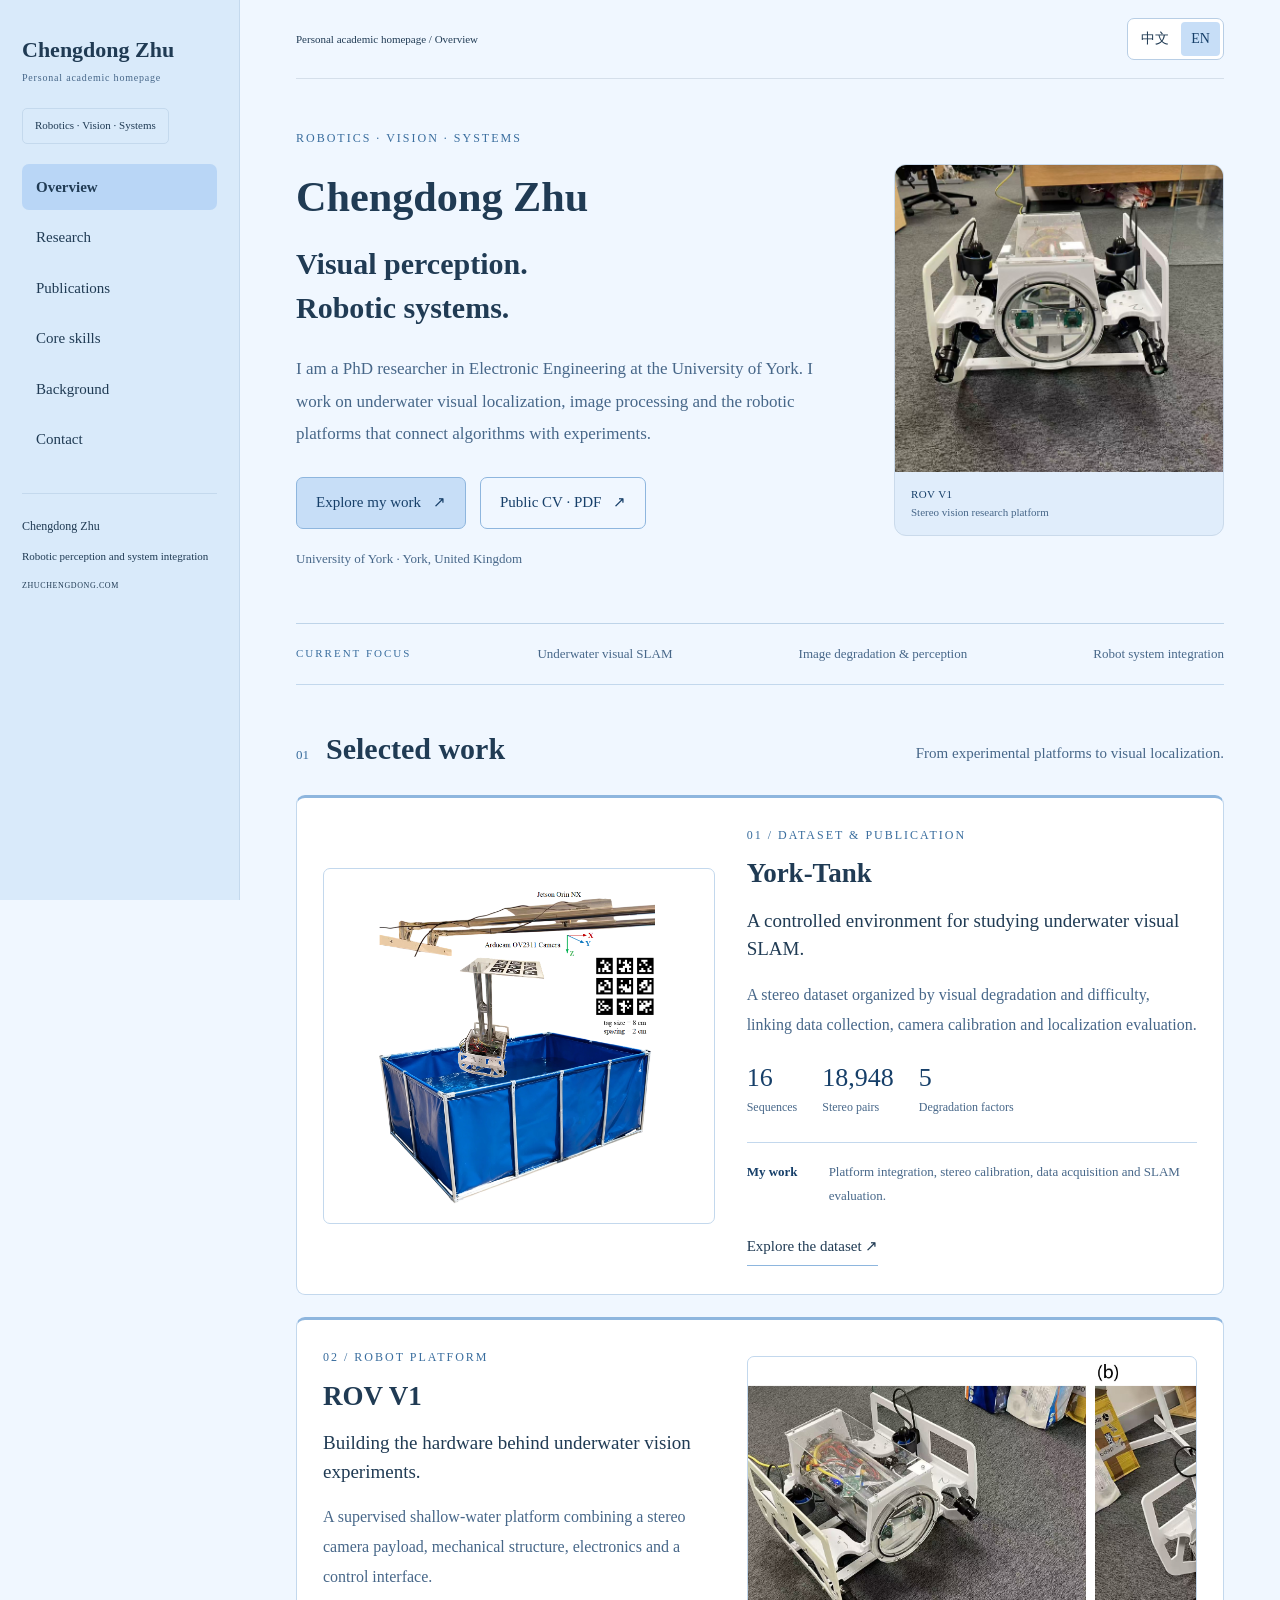
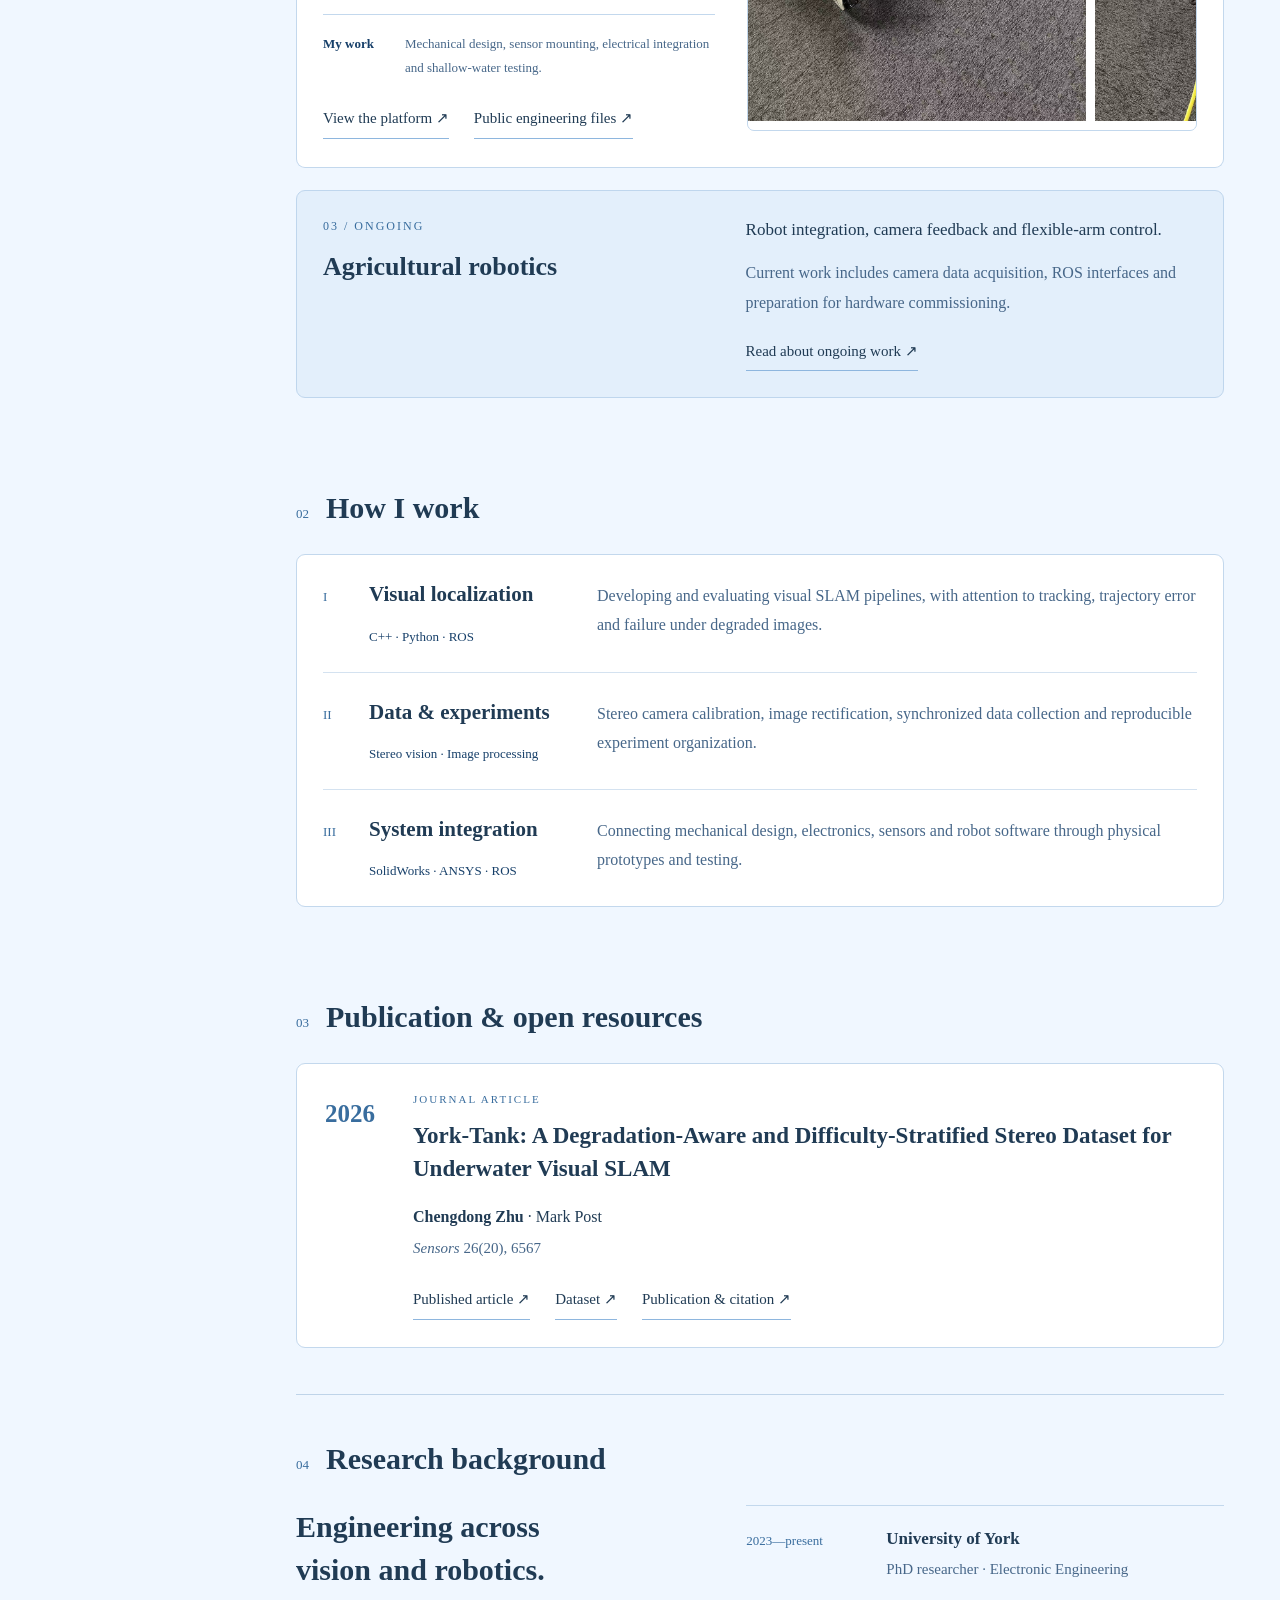
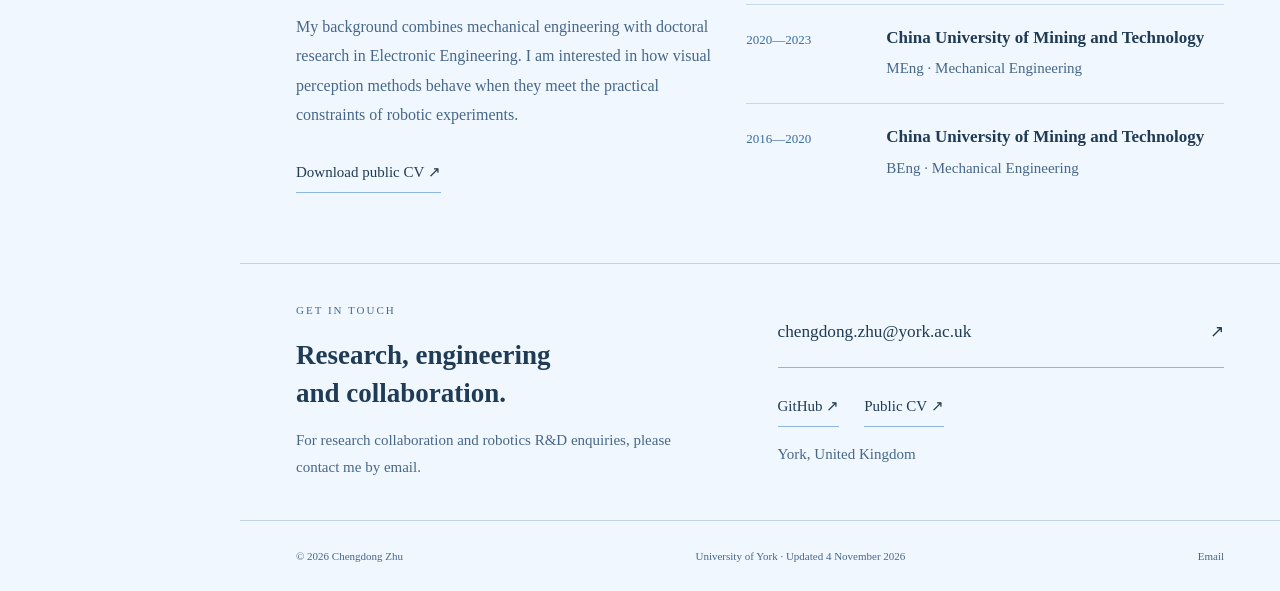
==== index.html @ 3323345b "Match reference palette and serif typography across personal website" ====
<!doctype html>
<html lang="en"><head><meta charset="utf-8"><meta name="viewport" content="width=device-width, initial-scale=1">
<title>Chengdong Zhu | Robotics, Vision &amp; Systems</title><meta name="description" content="Chengdong Zhu, PhD researcher in Electronic Engineering at the University of York. Underwater visual SLAM, image processing and robotic system integration.">
<meta name="theme-color" content="#d9eafa"><meta property="og:type" content="website"><meta property="og:title" content="Chengdong Zhu | Robotics, Vision &amp; Systems"><meta property="og:description" content="Chengdong Zhu, PhD researcher in Electronic Engineering at the University of York. Underwater visual SLAM, image processing and robotic system integration."><meta property="og:image" content="https://zhuchengdong.com/assets/rov-front.jpg"><meta property="og:url" content="https://zhuchengdong.com/">
<link rel="canonical" href="https://zhuchengdong.com/"><link rel="icon" href="assets/favicon.svg?v=20261104-r2" type="image/svg+xml"><link rel="stylesheet" href="assets/style.css?v=20261104-r2">
<script src="assets/site.js" defer></script></head>
<body data-title-en="Chengdong Zhu | Robotics, Vision &amp; Systems" data-title-zh="朱铖栋 | 机器人视觉感知与系统集成" data-desc-en="Chengdong Zhu, PhD researcher in Electronic Engineering at the University of York. Underwater visual SLAM, image processing and robotic system integration." data-desc-zh="朱铖栋，约克大学电子工程博士研究生，从事水下视觉SLAM、图像处理与机器人系统集成。">
<a class="skip" href="#main"><span data-en="Skip to content" data-zh="跳转至正文">Skip to content</span></a>
<header class="masthead"><div class="header-inner"><a class="brand" href="index.html" aria-label="Chengdong Zhu / 朱铖栋"><span data-en="Chengdong Zhu" data-zh="朱铖栋">Chengdong Zhu</span><span class="brand-note"><span data-en="Personal academic homepage" data-zh="个人学术主页">Personal academic homepage</span></span></a><p class="sidebar-tag"><span data-en="Robotics · Vision · Systems" data-zh="机器人视觉与系统集成">Robotics · Vision · Systems</span></p><button class="menu-toggle" type="button" aria-expanded="false" aria-controls="main-nav"><span data-en="Menu" data-zh="导航">Menu</span></button><nav id="main-nav" aria-label="Main navigation"><a href="index.html#main" aria-current="page"><span data-en="Overview" data-zh="个人介绍">Overview</span></a><a href="index.html#research"><span data-en="Research" data-zh="研究项目">Research</span></a><a href="publications.html"><span data-en="Publications" data-zh="论文与资源">Publications</span></a><a href="index.html#expertise"><span data-en="Core skills" data-zh="核心技能">Core skills</span></a><a href="index.html#background"><span data-en="Background" data-zh="研究背景">Background</span></a><a href="index.html#contact"><span data-en="Contact" data-zh="联系">Contact</span></a></nav><div class="sidebar-bottom"><span data-en="Chengdong Zhu" data-zh="朱铖栋">Chengdong Zhu</span><p><span data-en="Robotic perception and system integration" data-zh="机器人视觉感知与系统集成">Robotic perception and system integration</span></p><small>ZHUCHENGDONG.COM</small></div></div></header><div class="wrap topbar"><span><span data-en="Personal academic homepage / Overview" data-zh="个人学术主页 / 概览">Personal academic homepage / Overview</span></span><div class="language-switch" role="group" aria-label="Language / 语言"><button type="button" data-language="zh" aria-pressed="false">中文</button><button type="button" data-language="en" aria-pressed="true">EN</button></div></div>
<main id="main"><section class="wrap hero" aria-labelledby="hero-name"><div class="hero-copy"><p class="eyebrow"><span data-en="ROBOTICS · VISION · SYSTEMS" data-zh="机器人 · 视觉 · 系统">ROBOTICS · VISION · SYSTEMS</span></p><h1 id="hero-name"><span data-en="Chengdong Zhu" data-zh="朱铖栋">Chengdong Zhu</span></h1><h2 class="hero-statement" data-en="Visual perception.
Robotic systems." data-zh="机器人视觉感知
与系统集成">Visual perception.
Robotic systems.</h2><p class="hero-intro" data-en="I am a PhD researcher in Electronic Engineering at the University of York. I work on underwater visual localization, image processing and the robotic platforms that connect algorithms with experiments." data-zh="我是约克大学电子工程专业博士研究生，研究水下视觉定位与图像处理，并开展机器人平台搭建、系统集成和实验验证。">I am a PhD researcher in Electronic Engineering at the University of York. I work on underwater visual localization, image processing and the robotic platforms that connect algorithms with experiments.</p>
<div class="actions"><a class="button primary" href="#research" ><span data-en="Explore my work" data-zh="查看研究项目">Explore my work</span><span aria-hidden="true"> ↗</span></a><a class="button secondary" href="assets/Chengdong_Zhu_Public_CV.pdf" download><span data-en="Public CV · PDF" data-zh="公开简历 · 英文 PDF">Public CV · PDF</span><span aria-hidden="true"> ↗</span></a></div><p class="hero-location"><span data-en="University of York · York, United Kingdom" data-zh="英国约克大学 · 电子工程">University of York · York, United Kingdom</span></p></div>
<figure class="hero-figure"><img src="assets/rov-front.jpg" alt="Front view of the V1 underwater research robot and its stereo cameras" width="1707" height="1280" fetchpriority="high"><figcaption><span>ROV V1</span><span data-en="Stereo vision research platform" data-zh="双目视觉研究平台">Stereo vision research platform</span></figcaption></figure></section>
<div class="wrap focus-strip"><span class="eyebrow" data-en="Current focus" data-zh="研究重点">Current focus</span><span><span data-en="Underwater visual SLAM" data-zh="水下视觉 SLAM">Underwater visual SLAM</span></span><span><span data-en="Image degradation &amp; perception" data-zh="图像退化与视觉感知">Image degradation &amp; perception</span></span><span><span data-en="Robot system integration" data-zh="机器人系统集成">Robot system integration</span></span></div><section class="wrap section" id="research"><div class="section-heading"><div><span class="section-number">01</span><h2 data-en="Selected work" data-zh="研究与工程项目">Selected work</h2></div><p data-en="From experimental platforms to visual localization." data-zh="从实验平台搭建，到视觉定位与评价。">From experimental platforms to visual localization.</p></div>
<article class="featured-project" id="york-tank"><a class="project-visual tank-visual" href="york-tank.html" aria-label="York-Tank project"><img src="assets/tank-setup.png" alt="York-Tank controlled tank experiment with an overhead camera and AprilTag array" width="1127" height="1263" loading="lazy"></a><div class="project-copy"><p class="eyebrow"><span data-en="01 / DATASET &amp; PUBLICATION" data-zh="01 / 数据集与论文">01 / DATASET &amp; PUBLICATION</span></p><h3><a href="york-tank.html">York-Tank</a></h3><p class="project-deck" data-en="A controlled environment for studying underwater visual SLAM." data-zh="面向水下视觉 SLAM 的受控实验数据集。">A controlled environment for studying underwater visual SLAM.</p><p data-en="A stereo dataset organized by visual degradation and difficulty, linking data collection, camera calibration and localization evaluation." data-zh="按视觉退化类型与难度组织双目序列，将数据采集、相机标定和定位评价联系起来。">A stereo dataset organized by visual degradation and difficulty, linking data collection, camera calibration and localization evaluation.</p><dl class="project-stats"><div><dt><span data-en="Sequences" data-zh="序列">Sequences</span></dt><dd>16</dd></div><div><dt><span data-en="Stereo pairs" data-zh="双目图像对">Stereo pairs</span></dt><dd>18,948</dd></div><div><dt><span data-en="Degradation factors" data-zh="退化因素">Degradation factors</span></dt><dd>5</dd></div></dl><p class="role-line"><strong data-en="My work" data-zh="我的工作">My work</strong><span><span data-en="Platform integration, stereo calibration, data acquisition and SLAM evaluation." data-zh="平台集成、双目标定、数据采集与 SLAM 评价。">Platform integration, stereo calibration, data acquisition and SLAM evaluation.</span></span></p><a class="text-link" href="york-tank.html" ><span data-en="Explore the dataset" data-zh="查看数据集项目">Explore the dataset</span><span aria-hidden="true"> ↗</span></a></div></article>
<article class="project-row"><div class="project-copy"><p class="eyebrow"><span data-en="02 / ROBOT PLATFORM" data-zh="02 / 机器人平台">02 / ROBOT PLATFORM</span></p><h3><a href="rov-v1.html">ROV V1</a></h3><p class="project-deck" data-en="Building the hardware behind underwater vision experiments." data-zh="支撑水下视觉实验的机器人硬件平台。">Building the hardware behind underwater vision experiments.</p><p data-en="A supervised shallow-water platform combining a stereo camera payload, mechanical structure, electronics and a control interface." data-zh="集成双目相机载荷、机械结构、电子系统与控制接口，用于人工监督的浅水研究。">A supervised shallow-water platform combining a stereo camera payload, mechanical structure, electronics and a control interface.</p><p class="role-line"><strong data-en="My work" data-zh="我的工作">My work</strong><span><span data-en="Mechanical design, sensor mounting, electrical integration and shallow-water testing." data-zh="机械设计、传感器安装、电气集成与浅水测试。">Mechanical design, sensor mounting, electrical integration and shallow-water testing.</span></span></p><div class="inline-links"><a class="text-link" href="rov-v1.html" ><span data-en="View the platform" data-zh="查看平台">View the platform</span><span aria-hidden="true"> ↗</span></a><a class="text-link" href="https://github.com/zhu-chengdong/rov-v1-hardwarex" ><span data-en="Public engineering files" data-zh="公开工程资料">Public engineering files</span><span aria-hidden="true"> ↗</span></a></div></div><a class="project-visual rov-visual" href="rov-v1.html" aria-label="ROV V1 platform"><img src="assets/rov-assembly.jpg" alt="Two views of the assembled V1 underwater robot" width="2884" height="1168" loading="lazy"></a></article>
<article class="ongoing-project"><div><p class="eyebrow"><span data-en="03 / ONGOING" data-zh="03 / 进行中">03 / ONGOING</span></p><h3><span data-en="Agricultural robotics" data-zh="农业机器人">Agricultural robotics</span></h3></div><div><p class="project-deck" data-en="Robot integration, camera feedback and flexible-arm control." data-zh="机器人系统集成、相机反馈与柔性机械臂控制。">Robot integration, camera feedback and flexible-arm control.</p><p data-en="Current work includes camera data acquisition, ROS interfaces and preparation for hardware commissioning." data-zh="当前工作涉及相机数据采集、ROS 接口及实机联调准备。">Current work includes camera data acquisition, ROS interfaces and preparation for hardware commissioning.</p><a class="text-link" href="agricultural-robotics.html" ><span data-en="Read about ongoing work" data-zh="了解进行中的工作">Read about ongoing work</span><span aria-hidden="true"> ↗</span></a></div></article></section><section class="expertise-band" id="expertise"><div class="wrap section"><div class="section-heading"><div><span class="section-number">02</span><h2 data-en="How I work" data-zh="研究与技术能力">How I work</h2></div></div>
<div class="expertise-grid"><article><span class="expertise-index">I</span><h3 data-en="Visual localization" data-zh="视觉定位">Visual localization</h3><p data-en="Developing and evaluating visual SLAM pipelines, with attention to tracking, trajectory error and failure under degraded images." data-zh="开发与评价视觉 SLAM 流程，关注退化图像条件下的跟踪、轨迹误差与失效情况。">Developing and evaluating visual SLAM pipelines, with attention to tracking, trajectory error and failure under degraded images.</p><p class="tool-line">C++ · Python · ROS</p></article><article><span class="expertise-index">II</span><h3 data-en="Data &amp; experiments" data-zh="数据与实验">Data &amp; experiments</h3><p data-en="Stereo camera calibration, image rectification, synchronized data collection and reproducible experiment organization." data-zh="双目相机标定、图像矫正、同步数据采集，以及可追溯的实验组织。">Stereo camera calibration, image rectification, synchronized data collection and reproducible experiment organization.</p><p class="tool-line"><span data-en="Stereo vision · Image processing" data-zh="双目视觉 · 图像处理">Stereo vision · Image processing</span></p></article><article><span class="expertise-index">III</span><h3 data-en="System integration" data-zh="系统集成">System integration</h3><p data-en="Connecting mechanical design, electronics, sensors and robot software through physical prototypes and testing." data-zh="通过实物平台与测试，将机械设计、电子系统、传感器和机器人软件连接起来。">Connecting mechanical design, electronics, sensors and robot software through physical prototypes and testing.</p><p class="tool-line">SolidWorks · ANSYS · ROS</p></article></div></div></section><section class="wrap section" id="resources"><div class="section-heading"><div><span class="section-number">03</span><h2 data-en="Publication &amp; open resources" data-zh="论文与开放资源">Publication &amp; open resources</h2></div></div>
<article class="publication-preview"><span class="pub-year">2026</span><div><p class="eyebrow"><span data-en="JOURNAL ARTICLE" data-zh="期刊论文">JOURNAL ARTICLE</span></p><h3><a href="https://doi.org/10.3390/s26206567">York-Tank: A Degradation-Aware and Difficulty-Stratified Stereo Dataset for Underwater Visual SLAM</a></h3><p class="pub-authors"><strong>Chengdong Zhu</strong> · Mark Post</p><p class="muted"><em>Sensors</em> 26(20), 6567</p><div class="inline-links"><a class="text-link" href="https://doi.org/10.3390/s26206567" ><span data-en="Published article" data-zh="已发表论文">Published article</span><span aria-hidden="true"> ↗</span></a><a class="text-link" href="https://doi.org/10.5281/zenodo.23347574" ><span data-en="Dataset" data-zh="数据集">Dataset</span><span aria-hidden="true"> ↗</span></a><a class="text-link" href="publications.html" ><span data-en="Publication &amp; citation" data-zh="论文与引用">Publication &amp; citation</span><span aria-hidden="true"> ↗</span></a></div></div></article></section><section class="wrap section background-section" id="background"><div class="section-heading"><div><span class="section-number">04</span><h2 data-en="Research background" data-zh="研究背景">Research background</h2></div></div>
<div class="background-grid"><div><h3 class="background-title" data-en="Engineering across
vision and robotics." data-zh="连接视觉算法
与机器人工程。">Engineering across
vision and robotics.</h3><p data-en="My background combines mechanical engineering with doctoral research in Electronic Engineering. I am interested in how visual perception methods behave when they meet the practical constraints of robotic experiments." data-zh="我的学习与研究经历涵盖机械工程和电子工程，关注视觉感知方法在机器人实际实验条件下的表现。">My background combines mechanical engineering with doctoral research in Electronic Engineering. I am interested in how visual perception methods behave when they meet the practical constraints of robotic experiments.</p><a class="text-link" href="assets/Chengdong_Zhu_Public_CV.pdf" download><span data-en="Download public CV" data-zh="下载英文公开简历">Download public CV</span><span aria-hidden="true"> ↗</span></a></div><ol class="education"><li><time>2023—<span data-en="present" data-zh="至今">present</span></time><div><h4><span data-en="University of York" data-zh="约克大学">University of York</span></h4><p><span data-en="PhD researcher · Electronic Engineering" data-zh="博士在读 · 电子工程">PhD researcher · Electronic Engineering</span></p></div></li><li><time>2020—2023</time><div><h4><span data-en="China University of Mining and Technology" data-zh="中国矿业大学">China University of Mining and Technology</span></h4><p><span data-en="MEng · Mechanical Engineering" data-zh="工学硕士 · 机械工程">MEng · Mechanical Engineering</span></p></div></li><li><time>2016—2020</time><div><h4><span data-en="China University of Mining and Technology" data-zh="中国矿业大学">China University of Mining and Technology</span></h4><p><span data-en="BEng · Mechanical Engineering" data-zh="工学学士 · 机械工程">BEng · Mechanical Engineering</span></p></div></li></ol></div></section><section class="contact-section" id="contact"><div class="wrap contact-inner"><div><p class="eyebrow"><span data-en="GET IN TOUCH" data-zh="联系">GET IN TOUCH</span></p><h2 data-en="Research, engineering
and collaboration." data-zh="研究、工程
与合作交流。">Research, engineering
and collaboration.</h2><p data-en="For research collaboration and robotics R&amp;D enquiries, please contact me by email." data-zh="欢迎就研究合作与机器人研发工作通过邮件联系。">For research collaboration and robotics R&amp;D enquiries, please contact me by email.</p></div><div class="contact-links"><a class="contact-email" href="mailto:chengdong.zhu@york.ac.uk">chengdong.zhu@york.ac.uk <span aria-hidden="true">↗</span></a><div class="inline-links"><a class="text-link" href="https://github.com/zhu-chengdong" ><span data-en="GitHub" data-zh="GitHub">GitHub</span><span aria-hidden="true"> ↗</span></a><a class="text-link" href="assets/Chengdong_Zhu_Public_CV.pdf" download><span data-en="Public CV" data-zh="公开简历">Public CV</span><span aria-hidden="true"> ↗</span></a></div><p><span data-en="York, United Kingdom" data-zh="英国约克">York, United Kingdom</span></p></div></div></section></main>
<footer class="wrap footer"><span>© 2026 <span data-en="Chengdong Zhu" data-zh="朱铖栋">Chengdong Zhu</span></span><span><span data-en="University of York · Updated 4 November 2026" data-zh="约克大学 · 更新于2026年11月4日">University of York · Updated 4 November 2026</span></span><a href="mailto:chengdong.zhu@york.ac.uk"><span data-en="Email" data-zh="邮件联系">Email</span></a></footer>
</body></html>
---- assets/style.css ----
:root{color-scheme:light;--paper:#f0f7ff;--ink:#203b54;--muted:#476789;--accent:#396d9e;--deep:#163f69;--line:#c3d8ed;--wash:#e3effb;--serif:'Times New Roman',SimSun,'Songti SC','Noto Serif CJK SC',serif;--sans:var(--serif);font-family:var(--sans);color:var(--ink);background:var(--paper);font-synthesis:none;scroll-behavior:smooth;scroll-padding-top:110px}
*{box-sizing:border-box}body{margin:0;font-size:16px;line-height:1.7}a{color:var(--accent);text-underline-offset:5px}a:hover{color:var(--deep)}a:focus-visible,button:focus-visible{outline:3px solid var(--accent);outline-offset:5px}button{font:inherit;cursor:pointer}h1,h2,h3,h4,p,figure{margin:0}h1,h2,h3{font-weight:400;line-height:1.2}p+p{margin-top:16px}h1,h2{font-family:var(--serif)}img{display:block;max-width:100%;height:auto}::selection{background:#b9d6f6}.wrap{width:min(1180px,calc(100% - 96px));margin-inline:auto}.skip{position:fixed;top:-100px;left:20px;padding:12px 20px;background:white;z-index:100}.skip:focus{top:12px}.masthead{position:sticky;top:0;z-index:20;background:var(--paper);border-bottom:1px solid var(--line)}.header-inner{min-height:94px;display:flex;justify-content:space-between;align-items:center;gap:28px}.brand{font-weight:650;font-size:19px;text-decoration:none;color:var(--ink);white-space:nowrap;line-height:1.3}.brand-note{display:block;font-size:9px;letter-spacing:1.8px;color:var(--muted);margin-top:7px;font-weight:500}.header-controls{display:flex;align-items:center;gap:30px}nav{display:flex;gap:27px;align-items:center}nav a{color:var(--muted);text-decoration:none;font-size:13px;padding-block:12px}nav a:hover,nav a[aria-current]{color:var(--deep)}nav a[aria-current]{text-decoration:underline}.language-switch{display:flex;border:1px solid #b8cee5;padding:3px;border-radius:4px;gap:2px}.language-switch button{border:0;background:transparent;color:var(--muted);font-size:12px;min-height:31px;min-width:39px;padding:3px 9px;border-radius:2px}.language-switch button[aria-pressed=true]{background:var(--deep);color:white}.menu-toggle{display:none}.eyebrow{font-size:10px;line-height:1.6;font-weight:650;letter-spacing:1.8px;color:var(--accent);text-transform:uppercase}.hero{padding-block:64px 48px;display:grid;grid-template-columns:1.08fr 1fr;gap:60px;align-items:center}.hero h1{font-size:clamp(42px,4.2vw,62px);letter-spacing:-2px;margin:18px 0 24px}.hero-statement{font-family:var(--sans);font-size:clamp(24px,2.35vw,34px);line-height:1.3;white-space:pre-line;font-weight:450;letter-spacing:-.6px}.hero-intro{font-size:15px;color:var(--muted);margin-top:23px;max-width:535px;line-height:1.85}.hero-location{margin-top:24px;font-size:12px;color:var(--muted)}.actions{display:flex;flex-wrap:wrap;gap:11px;margin-top:29px}.button{min-height:45px;display:inline-flex;gap:12px;justify-content:center;align-items:center;border:1px solid var(--deep);border-radius:3px;padding:10px 17px;text-decoration:none;font-size:13px;font-weight:550}.button.primary{background:var(--deep);color:white}.button.primary:hover{background:var(--accent)}.button.secondary{color:var(--deep);background:transparent}.button.secondary:hover{background:var(--wash)}.hero-figure{margin-top:6px}.hero-figure img{aspect-ratio:1.07;object-fit:cover;object-position:center 46%;border-radius:3px}.hero-figure figcaption{display:flex;justify-content:space-between;gap:15px;border-bottom:1px solid var(--line);padding:13px 0 10px;font-size:10px;color:var(--muted)}.hero-figure figcaption>span:first-child{font-weight:650;letter-spacing:1px;color:var(--deep)}.focus-strip{display:flex;align-items:center;justify-content:space-between;gap:25px;border-block:1px solid var(--line);padding:20px 0;font-size:12px;color:var(--muted)}.focus-strip .eyebrow{font-size:9px}.section{padding-block:70px}.section-heading{display:flex;justify-content:space-between;align-items:flex-end;gap:40px;margin-bottom:38px}.section-heading>div{display:flex;align-items:baseline;gap:20px}.section-number{font-size:10px;color:var(--accent);font-weight:600}.section-heading h2{font-size:34px;letter-spacing:-.6px}.section-heading>p{max-width:350px;font-size:13px;color:var(--muted)}.featured-project{display:grid;grid-template-columns:1fr 1.1fr;gap:65px;align-items:center;padding-bottom:55px}.project-visual{display:block;background:white;border:1px solid var(--line);overflow:hidden;text-decoration:none;border-radius:3px}.tank-visual img{aspect-ratio:1.1;object-fit:contain;padding:22px;transition:transform .3s}.project-visual:hover img{transform:scale(1.015)}.project-copy h3{font-family:var(--serif);font-size:37px;margin:13px 0 17px}.project-copy h3 a{text-decoration:none;color:var(--ink)}.project-deck{font-size:19px;line-height:1.5;color:var(--ink);margin-bottom:15px}.project-copy>p:not(.eyebrow):not(.project-deck):not(.role-line){font-size:14px;color:var(--muted);line-height:1.85}.project-stats{display:flex;gap:34px;margin:23px 0}.project-stats>div{display:flex;flex-direction:column-reverse;gap:3px}.project-stats dt{font-size:10px;color:var(--muted)}.project-stats dd{font-family:var(--serif);font-size:28px;line-height:1.2;margin:0;color:var(--deep)}.role-line{border-top:1px solid var(--line);padding-top:17px;margin-top:23px;margin-bottom:20px;font-size:12px;color:var(--muted);display:grid;grid-template-columns:80px 1fr;gap:14px}.role-line strong{color:var(--deep);font-weight:600}.text-link{font-size:13px;font-weight:550;text-decoration:none;border-bottom:1px solid #8eb6de;padding-block:5px;display:inline-block}.text-link:hover{border-color:var(--deep)}.project-row{display:grid;grid-template-columns:1.1fr 1fr;gap:65px;align-items:center;border-top:1px solid var(--line);padding-block:46px 55px}.rov-visual{background:#e0edfb}.rov-visual img{aspect-ratio:1.5;object-fit:cover;object-position:17% center;width:100%;height:auto}.inline-links{display:flex;flex-wrap:wrap;align-items:center;gap:10px 25px}.ongoing-project{display:grid;grid-template-columns:1fr 1.1fr;gap:65px;border-block:1px solid var(--line);padding-block:32px}.ongoing-project h3{font-family:var(--serif);font-size:29px;margin-top:12px}.ongoing-project p:not(.eyebrow):not(.project-deck){font-size:14px;color:var(--muted);margin-bottom:15px}.ongoing-project .project-deck{font-size:17px}.expertise-band{background:var(--wash);border-block:1px solid var(--line)}.expertise-grid{display:grid;grid-template-columns:repeat(3,1fr);gap:44px}.expertise-grid article{border-top:1px solid #8eb6de;padding-top:18px}.expertise-index{font-family:var(--serif);font-size:14px;color:var(--accent)}.expertise-grid h3{font-family:var(--serif);font-size:26px;margin:12px 0 17px}.expertise-grid p{font-size:14px;color:var(--muted)}.expertise-grid .tool-line{font-size:11px;color:var(--deep);margin-top:23px;letter-spacing:.3px}.publication-preview,.publication-full{display:grid;grid-template-columns:100px 1fr;gap:25px;border-block:1px solid var(--line);padding-block:30px}.pub-year{font-family:var(--serif);font-size:28px;color:var(--accent)}.publication-preview h3,.publication-full h3{font-family:var(--serif);font-size:25px;line-height:1.45;margin:10px 0 16px;max-width:850px}.publication-preview h3 a{color:var(--ink);text-decoration:none}.pub-authors{font-size:13px}.publication-preview .muted{font-size:13px;margin:4px 0 18px}.muted{color:var(--muted)}.background-section{border-top:1px solid var(--line)}.background-grid{display:grid;grid-template-columns:1fr 1.1fr;gap:65px}.background-title{font-family:var(--serif);font-size:34px;line-height:1.3;white-space:pre-line;margin-bottom:20px}.background-grid>div>p{color:var(--muted);font-size:14px;max-width:430px;margin-bottom:24px}.education{list-style:none;margin:0;padding:0}.education li{display:grid;grid-template-columns:120px 1fr;gap:20px;border-top:1px solid var(--line);padding-block:20px}.education time{font-size:11px;color:var(--accent);padding-top:3px}.education h4{font-weight:550;font-size:15px;line-height:1.5}.education p{font-size:13px;color:var(--muted);margin-top:5px}.contact-section{background:var(--deep);color:var(--paper);margin-top:15px}.contact-inner{display:grid;grid-template-columns:1fr 1fr;gap:65px;padding-block:58px;align-items:center}.contact-section .eyebrow{color:#c7def7}.contact-section h2{font-size:36px;white-space:pre-line;margin-top:17px;line-height:1.25}.contact-section p:not(.eyebrow){font-size:13px;color:#e3effb;max-width:420px;margin-top:20px}.contact-section a{color:#fff}.contact-email{font-size:clamp(15px,1.7vw,22px);text-decoration:none;border-bottom:1px solid #8eb6de;display:block;padding-bottom:20px;overflow-wrap:anywhere}.contact-email>span{float:right}.contact-links .inline-links{margin-top:20px}.contact-section .text-link{border-color:#8eb6de}.footer{display:flex;flex-wrap:wrap;justify-content:space-between;gap:15px;padding-block:24px;font-size:10px;color:var(--muted)}.footer a{text-decoration:none}.detail-header{padding-block:40px 40px}.detail-header>.text-link{font-size:11px;margin-bottom:33px}.detail-header>.eyebrow{margin-bottom:15px}.detail-header h1{font-size:clamp(40px,5vw,62px);letter-spacing:-1.5px}.detail-lead{font-size:21px;color:var(--muted);max-width:800px;margin-top:23px;line-height:1.6}.detail-layout{display:grid;grid-template-columns:minmax(0,1fr) 240px;gap:60px;align-items:start;padding-bottom:75px}.detail-aside{position:sticky;top:128px;border-top:2px solid var(--deep);padding-top:20px}.detail-aside>.eyebrow{margin-bottom:16px}.detail-aside .button{display:flex;width:100%;margin-bottom:10px;font-size:12px;justify-content:space-between}.aside-meta{font-size:11px;color:var(--muted);margin-top:17px}.detail-image{background:white;border:1px solid var(--line);border-radius:3px;overflow:hidden;margin-bottom:38px}.detail-image img{width:100%}.detail-image.contain img{height:500px;object-fit:contain;padding:20px}.detail-image figcaption{border-top:1px solid var(--line);font-size:11px;color:var(--muted);padding:12px 18px;background:var(--paper)}.detail-section{margin-block:35px}.detail-section h2{font-size:29px;margin-bottom:21px}.detail-section p{font-size:15px;color:var(--muted);line-height:1.9}.detail-section p.note{border-left:2px solid #8eb6de;padding-left:17px;font-size:12px;margin-top:23px}.detail-stats{display:grid;grid-template-columns:repeat(4,1fr);border-block:1px solid var(--line);padding-block:22px;margin-block:30px;gap:18px}.detail-stats>div{display:flex;flex-direction:column-reverse;gap:6px}.detail-stats dd{font-family:var(--serif);font-size:30px;margin:0;color:var(--deep)}.detail-stats dt{font-size:11px;color:var(--muted)}.table-scroll{overflow-x:auto;max-width:100%;margin-block:26px}table{width:100%;border-collapse:collapse;font-size:12px;white-space:nowrap;text-align:left}caption{text-align:left;font-size:11px;color:var(--muted);padding-bottom:15px}th,td{padding:11px 12px;border-bottom:1px solid var(--line)}thead th{font-weight:600;background:var(--wash)}tbody th{font-weight:400}th:first-child,td:first-child{padding-left:10px}th:last-child,td:last-child{text-align:right}tfoot th,tfoot td{font-weight:650}.citation-box{background:var(--wash);border:1px solid var(--line);padding:25px;border-radius:3px}.citation-box p{font-size:13px}.copy-button{margin-top:20px;border:1px solid #8eb6de;border-radius:3px;background:transparent;color:var(--deep);padding:8px 14px;font-size:12px}.copy-button:hover{background:#c9def3}.copy-status{font-size:12px;color:var(--accent);margin-left:15px}.prose-page{max-width:850px;padding-bottom:70px}.wide-prose{max-width:1000px}.publication-full{padding:25px 0}.publication-full h3{margin-top:0;font-size:27px}.publication-full p{font-size:14px;margin-bottom:8px}.resource-item{padding-block:22px;border-bottom:1px solid var(--line);display:flex;gap:30px;justify-content:space-between;align-items:center}.resource-item h3{font-size:19px;margin-bottom:9px}.resource-item p{font-size:13px}.resource-item>a{white-space:nowrap}.js .menu-toggle{display:none}html[lang=zh-CN] h1,html[lang=zh-CN] h2,html[lang=zh-CN] h3{font-family:var(--sans);font-weight:550;letter-spacing:0}html[lang=zh-CN] .hero h1{font-size:52px;letter-spacing:3px}html[lang=zh-CN] .hero-statement{font-size:34px;line-height:1.4;letter-spacing:1px}html[lang=zh-CN] .section-heading h2{font-size:29px}html[lang=zh-CN] .background-title{font-size:29px;line-height:1.6}html[lang=zh-CN] .contact-section h2{font-size:31px;line-height:1.5}html[lang=zh-CN] .hero-intro{font-size:16px;line-height:1.95}
@media(min-width:1600px){.hero{padding-block:80px 65px}.hero-figure img{aspect-ratio:1.15}}
@media(max-width:1050px){.wrap{width:calc(100% - 64px)}.hero{gap:35px}.header-controls{gap:20px}nav{gap:17px}nav a{font-size:12px}.hero h1{font-size:48px}.hero-statement{font-size:29px}.featured-project,.project-row,.ongoing-project,.background-grid{gap:36px}.project-stats{gap:23px}.detail-layout{grid-template-columns:minmax(0,1fr) 215px;gap:35px}.contact-inner{gap:40px}.expertise-grid{gap:28px}.brand-note{font-size:8px;letter-spacing:1px}}
@media(max-width:780px){:root{scroll-padding-top:90px}.wrap{width:calc(100% - 40px)}.header-inner{min-height:77px;gap:16px}.brand{font-size:17px}.brand-note{font-size:8px}.header-controls{gap:14px}.js .menu-toggle{display:block;border:0;background:transparent;color:var(--deep);font-size:12px;padding:9px}.js nav{display:none;position:absolute;inset:76px 0 auto;background:var(--paper);border-bottom:1px solid var(--line);padding:15px 20px;box-shadow:0 8px 12px #203b5408}.js .nav-open nav{display:flex;flex-direction:column;align-items:stretch;gap:0}.js nav a{padding:12px 6px;font-size:14px}html:not(.js) .header-inner{flex-wrap:wrap}html:not(.js) nav{flex-wrap:wrap;gap:12px}.language-switch button{font-size:11px;min-width:34px;padding:3px 6px;min-height:30px}.hero{grid-template-columns:1fr;gap:34px;padding-block:38px 28px}.hero h1{font-size:49px;margin:13px 0 20px}.hero-statement{font-size:30px}.hero-intro{font-size:15px;max-width:620px}.hero-figure img{aspect-ratio:1.35;object-position:center 47%}.hero-location{margin-top:20px}.hero-figure{margin:0}.focus-strip{flex-wrap:wrap;justify-content:flex-start;gap:9px 20px;padding-block:17px;font-size:11px}.focus-strip .eyebrow{flex-basis:100%;margin-bottom:2px}.section{padding-block:45px}.section-heading{align-items:flex-start;flex-direction:column;gap:15px;margin-bottom:28px}.section-heading>div{gap:13px}.section-heading h2{font-size:31px}.section-heading>p{max-width:none}.featured-project,.project-row{grid-template-columns:1fr;gap:25px;padding-bottom:35px}.featured-project .project-visual{order:0}.featured-project .project-copy{order:1}.tank-visual img{aspect-ratio:1.25;padding:16px}.project-copy h3{font-size:33px;margin-top:11px}.project-deck{font-size:18px}.project-row{padding-top:33px}.project-row .project-visual{order:0}.project-row .project-copy{order:1}.rov-visual img{aspect-ratio:1.7}.project-stats{gap:35px}.role-line{grid-template-columns:70px 1fr}.ongoing-project{grid-template-columns:1fr;gap:18px;padding-block:27px}.ongoing-project h3{font-size:27px}.expertise-grid{grid-template-columns:1fr;gap:29px}.expertise-grid h3{font-size:25px;margin:9px 0 13px}.expertise-grid .tool-line{margin-top:15px}.publication-preview,.publication-full{grid-template-columns:1fr;gap:10px;padding-block:24px}.pub-year{font-size:22px}.publication-preview h3,.publication-full h3{font-size:23px}.background-grid{grid-template-columns:1fr;gap:30px}.background-title{font-size:30px}.education li{grid-template-columns:99px 1fr;gap:15px}.education h4{font-size:14px}.contact-inner{grid-template-columns:1fr;gap:35px;padding-block:42px}.contact-section h2{font-size:34px}.contact-email{font-size:clamp(15px,4vw,21px)}.footer{font-size:10px;padding-block:22px}.footer>span:nth-child(2){order:3;flex-basis:100%}.detail-header{padding-block:27px 30px}.detail-header>.text-link{margin-bottom:28px}.detail-header h1{font-size:43px}.detail-lead{font-size:18px}.detail-layout{display:flex;flex-direction:column;gap:5px;padding-bottom:45px}.detail-aside{position:static;order:-1;width:100%;margin-bottom:22px;display:flex;flex-wrap:wrap;gap:10px;border-top:1px solid var(--line);padding-top:20px}.detail-aside>.eyebrow{width:100%;margin-bottom:0}.detail-aside .button{width:auto;flex:1 1 160px;margin:0;font-size:11px}.detail-aside .aside-meta{margin:0;font-size:10px;flex-basis:100%}.detail-main{width:100%;min-width:0}.detail-image.contain img{height:360px}.detail-stats{grid-template-columns:repeat(2,1fr);gap:20px}.detail-stats dd{font-size:27px}.detail-section h2{font-size:26px}.detail-section p{font-size:14px}.resource-item{flex-direction:column;align-items:flex-start;gap:12px}.prose-page{padding-bottom:45px}html[lang=zh-CN] .hero h1{font-size:43px}html[lang=zh-CN] .hero-statement{font-size:31px}html[lang=zh-CN] .section-heading h2{font-size:27px}html[lang=zh-CN] .contact-section h2{font-size:29px}html[lang=zh-CN] .hero-intro{font-size:15px}}
@media(prefers-reduced-motion:reduce){:root{scroll-behavior:auto}*{transition:none!important}}@media print{.masthead,.actions,.language-switch,.menu-toggle,.contact-section,.footer,.copy-button{display:none!important}.wrap{width:100%;max-width:none}.hero,.detail-layout,.featured-project,.project-row{display:block}.section{padding-block:25px}.hero-figure{max-width:500px}.detail-aside{position:static}.detail-image{break-inside:avoid}a{color:inherit}body{font-size:11pt}.expertise-band{background:white}}

/* Reference palette and typography, applied to Chengdong Zhu's own content. */
:root{--paper:#f0f7ff;--ink:#203b54;--muted:#476789;--accent:#396d9e;--deep:#163f69;--line:#c3d8ed;--wash:#e3effb;--serif:'Times New Roman',SimSun,'Songti SC','Noto Serif CJK SC',serif;--sans:var(--serif);font-family:var(--serif);font-synthesis:weight;scroll-padding-top:30px}
body{padding-left:240px;font-family:var(--serif);font-size:16px;line-height:1.85}
button,input,select{font-family:var(--serif)}
h1,h2,h3,h4{font-family:var(--serif);font-weight:700;letter-spacing:0}
a{color:inherit}.wrap{width:min(1120px,calc(100% - 112px))}
.skip{left:260px}.masthead{position:fixed;inset:0 auto 0 0;width:240px;background:#d9eafa;border:0;border-right:1px solid #c4d9ed;overflow-y:auto}
.header-inner{width:100%;min-height:0;padding:36px 22px;display:flex;flex-direction:column;align-items:stretch;justify-content:flex-start;gap:0}
.brand{font-size:25px;line-height:1.25;white-space:normal;font-weight:700;color:var(--ink)}
.brand-note{font-size:10px;font-weight:400;letter-spacing:.8px;margin-top:8px}
.sidebar-tag{border:1px solid #c4d9ed;border-radius:5px;padding:8px 12px;font-size:11px;line-height:1.6;margin:24px 0 20px;width:max-content;max-width:100%}
.header-inner nav{display:flex;flex-direction:column;align-items:stretch;gap:4px;margin:0}
.header-inner nav a{font-size:16px;line-height:1.5;padding:12px 14px;border-radius:7px;color:var(--ink);text-decoration:none}
.header-inner nav a:hover{background:#c9def3}.header-inner nav a[aria-current]{background:#b9d6f6;font-weight:700}
.sidebar-bottom{border-top:1px solid #c4d9ed;margin-top:30px;padding-top:22px;font-size:12px;line-height:1.8}
.sidebar-bottom p{font-size:11px;line-height:1.7;margin-top:10px}.sidebar-bottom small{display:block;font-size:8px;letter-spacing:.6px;margin-top:13px;overflow-wrap:anywhere}
.topbar{display:flex;align-items:center;justify-content:space-between;gap:15px;min-height:79px;border-bottom:1px solid #d5dfea;font-size:11px}
.language-switch{background:white;border:1px solid #b8cee5;border-radius:7px;padding:3px;gap:2px}
.language-switch button{font-family:var(--serif);font-size:14px;min-height:29px;min-width:39px;padding:4px 10px;border-radius:4px;color:var(--ink)}
.language-switch button[aria-pressed=true]{background:#c7def7;color:var(--deep)}
.eyebrow{font-weight:400;font-size:12px;letter-spacing:2px}
.hero{grid-template-columns:minmax(0,1.55fr) minmax(230px,1fr);gap:40px;padding-block:50px 52px;border-bottom:1px solid #bed4e9;align-items:center}
.hero h1{font-size:clamp(36px,3.3vw,50px);font-weight:700;line-height:1.35;letter-spacing:0;margin:0 0 17px}
.hero .eyebrow{margin-bottom:20px}.hero-statement{font-family:var(--serif);font-size:30px;font-weight:700;line-height:1.45;letter-spacing:0}
.hero-intro{font-size:17px;line-height:1.9;margin-top:24px;max-width:660px}.hero-location{font-size:13px;margin-top:18px}
.hero-figure{margin:0;max-width:330px;width:100%;justify-self:end;border:1px solid #cadaeb;border-radius:12px;background:#e0edfb;overflow:hidden}
.hero-figure img{aspect-ratio:1.07;border-radius:0;object-fit:cover}.hero-figure figcaption{padding:13px 16px;border:0;font-size:11px;display:block;line-height:1.7}.hero-figure figcaption>span{display:block}.hero-figure figcaption>span:first-child{font-weight:400;letter-spacing:.4px}
.actions{gap:14px;margin-top:27px}.button{font-size:15px;min-height:47px;padding:11px 19px;font-weight:400;border-radius:7px;border-color:#8eb6de}
.button.primary{background:#c7def7;color:var(--deep)}.button.primary:hover{background:#b4d1f0}.button.secondary{color:var(--deep);background:transparent}.button.secondary:hover{background:#e3effb}
.focus-strip{border-top:0;padding-block:18px;font-size:13px;gap:20px}.focus-strip .eyebrow{font-size:11px}
.section{padding-block:46px}.section-heading{margin-bottom:28px;gap:26px}.section-heading>div{gap:17px}.section-heading h2{font-size:30px;font-weight:700;letter-spacing:0}.section-heading>p{font-size:15px;line-height:1.8}.section-number{font-size:13px;font-weight:400}
.featured-project,.project-row{gap:32px;padding:28px 26px;margin-bottom:22px;background:white;border:1px solid #c3d8ed;border-top:3px solid #8eb6de;border-radius:9px;grid-template-columns:minmax(0,1fr) minmax(0,1.15fr)}
.project-copy h3{font-size:27px;line-height:1.4;font-weight:700;margin:10px 0 14px}.project-deck{font-size:19px;line-height:1.5}.project-copy>p:not(.eyebrow):not(.project-deck):not(.role-line){font-size:16px;line-height:1.85}
.project-visual{border-radius:7px}.tank-visual img{padding:12px;aspect-ratio:1.1}.rov-visual{background:#e0edfb}.rov-visual img{aspect-ratio:1.2;object-position:25% center}.project-stats{gap:25px}.project-stats dd{font-size:26px}.project-stats dt{font-size:12px}.role-line{font-size:13px;grid-template-columns:70px 1fr;gap:12px}.role-line strong{font-weight:700}
.text-link{font-size:15px;font-weight:400;border-color:#8eb6de}.ongoing-project{gap:30px;padding:26px;background:#e3effb;border:1px solid #bfd6ed;border-radius:9px;grid-template-columns:1fr 1.15fr}.ongoing-project h3{font-size:26px;font-weight:700;line-height:1.45}.ongoing-project p:not(.eyebrow):not(.project-deck){font-size:16px;line-height:1.85}
.expertise-band{background:transparent;border:0}.expertise-grid{display:block;background:white;border:1px solid #c3d8ed;border-radius:9px;padding:0 26px}.expertise-grid article{border:0;border-bottom:1px solid #d4e2f0;padding:24px 0;display:grid;grid-template-columns:28px 210px minmax(0,1fr);gap:10px 18px;align-items:baseline}.expertise-grid article:last-child{border-bottom:0}.expertise-index{font-size:13px}.expertise-grid h3{font-size:21px;line-height:1.45;margin:0;grid-column:2;grid-row:1}.expertise-grid p{font-size:16px;line-height:1.8;grid-column:3;grid-row:1 / 3}.expertise-grid .tool-line{font-size:13px;letter-spacing:0;margin:7px 0 0;grid-column:2;grid-row:2;line-height:1.6}
.publication-preview,.publication-full{background:white;border:1px solid #c3d8ed;border-radius:9px;padding:27px 28px;grid-template-columns:65px minmax(0,1fr);gap:23px}.pub-year{font-size:25px;font-weight:700}.publication-preview h3,.publication-full h3{font-size:23px;line-height:1.45;font-weight:700}.pub-authors,.publication-full p{font-size:16px}.publication-preview .muted{font-size:15px}.publication-preview .eyebrow{font-size:11px}
.background-section{border-top:1px solid #bfd4e9}.background-grid{gap:35px;grid-template-columns:1fr 1.15fr}.background-title{font-size:30px;line-height:1.45;font-weight:700}.background-grid>div>p{font-size:16px;line-height:1.85}.education time{font-size:13px}.education h4{font-size:17px;font-weight:700}.education p{font-size:15px}
.contact-section{background:transparent;color:var(--ink);margin-top:15px;border-top:1px solid #bfd4e9;border-bottom:1px solid #bfd4e9}.contact-inner{gap:35px;padding-block:38px;grid-template-columns:1fr 1fr}.contact-section .eyebrow{color:var(--muted);font-size:11px}.contact-section h2{font-size:27px;font-weight:700;line-height:1.4}.contact-section p:not(.eyebrow){font-size:15px;color:var(--muted);margin-top:14px}.contact-section a{color:var(--ink)}.contact-email{font-size:clamp(15px,1.35vw,19px);border-color:#8eb6de}.contact-section .text-link{border-color:#8eb6de}
.footer{font-size:11px;padding-block:25px}.detail-header{padding-block:38px}.detail-header h1{font-size:42px;line-height:1.35;font-weight:700;letter-spacing:0}.detail-lead{font-size:20px;line-height:1.65}.detail-layout{grid-template-columns:minmax(0,1fr) 210px;gap:35px}.detail-aside{top:30px;border-color:#8eb6de}.detail-aside .button{font-size:14px}.aside-meta{font-size:13px}.detail-image{border-radius:9px}.detail-image figcaption{background:#e3effb;font-size:13px}.detail-section h2{font-size:29px;font-weight:700}.detail-section p{font-size:16px;line-height:1.9}.detail-section p.note{font-size:14px;border-color:#8eb6de}.detail-stats dt{font-size:13px}.detail-stats dd{font-weight:700}.citation-box{border-radius:9px}.citation-box p{font-size:16px}.copy-button,.copy-status{font-size:14px}table{font-size:14px}caption{font-size:13px}.resource-item h3{font-size:22px;font-weight:700}.resource-item p{font-size:15px}
html[lang=zh-CN] body *{color:#000!important}
html[lang=zh-CN] h1,html[lang=zh-CN] h2,html[lang=zh-CN] h3{font-family:var(--serif);font-weight:700;letter-spacing:0}
html[lang=zh-CN] .hero h1{font-size:clamp(36px,3.3vw,50px);letter-spacing:0}
html[lang=zh-CN] .hero-statement{font-size:30px;line-height:1.45;letter-spacing:0}
html[lang=zh-CN] .hero-intro{font-size:17px;line-height:1.9}
html[lang=zh-CN] .section-heading h2{font-size:30px}
html[lang=zh-CN] .background-title{font-size:30px;line-height:1.45}
html[lang=zh-CN] .contact-section h2{font-size:27px;line-height:1.4}
html[lang=en] .brand{font-size:22px}html[lang=en] .header-inner nav a{font-size:15px}
@media(max-width:1150px){body{padding-left:205px}.masthead{width:205px}.header-inner{padding:28px 16px}.brand{font-size:24px}html[lang=en] .brand{font-size:20px}.wrap{width:calc(100% - 56px)}.hero{grid-template-columns:minmax(0,1.4fr) minmax(180px,1fr);gap:25px}.hero-figure{max-width:280px}.hero-statement,html[lang=zh-CN] .hero-statement{font-size:27px}.featured-project,.project-row{gap:25px;padding:22px 20px}.project-copy h3{font-size:25px}.project-stats{gap:18px}.expertise-grid article{grid-template-columns:22px 170px minmax(0,1fr);gap:8px 12px}.detail-layout{grid-template-columns:minmax(0,1fr) 185px;gap:25px}.contact-inner{grid-template-columns:1fr;gap:25px}.contact-email{font-size:19px}}
@media(max-width:900px) and (min-width:781px){.hero{grid-template-columns:1fr}.hero-figure{max-width:380px;justify-self:start}.hero-figure img{aspect-ratio:1.5}.featured-project,.project-row{grid-template-columns:1fr}.expertise-grid article{grid-template-columns:22px minmax(0,1fr)}.expertise-grid p{grid-column:2;grid-row:2}.expertise-grid .tool-line{grid-column:2;grid-row:3}.detail-layout{grid-template-columns:1fr}.detail-aside{position:static}.education li{grid-template-columns:90px 1fr}}
@media(max-width:780px){:root{scroll-padding-top:22px}body{padding-left:0}.masthead{position:relative;width:100%;inset:auto;overflow:visible;border-right:0;border-bottom:1px solid #c4d9ed}.header-inner{padding:20px 22px;display:grid;grid-template-columns:1fr auto;align-items:center;gap:0 12px;min-height:0}.brand,html[lang=en] .brand{font-size:24px}.brand-note{font-size:10px}.sidebar-tag,.sidebar-bottom{display:none}.js .menu-toggle{display:block;font-size:14px;padding:8px 12px;background:transparent;border:1px solid #aac6e2;border-radius:5px;grid-column:2;grid-row:1}.header-inner nav{grid-column:1 / -1;flex-wrap:wrap;flex-direction:row;gap:5px;margin-top:15px}.js .header-inner nav{display:none;position:static;inset:auto;box-shadow:none;background:transparent;border:0;padding:0}.js .nav-open .header-inner nav{display:flex;flex-direction:column;align-items:stretch}.header-inner nav a,.js .header-inner nav a,html[lang=en] .header-inner nav a{font-size:15px;padding:10px 12px}.wrap{width:calc(100% - 44px)}.skip{left:20px}.topbar{min-height:60px;font-size:10px}.language-switch button{font-size:13px;min-height:28px;min-width:36px;padding:4px 8px}.hero{grid-template-columns:1fr;gap:26px;padding:32px 0}.hero h1,html[lang=zh-CN] .hero h1{font-size:37px;line-height:1.4;margin-bottom:16px}.hero-statement,html[lang=zh-CN] .hero-statement{font-size:29px;line-height:1.45}.hero-intro,html[lang=zh-CN] .hero-intro{font-size:16px;line-height:1.9}.hero-figure{max-width:none;justify-self:stretch}.hero-figure img{aspect-ratio:1.5}.hero-figure figcaption{font-size:11px}.eyebrow{font-size:11px}.button{font-size:15px;min-height:45px}.focus-strip{font-size:12px;gap:9px 18px}.section{padding-block:35px}.section-heading h2,html[lang=zh-CN] .section-heading h2{font-size:27px}.section-heading>p{font-size:15px}.featured-project,.project-row{grid-template-columns:1fr;gap:23px;padding:21px 19px;margin-bottom:20px}.project-copy h3{font-size:26px}.tank-visual img{aspect-ratio:1.25}.rov-visual img{aspect-ratio:1.5}.role-line{font-size:13px;grid-template-columns:66px 1fr}.project-stats{gap:25px}.ongoing-project{grid-template-columns:1fr;gap:15px;padding:23px 20px}.ongoing-project h3{font-size:25px}.expertise-grid{padding:0 21px}.expertise-grid article{grid-template-columns:22px minmax(0,1fr);gap:8px 12px;padding:22px 0}.expertise-grid h3{grid-column:2;grid-row:1;font-size:22px}.expertise-grid p{grid-column:2;grid-row:2;font-size:16px}.expertise-grid .tool-line{grid-column:2;grid-row:3;margin-top:4px}.publication-preview,.publication-full{grid-template-columns:1fr;gap:12px;padding:22px 20px}.pub-year{font-size:22px}.publication-preview h3,.publication-full h3{font-size:22px}.background-grid{grid-template-columns:1fr;gap:25px}.background-title,html[lang=zh-CN] .background-title{font-size:28px;line-height:1.5}.education li{grid-template-columns:95px 1fr;gap:14px}.education h4{font-size:16px}.education time{font-size:12px}.contact-inner{gap:25px;padding:30px 0}.contact-section h2,html[lang=zh-CN] .contact-section h2{font-size:27px;line-height:1.4}.contact-email{font-size:18px}.footer{font-size:11px}.detail-header{padding:28px 0}.detail-header h1{font-size:34px}.detail-lead{font-size:18px}.detail-layout{display:flex;gap:5px;padding-bottom:40px}.detail-aside{top:auto;position:static}.detail-aside .button{font-size:13px;flex:1 1 145px}.detail-aside .aside-meta{font-size:12px}.detail-image.contain img{height:300px}.detail-section h2{font-size:27px}.detail-section p{font-size:16px}.resource-item{align-items:flex-start;flex-direction:column}.citation-box{padding:22px}.citation-box p{overflow-wrap:anywhere}.resource-item>a{white-space:normal}}
@media print{body{padding-left:0}.topbar,.sidebar-bottom{display:none}.wrap{width:100%}.featured-project,.project-row{border:0;padding:10px 0}.expertise-grid{border:0}.expertise-grid article{display:block}}
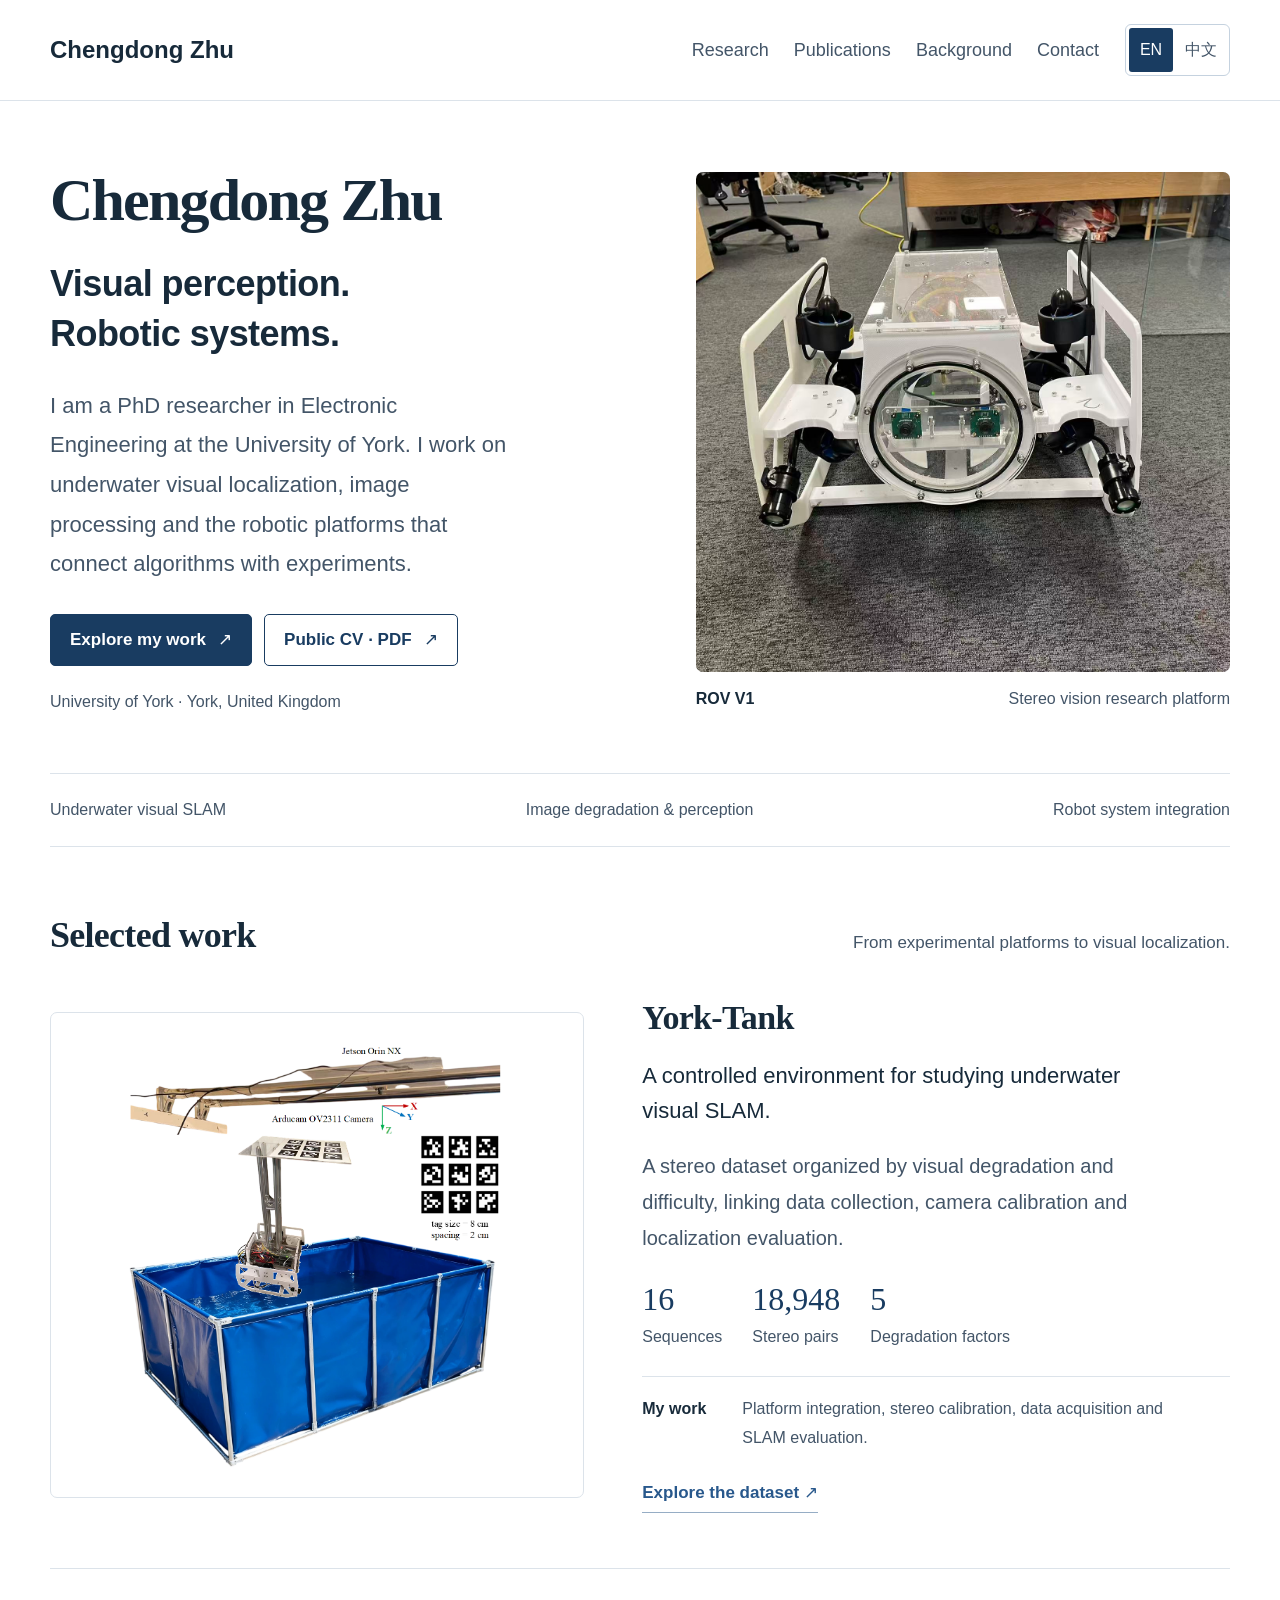
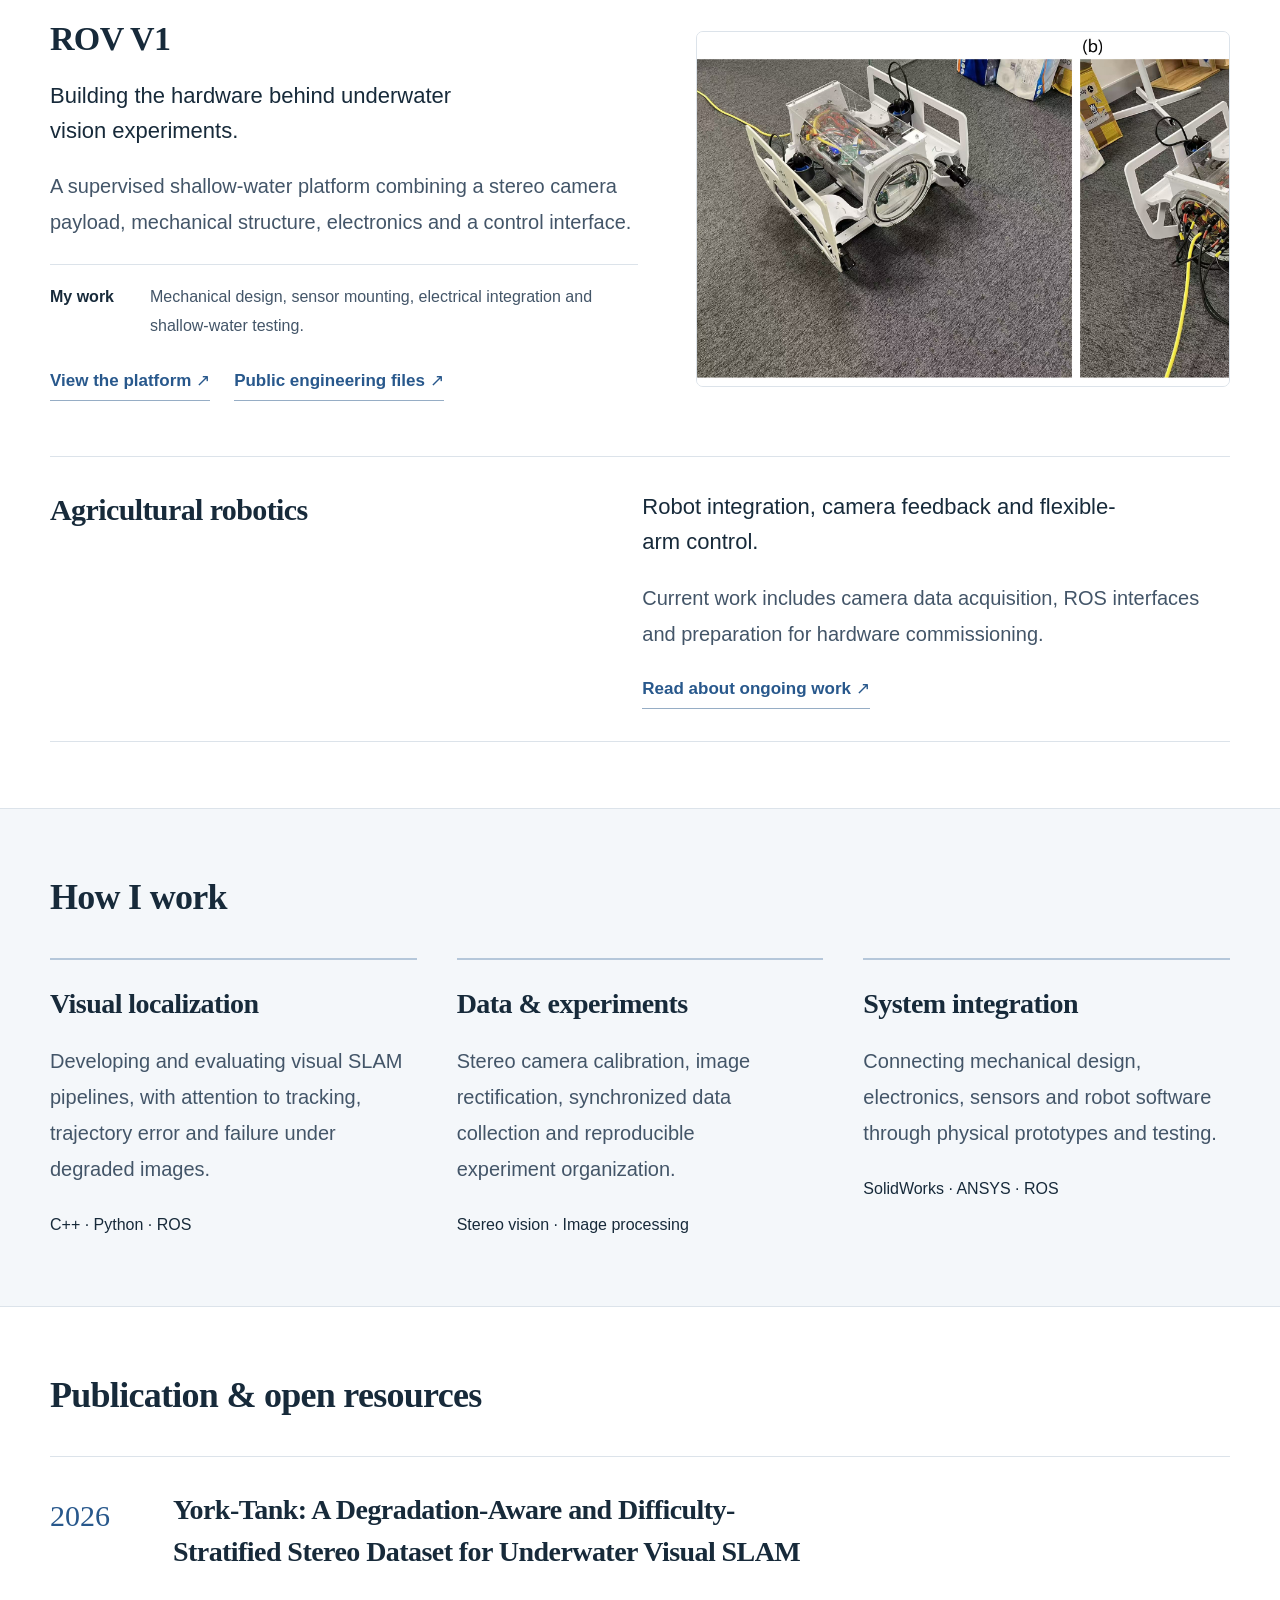
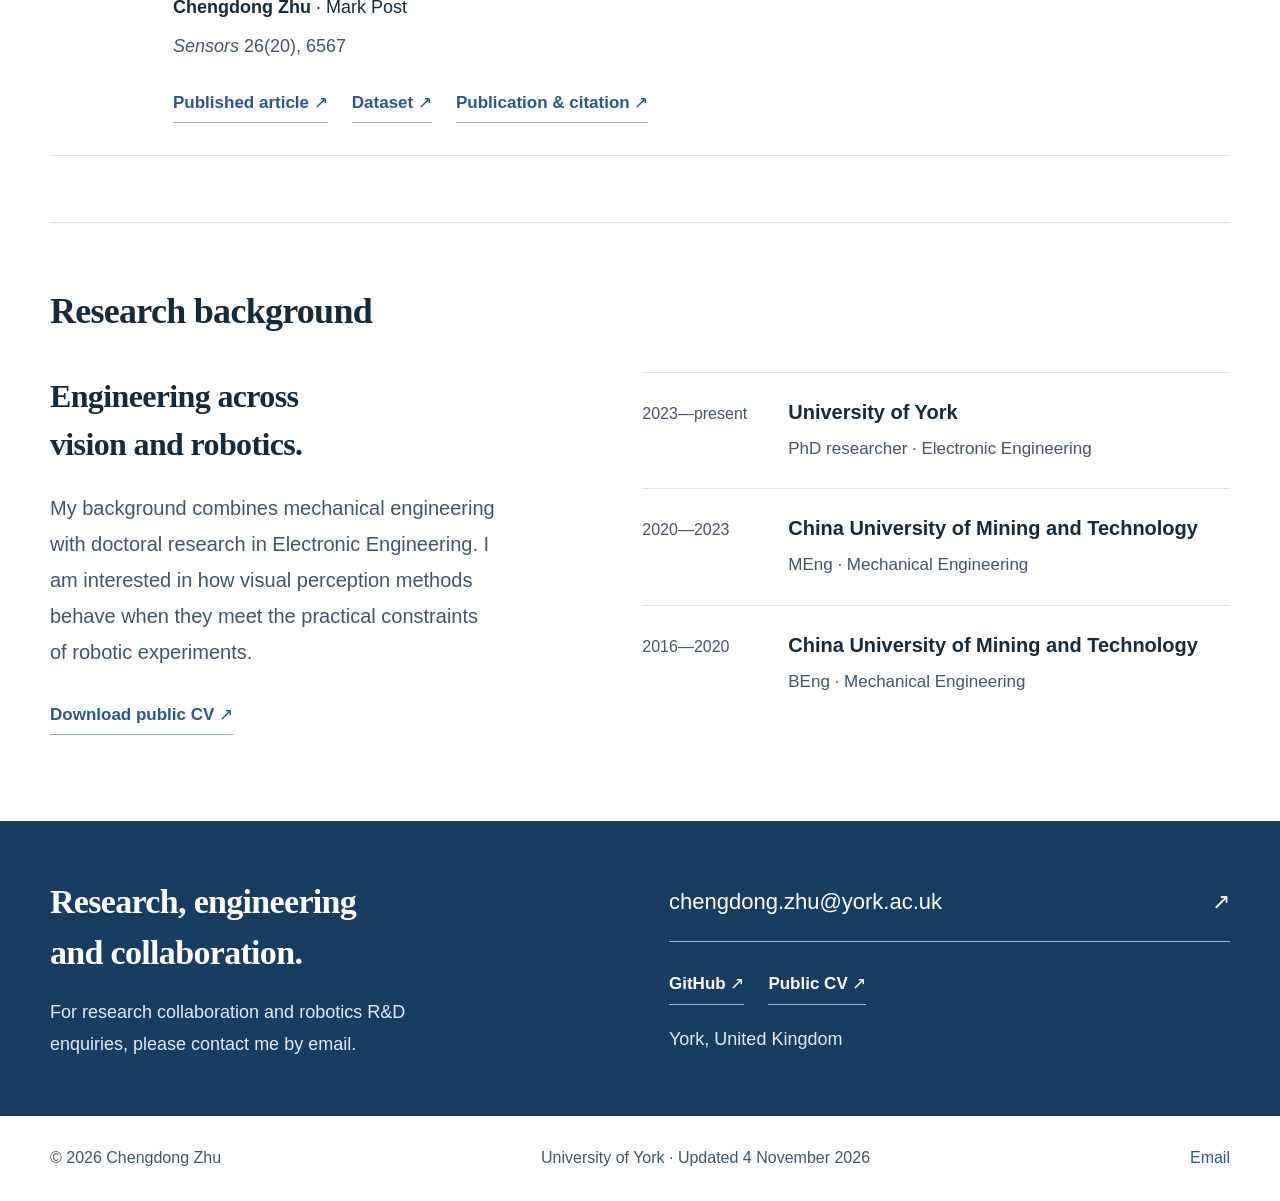
==== commit e99ba791: "Publish approved large-type website with wide layout" ====
--- a/index.html
+++ b/index.html
@@ -1,12 +1,14 @@
 <!doctype html>
 <html lang="en"><head><meta charset="utf-8"><meta name="viewport" content="width=device-width, initial-scale=1">
 <title>Chengdong Zhu | Robotics, Vision &amp; Systems</title><meta name="description" content="Chengdong Zhu, PhD researcher in Electronic Engineering at the University of York. Underwater visual SLAM, image processing and robotic system integration.">
-<meta name="theme-color" content="#d9eafa"><meta property="og:type" content="website"><meta property="og:title" content="Chengdong Zhu | Robotics, Vision &amp; Systems"><meta property="og:description" content="Chengdong Zhu, PhD researcher in Electronic Engineering at the University of York. Underwater visual SLAM, image processing and robotic system integration."><meta property="og:image" content="https://zhuchengdong.com/assets/rov-front.jpg"><meta property="og:url" content="https://zhuchengdong.com/">
-<link rel="canonical" href="https://zhuchengdong.com/"><link rel="icon" href="assets/favicon.svg?v=20261104-r2" type="image/svg+xml"><link rel="stylesheet" href="assets/style.css?v=20261104-r2">
+<meta name="theme-color" content="#ffffff"><meta property="og:type" content="website"><meta property="og:title" content="Chengdong Zhu | Robotics, Vision &amp; Systems"><meta property="og:description" content="Chengdong Zhu, PhD researcher in Electronic Engineering at the University of York. Underwater visual SLAM, image processing and robotic system integration."><meta property="og:image" content="https://zhuchengdong.com/assets/rov-front.jpg"><meta property="og:url" content="https://zhuchengdong.com/">
+<link rel="canonical" href="https://zhuchengdong.com/"><link rel="icon" href="assets/favicon.svg?v=20261104-r3" type="image/svg+xml"><link rel="stylesheet" href="assets/style.css?v=20261104-r3">
 <script src="assets/site.js" defer></script></head>
 <body data-title-en="Chengdong Zhu | Robotics, Vision &amp; Systems" data-title-zh="朱铖栋 | 机器人视觉感知与系统集成" data-desc-en="Chengdong Zhu, PhD researcher in Electronic Engineering at the University of York. Underwater visual SLAM, image processing and robotic system integration." data-desc-zh="朱铖栋，约克大学电子工程博士研究生，从事水下视觉SLAM、图像处理与机器人系统集成。">
 <a class="skip" href="#main"><span data-en="Skip to content" data-zh="跳转至正文">Skip to content</span></a>
-<header class="masthead"><div class="header-inner"><a class="brand" href="index.html" aria-label="Chengdong Zhu / 朱铖栋"><span data-en="Chengdong Zhu" data-zh="朱铖栋">Chengdong Zhu</span><span class="brand-note"><span data-en="Personal academic homepage" data-zh="个人学术主页">Personal academic homepage</span></span></a><p class="sidebar-tag"><span data-en="Robotics · Vision · Systems" data-zh="机器人视觉与系统集成">Robotics · Vision · Systems</span></p><button class="menu-toggle" type="button" aria-expanded="false" aria-controls="main-nav"><span data-en="Menu" data-zh="导航">Menu</span></button><nav id="main-nav" aria-label="Main navigation"><a href="index.html#main" aria-current="page"><span data-en="Overview" data-zh="个人介绍">Overview</span></a><a href="index.html#research"><span data-en="Research" data-zh="研究项目">Research</span></a><a href="publications.html"><span data-en="Publications" data-zh="论文与资源">Publications</span></a><a href="index.html#expertise"><span data-en="Core skills" data-zh="核心技能">Core skills</span></a><a href="index.html#background"><span data-en="Background" data-zh="研究背景">Background</span></a><a href="index.html#contact"><span data-en="Contact" data-zh="联系">Contact</span></a></nav><div class="sidebar-bottom"><span data-en="Chengdong Zhu" data-zh="朱铖栋">Chengdong Zhu</span><p><span data-en="Robotic perception and system integration" data-zh="机器人视觉感知与系统集成">Robotic perception and system integration</span></p><small>ZHUCHENGDONG.COM</small></div></div></header><div class="wrap topbar"><span><span data-en="Personal academic homepage / Overview" data-zh="个人学术主页 / 概览">Personal academic homepage / Overview</span></span><div class="language-switch" role="group" aria-label="Language / 语言"><button type="button" data-language="zh" aria-pressed="false">中文</button><button type="button" data-language="en" aria-pressed="true">EN</button></div></div>
+<header class="masthead"><div class="wrap header-inner"><a class="brand" href="index.html" aria-label="Chengdong Zhu / 朱铖栋"><span data-en="Chengdong Zhu" data-zh="朱铖栋">Chengdong Zhu</span><span class="brand-note"><span data-en="RESEARCH &amp; ENGINEERING" data-zh="研究与工程">RESEARCH &amp; ENGINEERING</span></span></a>
+<div class="header-controls"><button class="menu-toggle" type="button" aria-expanded="false" aria-controls="main-nav"><span data-en="Menu" data-zh="导航">Menu</span></button><nav id="main-nav" aria-label="Main navigation"><a href="index.html#research"><span data-en="Research" data-zh="研究项目">Research</span></a><a href="publications.html"><span data-en="Publications" data-zh="论文与资源">Publications</span></a><a href="index.html#background"><span data-en="Background" data-zh="研究背景">Background</span></a><a href="index.html#contact"><span data-en="Contact" data-zh="联系">Contact</span></a></nav>
+<div class="language-switch" role="group" aria-label="Language / 语言"><button type="button" data-language="en" aria-pressed="true">EN</button><button type="button" data-language="zh" aria-pressed="false">中文</button></div></div></div></header>
 <main id="main"><section class="wrap hero" aria-labelledby="hero-name"><div class="hero-copy"><p class="eyebrow"><span data-en="ROBOTICS · VISION · SYSTEMS" data-zh="机器人 · 视觉 · 系统">ROBOTICS · VISION · SYSTEMS</span></p><h1 id="hero-name"><span data-en="Chengdong Zhu" data-zh="朱铖栋">Chengdong Zhu</span></h1><h2 class="hero-statement" data-en="Visual perception.
 Robotic systems." data-zh="机器人视觉感知
 与系统集成">Visual perception.
@@ -16,7 +18,7 @@
 <div class="wrap focus-strip"><span class="eyebrow" data-en="Current focus" data-zh="研究重点">Current focus</span><span><span data-en="Underwater visual SLAM" data-zh="水下视觉 SLAM">Underwater visual SLAM</span></span><span><span data-en="Image degradation &amp; perception" data-zh="图像退化与视觉感知">Image degradation &amp; perception</span></span><span><span data-en="Robot system integration" data-zh="机器人系统集成">Robot system integration</span></span></div><section class="wrap section" id="research"><div class="section-heading"><div><span class="section-number">01</span><h2 data-en="Selected work" data-zh="研究与工程项目">Selected work</h2></div><p data-en="From experimental platforms to visual localization." data-zh="从实验平台搭建，到视觉定位与评价。">From experimental platforms to visual localization.</p></div>
 <article class="featured-project" id="york-tank"><a class="project-visual tank-visual" href="york-tank.html" aria-label="York-Tank project"><img src="assets/tank-setup.png" alt="York-Tank controlled tank experiment with an overhead camera and AprilTag array" width="1127" height="1263" loading="lazy"></a><div class="project-copy"><p class="eyebrow"><span data-en="01 / DATASET &amp; PUBLICATION" data-zh="01 / 数据集与论文">01 / DATASET &amp; PUBLICATION</span></p><h3><a href="york-tank.html">York-Tank</a></h3><p class="project-deck" data-en="A controlled environment for studying underwater visual SLAM." data-zh="面向水下视觉 SLAM 的受控实验数据集。">A controlled environment for studying underwater visual SLAM.</p><p data-en="A stereo dataset organized by visual degradation and difficulty, linking data collection, camera calibration and localization evaluation." data-zh="按视觉退化类型与难度组织双目序列，将数据采集、相机标定和定位评价联系起来。">A stereo dataset organized by visual degradation and difficulty, linking data collection, camera calibration and localization evaluation.</p><dl class="project-stats"><div><dt><span data-en="Sequences" data-zh="序列">Sequences</span></dt><dd>16</dd></div><div><dt><span data-en="Stereo pairs" data-zh="双目图像对">Stereo pairs</span></dt><dd>18,948</dd></div><div><dt><span data-en="Degradation factors" data-zh="退化因素">Degradation factors</span></dt><dd>5</dd></div></dl><p class="role-line"><strong data-en="My work" data-zh="我的工作">My work</strong><span><span data-en="Platform integration, stereo calibration, data acquisition and SLAM evaluation." data-zh="平台集成、双目标定、数据采集与 SLAM 评价。">Platform integration, stereo calibration, data acquisition and SLAM evaluation.</span></span></p><a class="text-link" href="york-tank.html" ><span data-en="Explore the dataset" data-zh="查看数据集项目">Explore the dataset</span><span aria-hidden="true"> ↗</span></a></div></article>
 <article class="project-row"><div class="project-copy"><p class="eyebrow"><span data-en="02 / ROBOT PLATFORM" data-zh="02 / 机器人平台">02 / ROBOT PLATFORM</span></p><h3><a href="rov-v1.html">ROV V1</a></h3><p class="project-deck" data-en="Building the hardware behind underwater vision experiments." data-zh="支撑水下视觉实验的机器人硬件平台。">Building the hardware behind underwater vision experiments.</p><p data-en="A supervised shallow-water platform combining a stereo camera payload, mechanical structure, electronics and a control interface." data-zh="集成双目相机载荷、机械结构、电子系统与控制接口，用于人工监督的浅水研究。">A supervised shallow-water platform combining a stereo camera payload, mechanical structure, electronics and a control interface.</p><p class="role-line"><strong data-en="My work" data-zh="我的工作">My work</strong><span><span data-en="Mechanical design, sensor mounting, electrical integration and shallow-water testing." data-zh="机械设计、传感器安装、电气集成与浅水测试。">Mechanical design, sensor mounting, electrical integration and shallow-water testing.</span></span></p><div class="inline-links"><a class="text-link" href="rov-v1.html" ><span data-en="View the platform" data-zh="查看平台">View the platform</span><span aria-hidden="true"> ↗</span></a><a class="text-link" href="https://github.com/zhu-chengdong/rov-v1-hardwarex" ><span data-en="Public engineering files" data-zh="公开工程资料">Public engineering files</span><span aria-hidden="true"> ↗</span></a></div></div><a class="project-visual rov-visual" href="rov-v1.html" aria-label="ROV V1 platform"><img src="assets/rov-assembly.jpg" alt="Two views of the assembled V1 underwater robot" width="2884" height="1168" loading="lazy"></a></article>
-<article class="ongoing-project"><div><p class="eyebrow"><span data-en="03 / ONGOING" data-zh="03 / 进行中">03 / ONGOING</span></p><h3><span data-en="Agricultural robotics" data-zh="农业机器人">Agricultural robotics</span></h3></div><div><p class="project-deck" data-en="Robot integration, camera feedback and flexible-arm control." data-zh="机器人系统集成、相机反馈与柔性机械臂控制。">Robot integration, camera feedback and flexible-arm control.</p><p data-en="Current work includes camera data acquisition, ROS interfaces and preparation for hardware commissioning." data-zh="当前工作涉及相机数据采集、ROS 接口及实机联调准备。">Current work includes camera data acquisition, ROS interfaces and preparation for hardware commissioning.</p><a class="text-link" href="agricultural-robotics.html" ><span data-en="Read about ongoing work" data-zh="了解进行中的工作">Read about ongoing work</span><span aria-hidden="true"> ↗</span></a></div></article></section><section class="expertise-band" id="expertise"><div class="wrap section"><div class="section-heading"><div><span class="section-number">02</span><h2 data-en="How I work" data-zh="研究与技术能力">How I work</h2></div></div>
+<article class="ongoing-project"><div><p class="eyebrow"><span data-en="03 / ONGOING" data-zh="03 / 进行中">03 / ONGOING</span></p><h3><span data-en="Agricultural robotics" data-zh="农业机器人">Agricultural robotics</span></h3></div><div><p class="project-deck" data-en="Robot integration, camera feedback and flexible-arm control." data-zh="机器人系统集成、相机反馈与柔性机械臂控制。">Robot integration, camera feedback and flexible-arm control.</p><p data-en="Current work includes camera data acquisition, ROS interfaces and preparation for hardware commissioning." data-zh="当前工作涉及相机数据采集、ROS 接口及实机联调准备。">Current work includes camera data acquisition, ROS interfaces and preparation for hardware commissioning.</p><a class="text-link" href="agricultural-robotics.html" ><span data-en="Read about ongoing work" data-zh="了解进行中的工作">Read about ongoing work</span><span aria-hidden="true"> ↗</span></a></div></article></section><section class="expertise-band"><div class="wrap section"><div class="section-heading"><div><span class="section-number">02</span><h2 data-en="How I work" data-zh="研究与技术能力">How I work</h2></div></div>
 <div class="expertise-grid"><article><span class="expertise-index">I</span><h3 data-en="Visual localization" data-zh="视觉定位">Visual localization</h3><p data-en="Developing and evaluating visual SLAM pipelines, with attention to tracking, trajectory error and failure under degraded images." data-zh="开发与评价视觉 SLAM 流程，关注退化图像条件下的跟踪、轨迹误差与失效情况。">Developing and evaluating visual SLAM pipelines, with attention to tracking, trajectory error and failure under degraded images.</p><p class="tool-line">C++ · Python · ROS</p></article><article><span class="expertise-index">II</span><h3 data-en="Data &amp; experiments" data-zh="数据与实验">Data &amp; experiments</h3><p data-en="Stereo camera calibration, image rectification, synchronized data collection and reproducible experiment organization." data-zh="双目相机标定、图像矫正、同步数据采集，以及可追溯的实验组织。">Stereo camera calibration, image rectification, synchronized data collection and reproducible experiment organization.</p><p class="tool-line"><span data-en="Stereo vision · Image processing" data-zh="双目视觉 · 图像处理">Stereo vision · Image processing</span></p></article><article><span class="expertise-index">III</span><h3 data-en="System integration" data-zh="系统集成">System integration</h3><p data-en="Connecting mechanical design, electronics, sensors and robot software through physical prototypes and testing." data-zh="通过实物平台与测试，将机械设计、电子系统、传感器和机器人软件连接起来。">Connecting mechanical design, electronics, sensors and robot software through physical prototypes and testing.</p><p class="tool-line">SolidWorks · ANSYS · ROS</p></article></div></div></section><section class="wrap section" id="resources"><div class="section-heading"><div><span class="section-number">03</span><h2 data-en="Publication &amp; open resources" data-zh="论文与开放资源">Publication &amp; open resources</h2></div></div>
 <article class="publication-preview"><span class="pub-year">2026</span><div><p class="eyebrow"><span data-en="JOURNAL ARTICLE" data-zh="期刊论文">JOURNAL ARTICLE</span></p><h3><a href="https://doi.org/10.3390/s26206567">York-Tank: A Degradation-Aware and Difficulty-Stratified Stereo Dataset for Underwater Visual SLAM</a></h3><p class="pub-authors"><strong>Chengdong Zhu</strong> · Mark Post</p><p class="muted"><em>Sensors</em> 26(20), 6567</p><div class="inline-links"><a class="text-link" href="https://doi.org/10.3390/s26206567" ><span data-en="Published article" data-zh="已发表论文">Published article</span><span aria-hidden="true"> ↗</span></a><a class="text-link" href="https://doi.org/10.5281/zenodo.23347574" ><span data-en="Dataset" data-zh="数据集">Dataset</span><span aria-hidden="true"> ↗</span></a><a class="text-link" href="publications.html" ><span data-en="Publication &amp; citation" data-zh="论文与引用">Publication &amp; citation</span><span aria-hidden="true"> ↗</span></a></div></div></article></section><section class="wrap section background-section" id="background"><div class="section-heading"><div><span class="section-number">04</span><h2 data-en="Research background" data-zh="研究背景">Research background</h2></div></div>
 <div class="background-grid"><div><h3 class="background-title" data-en="Engineering across
--- a/assets/style.css
+++ b/assets/style.css
@@ -1,60 +1,19 @@
-:root{color-scheme:light;--paper:#f0f7ff;--ink:#203b54;--muted:#476789;--accent:#396d9e;--deep:#163f69;--line:#c3d8ed;--wash:#e3effb;--serif:'Times New Roman',SimSun,'Songti SC','Noto Serif CJK SC',serif;--sans:var(--serif);font-family:var(--sans);color:var(--ink);background:var(--paper);font-synthesis:none;scroll-behavior:smooth;scroll-padding-top:110px}
-*{box-sizing:border-box}body{margin:0;font-size:16px;line-height:1.7}a{color:var(--accent);text-underline-offset:5px}a:hover{color:var(--deep)}a:focus-visible,button:focus-visible{outline:3px solid var(--accent);outline-offset:5px}button{font:inherit;cursor:pointer}h1,h2,h3,h4,p,figure{margin:0}h1,h2,h3{font-weight:400;line-height:1.2}p+p{margin-top:16px}h1,h2{font-family:var(--serif)}img{display:block;max-width:100%;height:auto}::selection{background:#b9d6f6}.wrap{width:min(1180px,calc(100% - 96px));margin-inline:auto}.skip{position:fixed;top:-100px;left:20px;padding:12px 20px;background:white;z-index:100}.skip:focus{top:12px}.masthead{position:sticky;top:0;z-index:20;background:var(--paper);border-bottom:1px solid var(--line)}.header-inner{min-height:94px;display:flex;justify-content:space-between;align-items:center;gap:28px}.brand{font-weight:650;font-size:19px;text-decoration:none;color:var(--ink);white-space:nowrap;line-height:1.3}.brand-note{display:block;font-size:9px;letter-spacing:1.8px;color:var(--muted);margin-top:7px;font-weight:500}.header-controls{display:flex;align-items:center;gap:30px}nav{display:flex;gap:27px;align-items:center}nav a{color:var(--muted);text-decoration:none;font-size:13px;padding-block:12px}nav a:hover,nav a[aria-current]{color:var(--deep)}nav a[aria-current]{text-decoration:underline}.language-switch{display:flex;border:1px solid #b8cee5;padding:3px;border-radius:4px;gap:2px}.language-switch button{border:0;background:transparent;color:var(--muted);font-size:12px;min-height:31px;min-width:39px;padding:3px 9px;border-radius:2px}.language-switch button[aria-pressed=true]{background:var(--deep);color:white}.menu-toggle{display:none}.eyebrow{font-size:10px;line-height:1.6;font-weight:650;letter-spacing:1.8px;color:var(--accent);text-transform:uppercase}.hero{padding-block:64px 48px;display:grid;grid-template-columns:1.08fr 1fr;gap:60px;align-items:center}.hero h1{font-size:clamp(42px,4.2vw,62px);letter-spacing:-2px;margin:18px 0 24px}.hero-statement{font-family:var(--sans);font-size:clamp(24px,2.35vw,34px);line-height:1.3;white-space:pre-line;font-weight:450;letter-spacing:-.6px}.hero-intro{font-size:15px;color:var(--muted);margin-top:23px;max-width:535px;line-height:1.85}.hero-location{margin-top:24px;font-size:12px;color:var(--muted)}.actions{display:flex;flex-wrap:wrap;gap:11px;margin-top:29px}.button{min-height:45px;display:inline-flex;gap:12px;justify-content:center;align-items:center;border:1px solid var(--deep);border-radius:3px;padding:10px 17px;text-decoration:none;font-size:13px;font-weight:550}.button.primary{background:var(--deep);color:white}.button.primary:hover{background:var(--accent)}.button.secondary{color:var(--deep);background:transparent}.button.secondary:hover{background:var(--wash)}.hero-figure{margin-top:6px}.hero-figure img{aspect-ratio:1.07;object-fit:cover;object-position:center 46%;border-radius:3px}.hero-figure figcaption{display:flex;justify-content:space-between;gap:15px;border-bottom:1px solid var(--line);padding:13px 0 10px;font-size:10px;color:var(--muted)}.hero-figure figcaption>span:first-child{font-weight:650;letter-spacing:1px;color:var(--deep)}.focus-strip{display:flex;align-items:center;justify-content:space-between;gap:25px;border-block:1px solid var(--line);padding:20px 0;font-size:12px;color:var(--muted)}.focus-strip .eyebrow{font-size:9px}.section{padding-block:70px}.section-heading{display:flex;justify-content:space-between;align-items:flex-end;gap:40px;margin-bottom:38px}.section-heading>div{display:flex;align-items:baseline;gap:20px}.section-number{font-size:10px;color:var(--accent);font-weight:600}.section-heading h2{font-size:34px;letter-spacing:-.6px}.section-heading>p{max-width:350px;font-size:13px;color:var(--muted)}.featured-project{display:grid;grid-template-columns:1fr 1.1fr;gap:65px;align-items:center;padding-bottom:55px}.project-visual{display:block;background:white;border:1px solid var(--line);overflow:hidden;text-decoration:none;border-radius:3px}.tank-visual img{aspect-ratio:1.1;object-fit:contain;padding:22px;transition:transform .3s}.project-visual:hover img{transform:scale(1.015)}.project-copy h3{font-family:var(--serif);font-size:37px;margin:13px 0 17px}.project-copy h3 a{text-decoration:none;color:var(--ink)}.project-deck{font-size:19px;line-height:1.5;color:var(--ink);margin-bottom:15px}.project-copy>p:not(.eyebrow):not(.project-deck):not(.role-line){font-size:14px;color:var(--muted);line-height:1.85}.project-stats{display:flex;gap:34px;margin:23px 0}.project-stats>div{display:flex;flex-direction:column-reverse;gap:3px}.project-stats dt{font-size:10px;color:var(--muted)}.project-stats dd{font-family:var(--serif);font-size:28px;line-height:1.2;margin:0;color:var(--deep)}.role-line{border-top:1px solid var(--line);padding-top:17px;margin-top:23px;margin-bottom:20px;font-size:12px;color:var(--muted);display:grid;grid-template-columns:80px 1fr;gap:14px}.role-line strong{color:var(--deep);font-weight:600}.text-link{font-size:13px;font-weight:550;text-decoration:none;border-bottom:1px solid #8eb6de;padding-block:5px;display:inline-block}.text-link:hover{border-color:var(--deep)}.project-row{display:grid;grid-template-columns:1.1fr 1fr;gap:65px;align-items:center;border-top:1px solid var(--line);padding-block:46px 55px}.rov-visual{background:#e0edfb}.rov-visual img{aspect-ratio:1.5;object-fit:cover;object-position:17% center;width:100%;height:auto}.inline-links{display:flex;flex-wrap:wrap;align-items:center;gap:10px 25px}.ongoing-project{display:grid;grid-template-columns:1fr 1.1fr;gap:65px;border-block:1px solid var(--line);padding-block:32px}.ongoing-project h3{font-family:var(--serif);font-size:29px;margin-top:12px}.ongoing-project p:not(.eyebrow):not(.project-deck){font-size:14px;color:var(--muted);margin-bottom:15px}.ongoing-project .project-deck{font-size:17px}.expertise-band{background:var(--wash);border-block:1px solid var(--line)}.expertise-grid{display:grid;grid-template-columns:repeat(3,1fr);gap:44px}.expertise-grid article{border-top:1px solid #8eb6de;padding-top:18px}.expertise-index{font-family:var(--serif);font-size:14px;color:var(--accent)}.expertise-grid h3{font-family:var(--serif);font-size:26px;margin:12px 0 17px}.expertise-grid p{font-size:14px;color:var(--muted)}.expertise-grid .tool-line{font-size:11px;color:var(--deep);margin-top:23px;letter-spacing:.3px}.publication-preview,.publication-full{display:grid;grid-template-columns:100px 1fr;gap:25px;border-block:1px solid var(--line);padding-block:30px}.pub-year{font-family:var(--serif);font-size:28px;color:var(--accent)}.publication-preview h3,.publication-full h3{font-family:var(--serif);font-size:25px;line-height:1.45;margin:10px 0 16px;max-width:850px}.publication-preview h3 a{color:var(--ink);text-decoration:none}.pub-authors{font-size:13px}.publication-preview .muted{font-size:13px;margin:4px 0 18px}.muted{color:var(--muted)}.background-section{border-top:1px solid var(--line)}.background-grid{display:grid;grid-template-columns:1fr 1.1fr;gap:65px}.background-title{font-family:var(--serif);font-size:34px;line-height:1.3;white-space:pre-line;margin-bottom:20px}.background-grid>div>p{color:var(--muted);font-size:14px;max-width:430px;margin-bottom:24px}.education{list-style:none;margin:0;padding:0}.education li{display:grid;grid-template-columns:120px 1fr;gap:20px;border-top:1px solid var(--line);padding-block:20px}.education time{font-size:11px;color:var(--accent);padding-top:3px}.education h4{font-weight:550;font-size:15px;line-height:1.5}.education p{font-size:13px;color:var(--muted);margin-top:5px}.contact-section{background:var(--deep);color:var(--paper);margin-top:15px}.contact-inner{display:grid;grid-template-columns:1fr 1fr;gap:65px;padding-block:58px;align-items:center}.contact-section .eyebrow{color:#c7def7}.contact-section h2{font-size:36px;white-space:pre-line;margin-top:17px;line-height:1.25}.contact-section p:not(.eyebrow){font-size:13px;color:#e3effb;max-width:420px;margin-top:20px}.contact-section a{color:#fff}.contact-email{font-size:clamp(15px,1.7vw,22px);text-decoration:none;border-bottom:1px solid #8eb6de;display:block;padding-bottom:20px;overflow-wrap:anywhere}.contact-email>span{float:right}.contact-links .inline-links{margin-top:20px}.contact-section .text-link{border-color:#8eb6de}.footer{display:flex;flex-wrap:wrap;justify-content:space-between;gap:15px;padding-block:24px;font-size:10px;color:var(--muted)}.footer a{text-decoration:none}.detail-header{padding-block:40px 40px}.detail-header>.text-link{font-size:11px;margin-bottom:33px}.detail-header>.eyebrow{margin-bottom:15px}.detail-header h1{font-size:clamp(40px,5vw,62px);letter-spacing:-1.5px}.detail-lead{font-size:21px;color:var(--muted);max-width:800px;margin-top:23px;line-height:1.6}.detail-layout{display:grid;grid-template-columns:minmax(0,1fr) 240px;gap:60px;align-items:start;padding-bottom:75px}.detail-aside{position:sticky;top:128px;border-top:2px solid var(--deep);padding-top:20px}.detail-aside>.eyebrow{margin-bottom:16px}.detail-aside .button{display:flex;width:100%;margin-bottom:10px;font-size:12px;justify-content:space-between}.aside-meta{font-size:11px;color:var(--muted);margin-top:17px}.detail-image{background:white;border:1px solid var(--line);border-radius:3px;overflow:hidden;margin-bottom:38px}.detail-image img{width:100%}.detail-image.contain img{height:500px;object-fit:contain;padding:20px}.detail-image figcaption{border-top:1px solid var(--line);font-size:11px;color:var(--muted);padding:12px 18px;background:var(--paper)}.detail-section{margin-block:35px}.detail-section h2{font-size:29px;margin-bottom:21px}.detail-section p{font-size:15px;color:var(--muted);line-height:1.9}.detail-section p.note{border-left:2px solid #8eb6de;padding-left:17px;font-size:12px;margin-top:23px}.detail-stats{display:grid;grid-template-columns:repeat(4,1fr);border-block:1px solid var(--line);padding-block:22px;margin-block:30px;gap:18px}.detail-stats>div{display:flex;flex-direction:column-reverse;gap:6px}.detail-stats dd{font-family:var(--serif);font-size:30px;margin:0;color:var(--deep)}.detail-stats dt{font-size:11px;color:var(--muted)}.table-scroll{overflow-x:auto;max-width:100%;margin-block:26px}table{width:100%;border-collapse:collapse;font-size:12px;white-space:nowrap;text-align:left}caption{text-align:left;font-size:11px;color:var(--muted);padding-bottom:15px}th,td{padding:11px 12px;border-bottom:1px solid var(--line)}thead th{font-weight:600;background:var(--wash)}tbody th{font-weight:400}th:first-child,td:first-child{padding-left:10px}th:last-child,td:last-child{text-align:right}tfoot th,tfoot td{font-weight:650}.citation-box{background:var(--wash);border:1px solid var(--line);padding:25px;border-radius:3px}.citation-box p{font-size:13px}.copy-button{margin-top:20px;border:1px solid #8eb6de;border-radius:3px;background:transparent;color:var(--deep);padding:8px 14px;font-size:12px}.copy-button:hover{background:#c9def3}.copy-status{font-size:12px;color:var(--accent);margin-left:15px}.prose-page{max-width:850px;padding-bottom:70px}.wide-prose{max-width:1000px}.publication-full{padding:25px 0}.publication-full h3{margin-top:0;font-size:27px}.publication-full p{font-size:14px;margin-bottom:8px}.resource-item{padding-block:22px;border-bottom:1px solid var(--line);display:flex;gap:30px;justify-content:space-between;align-items:center}.resource-item h3{font-size:19px;margin-bottom:9px}.resource-item p{font-size:13px}.resource-item>a{white-space:nowrap}.js .menu-toggle{display:none}html[lang=zh-CN] h1,html[lang=zh-CN] h2,html[lang=zh-CN] h3{font-family:var(--sans);font-weight:550;letter-spacing:0}html[lang=zh-CN] .hero h1{font-size:52px;letter-spacing:3px}html[lang=zh-CN] .hero-statement{font-size:34px;line-height:1.4;letter-spacing:1px}html[lang=zh-CN] .section-heading h2{font-size:29px}html[lang=zh-CN] .background-title{font-size:29px;line-height:1.6}html[lang=zh-CN] .contact-section h2{font-size:31px;line-height:1.5}html[lang=zh-CN] .hero-intro{font-size:16px;line-height:1.95}
-@media(min-width:1600px){.hero{padding-block:80px 65px}.hero-figure img{aspect-ratio:1.15}}
-@media(max-width:1050px){.wrap{width:calc(100% - 64px)}.hero{gap:35px}.header-controls{gap:20px}nav{gap:17px}nav a{font-size:12px}.hero h1{font-size:48px}.hero-statement{font-size:29px}.featured-project,.project-row,.ongoing-project,.background-grid{gap:36px}.project-stats{gap:23px}.detail-layout{grid-template-columns:minmax(0,1fr) 215px;gap:35px}.contact-inner{gap:40px}.expertise-grid{gap:28px}.brand-note{font-size:8px;letter-spacing:1px}}
-@media(max-width:780px){:root{scroll-padding-top:90px}.wrap{width:calc(100% - 40px)}.header-inner{min-height:77px;gap:16px}.brand{font-size:17px}.brand-note{font-size:8px}.header-controls{gap:14px}.js .menu-toggle{display:block;border:0;background:transparent;color:var(--deep);font-size:12px;padding:9px}.js nav{display:none;position:absolute;inset:76px 0 auto;background:var(--paper);border-bottom:1px solid var(--line);padding:15px 20px;box-shadow:0 8px 12px #203b5408}.js .nav-open nav{display:flex;flex-direction:column;align-items:stretch;gap:0}.js nav a{padding:12px 6px;font-size:14px}html:not(.js) .header-inner{flex-wrap:wrap}html:not(.js) nav{flex-wrap:wrap;gap:12px}.language-switch button{font-size:11px;min-width:34px;padding:3px 6px;min-height:30px}.hero{grid-template-columns:1fr;gap:34px;padding-block:38px 28px}.hero h1{font-size:49px;margin:13px 0 20px}.hero-statement{font-size:30px}.hero-intro{font-size:15px;max-width:620px}.hero-figure img{aspect-ratio:1.35;object-position:center 47%}.hero-location{margin-top:20px}.hero-figure{margin:0}.focus-strip{flex-wrap:wrap;justify-content:flex-start;gap:9px 20px;padding-block:17px;font-size:11px}.focus-strip .eyebrow{flex-basis:100%;margin-bottom:2px}.section{padding-block:45px}.section-heading{align-items:flex-start;flex-direction:column;gap:15px;margin-bottom:28px}.section-heading>div{gap:13px}.section-heading h2{font-size:31px}.section-heading>p{max-width:none}.featured-project,.project-row{grid-template-columns:1fr;gap:25px;padding-bottom:35px}.featured-project .project-visual{order:0}.featured-project .project-copy{order:1}.tank-visual img{aspect-ratio:1.25;padding:16px}.project-copy h3{font-size:33px;margin-top:11px}.project-deck{font-size:18px}.project-row{padding-top:33px}.project-row .project-visual{order:0}.project-row .project-copy{order:1}.rov-visual img{aspect-ratio:1.7}.project-stats{gap:35px}.role-line{grid-template-columns:70px 1fr}.ongoing-project{grid-template-columns:1fr;gap:18px;padding-block:27px}.ongoing-project h3{font-size:27px}.expertise-grid{grid-template-columns:1fr;gap:29px}.expertise-grid h3{font-size:25px;margin:9px 0 13px}.expertise-grid .tool-line{margin-top:15px}.publication-preview,.publication-full{grid-template-columns:1fr;gap:10px;padding-block:24px}.pub-year{font-size:22px}.publication-preview h3,.publication-full h3{font-size:23px}.background-grid{grid-template-columns:1fr;gap:30px}.background-title{font-size:30px}.education li{grid-template-columns:99px 1fr;gap:15px}.education h4{font-size:14px}.contact-inner{grid-template-columns:1fr;gap:35px;padding-block:42px}.contact-section h2{font-size:34px}.contact-email{font-size:clamp(15px,4vw,21px)}.footer{font-size:10px;padding-block:22px}.footer>span:nth-child(2){order:3;flex-basis:100%}.detail-header{padding-block:27px 30px}.detail-header>.text-link{margin-bottom:28px}.detail-header h1{font-size:43px}.detail-lead{font-size:18px}.detail-layout{display:flex;flex-direction:column;gap:5px;padding-bottom:45px}.detail-aside{position:static;order:-1;width:100%;margin-bottom:22px;display:flex;flex-wrap:wrap;gap:10px;border-top:1px solid var(--line);padding-top:20px}.detail-aside>.eyebrow{width:100%;margin-bottom:0}.detail-aside .button{width:auto;flex:1 1 160px;margin:0;font-size:11px}.detail-aside .aside-meta{margin:0;font-size:10px;flex-basis:100%}.detail-main{width:100%;min-width:0}.detail-image.contain img{height:360px}.detail-stats{grid-template-columns:repeat(2,1fr);gap:20px}.detail-stats dd{font-size:27px}.detail-section h2{font-size:26px}.detail-section p{font-size:14px}.resource-item{flex-direction:column;align-items:flex-start;gap:12px}.prose-page{padding-bottom:45px}html[lang=zh-CN] .hero h1{font-size:43px}html[lang=zh-CN] .hero-statement{font-size:31px}html[lang=zh-CN] .section-heading h2{font-size:27px}html[lang=zh-CN] .contact-section h2{font-size:29px}html[lang=zh-CN] .hero-intro{font-size:15px}}
-@media(prefers-reduced-motion:reduce){:root{scroll-behavior:auto}*{transition:none!important}}@media print{.masthead,.actions,.language-switch,.menu-toggle,.contact-section,.footer,.copy-button{display:none!important}.wrap{width:100%;max-width:none}.hero,.detail-layout,.featured-project,.project-row{display:block}.section{padding-block:25px}.hero-figure{max-width:500px}.detail-aside{position:static}.detail-image{break-inside:avoid}a{color:inherit}body{font-size:11pt}.expertise-band{background:white}}
-
-/* Reference palette and typography, applied to Chengdong Zhu's own content. */
-:root{--paper:#f0f7ff;--ink:#203b54;--muted:#476789;--accent:#396d9e;--deep:#163f69;--line:#c3d8ed;--wash:#e3effb;--serif:'Times New Roman',SimSun,'Songti SC','Noto Serif CJK SC',serif;--sans:var(--serif);font-family:var(--serif);font-synthesis:weight;scroll-padding-top:30px}
-body{padding-left:240px;font-family:var(--serif);font-size:16px;line-height:1.85}
-button,input,select{font-family:var(--serif)}
-h1,h2,h3,h4{font-family:var(--serif);font-weight:700;letter-spacing:0}
-a{color:inherit}.wrap{width:min(1120px,calc(100% - 112px))}
-.skip{left:260px}.masthead{position:fixed;inset:0 auto 0 0;width:240px;background:#d9eafa;border:0;border-right:1px solid #c4d9ed;overflow-y:auto}
-.header-inner{width:100%;min-height:0;padding:36px 22px;display:flex;flex-direction:column;align-items:stretch;justify-content:flex-start;gap:0}
-.brand{font-size:25px;line-height:1.25;white-space:normal;font-weight:700;color:var(--ink)}
-.brand-note{font-size:10px;font-weight:400;letter-spacing:.8px;margin-top:8px}
-.sidebar-tag{border:1px solid #c4d9ed;border-radius:5px;padding:8px 12px;font-size:11px;line-height:1.6;margin:24px 0 20px;width:max-content;max-width:100%}
-.header-inner nav{display:flex;flex-direction:column;align-items:stretch;gap:4px;margin:0}
-.header-inner nav a{font-size:16px;line-height:1.5;padding:12px 14px;border-radius:7px;color:var(--ink);text-decoration:none}
-.header-inner nav a:hover{background:#c9def3}.header-inner nav a[aria-current]{background:#b9d6f6;font-weight:700}
-.sidebar-bottom{border-top:1px solid #c4d9ed;margin-top:30px;padding-top:22px;font-size:12px;line-height:1.8}
-.sidebar-bottom p{font-size:11px;line-height:1.7;margin-top:10px}.sidebar-bottom small{display:block;font-size:8px;letter-spacing:.6px;margin-top:13px;overflow-wrap:anywhere}
-.topbar{display:flex;align-items:center;justify-content:space-between;gap:15px;min-height:79px;border-bottom:1px solid #d5dfea;font-size:11px}
-.language-switch{background:white;border:1px solid #b8cee5;border-radius:7px;padding:3px;gap:2px}
-.language-switch button{font-family:var(--serif);font-size:14px;min-height:29px;min-width:39px;padding:4px 10px;border-radius:4px;color:var(--ink)}
-.language-switch button[aria-pressed=true]{background:#c7def7;color:var(--deep)}
-.eyebrow{font-weight:400;font-size:12px;letter-spacing:2px}
-.hero{grid-template-columns:minmax(0,1.55fr) minmax(230px,1fr);gap:40px;padding-block:50px 52px;border-bottom:1px solid #bed4e9;align-items:center}
-.hero h1{font-size:clamp(36px,3.3vw,50px);font-weight:700;line-height:1.35;letter-spacing:0;margin:0 0 17px}
-.hero .eyebrow{margin-bottom:20px}.hero-statement{font-family:var(--serif);font-size:30px;font-weight:700;line-height:1.45;letter-spacing:0}
-.hero-intro{font-size:17px;line-height:1.9;margin-top:24px;max-width:660px}.hero-location{font-size:13px;margin-top:18px}
-.hero-figure{margin:0;max-width:330px;width:100%;justify-self:end;border:1px solid #cadaeb;border-radius:12px;background:#e0edfb;overflow:hidden}
-.hero-figure img{aspect-ratio:1.07;border-radius:0;object-fit:cover}.hero-figure figcaption{padding:13px 16px;border:0;font-size:11px;display:block;line-height:1.7}.hero-figure figcaption>span{display:block}.hero-figure figcaption>span:first-child{font-weight:400;letter-spacing:.4px}
-.actions{gap:14px;margin-top:27px}.button{font-size:15px;min-height:47px;padding:11px 19px;font-weight:400;border-radius:7px;border-color:#8eb6de}
-.button.primary{background:#c7def7;color:var(--deep)}.button.primary:hover{background:#b4d1f0}.button.secondary{color:var(--deep);background:transparent}.button.secondary:hover{background:#e3effb}
-.focus-strip{border-top:0;padding-block:18px;font-size:13px;gap:20px}.focus-strip .eyebrow{font-size:11px}
-.section{padding-block:46px}.section-heading{margin-bottom:28px;gap:26px}.section-heading>div{gap:17px}.section-heading h2{font-size:30px;font-weight:700;letter-spacing:0}.section-heading>p{font-size:15px;line-height:1.8}.section-number{font-size:13px;font-weight:400}
-.featured-project,.project-row{gap:32px;padding:28px 26px;margin-bottom:22px;background:white;border:1px solid #c3d8ed;border-top:3px solid #8eb6de;border-radius:9px;grid-template-columns:minmax(0,1fr) minmax(0,1.15fr)}
-.project-copy h3{font-size:27px;line-height:1.4;font-weight:700;margin:10px 0 14px}.project-deck{font-size:19px;line-height:1.5}.project-copy>p:not(.eyebrow):not(.project-deck):not(.role-line){font-size:16px;line-height:1.85}
-.project-visual{border-radius:7px}.tank-visual img{padding:12px;aspect-ratio:1.1}.rov-visual{background:#e0edfb}.rov-visual img{aspect-ratio:1.2;object-position:25% center}.project-stats{gap:25px}.project-stats dd{font-size:26px}.project-stats dt{font-size:12px}.role-line{font-size:13px;grid-template-columns:70px 1fr;gap:12px}.role-line strong{font-weight:700}
-.text-link{font-size:15px;font-weight:400;border-color:#8eb6de}.ongoing-project{gap:30px;padding:26px;background:#e3effb;border:1px solid #bfd6ed;border-radius:9px;grid-template-columns:1fr 1.15fr}.ongoing-project h3{font-size:26px;font-weight:700;line-height:1.45}.ongoing-project p:not(.eyebrow):not(.project-deck){font-size:16px;line-height:1.85}
-.expertise-band{background:transparent;border:0}.expertise-grid{display:block;background:white;border:1px solid #c3d8ed;border-radius:9px;padding:0 26px}.expertise-grid article{border:0;border-bottom:1px solid #d4e2f0;padding:24px 0;display:grid;grid-template-columns:28px 210px minmax(0,1fr);gap:10px 18px;align-items:baseline}.expertise-grid article:last-child{border-bottom:0}.expertise-index{font-size:13px}.expertise-grid h3{font-size:21px;line-height:1.45;margin:0;grid-column:2;grid-row:1}.expertise-grid p{font-size:16px;line-height:1.8;grid-column:3;grid-row:1 / 3}.expertise-grid .tool-line{font-size:13px;letter-spacing:0;margin:7px 0 0;grid-column:2;grid-row:2;line-height:1.6}
-.publication-preview,.publication-full{background:white;border:1px solid #c3d8ed;border-radius:9px;padding:27px 28px;grid-template-columns:65px minmax(0,1fr);gap:23px}.pub-year{font-size:25px;font-weight:700}.publication-preview h3,.publication-full h3{font-size:23px;line-height:1.45;font-weight:700}.pub-authors,.publication-full p{font-size:16px}.publication-preview .muted{font-size:15px}.publication-preview .eyebrow{font-size:11px}
-.background-section{border-top:1px solid #bfd4e9}.background-grid{gap:35px;grid-template-columns:1fr 1.15fr}.background-title{font-size:30px;line-height:1.45;font-weight:700}.background-grid>div>p{font-size:16px;line-height:1.85}.education time{font-size:13px}.education h4{font-size:17px;font-weight:700}.education p{font-size:15px}
-.contact-section{background:transparent;color:var(--ink);margin-top:15px;border-top:1px solid #bfd4e9;border-bottom:1px solid #bfd4e9}.contact-inner{gap:35px;padding-block:38px;grid-template-columns:1fr 1fr}.contact-section .eyebrow{color:var(--muted);font-size:11px}.contact-section h2{font-size:27px;font-weight:700;line-height:1.4}.contact-section p:not(.eyebrow){font-size:15px;color:var(--muted);margin-top:14px}.contact-section a{color:var(--ink)}.contact-email{font-size:clamp(15px,1.35vw,19px);border-color:#8eb6de}.contact-section .text-link{border-color:#8eb6de}
-.footer{font-size:11px;padding-block:25px}.detail-header{padding-block:38px}.detail-header h1{font-size:42px;line-height:1.35;font-weight:700;letter-spacing:0}.detail-lead{font-size:20px;line-height:1.65}.detail-layout{grid-template-columns:minmax(0,1fr) 210px;gap:35px}.detail-aside{top:30px;border-color:#8eb6de}.detail-aside .button{font-size:14px}.aside-meta{font-size:13px}.detail-image{border-radius:9px}.detail-image figcaption{background:#e3effb;font-size:13px}.detail-section h2{font-size:29px;font-weight:700}.detail-section p{font-size:16px;line-height:1.9}.detail-section p.note{font-size:14px;border-color:#8eb6de}.detail-stats dt{font-size:13px}.detail-stats dd{font-weight:700}.citation-box{border-radius:9px}.citation-box p{font-size:16px}.copy-button,.copy-status{font-size:14px}table{font-size:14px}caption{font-size:13px}.resource-item h3{font-size:22px;font-weight:700}.resource-item p{font-size:15px}
-html[lang=zh-CN] body *{color:#000!important}
-html[lang=zh-CN] h1,html[lang=zh-CN] h2,html[lang=zh-CN] h3{font-family:var(--serif);font-weight:700;letter-spacing:0}
-html[lang=zh-CN] .hero h1{font-size:clamp(36px,3.3vw,50px);letter-spacing:0}
-html[lang=zh-CN] .hero-statement{font-size:30px;line-height:1.45;letter-spacing:0}
-html[lang=zh-CN] .hero-intro{font-size:17px;line-height:1.9}
-html[lang=zh-CN] .section-heading h2{font-size:30px}
-html[lang=zh-CN] .background-title{font-size:30px;line-height:1.45}
-html[lang=zh-CN] .contact-section h2{font-size:27px;line-height:1.4}
-html[lang=en] .brand{font-size:22px}html[lang=en] .header-inner nav a{font-size:15px}
-@media(max-width:1150px){body{padding-left:205px}.masthead{width:205px}.header-inner{padding:28px 16px}.brand{font-size:24px}html[lang=en] .brand{font-size:20px}.wrap{width:calc(100% - 56px)}.hero{grid-template-columns:minmax(0,1.4fr) minmax(180px,1fr);gap:25px}.hero-figure{max-width:280px}.hero-statement,html[lang=zh-CN] .hero-statement{font-size:27px}.featured-project,.project-row{gap:25px;padding:22px 20px}.project-copy h3{font-size:25px}.project-stats{gap:18px}.expertise-grid article{grid-template-columns:22px 170px minmax(0,1fr);gap:8px 12px}.detail-layout{grid-template-columns:minmax(0,1fr) 185px;gap:25px}.contact-inner{grid-template-columns:1fr;gap:25px}.contact-email{font-size:19px}}
-@media(max-width:900px) and (min-width:781px){.hero{grid-template-columns:1fr}.hero-figure{max-width:380px;justify-self:start}.hero-figure img{aspect-ratio:1.5}.featured-project,.project-row{grid-template-columns:1fr}.expertise-grid article{grid-template-columns:22px minmax(0,1fr)}.expertise-grid p{grid-column:2;grid-row:2}.expertise-grid .tool-line{grid-column:2;grid-row:3}.detail-layout{grid-template-columns:1fr}.detail-aside{position:static}.education li{grid-template-columns:90px 1fr}}
-@media(max-width:780px){:root{scroll-padding-top:22px}body{padding-left:0}.masthead{position:relative;width:100%;inset:auto;overflow:visible;border-right:0;border-bottom:1px solid #c4d9ed}.header-inner{padding:20px 22px;display:grid;grid-template-columns:1fr auto;align-items:center;gap:0 12px;min-height:0}.brand,html[lang=en] .brand{font-size:24px}.brand-note{font-size:10px}.sidebar-tag,.sidebar-bottom{display:none}.js .menu-toggle{display:block;font-size:14px;padding:8px 12px;background:transparent;border:1px solid #aac6e2;border-radius:5px;grid-column:2;grid-row:1}.header-inner nav{grid-column:1 / -1;flex-wrap:wrap;flex-direction:row;gap:5px;margin-top:15px}.js .header-inner nav{display:none;position:static;inset:auto;box-shadow:none;background:transparent;border:0;padding:0}.js .nav-open .header-inner nav{display:flex;flex-direction:column;align-items:stretch}.header-inner nav a,.js .header-inner nav a,html[lang=en] .header-inner nav a{font-size:15px;padding:10px 12px}.wrap{width:calc(100% - 44px)}.skip{left:20px}.topbar{min-height:60px;font-size:10px}.language-switch button{font-size:13px;min-height:28px;min-width:36px;padding:4px 8px}.hero{grid-template-columns:1fr;gap:26px;padding:32px 0}.hero h1,html[lang=zh-CN] .hero h1{font-size:37px;line-height:1.4;margin-bottom:16px}.hero-statement,html[lang=zh-CN] .hero-statement{font-size:29px;line-height:1.45}.hero-intro,html[lang=zh-CN] .hero-intro{font-size:16px;line-height:1.9}.hero-figure{max-width:none;justify-self:stretch}.hero-figure img{aspect-ratio:1.5}.hero-figure figcaption{font-size:11px}.eyebrow{font-size:11px}.button{font-size:15px;min-height:45px}.focus-strip{font-size:12px;gap:9px 18px}.section{padding-block:35px}.section-heading h2,html[lang=zh-CN] .section-heading h2{font-size:27px}.section-heading>p{font-size:15px}.featured-project,.project-row{grid-template-columns:1fr;gap:23px;padding:21px 19px;margin-bottom:20px}.project-copy h3{font-size:26px}.tank-visual img{aspect-ratio:1.25}.rov-visual img{aspect-ratio:1.5}.role-line{font-size:13px;grid-template-columns:66px 1fr}.project-stats{gap:25px}.ongoing-project{grid-template-columns:1fr;gap:15px;padding:23px 20px}.ongoing-project h3{font-size:25px}.expertise-grid{padding:0 21px}.expertise-grid article{grid-template-columns:22px minmax(0,1fr);gap:8px 12px;padding:22px 0}.expertise-grid h3{grid-column:2;grid-row:1;font-size:22px}.expertise-grid p{grid-column:2;grid-row:2;font-size:16px}.expertise-grid .tool-line{grid-column:2;grid-row:3;margin-top:4px}.publication-preview,.publication-full{grid-template-columns:1fr;gap:12px;padding:22px 20px}.pub-year{font-size:22px}.publication-preview h3,.publication-full h3{font-size:22px}.background-grid{grid-template-columns:1fr;gap:25px}.background-title,html[lang=zh-CN] .background-title{font-size:28px;line-height:1.5}.education li{grid-template-columns:95px 1fr;gap:14px}.education h4{font-size:16px}.education time{font-size:12px}.contact-inner{gap:25px;padding:30px 0}.contact-section h2,html[lang=zh-CN] .contact-section h2{font-size:27px;line-height:1.4}.contact-email{font-size:18px}.footer{font-size:11px}.detail-header{padding:28px 0}.detail-header h1{font-size:34px}.detail-lead{font-size:18px}.detail-layout{display:flex;gap:5px;padding-bottom:40px}.detail-aside{top:auto;position:static}.detail-aside .button{font-size:13px;flex:1 1 145px}.detail-aside .aside-meta{font-size:12px}.detail-image.contain img{height:300px}.detail-section h2{font-size:27px}.detail-section p{font-size:16px}.resource-item{align-items:flex-start;flex-direction:column}.citation-box{padding:22px}.citation-box p{overflow-wrap:anywhere}.resource-item>a{white-space:normal}}
-@media print{body{padding-left:0}.topbar,.sidebar-bottom{display:none}.wrap{width:100%}.featured-project,.project-row{border:0;padding:10px 0}.expertise-grid{border:0}.expertise-grid article{display:block}}
+:root{
+ color-scheme:light;--paper:#fff;--ink:#172a3a;--muted:#435568;--accent:#28588c;--deep:#193c61;--line:#dce3ea;--wash:#f4f7fa;
+ --sans:-apple-system,BlinkMacSystemFont,'Segoe UI','PingFang SC','Microsoft YaHei',sans-serif;
+ --serif:Georgia,'Times New Roman',serif;
+ font-family:var(--sans);font-size:100%;color:var(--ink);background:var(--paper);font-synthesis:weight;scroll-behavior:smooth;scroll-padding-top:120px
+}
+*{box-sizing:border-box}body{margin:0;font-size:1.25rem;line-height:1.8}button,input,select{font:inherit}button,a{touch-action:manipulation}button{cursor:pointer}a{color:var(--accent);text-underline-offset:.22em}a:hover{color:var(--deep)}a:focus-visible,button:focus-visible{outline:3px solid var(--accent);outline-offset:5px}img{display:block;max-width:100%;height:auto}h1,h2,h3,h4,p,figure{margin:0}h1,h2,h3{line-height:1.25;font-weight:600;letter-spacing:-.02em;text-wrap:balance}h1,h2{font-family:var(--serif)}p{text-wrap:pretty}p+p{margin-top:1em}::selection{background:#cce0f5;color:var(--ink)}
+.wrap{width:min(1180px,calc(100% - 96px));margin-inline:auto}.skip{position:fixed;top:-100px;left:20px;padding:12px 20px;background:white;z-index:100}.skip:focus{top:12px}.masthead{position:sticky;top:0;z-index:20;background:var(--paper);border-bottom:1px solid var(--line)}.header-inner{min-height:100px;display:flex;justify-content:space-between;align-items:center;gap:28px}.brand{font-size:1.5rem;font-weight:650;line-height:1.3;color:var(--ink);text-decoration:none;white-space:nowrap}.brand-note{display:none}.header-controls{display:flex;align-items:center;gap:26px}nav{display:flex;align-items:center;gap:25px}nav a{font-size:1.125rem;line-height:1.5;min-height:44px;padding-block:10px;color:var(--muted);text-decoration:none}nav a[aria-current],nav a:hover{color:var(--accent)}nav a[aria-current]{text-decoration:underline}.language-switch{display:flex;gap:3px;border:1px solid #c5d2df;border-radius:6px;padding:3px}.language-switch button{min-height:44px;min-width:44px;border:0;border-radius:3px;padding:6px 9px;background:transparent;color:var(--muted);font-size:1rem}.language-switch button[aria-pressed=true]{background:var(--deep);color:white}.menu-toggle{display:none}
+.eyebrow,.section-number,.expertise-index{display:none}.hero{display:grid;grid-template-columns:minmax(0,1.1fr) minmax(0,1fr);align-items:center;gap:58px;padding-block:66px 56px}.hero h1{font-size:3.75rem;line-height:1.1;letter-spacing:-.03em;margin-bottom:26px}.hero-statement{font-family:var(--sans);font-size:2.25rem;line-height:1.4;font-weight:550;white-space:pre-line;letter-spacing:-.015em}.hero-intro{font-size:1.375rem;line-height:1.8;color:var(--muted);margin-top:26px;max-width:38ch}.hero-location{font-size:1rem;color:var(--muted);margin-top:22px}.actions{display:flex;flex-wrap:wrap;gap:12px;margin-top:30px}.button{display:inline-flex;align-items:center;justify-content:center;gap:12px;min-height:52px;padding:11px 19px;border:1px solid var(--deep);border-radius:5px;font-size:1.0625rem;font-weight:550;text-decoration:none;line-height:1.6}.button.primary{background:var(--deep);color:#fff}.button.primary:hover{background:var(--accent)}.button.secondary{background:transparent;color:var(--deep)}.button.secondary:hover{background:var(--wash)}.hero-figure{margin:0}.hero-figure img{width:100%;aspect-ratio:1.07;object-fit:cover;object-position:center 46%;border-radius:7px}.hero-figure figcaption{display:flex;justify-content:space-between;gap:15px;padding-top:14px;font-size:1rem;line-height:1.6;color:var(--muted)}.hero-figure figcaption>span:first-child{color:var(--ink);font-weight:600}
+.focus-strip{display:flex;flex-wrap:wrap;justify-content:space-between;align-items:center;gap:14px 28px;border-block:1px solid var(--line);padding-block:22px;font-size:1rem;color:var(--muted)}.section{padding-block:66px}.section-heading{display:flex;justify-content:space-between;align-items:flex-end;gap:32px;margin-bottom:38px}.section-heading>div{min-width:0}.section-heading h2{font-size:2.25rem;letter-spacing:-.02em}.section-heading>p{max-width:390px;font-size:1.0625rem;line-height:1.7;color:var(--muted)}.featured-project{display:grid;grid-template-columns:minmax(0,1fr) minmax(0,1.1fr);gap:58px;align-items:center;padding-bottom:55px}.project-visual{display:block;border:1px solid var(--line);border-radius:7px;overflow:hidden;background:white;text-decoration:none}.tank-visual img{aspect-ratio:1.1;object-fit:contain;padding:20px}.project-copy h3{font-family:var(--serif);font-size:2.125rem;line-height:1.3;margin:0 0 17px}.project-copy h3 a{color:var(--ink);text-decoration:none}.project-deck{font-size:1.375rem;line-height:1.6;margin-bottom:18px}.project-copy>p:not(.project-deck):not(.role-line):not(.eyebrow){font-size:1.25rem;color:var(--muted);line-height:1.8}.project-stats{display:flex;flex-wrap:wrap;gap:30px;margin:24px 0}.project-stats>div{display:flex;flex-direction:column-reverse;gap:5px}.project-stats dt{font-size:1rem;color:var(--muted)}.project-stats dd{font-family:var(--serif);font-size:2rem;margin:0;line-height:1.2;color:var(--deep)}.role-line{border-top:1px solid var(--line);padding-top:18px;margin:24px 0 20px;font-size:1rem;color:var(--muted);display:grid;grid-template-columns:84px minmax(0,1fr);gap:16px}.role-line strong{color:var(--ink);font-weight:600}.text-link{display:inline-block;font-size:1.0625rem;font-weight:550;border-bottom:1px solid #96adc5;padding-block:6px;text-decoration:none;line-height:1.6}.text-link:hover{border-color:var(--deep)}.project-row{display:grid;grid-template-columns:minmax(0,1.1fr) minmax(0,1fr);gap:58px;align-items:center;border-top:1px solid var(--line);padding-block:48px 55px}.rov-visual img{aspect-ratio:1.5;width:100%;object-fit:cover;object-position:17% center}.inline-links{display:flex;flex-wrap:wrap;align-items:center;gap:12px 24px}.ongoing-project{display:grid;grid-template-columns:minmax(0,1fr) minmax(0,1.1fr);gap:58px;padding-block:32px;border-block:1px solid var(--line)}.ongoing-project h3{font-family:var(--serif);font-size:1.875rem;line-height:1.4}.ongoing-project p:not(.project-deck):not(.eyebrow){font-size:1.25rem;color:var(--muted);margin-bottom:17px}.ongoing-project .project-deck{font-size:1.375rem}
+.expertise-band{background:var(--wash);border-block:1px solid var(--line)}.expertise-grid{display:grid;grid-template-columns:repeat(3,minmax(0,1fr));gap:40px}.expertise-grid article{border-top:2px solid #b5c7da;padding-top:24px}.expertise-grid h3{font-family:var(--serif);font-size:1.75rem;margin-bottom:20px;line-height:1.4}.expertise-grid p{font-size:1.25rem;color:var(--muted);line-height:1.8}.expertise-grid .tool-line{font-size:1rem;color:var(--ink);margin-top:24px;line-height:1.8}.publication-preview,.publication-full{display:grid;grid-template-columns:95px minmax(0,1fr);gap:28px;border-block:1px solid var(--line);padding-block:32px}.pub-year{font-family:var(--serif);font-size:1.875rem;color:var(--accent)}.publication-preview h3,.publication-full h3{font-family:var(--serif);font-size:1.75rem;line-height:1.5;margin:0 0 18px;max-width:850px;overflow-wrap:anywhere}.publication-preview h3 a{color:var(--ink);text-decoration:none}.pub-authors{font-size:1.125rem}.muted{color:var(--muted)}.publication-preview .muted{font-size:1.125rem;margin:7px 0 20px}.background-section{border-top:1px solid var(--line)}.background-grid{display:grid;grid-template-columns:minmax(0,1fr) minmax(0,1.1fr);gap:58px}.background-title{font-family:var(--serif);font-size:2rem;line-height:1.5;white-space:pre-line;margin-bottom:22px}.background-grid>div>p{font-size:1.25rem;color:var(--muted);max-width:40ch;margin-bottom:25px}.education{list-style:none;padding:0;margin:0}.education li{display:grid;grid-template-columns:126px minmax(0,1fr);gap:20px;border-top:1px solid var(--line);padding-block:24px}.education time{font-size:1rem;color:var(--muted);padding-top:3px}.education h4{font-size:1.25rem;font-weight:600;line-height:1.5}.education p{font-size:1.0625rem;color:var(--muted);margin-top:7px}
+.contact-section{background:var(--deep);color:white;margin-top:20px}.contact-inner{display:grid;grid-template-columns:minmax(0,1fr) minmax(0,1fr);align-items:center;gap:58px;padding-block:55px}.contact-section h2{font-size:2.125rem;white-space:pre-line;line-height:1.5}.contact-section p:not(.eyebrow){font-size:1.125rem;color:#e1eaf5;max-width:40ch;margin-top:18px}.contact-section a{color:white}.contact-email{display:block;font-size:1.375rem;text-decoration:none;border-bottom:1px solid #9fb8d4;padding-bottom:20px;overflow-wrap:anywhere}.contact-email>span{float:right}.contact-links .inline-links{margin-top:22px}.contact-section .text-link{border-color:#9fb8d4}.footer{display:flex;flex-wrap:wrap;justify-content:space-between;gap:15px;font-size:1rem;color:var(--muted);padding-block:28px}.footer a{text-decoration:none}
+.detail-header{padding-block:38px 40px}.detail-header>.text-link{font-size:1rem;margin-bottom:28px}.detail-header h1{font-size:3rem;line-height:1.3;letter-spacing:-.02em}.detail-lead{font-size:1.5rem;line-height:1.7;max-width:44ch;color:var(--muted);margin-top:23px}.detail-layout{display:grid;grid-template-columns:minmax(0,1fr) 260px;gap:55px;align-items:start;padding-bottom:70px}.detail-main{min-width:0}.detail-aside{position:sticky;top:128px;border-top:2px solid var(--deep);padding-top:22px}.detail-aside .button{display:flex;width:100%;margin-bottom:12px;font-size:1rem;justify-content:space-between}.aside-meta{font-size:1rem;color:var(--muted);line-height:1.7;margin-top:18px}.detail-image{background:white;border:1px solid var(--line);border-radius:7px;overflow:hidden;margin-bottom:38px}.detail-image img{width:100%}.detail-image.contain img{height:490px;object-fit:contain;padding:20px}.detail-image figcaption{border-top:1px solid var(--line);padding:14px 18px;font-size:1rem;color:var(--muted);background:var(--wash)}.detail-section{margin-block:36px}.detail-section h2{font-size:2rem;margin-bottom:23px}.detail-section p{font-size:1.25rem;line-height:1.85;color:var(--muted);max-width:70ch}.detail-section p.note{font-size:1rem;padding:18px 20px;border:1px solid var(--line);background:var(--wash);border-radius:5px;margin-top:25px}.detail-stats{display:grid;grid-template-columns:repeat(4,minmax(0,1fr));gap:20px;border-block:1px solid var(--line);padding-block:25px;margin-block:32px}.detail-stats>div{display:flex;flex-direction:column-reverse;gap:7px}.detail-stats dd{font-size:2rem;font-family:var(--serif);margin:0;color:var(--deep)}.detail-stats dt{font-size:1rem;color:var(--muted)}.table-scroll{overflow-x:auto;max-width:100%;margin-block:28px}table{width:100%;border-collapse:collapse;font-size:1rem;white-space:nowrap;text-align:left;font-variant-numeric:tabular-nums}caption{text-align:left;font-size:1rem;color:var(--muted);padding-bottom:16px}th,td{padding:12px;border-bottom:1px solid var(--line)}thead th{font-weight:600;background:var(--wash)}tbody th{font-weight:400}th:last-child,td:last-child{text-align:right}tfoot th,tfoot td{font-weight:600}.citation-box{background:var(--wash);border:1px solid var(--line);border-radius:6px;padding:26px}.citation-box p{font-size:1.125rem;overflow-wrap:anywhere}.copy-button{min-height:44px;margin-top:22px;border:1px solid #96adc5;border-radius:5px;padding:8px 16px;background:white;color:var(--deep);font-size:1rem}.copy-button:hover{background:#e4edf7}.copy-status{font-size:1rem;color:var(--accent);margin-left:15px}.prose-page{max-width:850px;padding-bottom:70px}.wide-prose{max-width:1000px}.publication-full p{font-size:1.125rem;margin-bottom:9px}.resource-item{padding-block:26px;border-bottom:1px solid var(--line);display:flex;gap:30px;justify-content:space-between;align-items:center}.resource-item h3{font-size:1.5rem;margin-bottom:12px}.resource-item p{font-size:1.125rem}.resource-item>a{white-space:nowrap}
+html[lang=zh-CN] h1,html[lang=zh-CN] h2,html[lang=zh-CN] h3{font-family:var(--sans);font-weight:600;letter-spacing:0}html[lang=zh-CN] .hero h1{font-size:3.75rem;letter-spacing:.03em}html[lang=zh-CN] .hero-statement{font-size:2.25rem;line-height:1.5}html[lang=zh-CN] .hero-intro{max-width:27em}
+@media(max-width:1100px){.wrap{width:calc(100% - 64px)}.hero,.featured-project,.project-row,.ongoing-project,.background-grid{gap:36px}.header-controls{gap:18px}nav{gap:18px}nav a{font-size:1.0625rem}.brand{font-size:1.375rem}.hero h1,html[lang=zh-CN] .hero h1{font-size:3.25rem}.hero-intro{font-size:1.3125rem}.detail-layout{grid-template-columns:minmax(0,1fr) 225px;gap:32px}.expertise-grid{gap:28px}.contact-inner{gap:35px}.contact-email{font-size:1.1875rem}}
+@media(max-width:780px){:root{scroll-padding-top:110px}body{font-size:1.125rem}.wrap{width:calc(100% - 40px)}.header-inner{min-height:88px;gap:12px}.brand{font-size:1.125rem}.header-controls{gap:9px}.js .menu-toggle{display:block;border:0;background:transparent;font-size:1rem;color:var(--deep);min-height:44px;padding:6px}.js nav{display:none;position:absolute;inset:87px 0 auto;background:var(--paper);border-bottom:1px solid var(--line);padding:13px 20px;box-shadow:0 8px 12px #172a3a08}.js .nav-open nav{display:flex;flex-direction:column;align-items:stretch;gap:0}.js nav a{font-size:1.0625rem;padding:13px 6px}html:not(.js) .header-inner{flex-wrap:wrap}html:not(.js) nav{flex-wrap:wrap;gap:12px}.language-switch{padding:2px;gap:0}.language-switch button{min-width:42px;min-height:44px;font-size:1rem;padding:5px 6px}.hero{grid-template-columns:1fr;gap:32px;padding-block:38px 32px}.hero h1,html[lang=zh-CN] .hero h1{font-size:2.625rem;line-height:1.2;margin-bottom:22px}.hero-statement,html[lang=zh-CN] .hero-statement{font-size:1.875rem;line-height:1.5}.hero-intro{font-size:1.1875rem;line-height:1.85;max-width:none;margin-top:23px}.hero-location{font-size:1rem;margin-top:20px}.hero-figure img{aspect-ratio:1.35;object-position:center 47%}.hero-figure figcaption{font-size:1rem;display:block}.hero-figure figcaption>span{display:block}.actions{margin-top:25px;gap:12px}.button{font-size:1rem;min-height:50px;padding:11px 16px}.focus-strip{justify-content:flex-start;gap:10px 20px;font-size:1rem;padding-block:20px}.section{padding-block:43px}.section-heading{flex-direction:column;align-items:flex-start;gap:18px;margin-bottom:28px}.section-heading h2{font-size:1.8125rem;line-height:1.4}.section-heading>p{font-size:1.0625rem;max-width:none}.featured-project,.project-row{grid-template-columns:1fr;gap:25px;padding-bottom:36px}.featured-project .project-visual,.project-row .project-visual{order:0}.featured-project .project-copy,.project-row .project-copy{order:1}.tank-visual img{aspect-ratio:1.25;padding:16px}.rov-visual img{aspect-ratio:1.7}.project-copy h3{font-size:1.875rem;line-height:1.4}.project-deck{font-size:1.25rem;line-height:1.65}.project-copy>p:not(.project-deck):not(.role-line):not(.eyebrow){font-size:1.125rem;line-height:1.85}.project-row{padding-top:35px}.project-stats{gap:25px}.project-stats dt{font-size:1rem}.project-stats dd{font-size:1.875rem}.role-line{grid-template-columns:70px minmax(0,1fr);gap:12px;font-size:1rem}.text-link{font-size:1.0625rem}.ongoing-project{grid-template-columns:1fr;gap:18px;padding-block:28px}.ongoing-project h3{font-size:1.75rem}.ongoing-project p:not(.project-deck):not(.eyebrow){font-size:1.125rem}.expertise-grid{grid-template-columns:1fr;gap:30px}.expertise-grid h3{font-size:1.625rem;margin-bottom:15px}.expertise-grid p{font-size:1.125rem}.expertise-grid .tool-line{font-size:1rem;margin-top:18px}.publication-preview,.publication-full{grid-template-columns:1fr;gap:14px;padding-block:26px}.pub-year{font-size:1.5rem}.publication-preview h3,.publication-full h3{font-size:1.5rem;line-height:1.5}.pub-authors,.publication-preview .muted{font-size:1.0625rem}.background-grid{grid-template-columns:1fr;gap:28px}.background-title{font-size:1.75rem;line-height:1.5}.background-grid>div>p{font-size:1.125rem}.education li{grid-template-columns:100px minmax(0,1fr);gap:14px}.education time{font-size:1rem}.education h4{font-size:1.125rem}.education p{font-size:1rem}.contact-inner{grid-template-columns:1fr;gap:30px;padding-block:40px}.contact-section h2{font-size:1.8125rem}.contact-section p:not(.eyebrow){font-size:1.0625rem}.contact-email{font-size:1.125rem}.footer{font-size:1rem;padding-block:25px}.footer>span:nth-child(2){order:3;flex-basis:100%}.detail-header{padding-block:30px}.detail-header h1{font-size:2.25rem}.detail-lead{font-size:1.25rem}.detail-layout{display:flex;flex-direction:column;gap:5px;padding-bottom:45px}.detail-main{width:100%}.detail-aside{position:static;order:-1;display:flex;flex-wrap:wrap;gap:12px;width:100%;margin-bottom:25px}.detail-aside .button{width:auto;flex:1 1 150px;margin:0;font-size:1rem}.aside-meta{margin:0;font-size:1rem;flex-basis:100%}.detail-image.contain img{height:340px}.detail-image figcaption{font-size:1rem}.detail-stats{grid-template-columns:repeat(2,minmax(0,1fr))}.detail-stats dd{font-size:1.875rem}.detail-stats dt{font-size:1rem}.detail-section h2{font-size:1.75rem}.detail-section p{font-size:1.125rem;line-height:1.85}.detail-section p.note{font-size:1rem}.citation-box{padding:22px}.citation-box p{font-size:1.0625rem}.publication-full p{font-size:1.0625rem}.resource-item{flex-direction:column;align-items:flex-start;gap:14px}.resource-item h3{font-size:1.375rem}.resource-item p{font-size:1.0625rem}.resource-item>a{white-space:normal}}
+@media(max-width:780px){.brand{white-space:normal;min-width:0}.header-controls{flex-shrink:0}.language-switch button{min-width:44px}}
+@media(prefers-reduced-motion:reduce){:root{scroll-behavior:auto}}
+@media print{.masthead,.actions,.language-switch,.menu-toggle,.contact-section,.footer,.copy-button{display:none!important}.wrap{width:100%;max-width:none}.hero,.detail-layout,.featured-project,.project-row{display:block}.section{padding-block:25px}.hero-figure{max-width:500px}.detail-aside{position:static}.detail-image{break-inside:avoid}a{color:inherit}body{font-size:11pt}.expertise-band{background:white}}
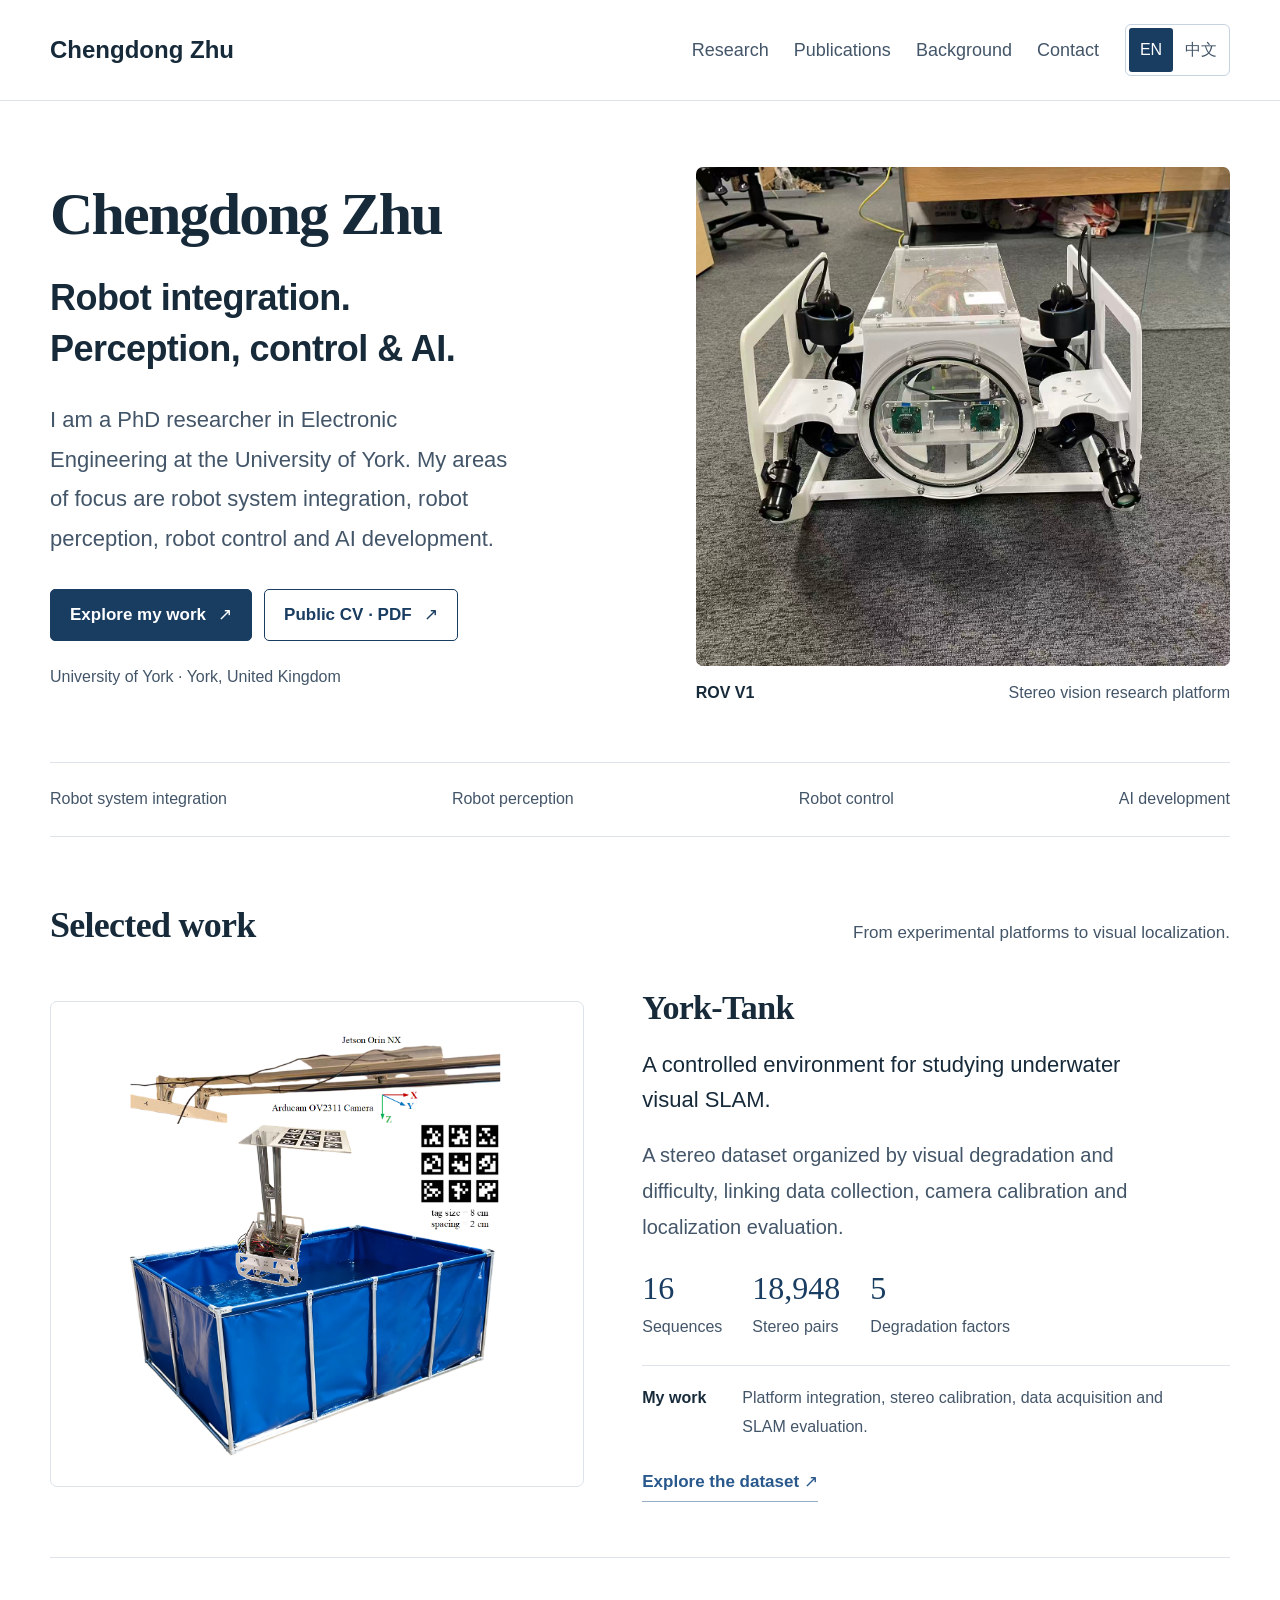
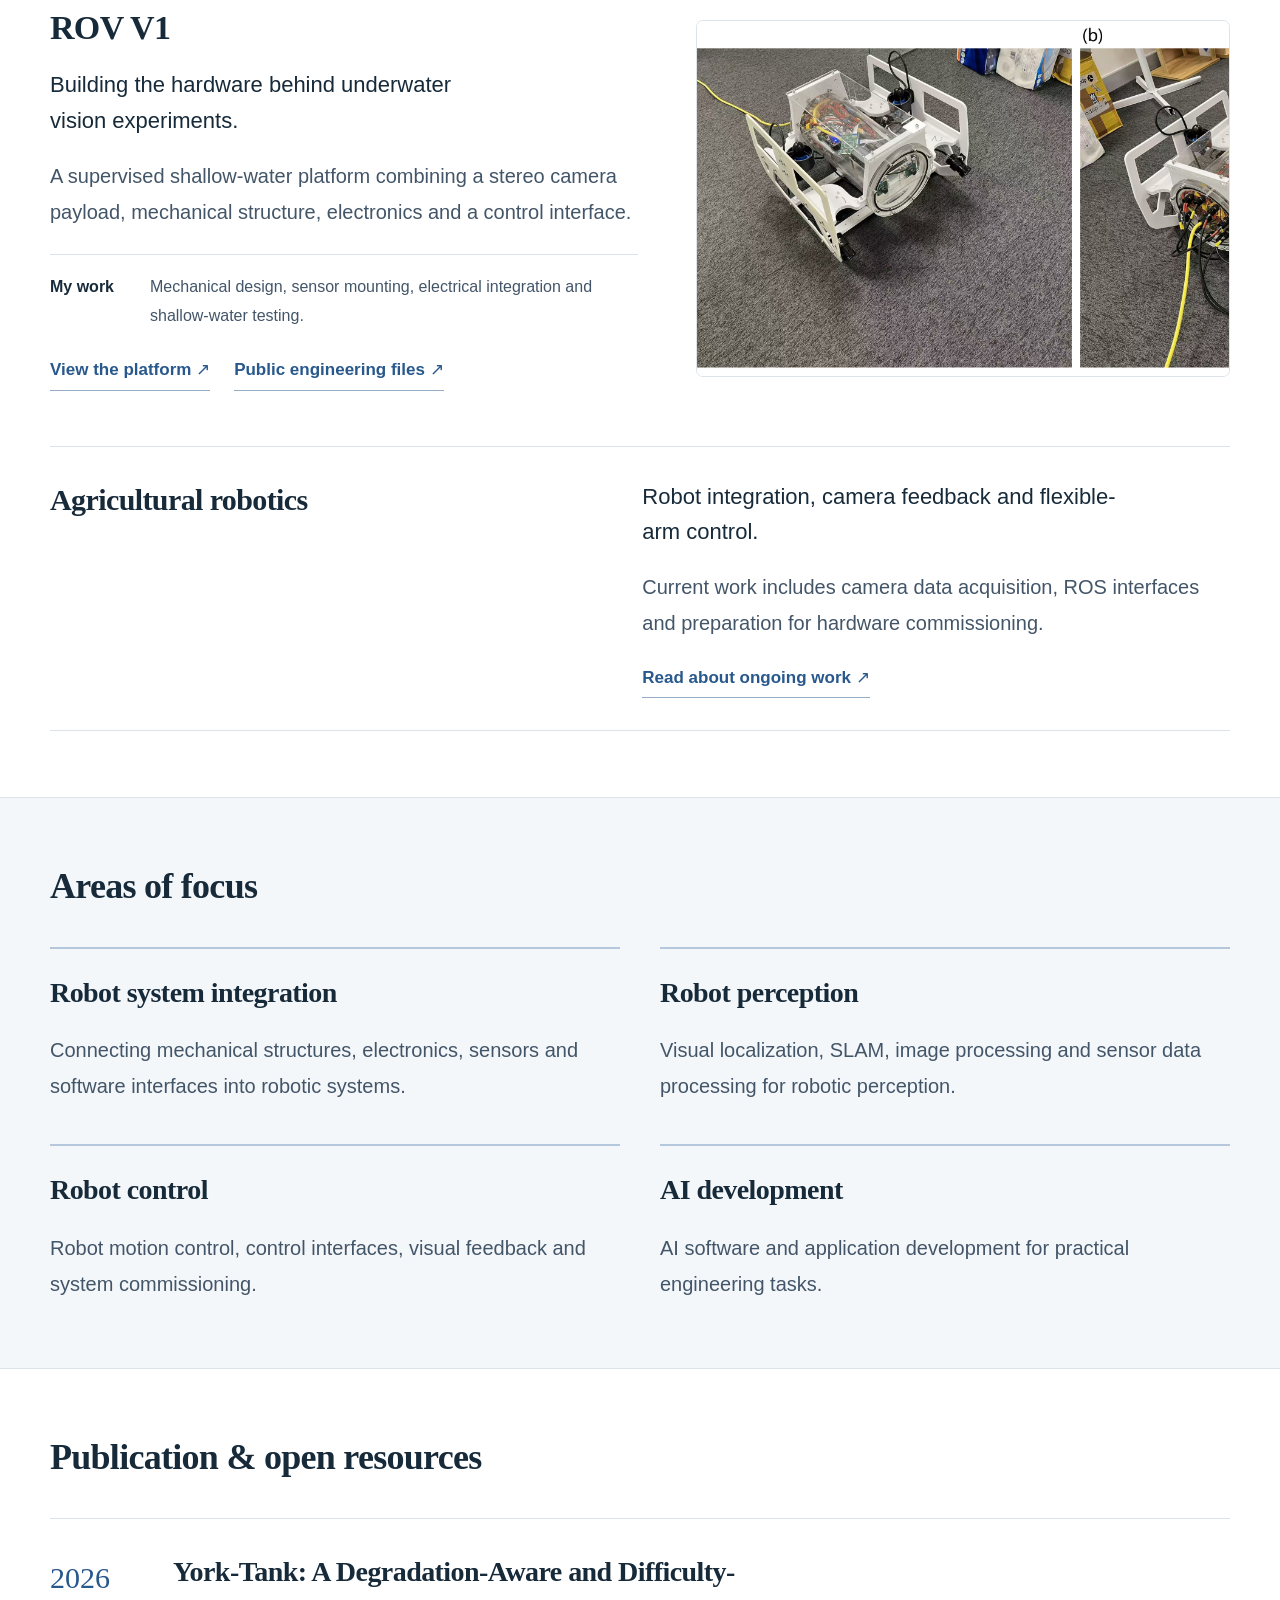
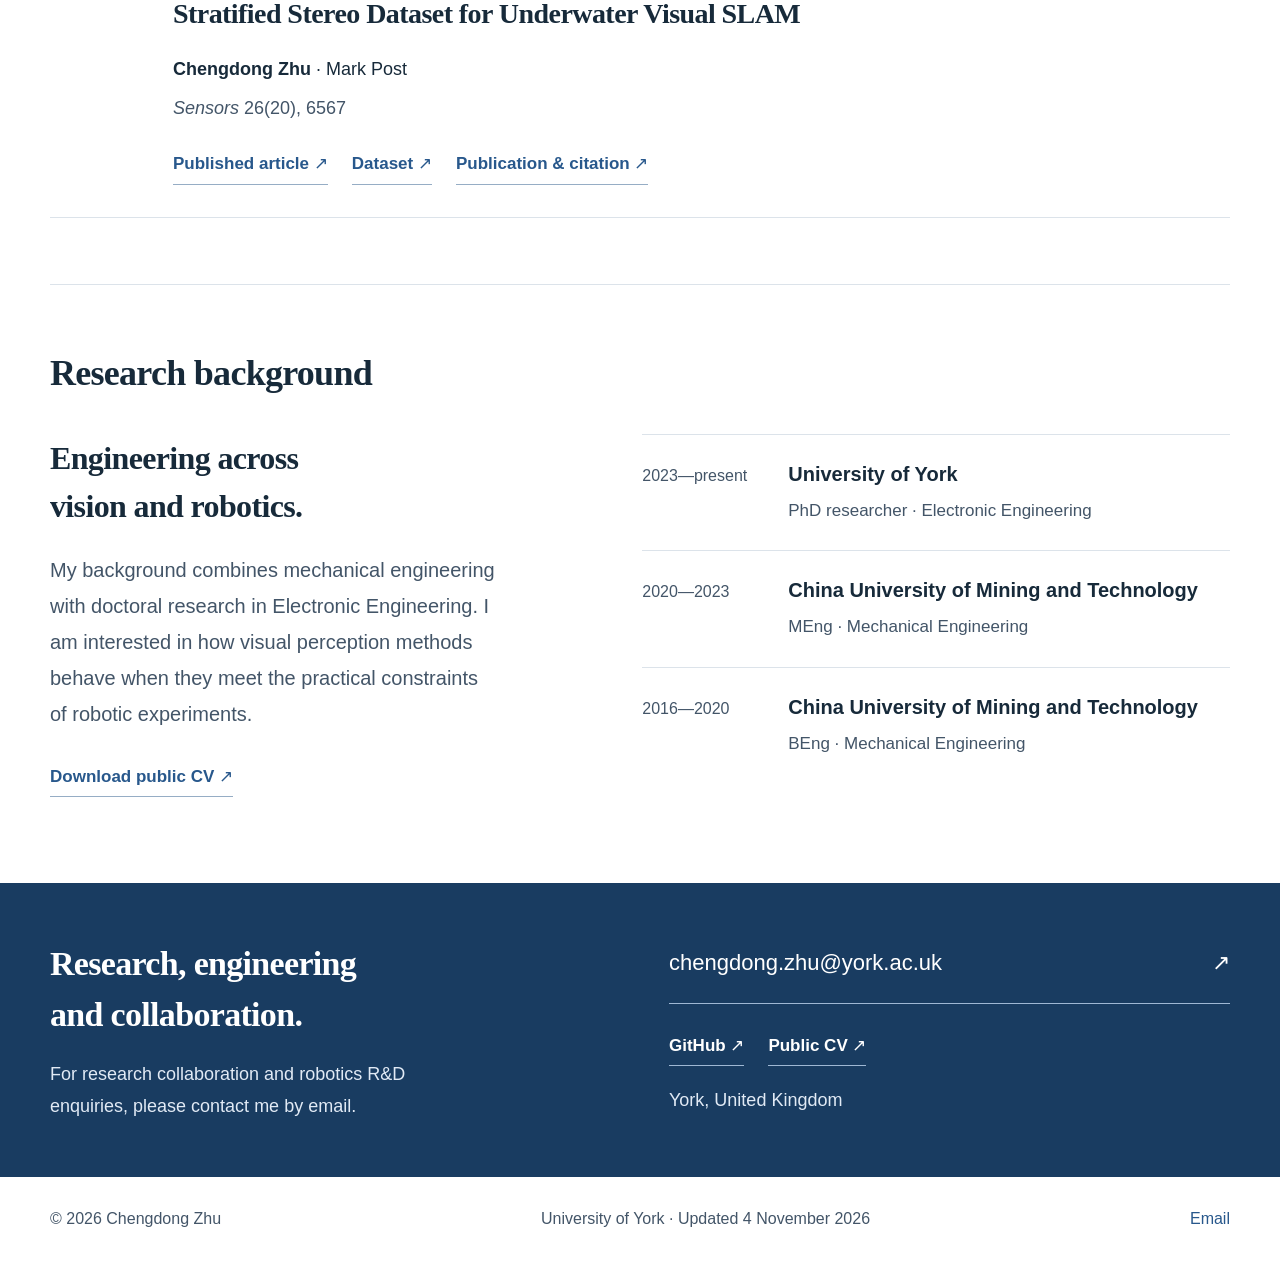
==== commit 4ef70c70: "Align homepage with robotics integration, perception, control and AI development" ====
--- a/index.html
+++ b/index.html
@@ -1,25 +1,25 @@
 <!doctype html>
 <html lang="en"><head><meta charset="utf-8"><meta name="viewport" content="width=device-width, initial-scale=1">
-<title>Chengdong Zhu | Robotics, Vision &amp; Systems</title><meta name="description" content="Chengdong Zhu, PhD researcher in Electronic Engineering at the University of York. Underwater visual SLAM, image processing and robotic system integration.">
-<meta name="theme-color" content="#ffffff"><meta property="og:type" content="website"><meta property="og:title" content="Chengdong Zhu | Robotics, Vision &amp; Systems"><meta property="og:description" content="Chengdong Zhu, PhD researcher in Electronic Engineering at the University of York. Underwater visual SLAM, image processing and robotic system integration."><meta property="og:image" content="https://zhuchengdong.com/assets/rov-front.jpg"><meta property="og:url" content="https://zhuchengdong.com/">
-<link rel="canonical" href="https://zhuchengdong.com/"><link rel="icon" href="assets/favicon.svg?v=20261104-r3" type="image/svg+xml"><link rel="stylesheet" href="assets/style.css?v=20261104-r3">
+<title>Chengdong Zhu | Robotics &amp; AI Development</title><meta name="description" content="Chengdong Zhu, PhD researcher in Electronic Engineering at the University of York. Robot system integration, robot perception, robot control and AI development.">
+<meta name="theme-color" content="#ffffff"><meta property="og:type" content="website"><meta property="og:title" content="Chengdong Zhu | Robotics &amp; AI Development"><meta property="og:description" content="Chengdong Zhu, PhD researcher in Electronic Engineering at the University of York. Robot system integration, robot perception, robot control and AI development."><meta property="og:image" content="https://zhuchengdong.com/assets/rov-front.jpg"><meta property="og:url" content="https://zhuchengdong.com/">
+<link rel="canonical" href="https://zhuchengdong.com/"><link rel="icon" href="assets/favicon.svg?v=20261104-r3" type="image/svg+xml"><link rel="stylesheet" href="assets/style.css?v=20261104-r4">
 <script src="assets/site.js" defer></script></head>
-<body data-title-en="Chengdong Zhu | Robotics, Vision &amp; Systems" data-title-zh="朱铖栋 | 机器人视觉感知与系统集成" data-desc-en="Chengdong Zhu, PhD researcher in Electronic Engineering at the University of York. Underwater visual SLAM, image processing and robotic system integration." data-desc-zh="朱铖栋，约克大学电子工程博士研究生，从事水下视觉SLAM、图像处理与机器人系统集成。">
+<body data-title-en="Chengdong Zhu | Robotics &amp; AI Development" data-title-zh="朱铖栋 | 机器人系统集成、感知、控制与AI开发" data-desc-en="Chengdong Zhu, PhD researcher in Electronic Engineering at the University of York. Robot system integration, robot perception, robot control and AI development." data-desc-zh="朱铖栋，约克大学电子工程博士研究生，工作方向为机器人系统集成、机器人感知、机器人控制与AI开发。">
 <a class="skip" href="#main"><span data-en="Skip to content" data-zh="跳转至正文">Skip to content</span></a>
 <header class="masthead"><div class="wrap header-inner"><a class="brand" href="index.html" aria-label="Chengdong Zhu / 朱铖栋"><span data-en="Chengdong Zhu" data-zh="朱铖栋">Chengdong Zhu</span><span class="brand-note"><span data-en="RESEARCH &amp; ENGINEERING" data-zh="研究与工程">RESEARCH &amp; ENGINEERING</span></span></a>
 <div class="header-controls"><button class="menu-toggle" type="button" aria-expanded="false" aria-controls="main-nav"><span data-en="Menu" data-zh="导航">Menu</span></button><nav id="main-nav" aria-label="Main navigation"><a href="index.html#research"><span data-en="Research" data-zh="研究项目">Research</span></a><a href="publications.html"><span data-en="Publications" data-zh="论文与资源">Publications</span></a><a href="index.html#background"><span data-en="Background" data-zh="研究背景">Background</span></a><a href="index.html#contact"><span data-en="Contact" data-zh="联系">Contact</span></a></nav>
 <div class="language-switch" role="group" aria-label="Language / 语言"><button type="button" data-language="en" aria-pressed="true">EN</button><button type="button" data-language="zh" aria-pressed="false">中文</button></div></div></div></header>
-<main id="main"><section class="wrap hero" aria-labelledby="hero-name"><div class="hero-copy"><p class="eyebrow"><span data-en="ROBOTICS · VISION · SYSTEMS" data-zh="机器人 · 视觉 · 系统">ROBOTICS · VISION · SYSTEMS</span></p><h1 id="hero-name"><span data-en="Chengdong Zhu" data-zh="朱铖栋">Chengdong Zhu</span></h1><h2 class="hero-statement" data-en="Visual perception.
-Robotic systems." data-zh="机器人视觉感知
-与系统集成">Visual perception.
-Robotic systems.</h2><p class="hero-intro" data-en="I am a PhD researcher in Electronic Engineering at the University of York. I work on underwater visual localization, image processing and the robotic platforms that connect algorithms with experiments." data-zh="我是约克大学电子工程专业博士研究生，研究水下视觉定位与图像处理，并开展机器人平台搭建、系统集成和实验验证。">I am a PhD researcher in Electronic Engineering at the University of York. I work on underwater visual localization, image processing and the robotic platforms that connect algorithms with experiments.</p>
+<main id="main"><section class="wrap hero" aria-labelledby="hero-name"><div class="hero-copy"><p class="eyebrow"><span data-en="ROBOTICS · VISION · SYSTEMS" data-zh="机器人 · 视觉 · 系统">ROBOTICS · VISION · SYSTEMS</span></p><h1 id="hero-name"><span data-en="Chengdong Zhu" data-zh="朱铖栋">Chengdong Zhu</span></h1><h2 class="hero-statement" data-en="Robot integration.
+Perception, control &amp; AI." data-zh="机器人系统集成
+感知、控制与AI开发">Robot integration.
+Perception, control &amp; AI.</h2><p class="hero-intro" data-en="I am a PhD researcher in Electronic Engineering at the University of York. My areas of focus are robot system integration, robot perception, robot control and AI development." data-zh="我是约克大学电子工程专业博士研究生，方向涵盖机器人系统集成、机器人感知、机器人控制和AI开发。">I am a PhD researcher in Electronic Engineering at the University of York. My areas of focus are robot system integration, robot perception, robot control and AI development.</p>
 <div class="actions"><a class="button primary" href="#research" ><span data-en="Explore my work" data-zh="查看研究项目">Explore my work</span><span aria-hidden="true"> ↗</span></a><a class="button secondary" href="assets/Chengdong_Zhu_Public_CV.pdf" download><span data-en="Public CV · PDF" data-zh="公开简历 · 英文 PDF">Public CV · PDF</span><span aria-hidden="true"> ↗</span></a></div><p class="hero-location"><span data-en="University of York · York, United Kingdom" data-zh="英国约克大学 · 电子工程">University of York · York, United Kingdom</span></p></div>
 <figure class="hero-figure"><img src="assets/rov-front.jpg" alt="Front view of the V1 underwater research robot and its stereo cameras" width="1707" height="1280" fetchpriority="high"><figcaption><span>ROV V1</span><span data-en="Stereo vision research platform" data-zh="双目视觉研究平台">Stereo vision research platform</span></figcaption></figure></section>
-<div class="wrap focus-strip"><span class="eyebrow" data-en="Current focus" data-zh="研究重点">Current focus</span><span><span data-en="Underwater visual SLAM" data-zh="水下视觉 SLAM">Underwater visual SLAM</span></span><span><span data-en="Image degradation &amp; perception" data-zh="图像退化与视觉感知">Image degradation &amp; perception</span></span><span><span data-en="Robot system integration" data-zh="机器人系统集成">Robot system integration</span></span></div><section class="wrap section" id="research"><div class="section-heading"><div><span class="section-number">01</span><h2 data-en="Selected work" data-zh="研究与工程项目">Selected work</h2></div><p data-en="From experimental platforms to visual localization." data-zh="从实验平台搭建，到视觉定位与评价。">From experimental platforms to visual localization.</p></div>
+<div class="wrap focus-strip"><span class="eyebrow" data-en="Areas of focus" data-zh="工作方向">Areas of focus</span><span><span data-en="Robot system integration" data-zh="机器人系统集成">Robot system integration</span></span><span><span data-en="Robot perception" data-zh="机器人感知">Robot perception</span></span><span><span data-en="Robot control" data-zh="机器人控制">Robot control</span></span><span><span data-en="AI development" data-zh="AI开发">AI development</span></span></div><section class="wrap section" id="research"><div class="section-heading"><div><span class="section-number">01</span><h2 data-en="Selected work" data-zh="研究与工程项目">Selected work</h2></div><p data-en="From experimental platforms to visual localization." data-zh="从实验平台搭建，到视觉定位与评价。">From experimental platforms to visual localization.</p></div>
 <article class="featured-project" id="york-tank"><a class="project-visual tank-visual" href="york-tank.html" aria-label="York-Tank project"><img src="assets/tank-setup.png" alt="York-Tank controlled tank experiment with an overhead camera and AprilTag array" width="1127" height="1263" loading="lazy"></a><div class="project-copy"><p class="eyebrow"><span data-en="01 / DATASET &amp; PUBLICATION" data-zh="01 / 数据集与论文">01 / DATASET &amp; PUBLICATION</span></p><h3><a href="york-tank.html">York-Tank</a></h3><p class="project-deck" data-en="A controlled environment for studying underwater visual SLAM." data-zh="面向水下视觉 SLAM 的受控实验数据集。">A controlled environment for studying underwater visual SLAM.</p><p data-en="A stereo dataset organized by visual degradation and difficulty, linking data collection, camera calibration and localization evaluation." data-zh="按视觉退化类型与难度组织双目序列，将数据采集、相机标定和定位评价联系起来。">A stereo dataset organized by visual degradation and difficulty, linking data collection, camera calibration and localization evaluation.</p><dl class="project-stats"><div><dt><span data-en="Sequences" data-zh="序列">Sequences</span></dt><dd>16</dd></div><div><dt><span data-en="Stereo pairs" data-zh="双目图像对">Stereo pairs</span></dt><dd>18,948</dd></div><div><dt><span data-en="Degradation factors" data-zh="退化因素">Degradation factors</span></dt><dd>5</dd></div></dl><p class="role-line"><strong data-en="My work" data-zh="我的工作">My work</strong><span><span data-en="Platform integration, stereo calibration, data acquisition and SLAM evaluation." data-zh="平台集成、双目标定、数据采集与 SLAM 评价。">Platform integration, stereo calibration, data acquisition and SLAM evaluation.</span></span></p><a class="text-link" href="york-tank.html" ><span data-en="Explore the dataset" data-zh="查看数据集项目">Explore the dataset</span><span aria-hidden="true"> ↗</span></a></div></article>
 <article class="project-row"><div class="project-copy"><p class="eyebrow"><span data-en="02 / ROBOT PLATFORM" data-zh="02 / 机器人平台">02 / ROBOT PLATFORM</span></p><h3><a href="rov-v1.html">ROV V1</a></h3><p class="project-deck" data-en="Building the hardware behind underwater vision experiments." data-zh="支撑水下视觉实验的机器人硬件平台。">Building the hardware behind underwater vision experiments.</p><p data-en="A supervised shallow-water platform combining a stereo camera payload, mechanical structure, electronics and a control interface." data-zh="集成双目相机载荷、机械结构、电子系统与控制接口，用于人工监督的浅水研究。">A supervised shallow-water platform combining a stereo camera payload, mechanical structure, electronics and a control interface.</p><p class="role-line"><strong data-en="My work" data-zh="我的工作">My work</strong><span><span data-en="Mechanical design, sensor mounting, electrical integration and shallow-water testing." data-zh="机械设计、传感器安装、电气集成与浅水测试。">Mechanical design, sensor mounting, electrical integration and shallow-water testing.</span></span></p><div class="inline-links"><a class="text-link" href="rov-v1.html" ><span data-en="View the platform" data-zh="查看平台">View the platform</span><span aria-hidden="true"> ↗</span></a><a class="text-link" href="https://github.com/zhu-chengdong/rov-v1-hardwarex" ><span data-en="Public engineering files" data-zh="公开工程资料">Public engineering files</span><span aria-hidden="true"> ↗</span></a></div></div><a class="project-visual rov-visual" href="rov-v1.html" aria-label="ROV V1 platform"><img src="assets/rov-assembly.jpg" alt="Two views of the assembled V1 underwater robot" width="2884" height="1168" loading="lazy"></a></article>
-<article class="ongoing-project"><div><p class="eyebrow"><span data-en="03 / ONGOING" data-zh="03 / 进行中">03 / ONGOING</span></p><h3><span data-en="Agricultural robotics" data-zh="农业机器人">Agricultural robotics</span></h3></div><div><p class="project-deck" data-en="Robot integration, camera feedback and flexible-arm control." data-zh="机器人系统集成、相机反馈与柔性机械臂控制。">Robot integration, camera feedback and flexible-arm control.</p><p data-en="Current work includes camera data acquisition, ROS interfaces and preparation for hardware commissioning." data-zh="当前工作涉及相机数据采集、ROS 接口及实机联调准备。">Current work includes camera data acquisition, ROS interfaces and preparation for hardware commissioning.</p><a class="text-link" href="agricultural-robotics.html" ><span data-en="Read about ongoing work" data-zh="了解进行中的工作">Read about ongoing work</span><span aria-hidden="true"> ↗</span></a></div></article></section><section class="expertise-band"><div class="wrap section"><div class="section-heading"><div><span class="section-number">02</span><h2 data-en="How I work" data-zh="研究与技术能力">How I work</h2></div></div>
-<div class="expertise-grid"><article><span class="expertise-index">I</span><h3 data-en="Visual localization" data-zh="视觉定位">Visual localization</h3><p data-en="Developing and evaluating visual SLAM pipelines, with attention to tracking, trajectory error and failure under degraded images." data-zh="开发与评价视觉 SLAM 流程，关注退化图像条件下的跟踪、轨迹误差与失效情况。">Developing and evaluating visual SLAM pipelines, with attention to tracking, trajectory error and failure under degraded images.</p><p class="tool-line">C++ · Python · ROS</p></article><article><span class="expertise-index">II</span><h3 data-en="Data &amp; experiments" data-zh="数据与实验">Data &amp; experiments</h3><p data-en="Stereo camera calibration, image rectification, synchronized data collection and reproducible experiment organization." data-zh="双目相机标定、图像矫正、同步数据采集，以及可追溯的实验组织。">Stereo camera calibration, image rectification, synchronized data collection and reproducible experiment organization.</p><p class="tool-line"><span data-en="Stereo vision · Image processing" data-zh="双目视觉 · 图像处理">Stereo vision · Image processing</span></p></article><article><span class="expertise-index">III</span><h3 data-en="System integration" data-zh="系统集成">System integration</h3><p data-en="Connecting mechanical design, electronics, sensors and robot software through physical prototypes and testing." data-zh="通过实物平台与测试，将机械设计、电子系统、传感器和机器人软件连接起来。">Connecting mechanical design, electronics, sensors and robot software through physical prototypes and testing.</p><p class="tool-line">SolidWorks · ANSYS · ROS</p></article></div></div></section><section class="wrap section" id="resources"><div class="section-heading"><div><span class="section-number">03</span><h2 data-en="Publication &amp; open resources" data-zh="论文与开放资源">Publication &amp; open resources</h2></div></div>
+<article class="ongoing-project"><div><p class="eyebrow"><span data-en="03 / ONGOING" data-zh="03 / 进行中">03 / ONGOING</span></p><h3><span data-en="Agricultural robotics" data-zh="农业机器人">Agricultural robotics</span></h3></div><div><p class="project-deck" data-en="Robot integration, camera feedback and flexible-arm control." data-zh="机器人系统集成、相机反馈与柔性机械臂控制。">Robot integration, camera feedback and flexible-arm control.</p><p data-en="Current work includes camera data acquisition, ROS interfaces and preparation for hardware commissioning." data-zh="当前工作涉及相机数据采集、ROS 接口及实机联调准备。">Current work includes camera data acquisition, ROS interfaces and preparation for hardware commissioning.</p><a class="text-link" href="agricultural-robotics.html" ><span data-en="Read about ongoing work" data-zh="了解进行中的工作">Read about ongoing work</span><span aria-hidden="true"> ↗</span></a></div></article></section><section class="expertise-band"><div class="wrap section"><div class="section-heading"><div><span class="section-number">02</span><h2 data-en="Areas of focus" data-zh="工作方向">Areas of focus</h2></div></div>
+<div class="expertise-grid"><article><h3 data-en="Robot system integration" data-zh="机器人系统集成">Robot system integration</h3><p data-en="Connecting mechanical structures, electronics, sensors and software interfaces into robotic systems." data-zh="连接机械结构、电子系统、传感器与软件接口，开展机器人整体集成与联调。">Connecting mechanical structures, electronics, sensors and software interfaces into robotic systems.</p></article><article><h3 data-en="Robot perception" data-zh="机器人感知">Robot perception</h3><p data-en="Visual localization, SLAM, image processing and sensor data processing for robotic perception." data-zh="围绕机器人环境感知，开展视觉定位、SLAM、图像处理与传感器数据处理。">Visual localization, SLAM, image processing and sensor data processing for robotic perception.</p></article><article><h3 data-en="Robot control" data-zh="机器人控制">Robot control</h3><p data-en="Robot motion control, control interfaces, visual feedback and system commissioning." data-zh="关注机器人运动控制、控制接口、视觉反馈与系统联调。">Robot motion control, control interfaces, visual feedback and system commissioning.</p></article><article><h3 data-en="AI development" data-zh="AI开发">AI development</h3><p data-en="AI software and application development for practical engineering tasks." data-zh="关注AI软件与应用开发，将模型能力用于具体工程任务。">AI software and application development for practical engineering tasks.</p></article></div></div></section><section class="wrap section" id="resources"><div class="section-heading"><div><span class="section-number">03</span><h2 data-en="Publication &amp; open resources" data-zh="论文与开放资源">Publication &amp; open resources</h2></div></div>
 <article class="publication-preview"><span class="pub-year">2026</span><div><p class="eyebrow"><span data-en="JOURNAL ARTICLE" data-zh="期刊论文">JOURNAL ARTICLE</span></p><h3><a href="https://doi.org/10.3390/s26206567">York-Tank: A Degradation-Aware and Difficulty-Stratified Stereo Dataset for Underwater Visual SLAM</a></h3><p class="pub-authors"><strong>Chengdong Zhu</strong> · Mark Post</p><p class="muted"><em>Sensors</em> 26(20), 6567</p><div class="inline-links"><a class="text-link" href="https://doi.org/10.3390/s26206567" ><span data-en="Published article" data-zh="已发表论文">Published article</span><span aria-hidden="true"> ↗</span></a><a class="text-link" href="https://doi.org/10.5281/zenodo.23347574" ><span data-en="Dataset" data-zh="数据集">Dataset</span><span aria-hidden="true"> ↗</span></a><a class="text-link" href="publications.html" ><span data-en="Publication &amp; citation" data-zh="论文与引用">Publication &amp; citation</span><span aria-hidden="true"> ↗</span></a></div></div></article></section><section class="wrap section background-section" id="background"><div class="section-heading"><div><span class="section-number">04</span><h2 data-en="Research background" data-zh="研究背景">Research background</h2></div></div>
 <div class="background-grid"><div><h3 class="background-title" data-en="Engineering across
 vision and robotics." data-zh="连接视觉算法
--- a/assets/style.css
+++ b/assets/style.css
@@ -8,7 +8,7 @@
 .wrap{width:min(1180px,calc(100% - 96px));margin-inline:auto}.skip{position:fixed;top:-100px;left:20px;padding:12px 20px;background:white;z-index:100}.skip:focus{top:12px}.masthead{position:sticky;top:0;z-index:20;background:var(--paper);border-bottom:1px solid var(--line)}.header-inner{min-height:100px;display:flex;justify-content:space-between;align-items:center;gap:28px}.brand{font-size:1.5rem;font-weight:650;line-height:1.3;color:var(--ink);text-decoration:none;white-space:nowrap}.brand-note{display:none}.header-controls{display:flex;align-items:center;gap:26px}nav{display:flex;align-items:center;gap:25px}nav a{font-size:1.125rem;line-height:1.5;min-height:44px;padding-block:10px;color:var(--muted);text-decoration:none}nav a[aria-current],nav a:hover{color:var(--accent)}nav a[aria-current]{text-decoration:underline}.language-switch{display:flex;gap:3px;border:1px solid #c5d2df;border-radius:6px;padding:3px}.language-switch button{min-height:44px;min-width:44px;border:0;border-radius:3px;padding:6px 9px;background:transparent;color:var(--muted);font-size:1rem}.language-switch button[aria-pressed=true]{background:var(--deep);color:white}.menu-toggle{display:none}
 .eyebrow,.section-number,.expertise-index{display:none}.hero{display:grid;grid-template-columns:minmax(0,1.1fr) minmax(0,1fr);align-items:center;gap:58px;padding-block:66px 56px}.hero h1{font-size:3.75rem;line-height:1.1;letter-spacing:-.03em;margin-bottom:26px}.hero-statement{font-family:var(--sans);font-size:2.25rem;line-height:1.4;font-weight:550;white-space:pre-line;letter-spacing:-.015em}.hero-intro{font-size:1.375rem;line-height:1.8;color:var(--muted);margin-top:26px;max-width:38ch}.hero-location{font-size:1rem;color:var(--muted);margin-top:22px}.actions{display:flex;flex-wrap:wrap;gap:12px;margin-top:30px}.button{display:inline-flex;align-items:center;justify-content:center;gap:12px;min-height:52px;padding:11px 19px;border:1px solid var(--deep);border-radius:5px;font-size:1.0625rem;font-weight:550;text-decoration:none;line-height:1.6}.button.primary{background:var(--deep);color:#fff}.button.primary:hover{background:var(--accent)}.button.secondary{background:transparent;color:var(--deep)}.button.secondary:hover{background:var(--wash)}.hero-figure{margin:0}.hero-figure img{width:100%;aspect-ratio:1.07;object-fit:cover;object-position:center 46%;border-radius:7px}.hero-figure figcaption{display:flex;justify-content:space-between;gap:15px;padding-top:14px;font-size:1rem;line-height:1.6;color:var(--muted)}.hero-figure figcaption>span:first-child{color:var(--ink);font-weight:600}
 .focus-strip{display:flex;flex-wrap:wrap;justify-content:space-between;align-items:center;gap:14px 28px;border-block:1px solid var(--line);padding-block:22px;font-size:1rem;color:var(--muted)}.section{padding-block:66px}.section-heading{display:flex;justify-content:space-between;align-items:flex-end;gap:32px;margin-bottom:38px}.section-heading>div{min-width:0}.section-heading h2{font-size:2.25rem;letter-spacing:-.02em}.section-heading>p{max-width:390px;font-size:1.0625rem;line-height:1.7;color:var(--muted)}.featured-project{display:grid;grid-template-columns:minmax(0,1fr) minmax(0,1.1fr);gap:58px;align-items:center;padding-bottom:55px}.project-visual{display:block;border:1px solid var(--line);border-radius:7px;overflow:hidden;background:white;text-decoration:none}.tank-visual img{aspect-ratio:1.1;object-fit:contain;padding:20px}.project-copy h3{font-family:var(--serif);font-size:2.125rem;line-height:1.3;margin:0 0 17px}.project-copy h3 a{color:var(--ink);text-decoration:none}.project-deck{font-size:1.375rem;line-height:1.6;margin-bottom:18px}.project-copy>p:not(.project-deck):not(.role-line):not(.eyebrow){font-size:1.25rem;color:var(--muted);line-height:1.8}.project-stats{display:flex;flex-wrap:wrap;gap:30px;margin:24px 0}.project-stats>div{display:flex;flex-direction:column-reverse;gap:5px}.project-stats dt{font-size:1rem;color:var(--muted)}.project-stats dd{font-family:var(--serif);font-size:2rem;margin:0;line-height:1.2;color:var(--deep)}.role-line{border-top:1px solid var(--line);padding-top:18px;margin:24px 0 20px;font-size:1rem;color:var(--muted);display:grid;grid-template-columns:84px minmax(0,1fr);gap:16px}.role-line strong{color:var(--ink);font-weight:600}.text-link{display:inline-block;font-size:1.0625rem;font-weight:550;border-bottom:1px solid #96adc5;padding-block:6px;text-decoration:none;line-height:1.6}.text-link:hover{border-color:var(--deep)}.project-row{display:grid;grid-template-columns:minmax(0,1.1fr) minmax(0,1fr);gap:58px;align-items:center;border-top:1px solid var(--line);padding-block:48px 55px}.rov-visual img{aspect-ratio:1.5;width:100%;object-fit:cover;object-position:17% center}.inline-links{display:flex;flex-wrap:wrap;align-items:center;gap:12px 24px}.ongoing-project{display:grid;grid-template-columns:minmax(0,1fr) minmax(0,1.1fr);gap:58px;padding-block:32px;border-block:1px solid var(--line)}.ongoing-project h3{font-family:var(--serif);font-size:1.875rem;line-height:1.4}.ongoing-project p:not(.project-deck):not(.eyebrow){font-size:1.25rem;color:var(--muted);margin-bottom:17px}.ongoing-project .project-deck{font-size:1.375rem}
-.expertise-band{background:var(--wash);border-block:1px solid var(--line)}.expertise-grid{display:grid;grid-template-columns:repeat(3,minmax(0,1fr));gap:40px}.expertise-grid article{border-top:2px solid #b5c7da;padding-top:24px}.expertise-grid h3{font-family:var(--serif);font-size:1.75rem;margin-bottom:20px;line-height:1.4}.expertise-grid p{font-size:1.25rem;color:var(--muted);line-height:1.8}.expertise-grid .tool-line{font-size:1rem;color:var(--ink);margin-top:24px;line-height:1.8}.publication-preview,.publication-full{display:grid;grid-template-columns:95px minmax(0,1fr);gap:28px;border-block:1px solid var(--line);padding-block:32px}.pub-year{font-family:var(--serif);font-size:1.875rem;color:var(--accent)}.publication-preview h3,.publication-full h3{font-family:var(--serif);font-size:1.75rem;line-height:1.5;margin:0 0 18px;max-width:850px;overflow-wrap:anywhere}.publication-preview h3 a{color:var(--ink);text-decoration:none}.pub-authors{font-size:1.125rem}.muted{color:var(--muted)}.publication-preview .muted{font-size:1.125rem;margin:7px 0 20px}.background-section{border-top:1px solid var(--line)}.background-grid{display:grid;grid-template-columns:minmax(0,1fr) minmax(0,1.1fr);gap:58px}.background-title{font-family:var(--serif);font-size:2rem;line-height:1.5;white-space:pre-line;margin-bottom:22px}.background-grid>div>p{font-size:1.25rem;color:var(--muted);max-width:40ch;margin-bottom:25px}.education{list-style:none;padding:0;margin:0}.education li{display:grid;grid-template-columns:126px minmax(0,1fr);gap:20px;border-top:1px solid var(--line);padding-block:24px}.education time{font-size:1rem;color:var(--muted);padding-top:3px}.education h4{font-size:1.25rem;font-weight:600;line-height:1.5}.education p{font-size:1.0625rem;color:var(--muted);margin-top:7px}
+.expertise-band{background:var(--wash);border-block:1px solid var(--line)}.expertise-grid{display:grid;grid-template-columns:repeat(2,minmax(0,1fr));gap:40px}.expertise-grid article{border-top:2px solid #b5c7da;padding-top:24px}.expertise-grid h3{font-family:var(--serif);font-size:1.75rem;margin-bottom:20px;line-height:1.4}.expertise-grid p{font-size:1.25rem;color:var(--muted);line-height:1.8}.expertise-grid .tool-line{font-size:1rem;color:var(--ink);margin-top:24px;line-height:1.8}.publication-preview,.publication-full{display:grid;grid-template-columns:95px minmax(0,1fr);gap:28px;border-block:1px solid var(--line);padding-block:32px}.pub-year{font-family:var(--serif);font-size:1.875rem;color:var(--accent)}.publication-preview h3,.publication-full h3{font-family:var(--serif);font-size:1.75rem;line-height:1.5;margin:0 0 18px;max-width:850px;overflow-wrap:anywhere}.publication-preview h3 a{color:var(--ink);text-decoration:none}.pub-authors{font-size:1.125rem}.muted{color:var(--muted)}.publication-preview .muted{font-size:1.125rem;margin:7px 0 20px}.background-section{border-top:1px solid var(--line)}.background-grid{display:grid;grid-template-columns:minmax(0,1fr) minmax(0,1.1fr);gap:58px}.background-title{font-family:var(--serif);font-size:2rem;line-height:1.5;white-space:pre-line;margin-bottom:22px}.background-grid>div>p{font-size:1.25rem;color:var(--muted);max-width:40ch;margin-bottom:25px}.education{list-style:none;padding:0;margin:0}.education li{display:grid;grid-template-columns:126px minmax(0,1fr);gap:20px;border-top:1px solid var(--line);padding-block:24px}.education time{font-size:1rem;color:var(--muted);padding-top:3px}.education h4{font-size:1.25rem;font-weight:600;line-height:1.5}.education p{font-size:1.0625rem;color:var(--muted);margin-top:7px}
 .contact-section{background:var(--deep);color:white;margin-top:20px}.contact-inner{display:grid;grid-template-columns:minmax(0,1fr) minmax(0,1fr);align-items:center;gap:58px;padding-block:55px}.contact-section h2{font-size:2.125rem;white-space:pre-line;line-height:1.5}.contact-section p:not(.eyebrow){font-size:1.125rem;color:#e1eaf5;max-width:40ch;margin-top:18px}.contact-section a{color:white}.contact-email{display:block;font-size:1.375rem;text-decoration:none;border-bottom:1px solid #9fb8d4;padding-bottom:20px;overflow-wrap:anywhere}.contact-email>span{float:right}.contact-links .inline-links{margin-top:22px}.contact-section .text-link{border-color:#9fb8d4}.footer{display:flex;flex-wrap:wrap;justify-content:space-between;gap:15px;font-size:1rem;color:var(--muted);padding-block:28px}.footer a{text-decoration:none}
 .detail-header{padding-block:38px 40px}.detail-header>.text-link{font-size:1rem;margin-bottom:28px}.detail-header h1{font-size:3rem;line-height:1.3;letter-spacing:-.02em}.detail-lead{font-size:1.5rem;line-height:1.7;max-width:44ch;color:var(--muted);margin-top:23px}.detail-layout{display:grid;grid-template-columns:minmax(0,1fr) 260px;gap:55px;align-items:start;padding-bottom:70px}.detail-main{min-width:0}.detail-aside{position:sticky;top:128px;border-top:2px solid var(--deep);padding-top:22px}.detail-aside .button{display:flex;width:100%;margin-bottom:12px;font-size:1rem;justify-content:space-between}.aside-meta{font-size:1rem;color:var(--muted);line-height:1.7;margin-top:18px}.detail-image{background:white;border:1px solid var(--line);border-radius:7px;overflow:hidden;margin-bottom:38px}.detail-image img{width:100%}.detail-image.contain img{height:490px;object-fit:contain;padding:20px}.detail-image figcaption{border-top:1px solid var(--line);padding:14px 18px;font-size:1rem;color:var(--muted);background:var(--wash)}.detail-section{margin-block:36px}.detail-section h2{font-size:2rem;margin-bottom:23px}.detail-section p{font-size:1.25rem;line-height:1.85;color:var(--muted);max-width:70ch}.detail-section p.note{font-size:1rem;padding:18px 20px;border:1px solid var(--line);background:var(--wash);border-radius:5px;margin-top:25px}.detail-stats{display:grid;grid-template-columns:repeat(4,minmax(0,1fr));gap:20px;border-block:1px solid var(--line);padding-block:25px;margin-block:32px}.detail-stats>div{display:flex;flex-direction:column-reverse;gap:7px}.detail-stats dd{font-size:2rem;font-family:var(--serif);margin:0;color:var(--deep)}.detail-stats dt{font-size:1rem;color:var(--muted)}.table-scroll{overflow-x:auto;max-width:100%;margin-block:28px}table{width:100%;border-collapse:collapse;font-size:1rem;white-space:nowrap;text-align:left;font-variant-numeric:tabular-nums}caption{text-align:left;font-size:1rem;color:var(--muted);padding-bottom:16px}th,td{padding:12px;border-bottom:1px solid var(--line)}thead th{font-weight:600;background:var(--wash)}tbody th{font-weight:400}th:last-child,td:last-child{text-align:right}tfoot th,tfoot td{font-weight:600}.citation-box{background:var(--wash);border:1px solid var(--line);border-radius:6px;padding:26px}.citation-box p{font-size:1.125rem;overflow-wrap:anywhere}.copy-button{min-height:44px;margin-top:22px;border:1px solid #96adc5;border-radius:5px;padding:8px 16px;background:white;color:var(--deep);font-size:1rem}.copy-button:hover{background:#e4edf7}.copy-status{font-size:1rem;color:var(--accent);margin-left:15px}.prose-page{max-width:850px;padding-bottom:70px}.wide-prose{max-width:1000px}.publication-full p{font-size:1.125rem;margin-bottom:9px}.resource-item{padding-block:26px;border-bottom:1px solid var(--line);display:flex;gap:30px;justify-content:space-between;align-items:center}.resource-item h3{font-size:1.5rem;margin-bottom:12px}.resource-item p{font-size:1.125rem}.resource-item>a{white-space:nowrap}
 html[lang=zh-CN] h1,html[lang=zh-CN] h2,html[lang=zh-CN] h3{font-family:var(--sans);font-weight:600;letter-spacing:0}html[lang=zh-CN] .hero h1{font-size:3.75rem;letter-spacing:.03em}html[lang=zh-CN] .hero-statement{font-size:2.25rem;line-height:1.5}html[lang=zh-CN] .hero-intro{max-width:27em}
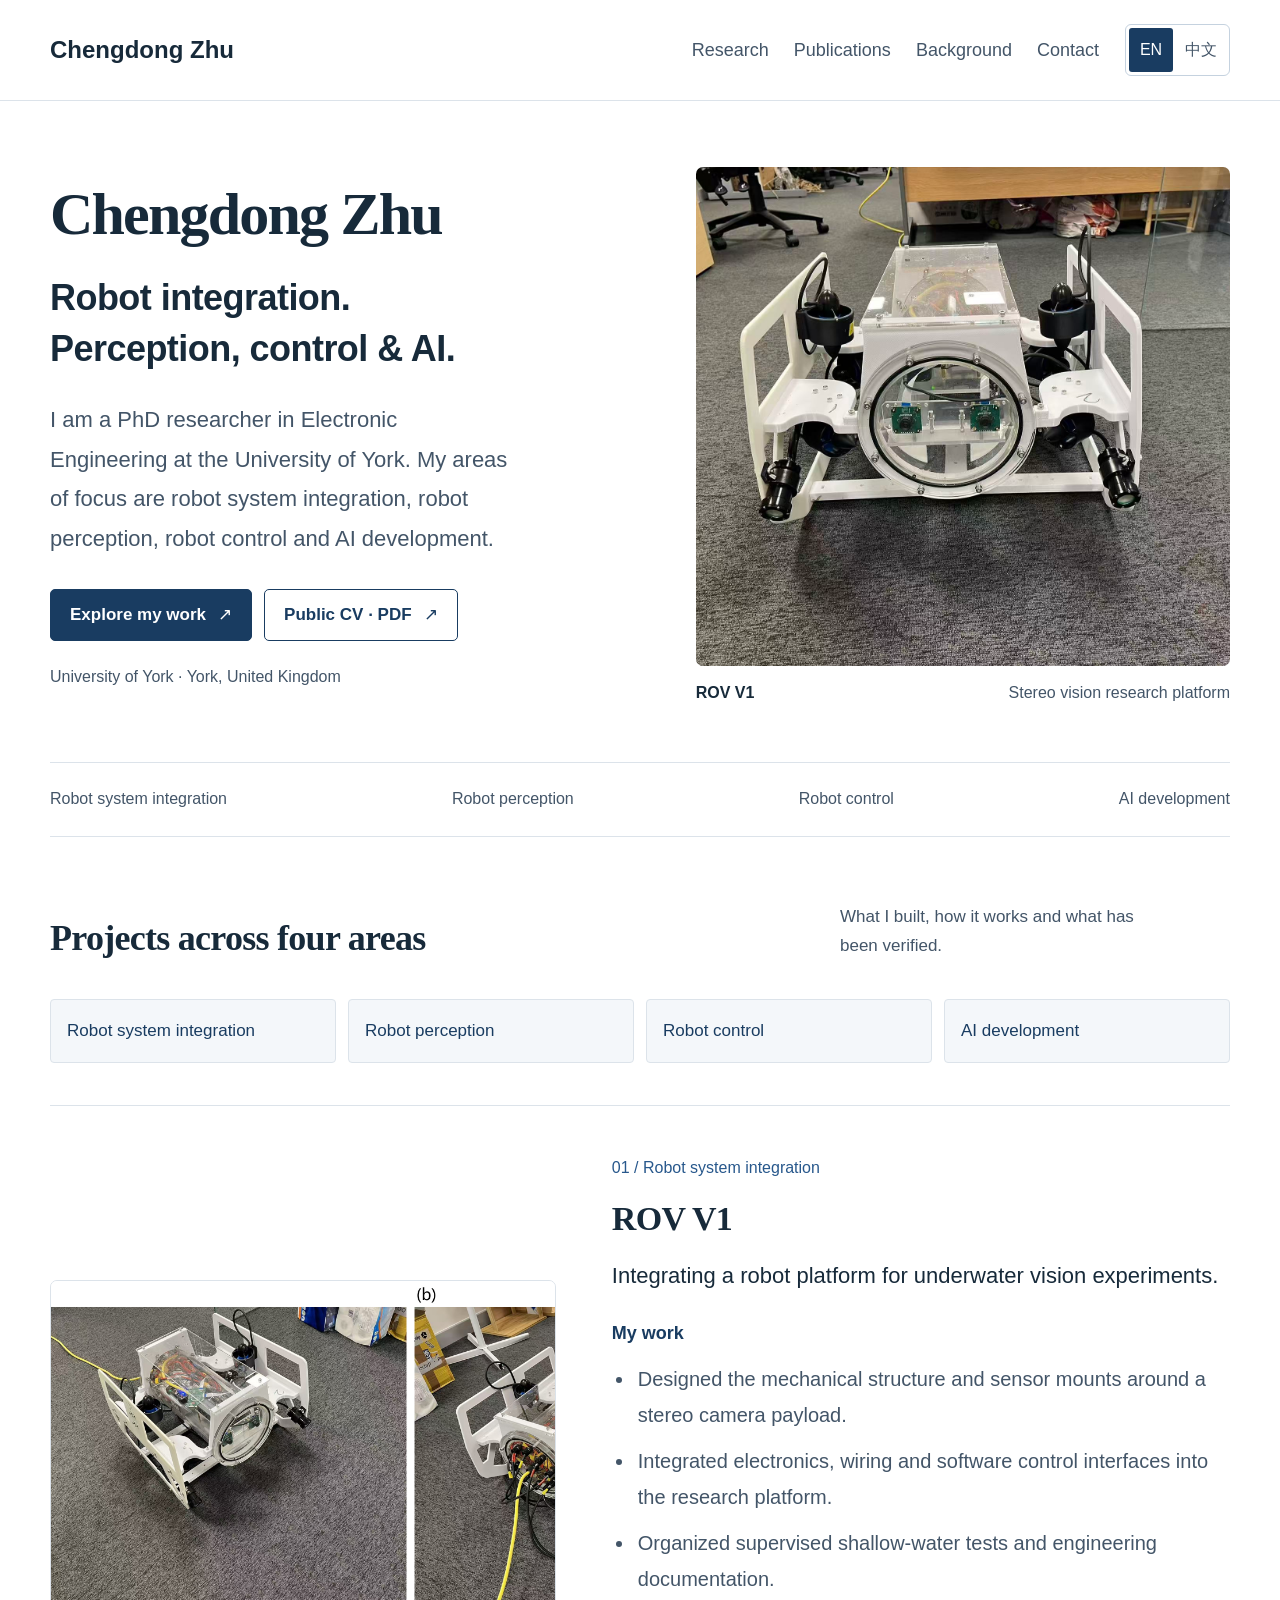
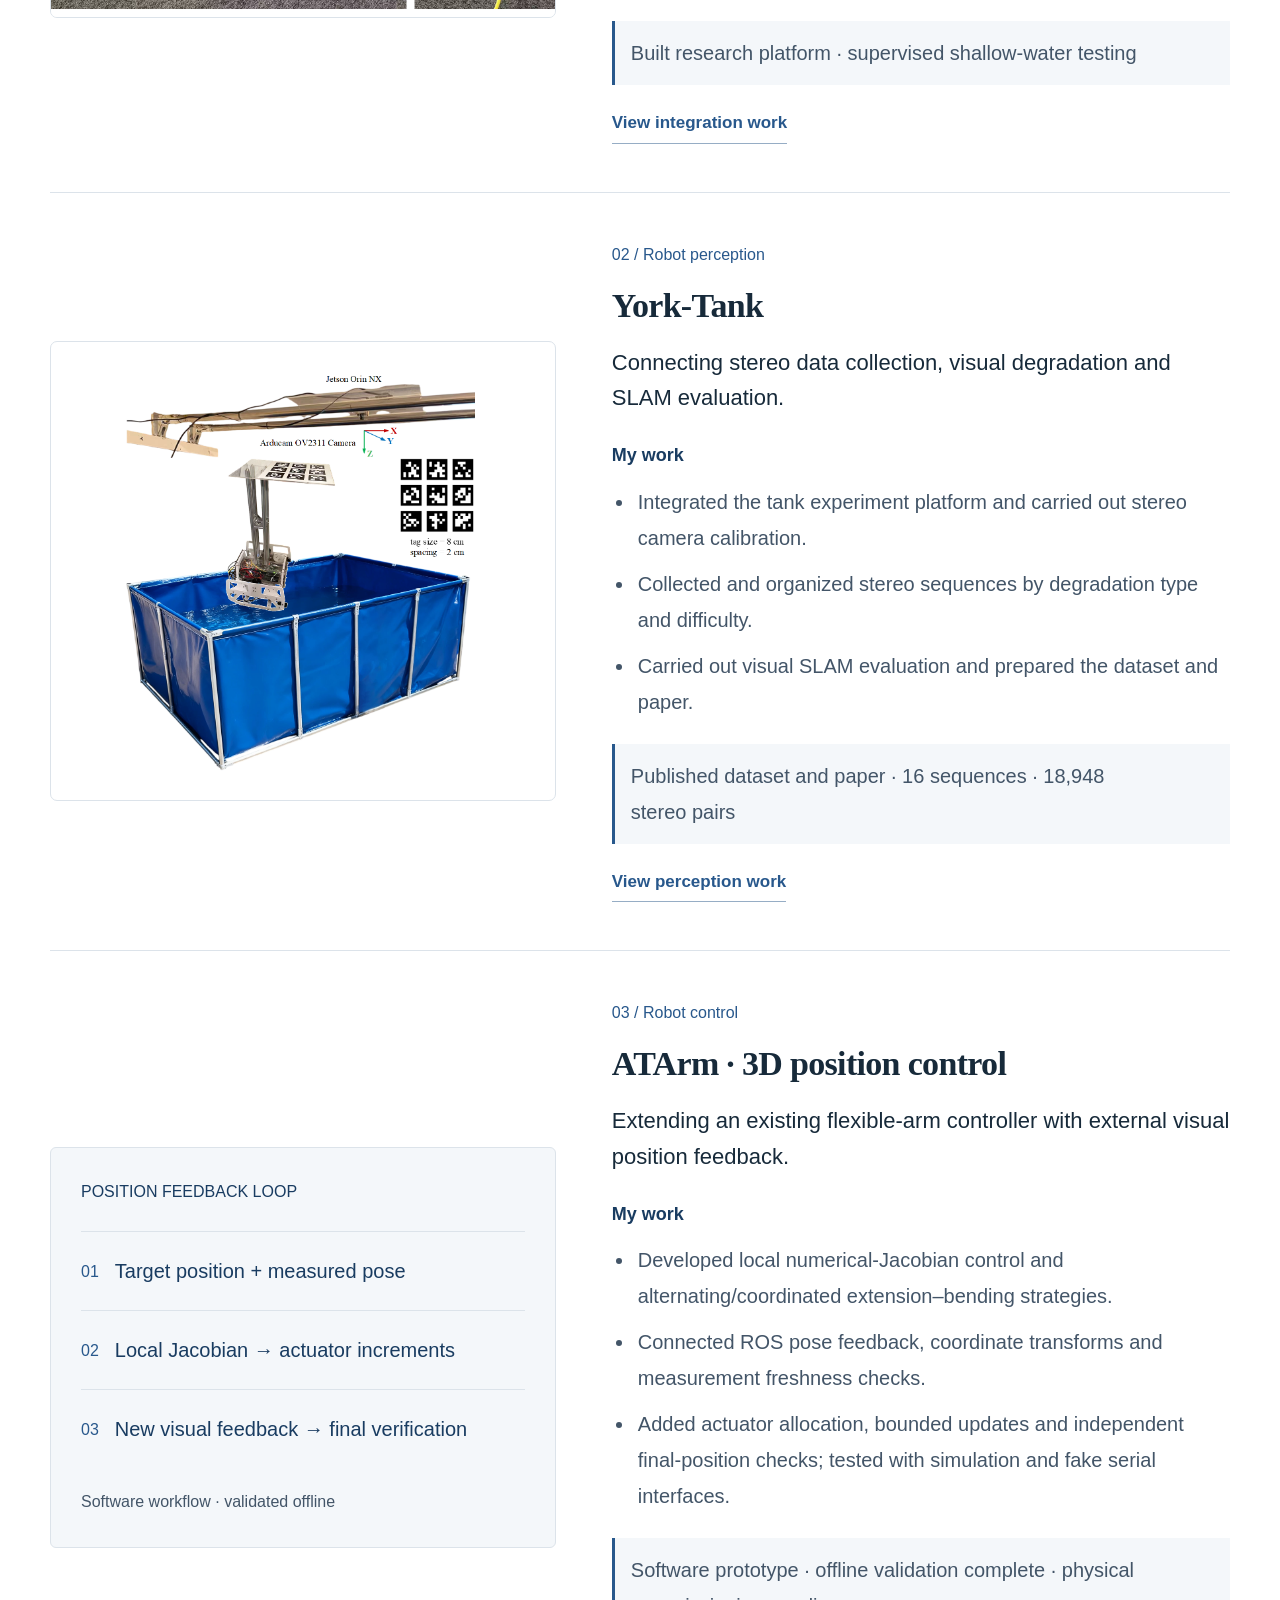
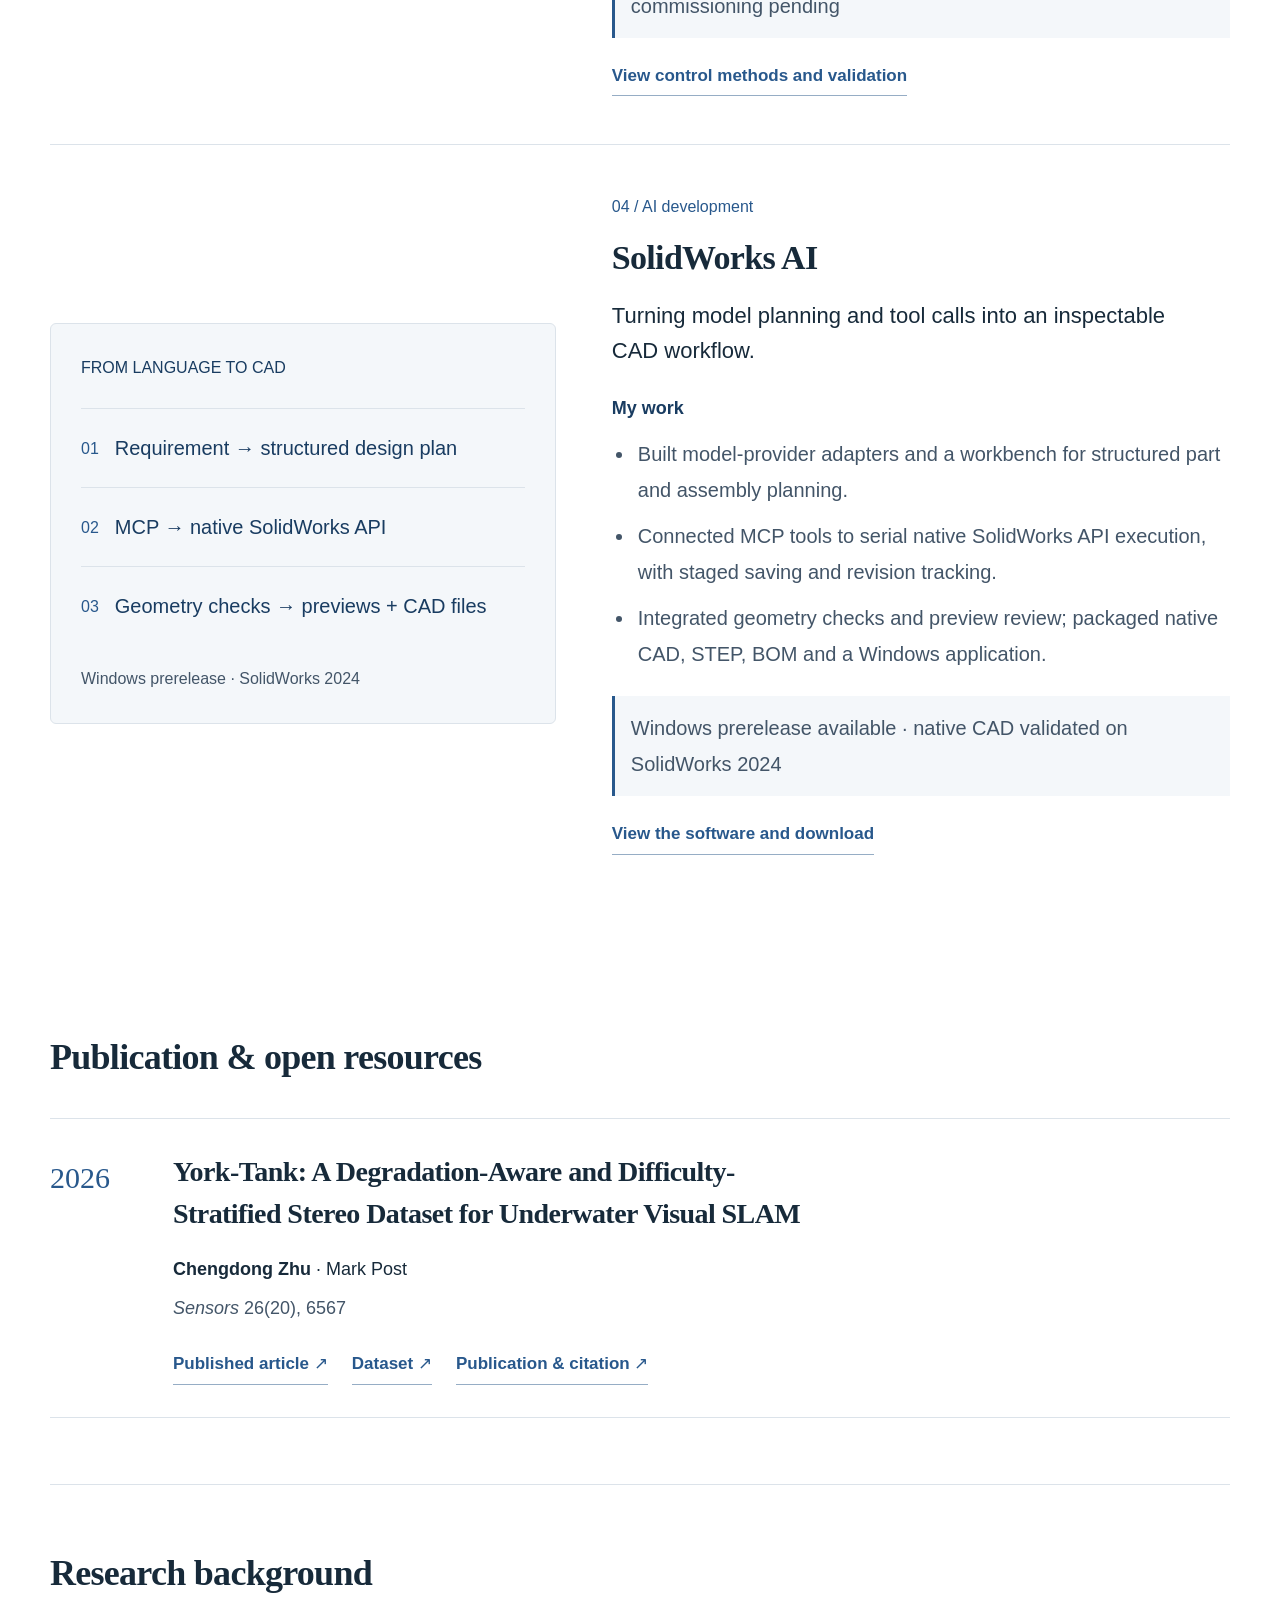
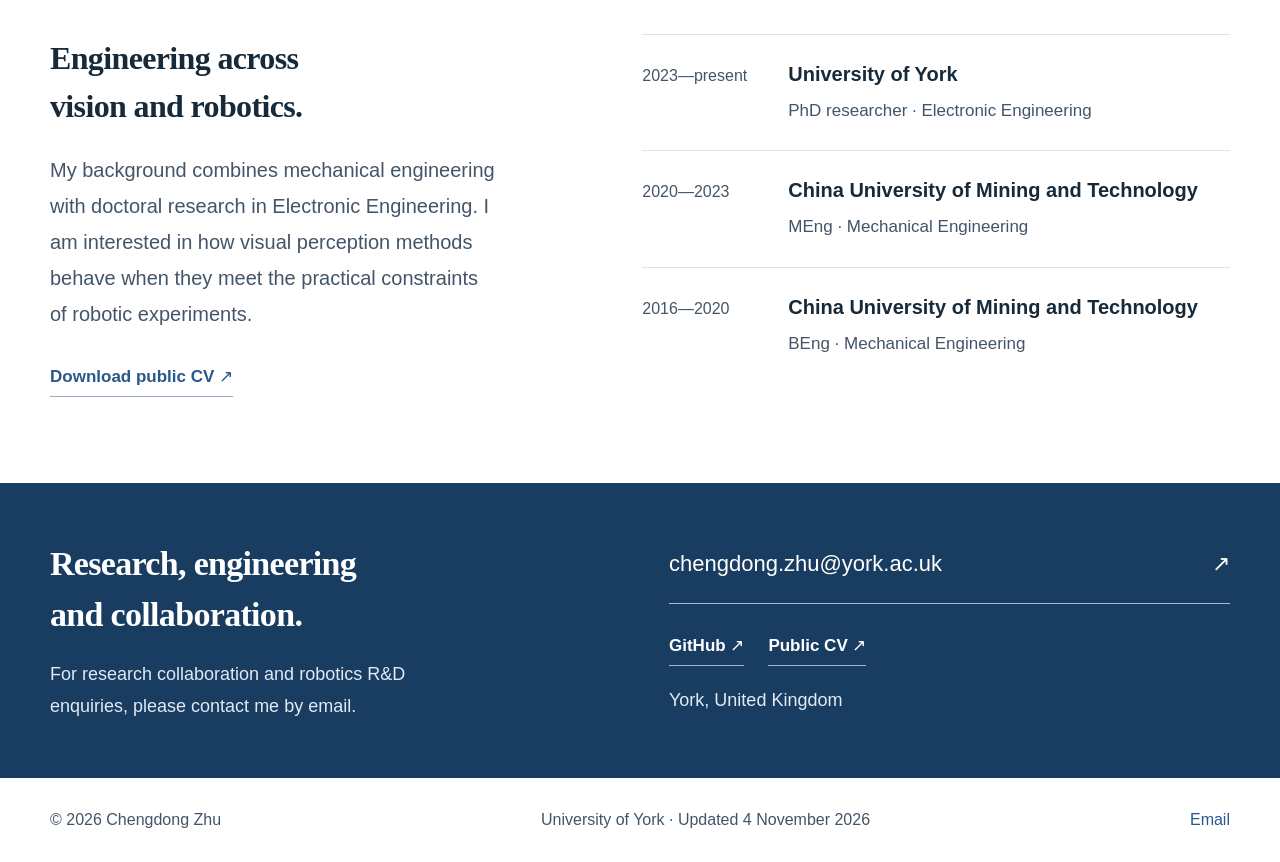
==== commit 25eca690: "Show four project areas with concrete control and AI development work" ====
--- a/index.html
+++ b/index.html
@@ -2,7 +2,7 @@
 <html lang="en"><head><meta charset="utf-8"><meta name="viewport" content="width=device-width, initial-scale=1">
 <title>Chengdong Zhu | Robotics &amp; AI Development</title><meta name="description" content="Chengdong Zhu, PhD researcher in Electronic Engineering at the University of York. Robot system integration, robot perception, robot control and AI development.">
 <meta name="theme-color" content="#ffffff"><meta property="og:type" content="website"><meta property="og:title" content="Chengdong Zhu | Robotics &amp; AI Development"><meta property="og:description" content="Chengdong Zhu, PhD researcher in Electronic Engineering at the University of York. Robot system integration, robot perception, robot control and AI development."><meta property="og:image" content="https://zhuchengdong.com/assets/rov-front.jpg"><meta property="og:url" content="https://zhuchengdong.com/">
-<link rel="canonical" href="https://zhuchengdong.com/"><link rel="icon" href="assets/favicon.svg?v=20261104-r3" type="image/svg+xml"><link rel="stylesheet" href="assets/style.css?v=20261104-r4">
+<link rel="canonical" href="https://zhuchengdong.com/"><link rel="icon" href="assets/favicon.svg?v=20261104-r3" type="image/svg+xml"><link rel="stylesheet" href="assets/style.css?v=20261104-r5">
 <script src="assets/site.js" defer></script></head>
 <body data-title-en="Chengdong Zhu | Robotics &amp; AI Development" data-title-zh="朱铖栋 | 机器人系统集成、感知、控制与AI开发" data-desc-en="Chengdong Zhu, PhD researcher in Electronic Engineering at the University of York. Robot system integration, robot perception, robot control and AI development." data-desc-zh="朱铖栋，约克大学电子工程博士研究生，工作方向为机器人系统集成、机器人感知、机器人控制与AI开发。">
 <a class="skip" href="#main"><span data-en="Skip to content" data-zh="跳转至正文">Skip to content</span></a>
@@ -15,12 +15,8 @@
 Perception, control &amp; AI.</h2><p class="hero-intro" data-en="I am a PhD researcher in Electronic Engineering at the University of York. My areas of focus are robot system integration, robot perception, robot control and AI development." data-zh="我是约克大学电子工程专业博士研究生，方向涵盖机器人系统集成、机器人感知、机器人控制和AI开发。">I am a PhD researcher in Electronic Engineering at the University of York. My areas of focus are robot system integration, robot perception, robot control and AI development.</p>
 <div class="actions"><a class="button primary" href="#research" ><span data-en="Explore my work" data-zh="查看研究项目">Explore my work</span><span aria-hidden="true"> ↗</span></a><a class="button secondary" href="assets/Chengdong_Zhu_Public_CV.pdf" download><span data-en="Public CV · PDF" data-zh="公开简历 · 英文 PDF">Public CV · PDF</span><span aria-hidden="true"> ↗</span></a></div><p class="hero-location"><span data-en="University of York · York, United Kingdom" data-zh="英国约克大学 · 电子工程">University of York · York, United Kingdom</span></p></div>
 <figure class="hero-figure"><img src="assets/rov-front.jpg" alt="Front view of the V1 underwater research robot and its stereo cameras" width="1707" height="1280" fetchpriority="high"><figcaption><span>ROV V1</span><span data-en="Stereo vision research platform" data-zh="双目视觉研究平台">Stereo vision research platform</span></figcaption></figure></section>
-<div class="wrap focus-strip"><span class="eyebrow" data-en="Areas of focus" data-zh="工作方向">Areas of focus</span><span><span data-en="Robot system integration" data-zh="机器人系统集成">Robot system integration</span></span><span><span data-en="Robot perception" data-zh="机器人感知">Robot perception</span></span><span><span data-en="Robot control" data-zh="机器人控制">Robot control</span></span><span><span data-en="AI development" data-zh="AI开发">AI development</span></span></div><section class="wrap section" id="research"><div class="section-heading"><div><span class="section-number">01</span><h2 data-en="Selected work" data-zh="研究与工程项目">Selected work</h2></div><p data-en="From experimental platforms to visual localization." data-zh="从实验平台搭建，到视觉定位与评价。">From experimental platforms to visual localization.</p></div>
-<article class="featured-project" id="york-tank"><a class="project-visual tank-visual" href="york-tank.html" aria-label="York-Tank project"><img src="assets/tank-setup.png" alt="York-Tank controlled tank experiment with an overhead camera and AprilTag array" width="1127" height="1263" loading="lazy"></a><div class="project-copy"><p class="eyebrow"><span data-en="01 / DATASET &amp; PUBLICATION" data-zh="01 / 数据集与论文">01 / DATASET &amp; PUBLICATION</span></p><h3><a href="york-tank.html">York-Tank</a></h3><p class="project-deck" data-en="A controlled environment for studying underwater visual SLAM." data-zh="面向水下视觉 SLAM 的受控实验数据集。">A controlled environment for studying underwater visual SLAM.</p><p data-en="A stereo dataset organized by visual degradation and difficulty, linking data collection, camera calibration and localization evaluation." data-zh="按视觉退化类型与难度组织双目序列，将数据采集、相机标定和定位评价联系起来。">A stereo dataset organized by visual degradation and difficulty, linking data collection, camera calibration and localization evaluation.</p><dl class="project-stats"><div><dt><span data-en="Sequences" data-zh="序列">Sequences</span></dt><dd>16</dd></div><div><dt><span data-en="Stereo pairs" data-zh="双目图像对">Stereo pairs</span></dt><dd>18,948</dd></div><div><dt><span data-en="Degradation factors" data-zh="退化因素">Degradation factors</span></dt><dd>5</dd></div></dl><p class="role-line"><strong data-en="My work" data-zh="我的工作">My work</strong><span><span data-en="Platform integration, stereo calibration, data acquisition and SLAM evaluation." data-zh="平台集成、双目标定、数据采集与 SLAM 评价。">Platform integration, stereo calibration, data acquisition and SLAM evaluation.</span></span></p><a class="text-link" href="york-tank.html" ><span data-en="Explore the dataset" data-zh="查看数据集项目">Explore the dataset</span><span aria-hidden="true"> ↗</span></a></div></article>
-<article class="project-row"><div class="project-copy"><p class="eyebrow"><span data-en="02 / ROBOT PLATFORM" data-zh="02 / 机器人平台">02 / ROBOT PLATFORM</span></p><h3><a href="rov-v1.html">ROV V1</a></h3><p class="project-deck" data-en="Building the hardware behind underwater vision experiments." data-zh="支撑水下视觉实验的机器人硬件平台。">Building the hardware behind underwater vision experiments.</p><p data-en="A supervised shallow-water platform combining a stereo camera payload, mechanical structure, electronics and a control interface." data-zh="集成双目相机载荷、机械结构、电子系统与控制接口，用于人工监督的浅水研究。">A supervised shallow-water platform combining a stereo camera payload, mechanical structure, electronics and a control interface.</p><p class="role-line"><strong data-en="My work" data-zh="我的工作">My work</strong><span><span data-en="Mechanical design, sensor mounting, electrical integration and shallow-water testing." data-zh="机械设计、传感器安装、电气集成与浅水测试。">Mechanical design, sensor mounting, electrical integration and shallow-water testing.</span></span></p><div class="inline-links"><a class="text-link" href="rov-v1.html" ><span data-en="View the platform" data-zh="查看平台">View the platform</span><span aria-hidden="true"> ↗</span></a><a class="text-link" href="https://github.com/zhu-chengdong/rov-v1-hardwarex" ><span data-en="Public engineering files" data-zh="公开工程资料">Public engineering files</span><span aria-hidden="true"> ↗</span></a></div></div><a class="project-visual rov-visual" href="rov-v1.html" aria-label="ROV V1 platform"><img src="assets/rov-assembly.jpg" alt="Two views of the assembled V1 underwater robot" width="2884" height="1168" loading="lazy"></a></article>
-<article class="ongoing-project"><div><p class="eyebrow"><span data-en="03 / ONGOING" data-zh="03 / 进行中">03 / ONGOING</span></p><h3><span data-en="Agricultural robotics" data-zh="农业机器人">Agricultural robotics</span></h3></div><div><p class="project-deck" data-en="Robot integration, camera feedback and flexible-arm control." data-zh="机器人系统集成、相机反馈与柔性机械臂控制。">Robot integration, camera feedback and flexible-arm control.</p><p data-en="Current work includes camera data acquisition, ROS interfaces and preparation for hardware commissioning." data-zh="当前工作涉及相机数据采集、ROS 接口及实机联调准备。">Current work includes camera data acquisition, ROS interfaces and preparation for hardware commissioning.</p><a class="text-link" href="agricultural-robotics.html" ><span data-en="Read about ongoing work" data-zh="了解进行中的工作">Read about ongoing work</span><span aria-hidden="true"> ↗</span></a></div></article></section><section class="expertise-band"><div class="wrap section"><div class="section-heading"><div><span class="section-number">02</span><h2 data-en="Areas of focus" data-zh="工作方向">Areas of focus</h2></div></div>
-<div class="expertise-grid"><article><h3 data-en="Robot system integration" data-zh="机器人系统集成">Robot system integration</h3><p data-en="Connecting mechanical structures, electronics, sensors and software interfaces into robotic systems." data-zh="连接机械结构、电子系统、传感器与软件接口，开展机器人整体集成与联调。">Connecting mechanical structures, electronics, sensors and software interfaces into robotic systems.</p></article><article><h3 data-en="Robot perception" data-zh="机器人感知">Robot perception</h3><p data-en="Visual localization, SLAM, image processing and sensor data processing for robotic perception." data-zh="围绕机器人环境感知，开展视觉定位、SLAM、图像处理与传感器数据处理。">Visual localization, SLAM, image processing and sensor data processing for robotic perception.</p></article><article><h3 data-en="Robot control" data-zh="机器人控制">Robot control</h3><p data-en="Robot motion control, control interfaces, visual feedback and system commissioning." data-zh="关注机器人运动控制、控制接口、视觉反馈与系统联调。">Robot motion control, control interfaces, visual feedback and system commissioning.</p></article><article><h3 data-en="AI development" data-zh="AI开发">AI development</h3><p data-en="AI software and application development for practical engineering tasks." data-zh="关注AI软件与应用开发，将模型能力用于具体工程任务。">AI software and application development for practical engineering tasks.</p></article></div></div></section><section class="wrap section" id="resources"><div class="section-heading"><div><span class="section-number">03</span><h2 data-en="Publication &amp; open resources" data-zh="论文与开放资源">Publication &amp; open resources</h2></div></div>
-<article class="publication-preview"><span class="pub-year">2026</span><div><p class="eyebrow"><span data-en="JOURNAL ARTICLE" data-zh="期刊论文">JOURNAL ARTICLE</span></p><h3><a href="https://doi.org/10.3390/s26206567">York-Tank: A Degradation-Aware and Difficulty-Stratified Stereo Dataset for Underwater Visual SLAM</a></h3><p class="pub-authors"><strong>Chengdong Zhu</strong> · Mark Post</p><p class="muted"><em>Sensors</em> 26(20), 6567</p><div class="inline-links"><a class="text-link" href="https://doi.org/10.3390/s26206567" ><span data-en="Published article" data-zh="已发表论文">Published article</span><span aria-hidden="true"> ↗</span></a><a class="text-link" href="https://doi.org/10.5281/zenodo.23347574" ><span data-en="Dataset" data-zh="数据集">Dataset</span><span aria-hidden="true"> ↗</span></a><a class="text-link" href="publications.html" ><span data-en="Publication &amp; citation" data-zh="论文与引用">Publication &amp; citation</span><span aria-hidden="true"> ↗</span></a></div></div></article></section><section class="wrap section background-section" id="background"><div class="section-heading"><div><span class="section-number">04</span><h2 data-en="Research background" data-zh="研究背景">Research background</h2></div></div>
+<div class="wrap focus-strip"><span class="eyebrow" data-en="Areas of focus" data-zh="工作方向">Areas of focus</span><span><span data-en="Robot system integration" data-zh="机器人系统集成">Robot system integration</span></span><span><span data-en="Robot perception" data-zh="机器人感知">Robot perception</span></span><span><span data-en="Robot control" data-zh="机器人控制">Robot control</span></span><span><span data-en="AI development" data-zh="AI开发">AI development</span></span></div><section class="wrap section" id="research"><div class="section-heading"><div><span class="section-number">01</span><h2 data-en="Projects across four areas" data-zh="四个方向，具体项目">Projects across four areas</h2></div><p data-en="What I built, how it works and what has been verified." data-zh="展示具体工作、实现方式与验证进度。">What I built, how it works and what has been verified.</p></div><nav class="project-index" aria-label="Project areas / 项目方向"><a class="project-index-link" href="#system-integration"><span data-en="Robot system integration" data-zh="机器人系统集成">Robot system integration</span></a><a class="project-index-link" href="#robot-perception"><span data-en="Robot perception" data-zh="机器人感知">Robot perception</span></a><a class="project-index-link" href="#robot-control"><span data-en="Robot control" data-zh="机器人控制">Robot control</span></a><a class="project-index-link" href="#ai-development"><span data-en="AI development" data-zh="AI开发">AI development</span></a></nav><article class="portfolio-project" id="system-integration"><a class="project-visual rov-visual" href="rov-v1.html" aria-label="ROV V1"><img src="assets/rov-assembly.jpg" alt="Two views of the assembled V1 underwater research robot" width="2884" height="1168" loading="lazy"></a><div class="project-copy"><p class="eyebrow" data-en="01 / Robot system integration" data-zh="01 / 机器人系统集成">01 / Robot system integration</p><h3><a class="project-title-link" href="rov-v1.html"><span data-en="ROV V1" data-zh="ROV V1">ROV V1</span></a></h3><p class="project-deck" data-en="Integrating a robot platform for underwater vision experiments." data-zh="为水下视觉实验搭建并集成机器人平台。">Integrating a robot platform for underwater vision experiments.</p><div class="work-list"><h4 data-en="My work" data-zh="我的工作">My work</h4><ul><li data-en="Designed the mechanical structure and sensor mounts around a stereo camera payload." data-zh="围绕双目相机载荷，设计机械结构与传感器安装方案。">Designed the mechanical structure and sensor mounts around a stereo camera payload.</li><li data-en="Integrated electronics, wiring and software control interfaces into the research platform." data-zh="集成电子系统、布线与软件控制接口，完成平台联调。">Integrated electronics, wiring and software control interfaces into the research platform.</li><li data-en="Organized supervised shallow-water tests and engineering documentation." data-zh="开展人工监督的浅水测试，整理工程设计与实验资料。">Organized supervised shallow-water tests and engineering documentation.</li></ul></div><p class="project-status" data-en="Built research platform · supervised shallow-water testing" data-zh="已搭建研究平台 · 人工监督浅水测试">Built research platform · supervised shallow-water testing</p><a class="text-link" href="rov-v1.html"><span data-en="View integration work" data-zh="查看系统集成工作">View integration work</span></a></div></article><article class="portfolio-project" id="robot-perception"><a class="project-visual tank-visual" href="york-tank.html" aria-label="York-Tank"><img src="assets/tank-setup.png" alt="York-Tank experiment with an overhead camera and AprilTag reference array" width="1127" height="1263" loading="lazy"></a><div class="project-copy"><p class="eyebrow" data-en="02 / Robot perception" data-zh="02 / 机器人感知">02 / Robot perception</p><h3><a class="project-title-link" href="york-tank.html"><span data-en="York-Tank" data-zh="York-Tank">York-Tank</span></a></h3><p class="project-deck" data-en="Connecting stereo data collection, visual degradation and SLAM evaluation." data-zh="将双目数据采集、视觉退化与SLAM评价连接起来。">Connecting stereo data collection, visual degradation and SLAM evaluation.</p><div class="work-list"><h4 data-en="My work" data-zh="我的工作">My work</h4><ul><li data-en="Integrated the tank experiment platform and carried out stereo camera calibration." data-zh="集成水槽实验平台，完成双目相机标定。">Integrated the tank experiment platform and carried out stereo camera calibration.</li><li data-en="Collected and organized stereo sequences by degradation type and difficulty." data-zh="采集双目序列，按视觉退化类型与难度组织数据。">Collected and organized stereo sequences by degradation type and difficulty.</li><li data-en="Carried out visual SLAM evaluation and prepared the dataset and paper." data-zh="开展视觉SLAM评价，整理数据集与论文。">Carried out visual SLAM evaluation and prepared the dataset and paper.</li></ul></div><p class="project-status" data-en="Published dataset and paper · 16 sequences · 18,948 stereo pairs" data-zh="已发表数据集与论文 · 16条序列 · 18,948对双目图像">Published dataset and paper · 16 sequences · 18,948 stereo pairs</p><a class="text-link" href="york-tank.html"><span data-en="View perception work" data-zh="查看感知与数据集工作">View perception work</span></a></div></article><article class="portfolio-project" id="robot-control"><div class="project-process"><p class="eyebrow" data-en="POSITION FEEDBACK LOOP" data-zh="三维位置反馈流程">POSITION FEEDBACK LOOP</p><ol><li><span data-en="Target position + measured pose" data-zh="目标位置与实测位姿">Target position + measured pose</span></li><li><span data-en="Local Jacobian → actuator increments" data-zh="局部雅可比求解与通道分配">Local Jacobian → actuator increments</span></li><li><span data-en="New visual feedback → final verification" data-zh="更新视觉反馈并核验最终到位">New visual feedback → final verification</span></li></ol><p class="process-foot" data-en="Software workflow · validated offline" data-zh="软件流程 · 已完成离线验证">Software workflow · validated offline</p></div><div class="project-copy"><p class="eyebrow" data-en="03 / Robot control" data-zh="03 / 机器人控制">03 / Robot control</p><h3><a class="project-title-link" href="atarm-control.html"><span data-en="ATArm · 3D position control" data-zh="ATArm · 三维位置控制">ATArm · 3D position control</span></a></h3><p class="project-deck" data-en="Extending an existing flexible-arm controller with external visual position feedback." data-zh="在既有柔性机械臂控制框架上，开发外部视觉位置反馈与三维控制软件。">Extending an existing flexible-arm controller with external visual position feedback.</p><div class="work-list"><h4 data-en="My work" data-zh="我的工作">My work</h4><ul><li data-en="Developed local numerical-Jacobian control and alternating/coordinated extension–bending strategies." data-zh="开发局部数值雅可比控制，以及伸缩与弯曲的交替、协调控制策略。">Developed local numerical-Jacobian control and alternating/coordinated extension–bending strategies.</li><li data-en="Connected ROS pose feedback, coordinate transforms and measurement freshness checks." data-zh="接入ROS位姿反馈，处理坐标变换、数据时效与稳定测量窗口。">Connected ROS pose feedback, coordinate transforms and measurement freshness checks.</li><li data-en="Added actuator allocation, bounded updates and independent final-position checks; tested with simulation and fake serial interfaces." data-zh="加入执行器通道分配、有界更新与最终位置独立核验，通过模拟和伪串口验证。">Added actuator allocation, bounded updates and independent final-position checks; tested with simulation and fake serial interfaces.</li></ul></div><p class="project-status" data-en="Software prototype · offline validation complete · physical commissioning pending" data-zh="软件原型 · 已完成离线验证 · 待实机联调">Software prototype · offline validation complete · physical commissioning pending</p><a class="text-link" href="atarm-control.html"><span data-en="View control methods and validation" data-zh="查看控制方法与验证">View control methods and validation</span></a></div></article><article class="portfolio-project" id="ai-development"><div class="project-process"><p class="eyebrow" data-en="FROM LANGUAGE TO CAD" data-zh="从自然语言到原生CAD">FROM LANGUAGE TO CAD</p><ol><li><span data-en="Requirement → structured design plan" data-zh="建模需求转为结构化方案">Requirement → structured design plan</span></li><li><span data-en="MCP → native SolidWorks API" data-zh="通过MCP调用SolidWorks原生接口">MCP → native SolidWorks API</span></li><li><span data-en="Geometry checks → previews + CAD files" data-zh="几何检查与预览复核，交付模型文件">Geometry checks → previews + CAD files</span></li></ol><p class="process-foot" data-en="Windows prerelease · SolidWorks 2024" data-zh="Windows预发布版 · SolidWorks 2024">Windows prerelease · SolidWorks 2024</p></div><div class="project-copy"><p class="eyebrow" data-en="04 / AI development" data-zh="04 / AI开发">04 / AI development</p><h3><a class="project-title-link" href="solidworks-ai.html"><span data-en="SolidWorks AI" data-zh="SolidWorks AI · 自然语言CAD工作台">SolidWorks AI</span></a></h3><p class="project-deck" data-en="Turning model planning and tool calls into an inspectable CAD workflow." data-zh="将模型规划、工具调用与结果复核，组织为可交付的CAD软件流程。">Turning model planning and tool calls into an inspectable CAD workflow.</p><div class="work-list"><h4 data-en="My work" data-zh="我的工作">My work</h4><ul><li data-en="Built model-provider adapters and a workbench for structured part and assembly planning." data-zh="开发模型接口适配与工作台，将需求转为结构化零件、装配方案。">Built model-provider adapters and a workbench for structured part and assembly planning.</li><li data-en="Connected MCP tools to serial native SolidWorks API execution, with staged saving and revision tracking." data-zh="通过MCP串行调用SolidWorks原生接口，管理分阶段保存与版本修订。">Connected MCP tools to serial native SolidWorks API execution, with staged saving and revision tracking.</li><li data-en="Integrated geometry checks and preview review; packaged native CAD, STEP, BOM and a Windows application." data-zh="集成几何检查和预览复核，交付原生CAD、STEP、BOM，并打包Windows应用。">Integrated geometry checks and preview review; packaged native CAD, STEP, BOM and a Windows application.</li></ul></div><p class="project-status" data-en="Windows prerelease available · native CAD validated on SolidWorks 2024" data-zh="Windows预发布版已发布 · 已在SolidWorks 2024验证原生CAD流程">Windows prerelease available · native CAD validated on SolidWorks 2024</p><a class="text-link" href="solidworks-ai.html"><span data-en="View the software and download" data-zh="查看软件实现与下载">View the software and download</span></a></div></article></section><section class="wrap section" id="resources"><div class="section-heading"><div><span class="section-number">02</span><h2 data-en="Publication &amp; open resources" data-zh="论文与开放资源">Publication &amp; open resources</h2></div></div>
+<article class="publication-preview"><span class="pub-year">2026</span><div><p class="eyebrow"><span data-en="JOURNAL ARTICLE" data-zh="期刊论文">JOURNAL ARTICLE</span></p><h3><a href="https://doi.org/10.3390/s26206567">York-Tank: A Degradation-Aware and Difficulty-Stratified Stereo Dataset for Underwater Visual SLAM</a></h3><p class="pub-authors"><strong>Chengdong Zhu</strong> · Mark Post</p><p class="muted"><em>Sensors</em> 26(20), 6567</p><div class="inline-links"><a class="text-link" href="https://doi.org/10.3390/s26206567" ><span data-en="Published article" data-zh="已发表论文">Published article</span><span aria-hidden="true"> ↗</span></a><a class="text-link" href="https://doi.org/10.5281/zenodo.23347574" ><span data-en="Dataset" data-zh="数据集">Dataset</span><span aria-hidden="true"> ↗</span></a><a class="text-link" href="publications.html" ><span data-en="Publication &amp; citation" data-zh="论文与引用">Publication &amp; citation</span><span aria-hidden="true"> ↗</span></a></div></div></article></section><section class="wrap section background-section" id="background"><div class="section-heading"><div><span class="section-number">03</span><h2 data-en="Research background" data-zh="研究背景">Research background</h2></div></div>
 <div class="background-grid"><div><h3 class="background-title" data-en="Engineering across
 vision and robotics." data-zh="连接视觉算法
 与机器人工程。">Engineering across
--- a/assets/style.css
+++ b/assets/style.css
@@ -17,3 +17,32 @@
 @media(max-width:780px){.brand{white-space:normal;min-width:0}.header-controls{flex-shrink:0}.language-switch button{min-width:44px}}
 @media(prefers-reduced-motion:reduce){:root{scroll-behavior:auto}}
 @media print{.masthead,.actions,.language-switch,.menu-toggle,.contact-section,.footer,.copy-button{display:none!important}.wrap{width:100%;max-width:none}.hero,.detail-layout,.featured-project,.project-row{display:block}.section{padding-block:25px}.hero-figure{max-width:500px}.detail-aside{position:static}.detail-image{break-inside:avoid}a{color:inherit}body{font-size:11pt}.expertise-band{background:white}}
+
+/* R5 project presentation: keep the established large type sizes. */
+.project-index{display:grid;grid-template-columns:repeat(4,minmax(0,1fr));gap:12px;margin:0 0 42px;padding:0;position:static;background:none;border:0;box-shadow:none}
+.project-index-link{display:flex;align-items:center;min-height:64px;padding:14px 16px;border:1px solid var(--line);border-radius:4px;font-size:1.0625rem;line-height:1.6;color:var(--deep);background:var(--wash)}
+.project-index-link:hover{border-color:var(--accent);background:#e9eff6}
+.portfolio-project{display:grid;grid-template-columns:minmax(0,.9fr) minmax(0,1.1fr);gap:56px;align-items:center;padding-block:48px;border-top:1px solid var(--line);scroll-margin-top:115px}
+.portfolio-project .project-title-link{color:inherit;text-decoration:none}
+.portfolio-project .project-visual{min-width:0}
+.portfolio-project .tank-visual img{max-height:540px;object-fit:contain}
+.portfolio-project .project-copy{min-width:0}
+.portfolio-project .project-copy>.eyebrow,.project-process>.eyebrow{display:block;font-size:1rem;line-height:1.7;color:var(--accent);margin:0 0 16px}
+.work-list h4{font-size:1.125rem;color:var(--deep);margin:24px 0 12px;font-weight:650}
+.work-list ul{padding-left:1.15em;margin:0}
+.work-list li{font-size:1.25rem;line-height:1.8;color:var(--muted);padding-left:.15em;margin-block:10px}
+.project-copy .project-status{font-size:1rem;line-height:1.75;margin:24px 0 18px;padding:14px 16px;border-left:3px solid var(--accent);background:var(--wash);color:var(--deep)}
+.project-process{border:1px solid var(--line);border-radius:6px;background:var(--wash);padding:30px;min-width:0}
+.project-process>.eyebrow{color:var(--deep);font-size:1rem;margin-bottom:26px}
+.project-process ol{list-style:none;counter-reset:process;margin:0;padding:0}
+.project-process li{counter-increment:process;display:flex;gap:16px;align-items:flex-start;font-size:1.25rem;line-height:1.7;padding-block:22px;border-top:1px solid var(--line);color:var(--deep)}
+.project-process li::before{content:counter(process,decimal-leading-zero);font-size:1rem;flex-shrink:0;color:var(--accent);padding-top:4px;font-variant-numeric:tabular-nums}
+.project-process .process-foot{font-size:1rem;color:var(--muted);line-height:1.8;margin:20px 0 0}
+.prose-page>.project-process{margin-block:12px 45px}
+.detail-section .work-list{margin-bottom:28px}
+.detail-section p+p{margin-top:20px}
+.detail-section .inline-links{margin-block:24px}
+.detail-steps{padding-left:1.3em}
+.detail-steps li{font-size:1.25rem;line-height:1.85;color:var(--muted);padding-left:.3em;margin-block:18px}
+@media(max-width:1100px){.portfolio-project{gap:32px}.project-index{grid-template-columns:repeat(2,minmax(0,1fr))}}
+@media(max-width:780px){.project-index,.js .project-index{display:grid;position:static;inset:auto;flex-direction:row;grid-template-columns:repeat(2,minmax(0,1fr));padding:0;box-shadow:none;border:0;gap:10px;background:none;margin-bottom:28px}.js .project-index a,.project-index a{font-size:1rem;line-height:1.7;padding:12px;min-height:64px}.portfolio-project{grid-template-columns:1fr;gap:26px;padding-block:32px}.work-list li{font-size:1.125rem;line-height:1.85}.work-list h4{font-size:1.0625rem}.project-copy .project-status{font-size:1rem}.project-process{padding:22px}.project-process li{font-size:1.125rem;gap:14px;padding-block:18px}.detail-steps li{font-size:1.125rem}.portfolio-project .project-copy h3{font-size:1.875rem}}
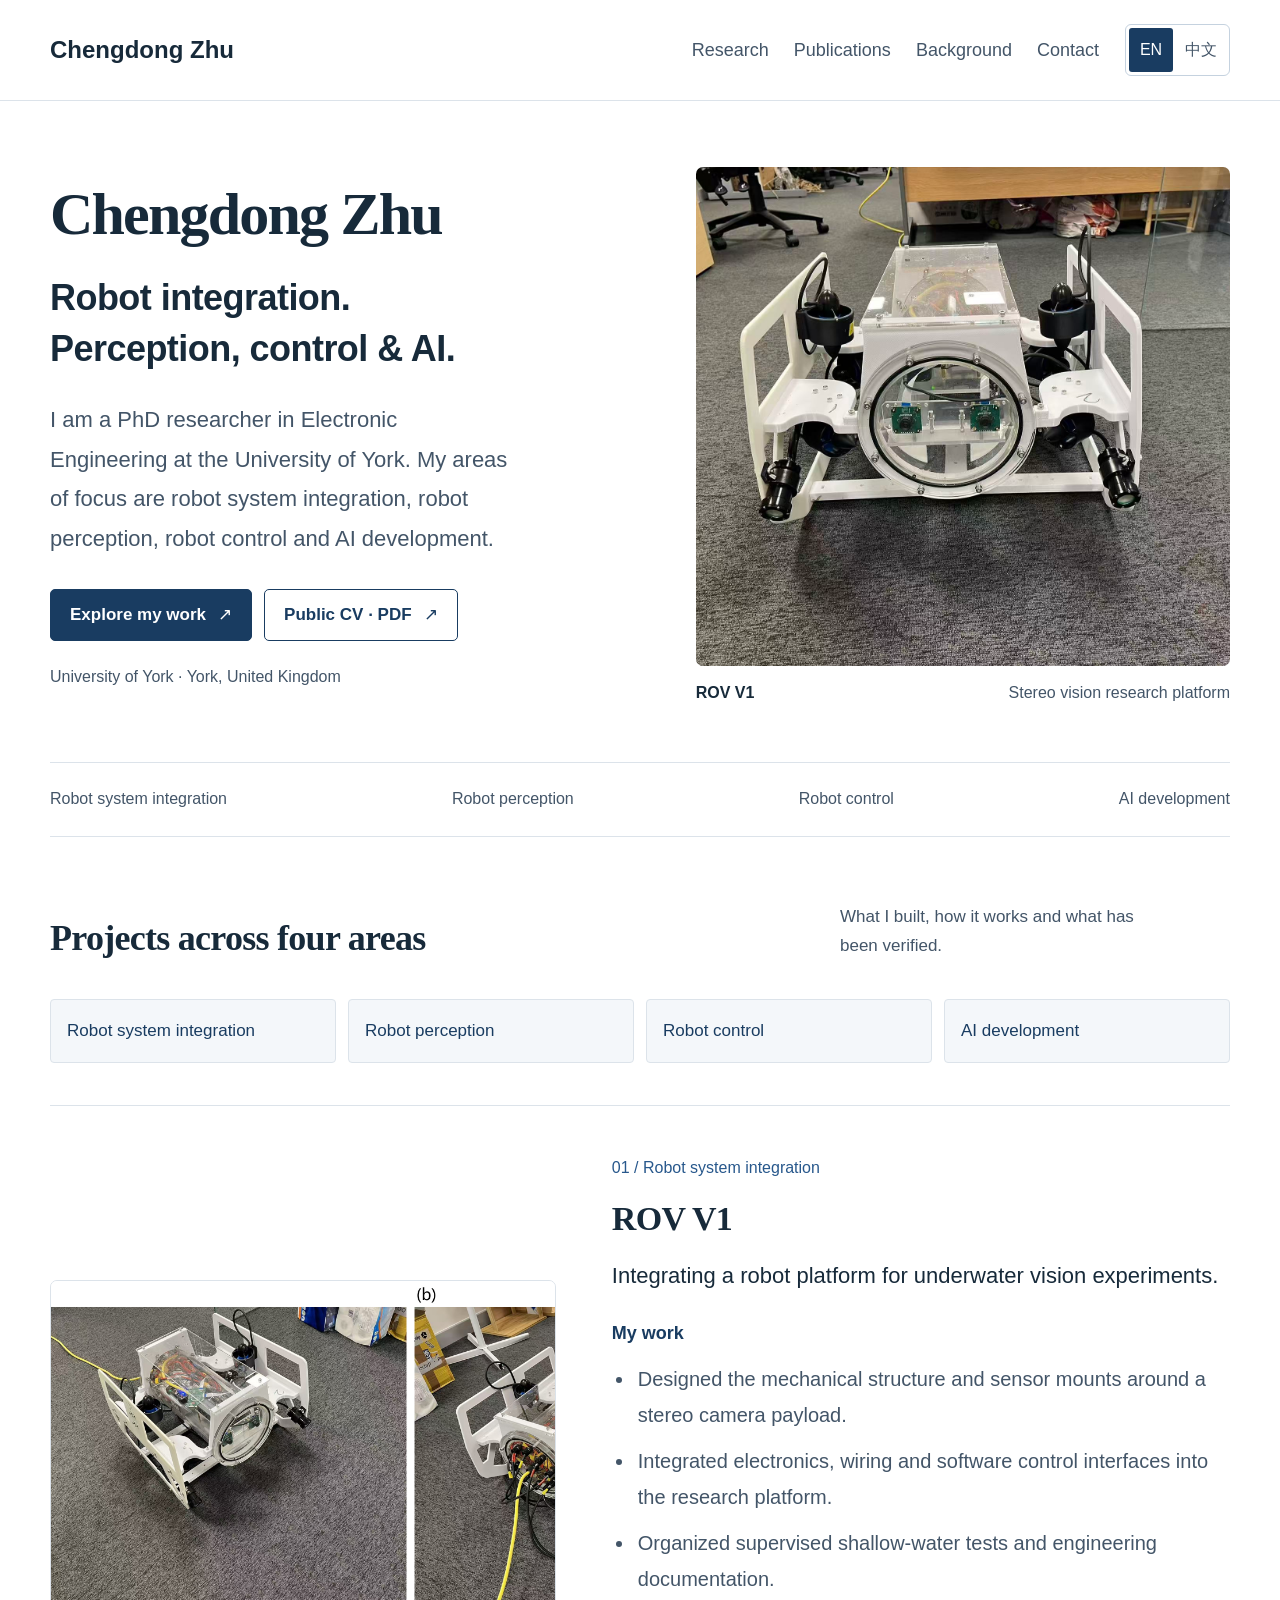
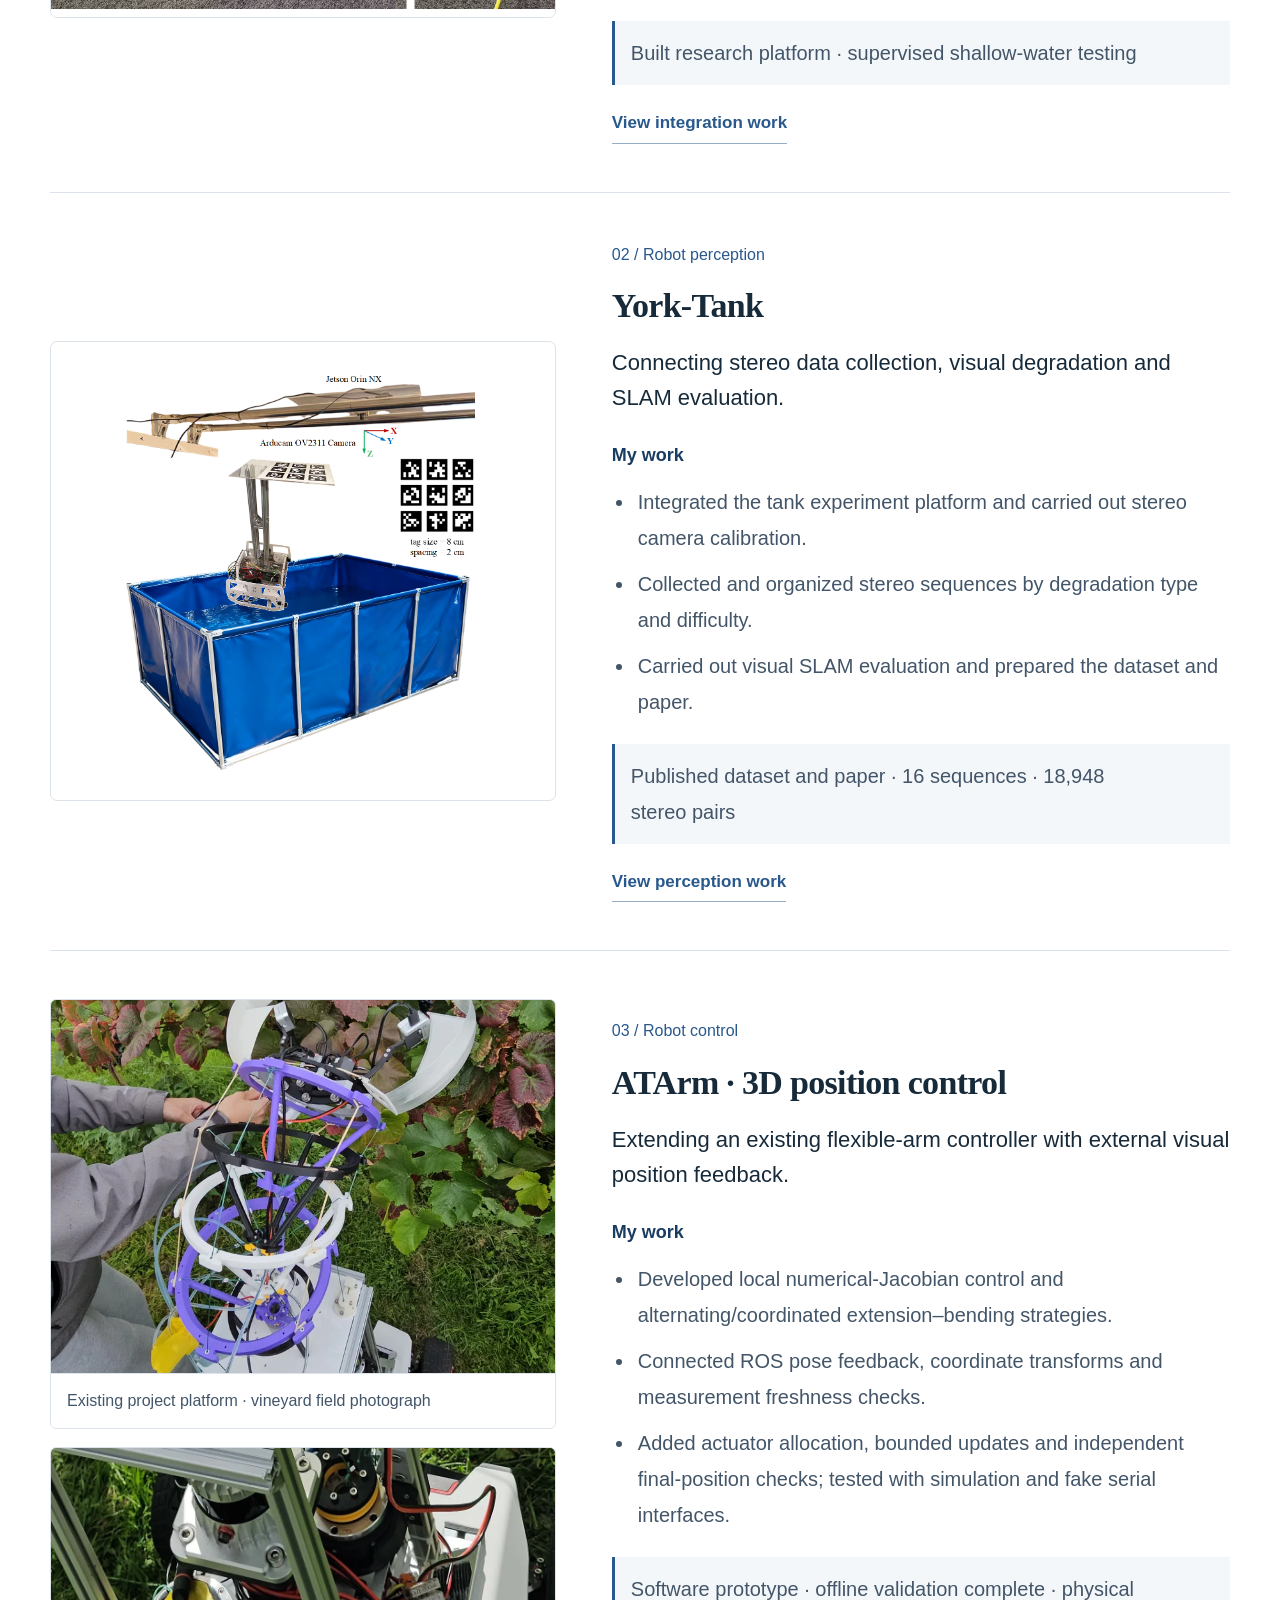
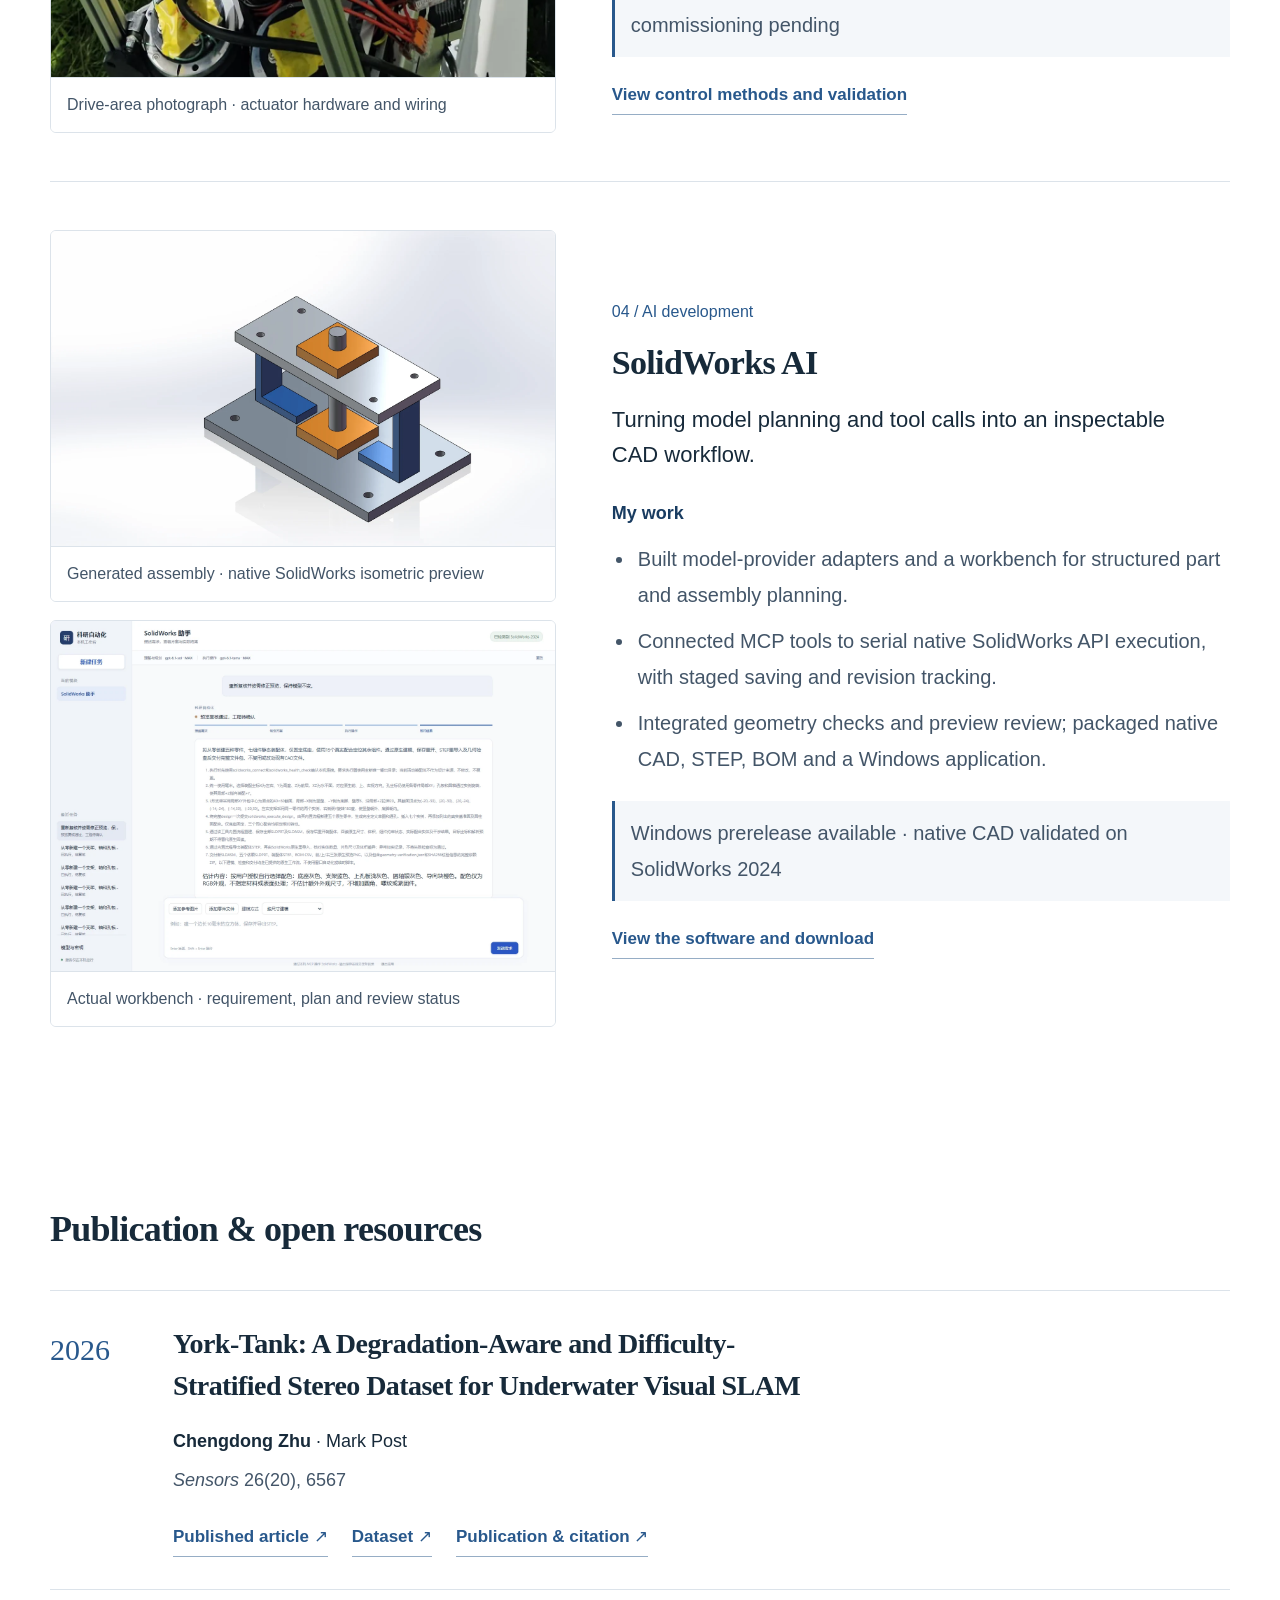
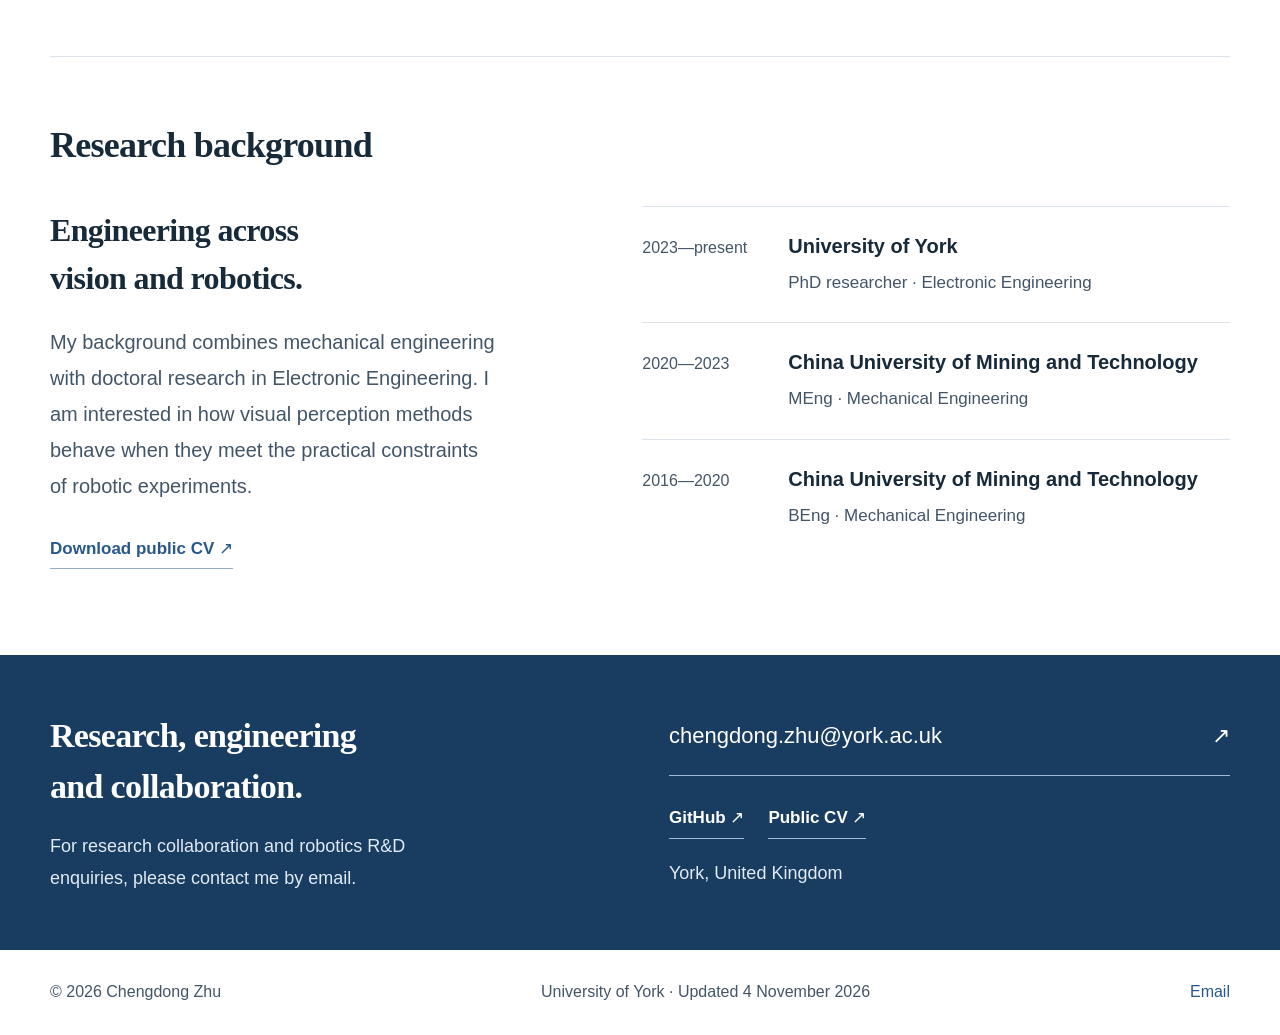
==== commit 8a2fb63f: "Show real robot photographs and SolidWorks AI interface and CAD previews" ====
--- a/index.html
+++ b/index.html
@@ -2,7 +2,7 @@
 <html lang="en"><head><meta charset="utf-8"><meta name="viewport" content="width=device-width, initial-scale=1">
 <title>Chengdong Zhu | Robotics &amp; AI Development</title><meta name="description" content="Chengdong Zhu, PhD researcher in Electronic Engineering at the University of York. Robot system integration, robot perception, robot control and AI development.">
 <meta name="theme-color" content="#ffffff"><meta property="og:type" content="website"><meta property="og:title" content="Chengdong Zhu | Robotics &amp; AI Development"><meta property="og:description" content="Chengdong Zhu, PhD researcher in Electronic Engineering at the University of York. Robot system integration, robot perception, robot control and AI development."><meta property="og:image" content="https://zhuchengdong.com/assets/rov-front.jpg"><meta property="og:url" content="https://zhuchengdong.com/">
-<link rel="canonical" href="https://zhuchengdong.com/"><link rel="icon" href="assets/favicon.svg?v=20261104-r3" type="image/svg+xml"><link rel="stylesheet" href="assets/style.css?v=20261104-r5">
+<link rel="canonical" href="https://zhuchengdong.com/"><link rel="icon" href="assets/favicon.svg?v=20261104-r3" type="image/svg+xml"><link rel="stylesheet" href="assets/style.css?v=20261104-r6">
 <script src="assets/site.js" defer></script></head>
 <body data-title-en="Chengdong Zhu | Robotics &amp; AI Development" data-title-zh="朱铖栋 | 机器人系统集成、感知、控制与AI开发" data-desc-en="Chengdong Zhu, PhD researcher in Electronic Engineering at the University of York. Robot system integration, robot perception, robot control and AI development." data-desc-zh="朱铖栋，约克大学电子工程博士研究生，工作方向为机器人系统集成、机器人感知、机器人控制与AI开发。">
 <a class="skip" href="#main"><span data-en="Skip to content" data-zh="跳转至正文">Skip to content</span></a>
@@ -15,7 +15,7 @@
 Perception, control &amp; AI.</h2><p class="hero-intro" data-en="I am a PhD researcher in Electronic Engineering at the University of York. My areas of focus are robot system integration, robot perception, robot control and AI development." data-zh="我是约克大学电子工程专业博士研究生，方向涵盖机器人系统集成、机器人感知、机器人控制和AI开发。">I am a PhD researcher in Electronic Engineering at the University of York. My areas of focus are robot system integration, robot perception, robot control and AI development.</p>
 <div class="actions"><a class="button primary" href="#research" ><span data-en="Explore my work" data-zh="查看研究项目">Explore my work</span><span aria-hidden="true"> ↗</span></a><a class="button secondary" href="assets/Chengdong_Zhu_Public_CV.pdf" download><span data-en="Public CV · PDF" data-zh="公开简历 · 英文 PDF">Public CV · PDF</span><span aria-hidden="true"> ↗</span></a></div><p class="hero-location"><span data-en="University of York · York, United Kingdom" data-zh="英国约克大学 · 电子工程">University of York · York, United Kingdom</span></p></div>
 <figure class="hero-figure"><img src="assets/rov-front.jpg" alt="Front view of the V1 underwater research robot and its stereo cameras" width="1707" height="1280" fetchpriority="high"><figcaption><span>ROV V1</span><span data-en="Stereo vision research platform" data-zh="双目视觉研究平台">Stereo vision research platform</span></figcaption></figure></section>
-<div class="wrap focus-strip"><span class="eyebrow" data-en="Areas of focus" data-zh="工作方向">Areas of focus</span><span><span data-en="Robot system integration" data-zh="机器人系统集成">Robot system integration</span></span><span><span data-en="Robot perception" data-zh="机器人感知">Robot perception</span></span><span><span data-en="Robot control" data-zh="机器人控制">Robot control</span></span><span><span data-en="AI development" data-zh="AI开发">AI development</span></span></div><section class="wrap section" id="research"><div class="section-heading"><div><span class="section-number">01</span><h2 data-en="Projects across four areas" data-zh="四个方向，具体项目">Projects across four areas</h2></div><p data-en="What I built, how it works and what has been verified." data-zh="展示具体工作、实现方式与验证进度。">What I built, how it works and what has been verified.</p></div><nav class="project-index" aria-label="Project areas / 项目方向"><a class="project-index-link" href="#system-integration"><span data-en="Robot system integration" data-zh="机器人系统集成">Robot system integration</span></a><a class="project-index-link" href="#robot-perception"><span data-en="Robot perception" data-zh="机器人感知">Robot perception</span></a><a class="project-index-link" href="#robot-control"><span data-en="Robot control" data-zh="机器人控制">Robot control</span></a><a class="project-index-link" href="#ai-development"><span data-en="AI development" data-zh="AI开发">AI development</span></a></nav><article class="portfolio-project" id="system-integration"><a class="project-visual rov-visual" href="rov-v1.html" aria-label="ROV V1"><img src="assets/rov-assembly.jpg" alt="Two views of the assembled V1 underwater research robot" width="2884" height="1168" loading="lazy"></a><div class="project-copy"><p class="eyebrow" data-en="01 / Robot system integration" data-zh="01 / 机器人系统集成">01 / Robot system integration</p><h3><a class="project-title-link" href="rov-v1.html"><span data-en="ROV V1" data-zh="ROV V1">ROV V1</span></a></h3><p class="project-deck" data-en="Integrating a robot platform for underwater vision experiments." data-zh="为水下视觉实验搭建并集成机器人平台。">Integrating a robot platform for underwater vision experiments.</p><div class="work-list"><h4 data-en="My work" data-zh="我的工作">My work</h4><ul><li data-en="Designed the mechanical structure and sensor mounts around a stereo camera payload." data-zh="围绕双目相机载荷，设计机械结构与传感器安装方案。">Designed the mechanical structure and sensor mounts around a stereo camera payload.</li><li data-en="Integrated electronics, wiring and software control interfaces into the research platform." data-zh="集成电子系统、布线与软件控制接口，完成平台联调。">Integrated electronics, wiring and software control interfaces into the research platform.</li><li data-en="Organized supervised shallow-water tests and engineering documentation." data-zh="开展人工监督的浅水测试，整理工程设计与实验资料。">Organized supervised shallow-water tests and engineering documentation.</li></ul></div><p class="project-status" data-en="Built research platform · supervised shallow-water testing" data-zh="已搭建研究平台 · 人工监督浅水测试">Built research platform · supervised shallow-water testing</p><a class="text-link" href="rov-v1.html"><span data-en="View integration work" data-zh="查看系统集成工作">View integration work</span></a></div></article><article class="portfolio-project" id="robot-perception"><a class="project-visual tank-visual" href="york-tank.html" aria-label="York-Tank"><img src="assets/tank-setup.png" alt="York-Tank experiment with an overhead camera and AprilTag reference array" width="1127" height="1263" loading="lazy"></a><div class="project-copy"><p class="eyebrow" data-en="02 / Robot perception" data-zh="02 / 机器人感知">02 / Robot perception</p><h3><a class="project-title-link" href="york-tank.html"><span data-en="York-Tank" data-zh="York-Tank">York-Tank</span></a></h3><p class="project-deck" data-en="Connecting stereo data collection, visual degradation and SLAM evaluation." data-zh="将双目数据采集、视觉退化与SLAM评价连接起来。">Connecting stereo data collection, visual degradation and SLAM evaluation.</p><div class="work-list"><h4 data-en="My work" data-zh="我的工作">My work</h4><ul><li data-en="Integrated the tank experiment platform and carried out stereo camera calibration." data-zh="集成水槽实验平台，完成双目相机标定。">Integrated the tank experiment platform and carried out stereo camera calibration.</li><li data-en="Collected and organized stereo sequences by degradation type and difficulty." data-zh="采集双目序列，按视觉退化类型与难度组织数据。">Collected and organized stereo sequences by degradation type and difficulty.</li><li data-en="Carried out visual SLAM evaluation and prepared the dataset and paper." data-zh="开展视觉SLAM评价，整理数据集与论文。">Carried out visual SLAM evaluation and prepared the dataset and paper.</li></ul></div><p class="project-status" data-en="Published dataset and paper · 16 sequences · 18,948 stereo pairs" data-zh="已发表数据集与论文 · 16条序列 · 18,948对双目图像">Published dataset and paper · 16 sequences · 18,948 stereo pairs</p><a class="text-link" href="york-tank.html"><span data-en="View perception work" data-zh="查看感知与数据集工作">View perception work</span></a></div></article><article class="portfolio-project" id="robot-control"><div class="project-process"><p class="eyebrow" data-en="POSITION FEEDBACK LOOP" data-zh="三维位置反馈流程">POSITION FEEDBACK LOOP</p><ol><li><span data-en="Target position + measured pose" data-zh="目标位置与实测位姿">Target position + measured pose</span></li><li><span data-en="Local Jacobian → actuator increments" data-zh="局部雅可比求解与通道分配">Local Jacobian → actuator increments</span></li><li><span data-en="New visual feedback → final verification" data-zh="更新视觉反馈并核验最终到位">New visual feedback → final verification</span></li></ol><p class="process-foot" data-en="Software workflow · validated offline" data-zh="软件流程 · 已完成离线验证">Software workflow · validated offline</p></div><div class="project-copy"><p class="eyebrow" data-en="03 / Robot control" data-zh="03 / 机器人控制">03 / Robot control</p><h3><a class="project-title-link" href="atarm-control.html"><span data-en="ATArm · 3D position control" data-zh="ATArm · 三维位置控制">ATArm · 3D position control</span></a></h3><p class="project-deck" data-en="Extending an existing flexible-arm controller with external visual position feedback." data-zh="在既有柔性机械臂控制框架上，开发外部视觉位置反馈与三维控制软件。">Extending an existing flexible-arm controller with external visual position feedback.</p><div class="work-list"><h4 data-en="My work" data-zh="我的工作">My work</h4><ul><li data-en="Developed local numerical-Jacobian control and alternating/coordinated extension–bending strategies." data-zh="开发局部数值雅可比控制，以及伸缩与弯曲的交替、协调控制策略。">Developed local numerical-Jacobian control and alternating/coordinated extension–bending strategies.</li><li data-en="Connected ROS pose feedback, coordinate transforms and measurement freshness checks." data-zh="接入ROS位姿反馈，处理坐标变换、数据时效与稳定测量窗口。">Connected ROS pose feedback, coordinate transforms and measurement freshness checks.</li><li data-en="Added actuator allocation, bounded updates and independent final-position checks; tested with simulation and fake serial interfaces." data-zh="加入执行器通道分配、有界更新与最终位置独立核验，通过模拟和伪串口验证。">Added actuator allocation, bounded updates and independent final-position checks; tested with simulation and fake serial interfaces.</li></ul></div><p class="project-status" data-en="Software prototype · offline validation complete · physical commissioning pending" data-zh="软件原型 · 已完成离线验证 · 待实机联调">Software prototype · offline validation complete · physical commissioning pending</p><a class="text-link" href="atarm-control.html"><span data-en="View control methods and validation" data-zh="查看控制方法与验证">View control methods and validation</span></a></div></article><article class="portfolio-project" id="ai-development"><div class="project-process"><p class="eyebrow" data-en="FROM LANGUAGE TO CAD" data-zh="从自然语言到原生CAD">FROM LANGUAGE TO CAD</p><ol><li><span data-en="Requirement → structured design plan" data-zh="建模需求转为结构化方案">Requirement → structured design plan</span></li><li><span data-en="MCP → native SolidWorks API" data-zh="通过MCP调用SolidWorks原生接口">MCP → native SolidWorks API</span></li><li><span data-en="Geometry checks → previews + CAD files" data-zh="几何检查与预览复核，交付模型文件">Geometry checks → previews + CAD files</span></li></ol><p class="process-foot" data-en="Windows prerelease · SolidWorks 2024" data-zh="Windows预发布版 · SolidWorks 2024">Windows prerelease · SolidWorks 2024</p></div><div class="project-copy"><p class="eyebrow" data-en="04 / AI development" data-zh="04 / AI开发">04 / AI development</p><h3><a class="project-title-link" href="solidworks-ai.html"><span data-en="SolidWorks AI" data-zh="SolidWorks AI · 自然语言CAD工作台">SolidWorks AI</span></a></h3><p class="project-deck" data-en="Turning model planning and tool calls into an inspectable CAD workflow." data-zh="将模型规划、工具调用与结果复核，组织为可交付的CAD软件流程。">Turning model planning and tool calls into an inspectable CAD workflow.</p><div class="work-list"><h4 data-en="My work" data-zh="我的工作">My work</h4><ul><li data-en="Built model-provider adapters and a workbench for structured part and assembly planning." data-zh="开发模型接口适配与工作台，将需求转为结构化零件、装配方案。">Built model-provider adapters and a workbench for structured part and assembly planning.</li><li data-en="Connected MCP tools to serial native SolidWorks API execution, with staged saving and revision tracking." data-zh="通过MCP串行调用SolidWorks原生接口，管理分阶段保存与版本修订。">Connected MCP tools to serial native SolidWorks API execution, with staged saving and revision tracking.</li><li data-en="Integrated geometry checks and preview review; packaged native CAD, STEP, BOM and a Windows application." data-zh="集成几何检查和预览复核，交付原生CAD、STEP、BOM，并打包Windows应用。">Integrated geometry checks and preview review; packaged native CAD, STEP, BOM and a Windows application.</li></ul></div><p class="project-status" data-en="Windows prerelease available · native CAD validated on SolidWorks 2024" data-zh="Windows预发布版已发布 · 已在SolidWorks 2024验证原生CAD流程">Windows prerelease available · native CAD validated on SolidWorks 2024</p><a class="text-link" href="solidworks-ai.html"><span data-en="View the software and download" data-zh="查看软件实现与下载">View the software and download</span></a></div></article></section><section class="wrap section" id="resources"><div class="section-heading"><div><span class="section-number">02</span><h2 data-en="Publication &amp; open resources" data-zh="论文与开放资源">Publication &amp; open resources</h2></div></div>
+<div class="wrap focus-strip"><span class="eyebrow" data-en="Areas of focus" data-zh="工作方向">Areas of focus</span><span><span data-en="Robot system integration" data-zh="机器人系统集成">Robot system integration</span></span><span><span data-en="Robot perception" data-zh="机器人感知">Robot perception</span></span><span><span data-en="Robot control" data-zh="机器人控制">Robot control</span></span><span><span data-en="AI development" data-zh="AI开发">AI development</span></span></div><section class="wrap section" id="research"><div class="section-heading"><div><span class="section-number">01</span><h2 data-en="Projects across four areas" data-zh="四个方向，具体项目">Projects across four areas</h2></div><p data-en="What I built, how it works and what has been verified." data-zh="展示具体工作、实现方式与验证进度。">What I built, how it works and what has been verified.</p></div><nav class="project-index" aria-label="Project areas / 项目方向"><a class="project-index-link" href="#system-integration"><span data-en="Robot system integration" data-zh="机器人系统集成">Robot system integration</span></a><a class="project-index-link" href="#robot-perception"><span data-en="Robot perception" data-zh="机器人感知">Robot perception</span></a><a class="project-index-link" href="#robot-control"><span data-en="Robot control" data-zh="机器人控制">Robot control</span></a><a class="project-index-link" href="#ai-development"><span data-en="AI development" data-zh="AI开发">AI development</span></a></nav><article class="portfolio-project" id="system-integration"><a class="project-visual rov-visual" href="rov-v1.html" aria-label="ROV V1"><img src="assets/rov-assembly.jpg" alt="Two views of the assembled V1 underwater research robot" width="2884" height="1168" loading="lazy"></a><div class="project-copy"><p class="eyebrow" data-en="01 / Robot system integration" data-zh="01 / 机器人系统集成">01 / Robot system integration</p><h3><a class="project-title-link" href="rov-v1.html"><span data-en="ROV V1" data-zh="ROV V1">ROV V1</span></a></h3><p class="project-deck" data-en="Integrating a robot platform for underwater vision experiments." data-zh="为水下视觉实验搭建并集成机器人平台。">Integrating a robot platform for underwater vision experiments.</p><div class="work-list"><h4 data-en="My work" data-zh="我的工作">My work</h4><ul><li data-en="Designed the mechanical structure and sensor mounts around a stereo camera payload." data-zh="围绕双目相机载荷，设计机械结构与传感器安装方案。">Designed the mechanical structure and sensor mounts around a stereo camera payload.</li><li data-en="Integrated electronics, wiring and software control interfaces into the research platform." data-zh="集成电子系统、布线与软件控制接口，完成平台联调。">Integrated electronics, wiring and software control interfaces into the research platform.</li><li data-en="Organized supervised shallow-water tests and engineering documentation." data-zh="开展人工监督的浅水测试，整理工程设计与实验资料。">Organized supervised shallow-water tests and engineering documentation.</li></ul></div><p class="project-status" data-en="Built research platform · supervised shallow-water testing" data-zh="已搭建研究平台 · 人工监督浅水测试">Built research platform · supervised shallow-water testing</p><a class="text-link" href="rov-v1.html"><span data-en="View integration work" data-zh="查看系统集成工作">View integration work</span></a></div></article><article class="portfolio-project" id="robot-perception"><a class="project-visual tank-visual" href="york-tank.html" aria-label="York-Tank"><img src="assets/tank-setup.png" alt="York-Tank experiment with an overhead camera and AprilTag reference array" width="1127" height="1263" loading="lazy"></a><div class="project-copy"><p class="eyebrow" data-en="02 / Robot perception" data-zh="02 / 机器人感知">02 / Robot perception</p><h3><a class="project-title-link" href="york-tank.html"><span data-en="York-Tank" data-zh="York-Tank">York-Tank</span></a></h3><p class="project-deck" data-en="Connecting stereo data collection, visual degradation and SLAM evaluation." data-zh="将双目数据采集、视觉退化与SLAM评价连接起来。">Connecting stereo data collection, visual degradation and SLAM evaluation.</p><div class="work-list"><h4 data-en="My work" data-zh="我的工作">My work</h4><ul><li data-en="Integrated the tank experiment platform and carried out stereo camera calibration." data-zh="集成水槽实验平台，完成双目相机标定。">Integrated the tank experiment platform and carried out stereo camera calibration.</li><li data-en="Collected and organized stereo sequences by degradation type and difficulty." data-zh="采集双目序列，按视觉退化类型与难度组织数据。">Collected and organized stereo sequences by degradation type and difficulty.</li><li data-en="Carried out visual SLAM evaluation and prepared the dataset and paper." data-zh="开展视觉SLAM评价，整理数据集与论文。">Carried out visual SLAM evaluation and prepared the dataset and paper.</li></ul></div><p class="project-status" data-en="Published dataset and paper · 16 sequences · 18,948 stereo pairs" data-zh="已发表数据集与论文 · 16条序列 · 18,948对双目图像">Published dataset and paper · 16 sequences · 18,948 stereo pairs</p><a class="text-link" href="york-tank.html"><span data-en="View perception work" data-zh="查看感知与数据集工作">View perception work</span></a></div></article><article class="portfolio-project" id="robot-control"><div class="project-media-stack"><figure class="project-shot control-field-shot"><a class="shot-link" href="assets/atarm-field.webp" target="_blank" rel="noopener"><img src="assets/atarm-field.webp" alt="Existing flexible-arm platform photographed during collaborative vineyard field work" width="788" height="1400" loading="lazy" decoding="async"></a><figcaption><span data-en="Existing project platform · vineyard field photograph" data-zh="合作项目既有平台 · 葡萄园现场实物照片">Existing project platform · vineyard field photograph</span></figcaption></figure><figure class="project-shot control-drive-shot"><a class="shot-link" href="assets/atarm-drive.webp" target="_blank" rel="noopener"><img src="assets/atarm-drive.webp" alt="Real photograph of the flexible-arm drive area, motors and wiring" width="1104" height="920" loading="lazy" decoding="async"></a><figcaption><span data-en="Drive-area photograph · actuator hardware and wiring" data-zh="实际驱动区照片 · 执行器硬件与布线">Drive-area photograph · actuator hardware and wiring</span></figcaption></figure></div><div class="project-copy"><p class="eyebrow" data-en="03 / Robot control" data-zh="03 / 机器人控制">03 / Robot control</p><h3><a class="project-title-link" href="atarm-control.html"><span data-en="ATArm · 3D position control" data-zh="ATArm · 三维位置控制">ATArm · 3D position control</span></a></h3><p class="project-deck" data-en="Extending an existing flexible-arm controller with external visual position feedback." data-zh="在既有柔性机械臂控制框架上，开发外部视觉位置反馈与三维控制软件。">Extending an existing flexible-arm controller with external visual position feedback.</p><div class="work-list"><h4 data-en="My work" data-zh="我的工作">My work</h4><ul><li data-en="Developed local numerical-Jacobian control and alternating/coordinated extension–bending strategies." data-zh="开发局部数值雅可比控制，以及伸缩与弯曲的交替、协调控制策略。">Developed local numerical-Jacobian control and alternating/coordinated extension–bending strategies.</li><li data-en="Connected ROS pose feedback, coordinate transforms and measurement freshness checks." data-zh="接入ROS位姿反馈，处理坐标变换、数据时效与稳定测量窗口。">Connected ROS pose feedback, coordinate transforms and measurement freshness checks.</li><li data-en="Added actuator allocation, bounded updates and independent final-position checks; tested with simulation and fake serial interfaces." data-zh="加入执行器通道分配、有界更新与最终位置独立核验，通过模拟和伪串口验证。">Added actuator allocation, bounded updates and independent final-position checks; tested with simulation and fake serial interfaces.</li></ul></div><p class="project-status" data-en="Software prototype · offline validation complete · physical commissioning pending" data-zh="软件原型 · 已完成离线验证 · 待实机联调">Software prototype · offline validation complete · physical commissioning pending</p><a class="text-link" href="atarm-control.html"><span data-en="View control methods and validation" data-zh="查看控制方法与验证">View control methods and validation</span></a></div></article><article class="portfolio-project" id="ai-development"><div class="project-media-stack"><figure class="project-shot model-shot"><a class="shot-link" href="assets/solidworks-ai-assembly.webp" target="_blank" rel="noopener"><img src="assets/solidworks-ai-assembly.webp" alt="Native SolidWorks preview of the generated bracket, shaft and plate assembly" width="1600" height="1000" loading="lazy" decoding="async"></a><figcaption><span data-en="Generated assembly · native SolidWorks isometric preview" data-zh="实际生成的装配体 · SolidWorks原生等轴测预览">Generated assembly · native SolidWorks isometric preview</span></figcaption></figure><figure class="project-shot workbench-shot"><a class="shot-link" href="assets/solidworks-ai-workbench.webp" target="_blank" rel="noopener"><img src="assets/solidworks-ai-workbench.webp" alt="SolidWorks AI rc13 workbench showing a completed preview review task" width="1440" height="1000" loading="lazy" decoding="async"></a><figcaption><span data-en="Actual workbench · requirement, plan and review status" data-zh="真实工作台界面 · 需求、方案与复核状态">Actual workbench · requirement, plan and review status</span></figcaption></figure></div><div class="project-copy"><p class="eyebrow" data-en="04 / AI development" data-zh="04 / AI开发">04 / AI development</p><h3><a class="project-title-link" href="solidworks-ai.html"><span data-en="SolidWorks AI" data-zh="SolidWorks AI · 自然语言CAD工作台">SolidWorks AI</span></a></h3><p class="project-deck" data-en="Turning model planning and tool calls into an inspectable CAD workflow." data-zh="将模型规划、工具调用与结果复核，组织为可交付的CAD软件流程。">Turning model planning and tool calls into an inspectable CAD workflow.</p><div class="work-list"><h4 data-en="My work" data-zh="我的工作">My work</h4><ul><li data-en="Built model-provider adapters and a workbench for structured part and assembly planning." data-zh="开发模型接口适配与工作台，将需求转为结构化零件、装配方案。">Built model-provider adapters and a workbench for structured part and assembly planning.</li><li data-en="Connected MCP tools to serial native SolidWorks API execution, with staged saving and revision tracking." data-zh="通过MCP串行调用SolidWorks原生接口，管理分阶段保存与版本修订。">Connected MCP tools to serial native SolidWorks API execution, with staged saving and revision tracking.</li><li data-en="Integrated geometry checks and preview review; packaged native CAD, STEP, BOM and a Windows application." data-zh="集成几何检查和预览复核，交付原生CAD、STEP、BOM，并打包Windows应用。">Integrated geometry checks and preview review; packaged native CAD, STEP, BOM and a Windows application.</li></ul></div><p class="project-status" data-en="Windows prerelease available · native CAD validated on SolidWorks 2024" data-zh="Windows预发布版已发布 · 已在SolidWorks 2024验证原生CAD流程">Windows prerelease available · native CAD validated on SolidWorks 2024</p><a class="text-link" href="solidworks-ai.html"><span data-en="View the software and download" data-zh="查看软件实现与下载">View the software and download</span></a></div></article></section><section class="wrap section" id="resources"><div class="section-heading"><div><span class="section-number">02</span><h2 data-en="Publication &amp; open resources" data-zh="论文与开放资源">Publication &amp; open resources</h2></div></div>
 <article class="publication-preview"><span class="pub-year">2026</span><div><p class="eyebrow"><span data-en="JOURNAL ARTICLE" data-zh="期刊论文">JOURNAL ARTICLE</span></p><h3><a href="https://doi.org/10.3390/s26206567">York-Tank: A Degradation-Aware and Difficulty-Stratified Stereo Dataset for Underwater Visual SLAM</a></h3><p class="pub-authors"><strong>Chengdong Zhu</strong> · Mark Post</p><p class="muted"><em>Sensors</em> 26(20), 6567</p><div class="inline-links"><a class="text-link" href="https://doi.org/10.3390/s26206567" ><span data-en="Published article" data-zh="已发表论文">Published article</span><span aria-hidden="true"> ↗</span></a><a class="text-link" href="https://doi.org/10.5281/zenodo.23347574" ><span data-en="Dataset" data-zh="数据集">Dataset</span><span aria-hidden="true"> ↗</span></a><a class="text-link" href="publications.html" ><span data-en="Publication &amp; citation" data-zh="论文与引用">Publication &amp; citation</span><span aria-hidden="true"> ↗</span></a></div></div></article></section><section class="wrap section background-section" id="background"><div class="section-heading"><div><span class="section-number">03</span><h2 data-en="Research background" data-zh="研究背景">Research background</h2></div></div>
 <div class="background-grid"><div><h3 class="background-title" data-en="Engineering across
 vision and robotics." data-zh="连接视觉算法
--- a/assets/style.css
+++ b/assets/style.css
@@ -46,3 +46,25 @@
 .detail-steps li{font-size:1.25rem;line-height:1.85;color:var(--muted);padding-left:.3em;margin-block:18px}
 @media(max-width:1100px){.portfolio-project{gap:32px}.project-index{grid-template-columns:repeat(2,minmax(0,1fr))}}
 @media(max-width:780px){.project-index,.js .project-index{display:grid;position:static;inset:auto;flex-direction:row;grid-template-columns:repeat(2,minmax(0,1fr));padding:0;box-shadow:none;border:0;gap:10px;background:none;margin-bottom:28px}.js .project-index a,.project-index a{font-size:1rem;line-height:1.7;padding:12px;min-height:64px}.portfolio-project{grid-template-columns:1fr;gap:26px;padding-block:32px}.work-list li{font-size:1.125rem;line-height:1.85}.work-list h4{font-size:1.0625rem}.project-copy .project-status{font-size:1rem}.project-process{padding:22px}.project-process li{font-size:1.125rem;gap:14px;padding-block:18px}.detail-steps li{font-size:1.125rem}.portfolio-project .project-copy h3{font-size:1.875rem}}
+
+/* R6: real project photographs, workbench capture and native model exports. */
+.project-media-stack{display:grid;gap:18px;min-width:0}
+.project-shot{margin:0;min-width:0;border:1px solid var(--line);border-radius:6px;overflow:hidden;background:var(--paper)}
+.shot-link{display:block;background:var(--wash);cursor:zoom-in}
+.shot-link:focus-visible{outline:3px solid var(--accent);outline-offset:-4px}
+.project-shot img{display:block;width:100%;height:auto;object-fit:contain}
+.project-shot figcaption{padding:13px 16px;border-top:1px solid var(--line);font-size:1rem;line-height:1.75;color:var(--muted);background:var(--paper)}
+.project-media-stack .control-field-shot img{aspect-ratio:1.35;object-fit:cover;object-position:center 68%}
+.project-media-stack .control-drive-shot img{aspect-ratio:2.2;object-fit:cover;object-position:center 60%}
+.project-gallery{margin-block:12px 52px;scroll-margin-top:120px}
+.gallery-heading{font-size:2rem;line-height:1.5;margin-bottom:18px}
+.gallery-intro{font-size:1.25rem;line-height:1.85;color:var(--muted);margin-bottom:26px;max-width:72ch}
+.gallery-feature{display:grid;grid-template-columns:repeat(2,minmax(0,1fr));gap:24px;align-items:start}
+.gallery-feature .workbench-shot img{max-height:none}
+.gallery-feature .model-shot img{max-height:610px}
+.gallery-views{display:grid;grid-template-columns:repeat(2,minmax(0,1fr));gap:24px;margin-top:24px}
+.gallery-note{font-size:1rem;line-height:1.85;padding:18px 20px;background:var(--wash);border-left:3px solid var(--accent);color:var(--muted);margin-top:24px}
+.control-gallery{display:grid;grid-template-columns:minmax(0,1fr) minmax(0,1fr);gap:24px;align-items:start}
+.control-gallery .control-field-shot img{max-height:680px;object-fit:contain}
+.control-gallery .control-drive-shot img{aspect-ratio:1.1;object-fit:cover}
+@media(max-width:780px){.project-media-stack{gap:16px}.project-shot figcaption{font-size:1rem;padding:12px 14px}.gallery-heading{font-size:1.75rem}.gallery-intro{font-size:1.125rem}.gallery-views,.control-gallery{grid-template-columns:1fr;gap:18px}.gallery-feature{grid-template-columns:1fr;gap:18px}.gallery-note{padding:16px;font-size:1rem}.project-gallery{margin-bottom:38px}.control-gallery .control-field-shot img{max-height:560px}}
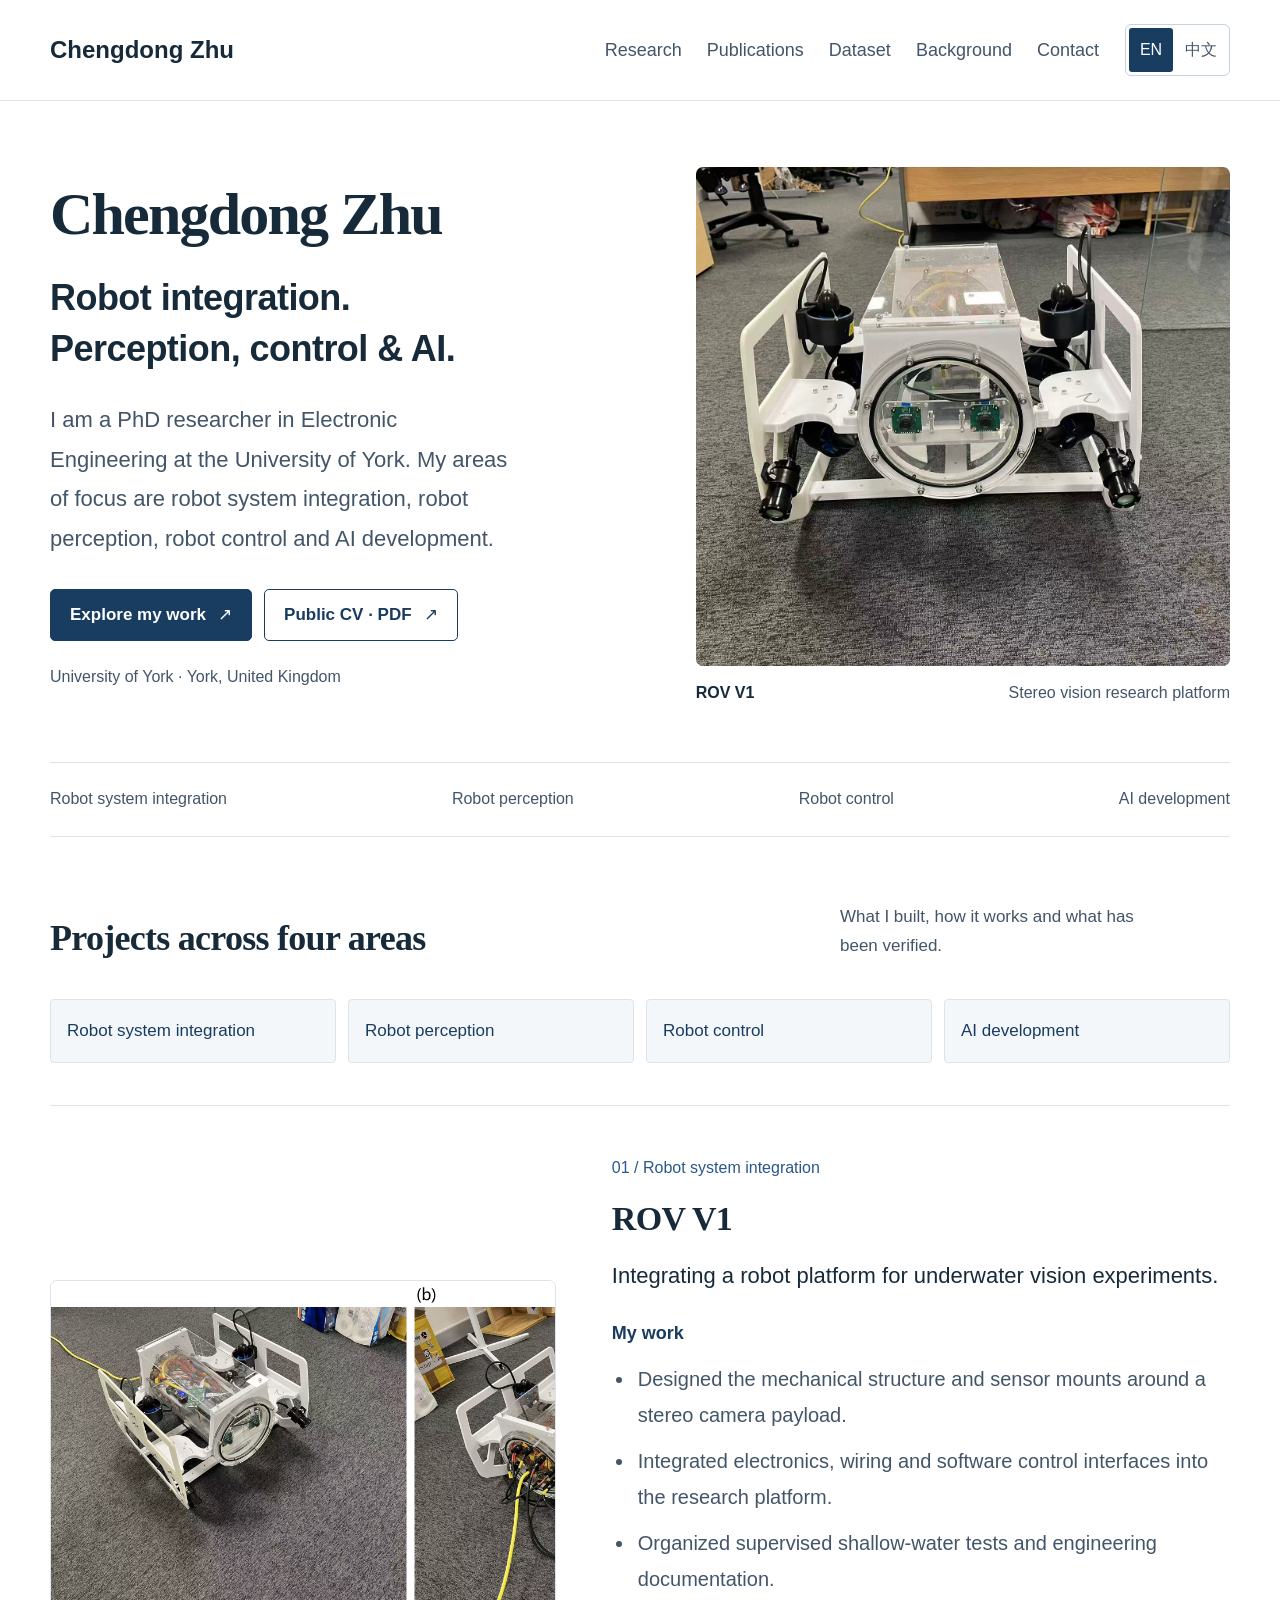
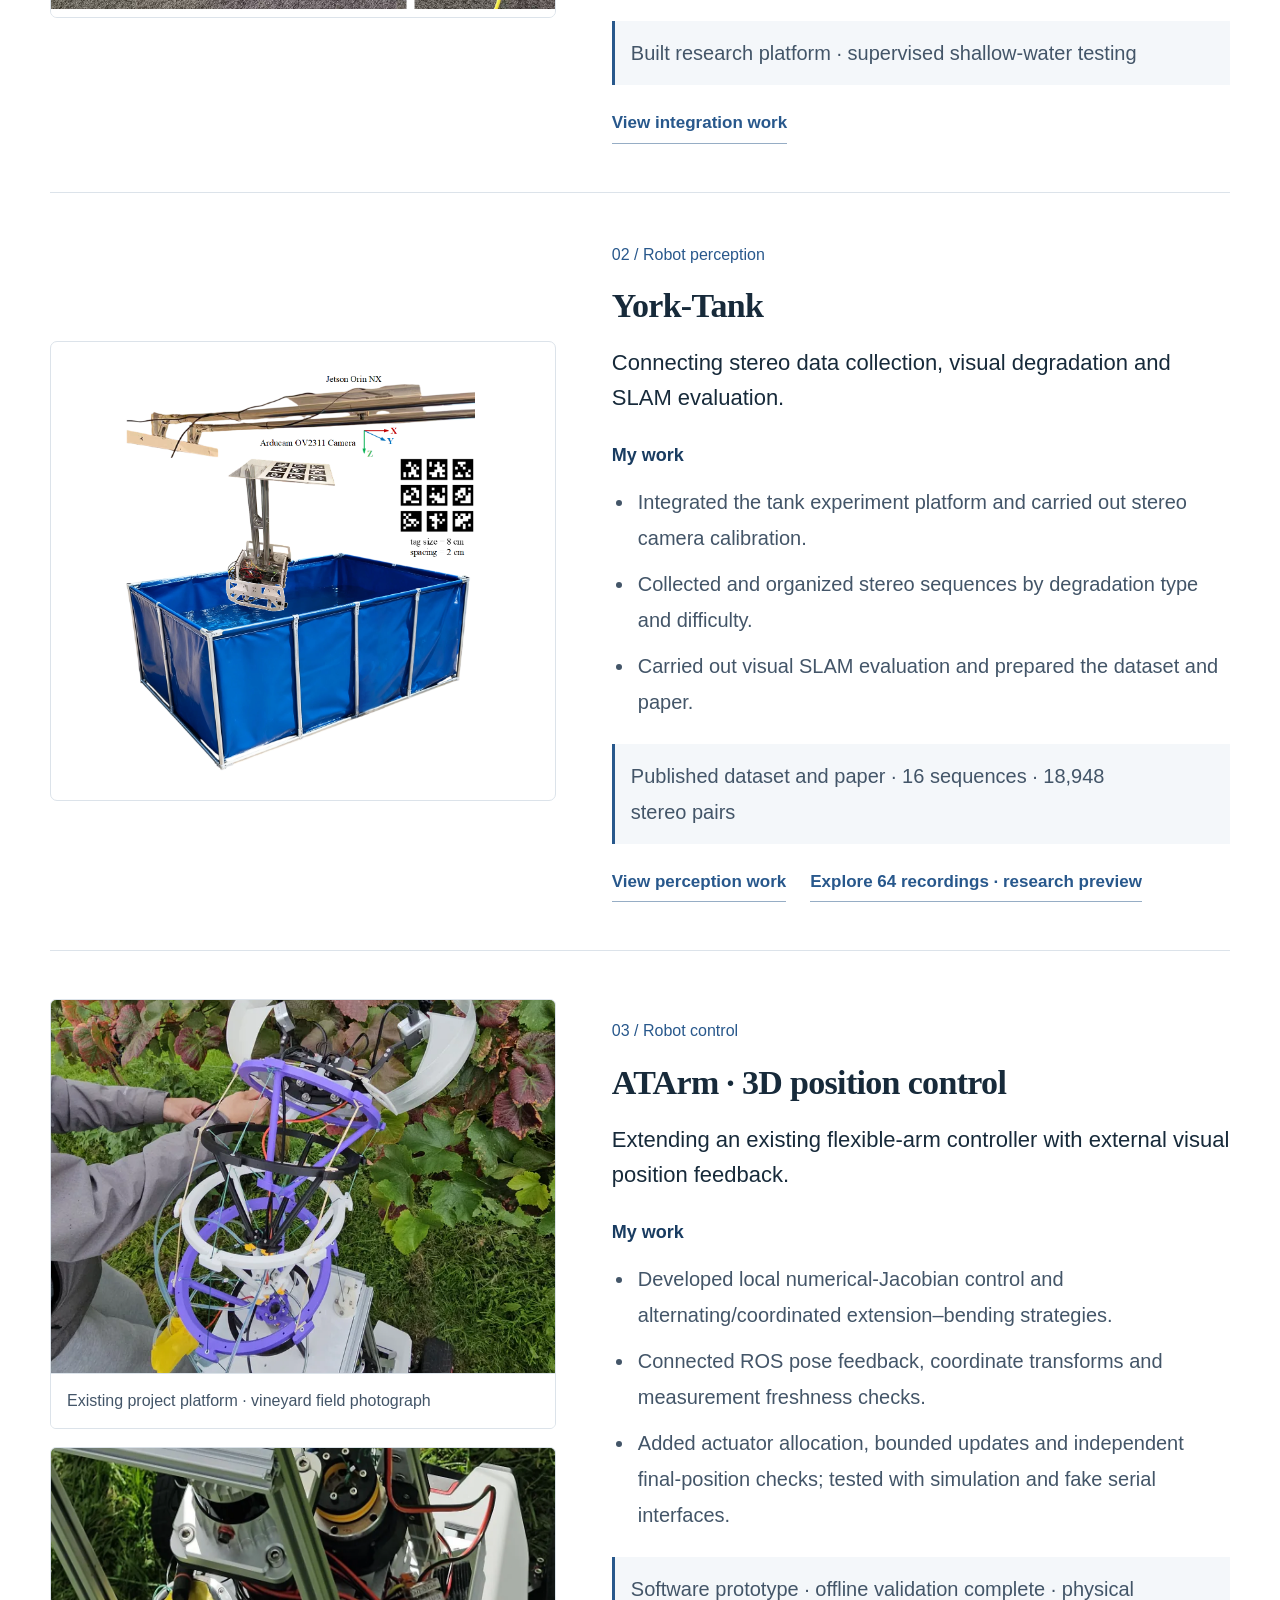
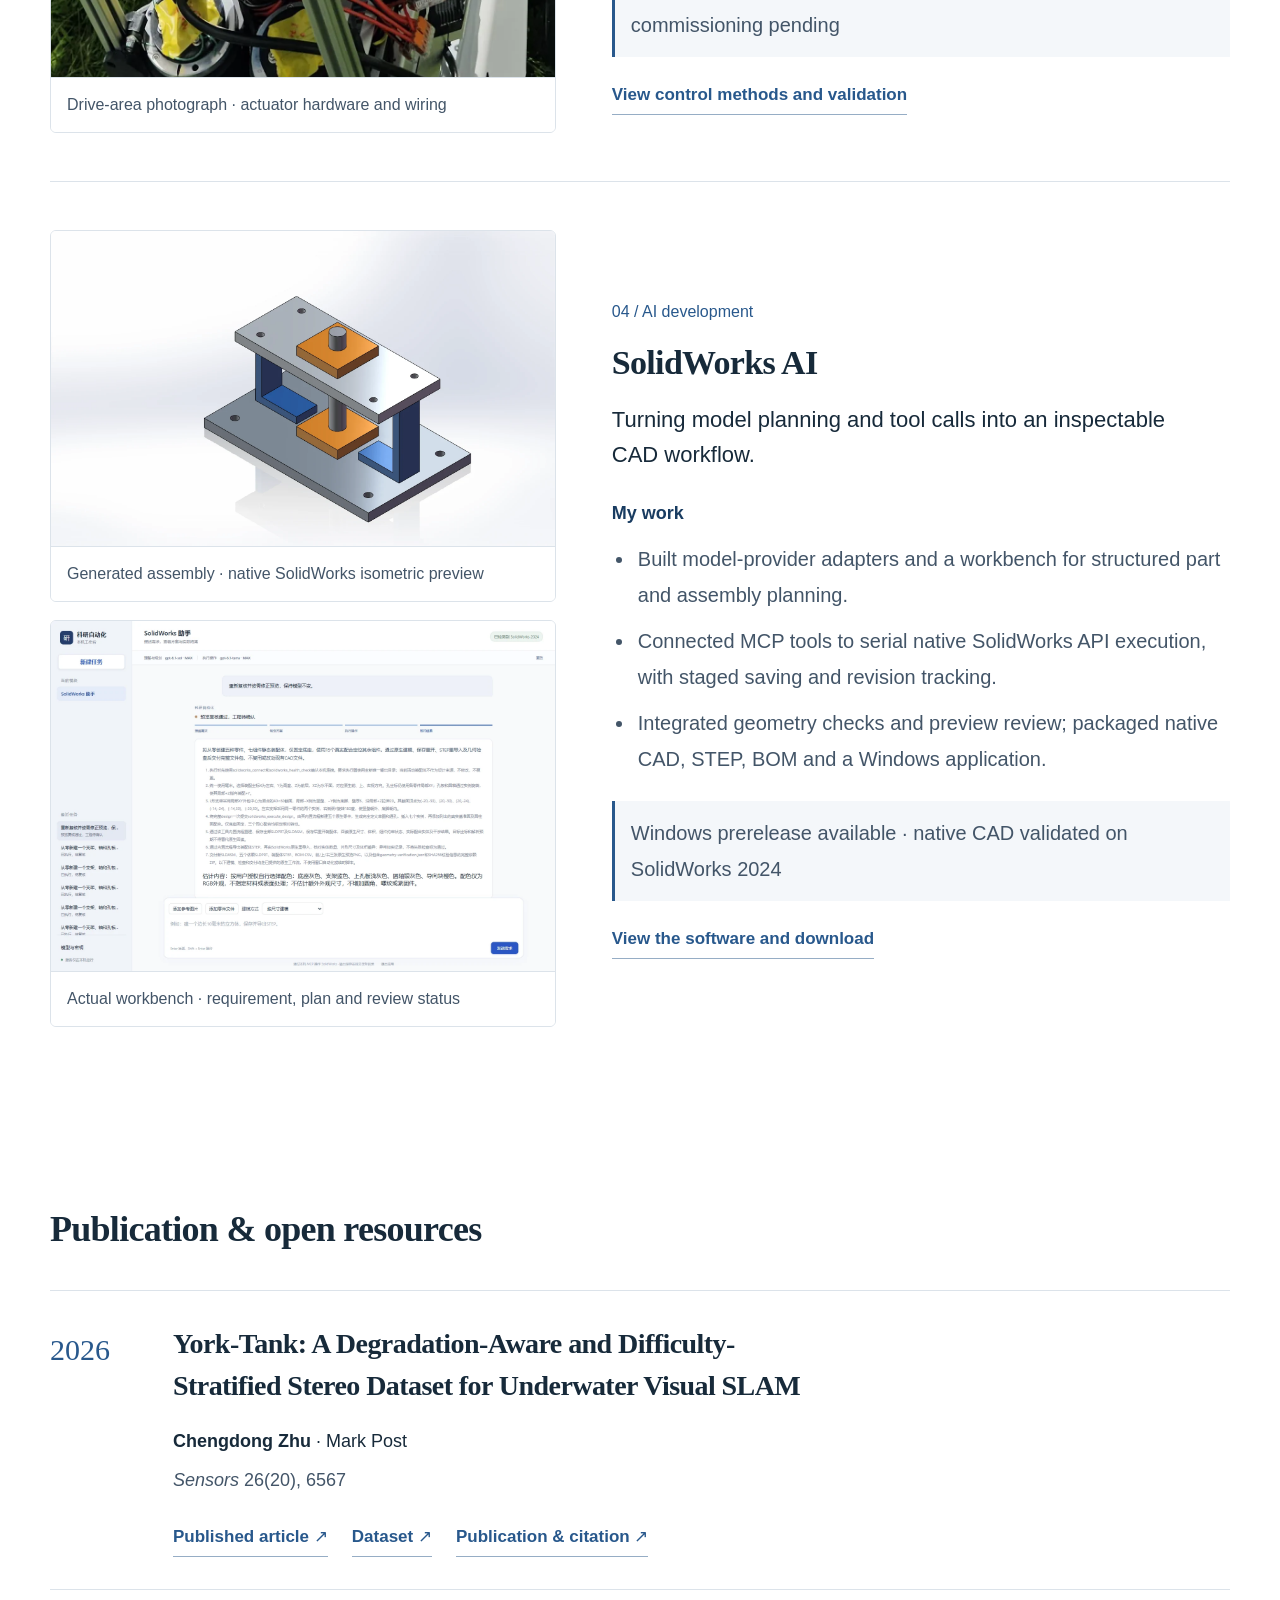
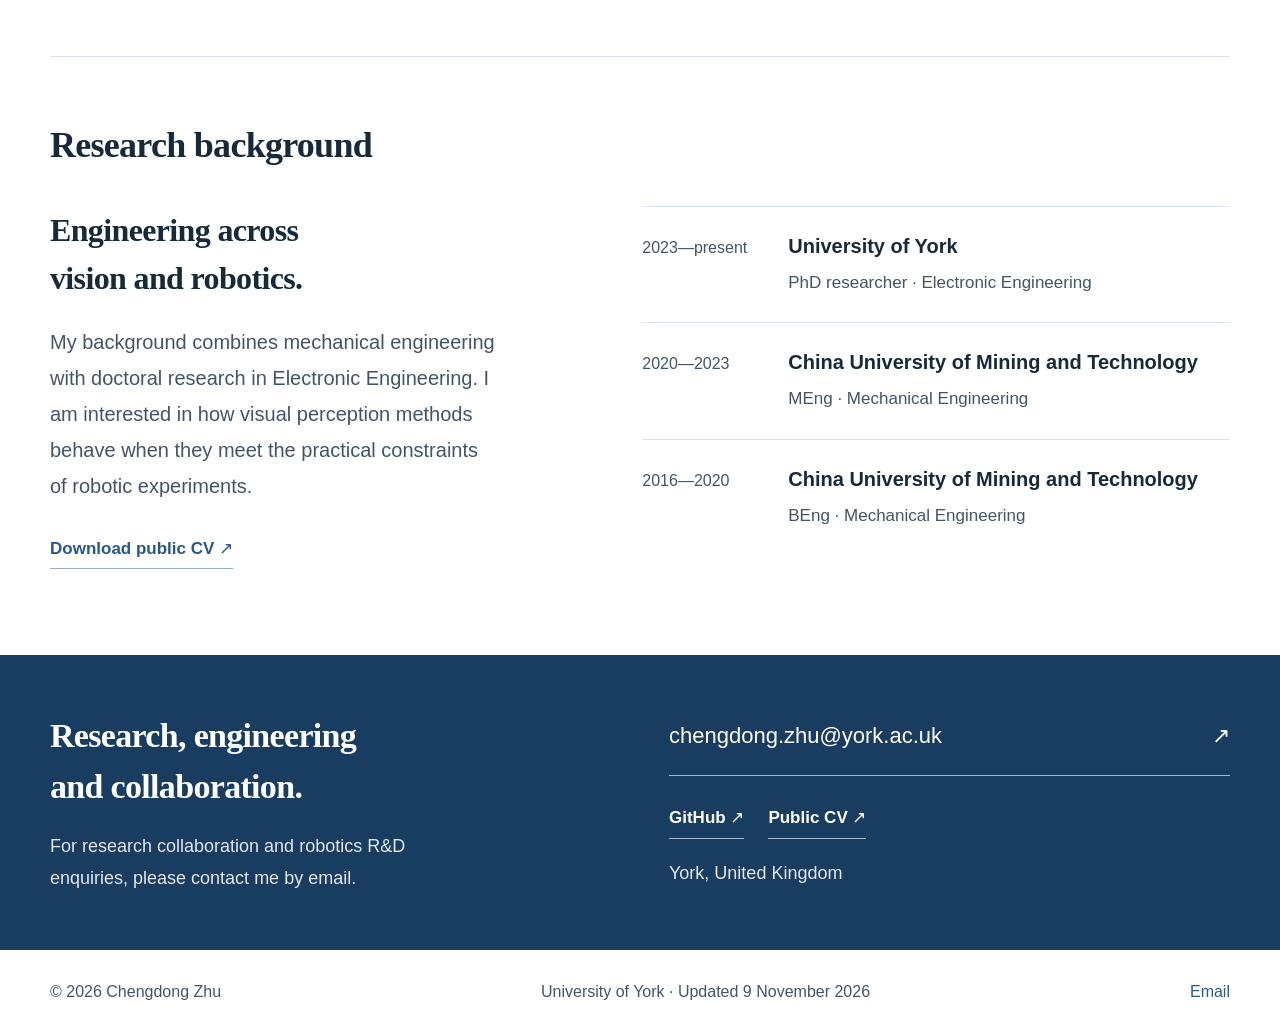
==== commit 39c0ac2b: "Publish York-Tank 64 dataset on personal website" ====
--- a/index.html
+++ b/index.html
@@ -7,7 +7,7 @@
 <body data-title-en="Chengdong Zhu | Robotics &amp; AI Development" data-title-zh="朱铖栋 | 机器人系统集成、感知、控制与AI开发" data-desc-en="Chengdong Zhu, PhD researcher in Electronic Engineering at the University of York. Robot system integration, robot perception, robot control and AI development." data-desc-zh="朱铖栋，约克大学电子工程博士研究生，工作方向为机器人系统集成、机器人感知、机器人控制与AI开发。">
 <a class="skip" href="#main"><span data-en="Skip to content" data-zh="跳转至正文">Skip to content</span></a>
 <header class="masthead"><div class="wrap header-inner"><a class="brand" href="index.html" aria-label="Chengdong Zhu / 朱铖栋"><span data-en="Chengdong Zhu" data-zh="朱铖栋">Chengdong Zhu</span><span class="brand-note"><span data-en="RESEARCH &amp; ENGINEERING" data-zh="研究与工程">RESEARCH &amp; ENGINEERING</span></span></a>
-<div class="header-controls"><button class="menu-toggle" type="button" aria-expanded="false" aria-controls="main-nav"><span data-en="Menu" data-zh="导航">Menu</span></button><nav id="main-nav" aria-label="Main navigation"><a href="index.html#research"><span data-en="Research" data-zh="研究项目">Research</span></a><a href="publications.html"><span data-en="Publications" data-zh="论文与资源">Publications</span></a><a href="index.html#background"><span data-en="Background" data-zh="研究背景">Background</span></a><a href="index.html#contact"><span data-en="Contact" data-zh="联系">Contact</span></a></nav>
+<div class="header-controls"><button class="menu-toggle" type="button" aria-expanded="false" aria-controls="main-nav"><span data-en="Menu" data-zh="导航">Menu</span></button><nav id="main-nav" aria-label="Main navigation"><a href="index.html#research"><span data-en="Research" data-zh="研究项目">Research</span></a><a href="publications.html"><span data-en="Publications" data-zh="论文与资源">Publications</span></a><a href="datasets/york-tank/"><span data-en="Dataset" data-zh="数据集">Dataset</span></a><a href="index.html#background"><span data-en="Background" data-zh="研究背景">Background</span></a><a href="index.html#contact"><span data-en="Contact" data-zh="联系">Contact</span></a></nav>
 <div class="language-switch" role="group" aria-label="Language / 语言"><button type="button" data-language="en" aria-pressed="true">EN</button><button type="button" data-language="zh" aria-pressed="false">中文</button></div></div></div></header>
 <main id="main"><section class="wrap hero" aria-labelledby="hero-name"><div class="hero-copy"><p class="eyebrow"><span data-en="ROBOTICS · VISION · SYSTEMS" data-zh="机器人 · 视觉 · 系统">ROBOTICS · VISION · SYSTEMS</span></p><h1 id="hero-name"><span data-en="Chengdong Zhu" data-zh="朱铖栋">Chengdong Zhu</span></h1><h2 class="hero-statement" data-en="Robot integration.
 Perception, control &amp; AI." data-zh="机器人系统集成
@@ -15,7 +15,7 @@
 Perception, control &amp; AI.</h2><p class="hero-intro" data-en="I am a PhD researcher in Electronic Engineering at the University of York. My areas of focus are robot system integration, robot perception, robot control and AI development." data-zh="我是约克大学电子工程专业博士研究生，方向涵盖机器人系统集成、机器人感知、机器人控制和AI开发。">I am a PhD researcher in Electronic Engineering at the University of York. My areas of focus are robot system integration, robot perception, robot control and AI development.</p>
 <div class="actions"><a class="button primary" href="#research" ><span data-en="Explore my work" data-zh="查看研究项目">Explore my work</span><span aria-hidden="true"> ↗</span></a><a class="button secondary" href="assets/Chengdong_Zhu_Public_CV.pdf" download><span data-en="Public CV · PDF" data-zh="公开简历 · 英文 PDF">Public CV · PDF</span><span aria-hidden="true"> ↗</span></a></div><p class="hero-location"><span data-en="University of York · York, United Kingdom" data-zh="英国约克大学 · 电子工程">University of York · York, United Kingdom</span></p></div>
 <figure class="hero-figure"><img src="assets/rov-front.jpg" alt="Front view of the V1 underwater research robot and its stereo cameras" width="1707" height="1280" fetchpriority="high"><figcaption><span>ROV V1</span><span data-en="Stereo vision research platform" data-zh="双目视觉研究平台">Stereo vision research platform</span></figcaption></figure></section>
-<div class="wrap focus-strip"><span class="eyebrow" data-en="Areas of focus" data-zh="工作方向">Areas of focus</span><span><span data-en="Robot system integration" data-zh="机器人系统集成">Robot system integration</span></span><span><span data-en="Robot perception" data-zh="机器人感知">Robot perception</span></span><span><span data-en="Robot control" data-zh="机器人控制">Robot control</span></span><span><span data-en="AI development" data-zh="AI开发">AI development</span></span></div><section class="wrap section" id="research"><div class="section-heading"><div><span class="section-number">01</span><h2 data-en="Projects across four areas" data-zh="四个方向，具体项目">Projects across four areas</h2></div><p data-en="What I built, how it works and what has been verified." data-zh="展示具体工作、实现方式与验证进度。">What I built, how it works and what has been verified.</p></div><nav class="project-index" aria-label="Project areas / 项目方向"><a class="project-index-link" href="#system-integration"><span data-en="Robot system integration" data-zh="机器人系统集成">Robot system integration</span></a><a class="project-index-link" href="#robot-perception"><span data-en="Robot perception" data-zh="机器人感知">Robot perception</span></a><a class="project-index-link" href="#robot-control"><span data-en="Robot control" data-zh="机器人控制">Robot control</span></a><a class="project-index-link" href="#ai-development"><span data-en="AI development" data-zh="AI开发">AI development</span></a></nav><article class="portfolio-project" id="system-integration"><a class="project-visual rov-visual" href="rov-v1.html" aria-label="ROV V1"><img src="assets/rov-assembly.jpg" alt="Two views of the assembled V1 underwater research robot" width="2884" height="1168" loading="lazy"></a><div class="project-copy"><p class="eyebrow" data-en="01 / Robot system integration" data-zh="01 / 机器人系统集成">01 / Robot system integration</p><h3><a class="project-title-link" href="rov-v1.html"><span data-en="ROV V1" data-zh="ROV V1">ROV V1</span></a></h3><p class="project-deck" data-en="Integrating a robot platform for underwater vision experiments." data-zh="为水下视觉实验搭建并集成机器人平台。">Integrating a robot platform for underwater vision experiments.</p><div class="work-list"><h4 data-en="My work" data-zh="我的工作">My work</h4><ul><li data-en="Designed the mechanical structure and sensor mounts around a stereo camera payload." data-zh="围绕双目相机载荷，设计机械结构与传感器安装方案。">Designed the mechanical structure and sensor mounts around a stereo camera payload.</li><li data-en="Integrated electronics, wiring and software control interfaces into the research platform." data-zh="集成电子系统、布线与软件控制接口，完成平台联调。">Integrated electronics, wiring and software control interfaces into the research platform.</li><li data-en="Organized supervised shallow-water tests and engineering documentation." data-zh="开展人工监督的浅水测试，整理工程设计与实验资料。">Organized supervised shallow-water tests and engineering documentation.</li></ul></div><p class="project-status" data-en="Built research platform · supervised shallow-water testing" data-zh="已搭建研究平台 · 人工监督浅水测试">Built research platform · supervised shallow-water testing</p><a class="text-link" href="rov-v1.html"><span data-en="View integration work" data-zh="查看系统集成工作">View integration work</span></a></div></article><article class="portfolio-project" id="robot-perception"><a class="project-visual tank-visual" href="york-tank.html" aria-label="York-Tank"><img src="assets/tank-setup.png" alt="York-Tank experiment with an overhead camera and AprilTag reference array" width="1127" height="1263" loading="lazy"></a><div class="project-copy"><p class="eyebrow" data-en="02 / Robot perception" data-zh="02 / 机器人感知">02 / Robot perception</p><h3><a class="project-title-link" href="york-tank.html"><span data-en="York-Tank" data-zh="York-Tank">York-Tank</span></a></h3><p class="project-deck" data-en="Connecting stereo data collection, visual degradation and SLAM evaluation." data-zh="将双目数据采集、视觉退化与SLAM评价连接起来。">Connecting stereo data collection, visual degradation and SLAM evaluation.</p><div class="work-list"><h4 data-en="My work" data-zh="我的工作">My work</h4><ul><li data-en="Integrated the tank experiment platform and carried out stereo camera calibration." data-zh="集成水槽实验平台，完成双目相机标定。">Integrated the tank experiment platform and carried out stereo camera calibration.</li><li data-en="Collected and organized stereo sequences by degradation type and difficulty." data-zh="采集双目序列，按视觉退化类型与难度组织数据。">Collected and organized stereo sequences by degradation type and difficulty.</li><li data-en="Carried out visual SLAM evaluation and prepared the dataset and paper." data-zh="开展视觉SLAM评价，整理数据集与论文。">Carried out visual SLAM evaluation and prepared the dataset and paper.</li></ul></div><p class="project-status" data-en="Published dataset and paper · 16 sequences · 18,948 stereo pairs" data-zh="已发表数据集与论文 · 16条序列 · 18,948对双目图像">Published dataset and paper · 16 sequences · 18,948 stereo pairs</p><a class="text-link" href="york-tank.html"><span data-en="View perception work" data-zh="查看感知与数据集工作">View perception work</span></a></div></article><article class="portfolio-project" id="robot-control"><div class="project-media-stack"><figure class="project-shot control-field-shot"><a class="shot-link" href="assets/atarm-field.webp" target="_blank" rel="noopener"><img src="assets/atarm-field.webp" alt="Existing flexible-arm platform photographed during collaborative vineyard field work" width="788" height="1400" loading="lazy" decoding="async"></a><figcaption><span data-en="Existing project platform · vineyard field photograph" data-zh="合作项目既有平台 · 葡萄园现场实物照片">Existing project platform · vineyard field photograph</span></figcaption></figure><figure class="project-shot control-drive-shot"><a class="shot-link" href="assets/atarm-drive.webp" target="_blank" rel="noopener"><img src="assets/atarm-drive.webp" alt="Real photograph of the flexible-arm drive area, motors and wiring" width="1104" height="920" loading="lazy" decoding="async"></a><figcaption><span data-en="Drive-area photograph · actuator hardware and wiring" data-zh="实际驱动区照片 · 执行器硬件与布线">Drive-area photograph · actuator hardware and wiring</span></figcaption></figure></div><div class="project-copy"><p class="eyebrow" data-en="03 / Robot control" data-zh="03 / 机器人控制">03 / Robot control</p><h3><a class="project-title-link" href="atarm-control.html"><span data-en="ATArm · 3D position control" data-zh="ATArm · 三维位置控制">ATArm · 3D position control</span></a></h3><p class="project-deck" data-en="Extending an existing flexible-arm controller with external visual position feedback." data-zh="在既有柔性机械臂控制框架上，开发外部视觉位置反馈与三维控制软件。">Extending an existing flexible-arm controller with external visual position feedback.</p><div class="work-list"><h4 data-en="My work" data-zh="我的工作">My work</h4><ul><li data-en="Developed local numerical-Jacobian control and alternating/coordinated extension–bending strategies." data-zh="开发局部数值雅可比控制，以及伸缩与弯曲的交替、协调控制策略。">Developed local numerical-Jacobian control and alternating/coordinated extension–bending strategies.</li><li data-en="Connected ROS pose feedback, coordinate transforms and measurement freshness checks." data-zh="接入ROS位姿反馈，处理坐标变换、数据时效与稳定测量窗口。">Connected ROS pose feedback, coordinate transforms and measurement freshness checks.</li><li data-en="Added actuator allocation, bounded updates and independent final-position checks; tested with simulation and fake serial interfaces." data-zh="加入执行器通道分配、有界更新与最终位置独立核验，通过模拟和伪串口验证。">Added actuator allocation, bounded updates and independent final-position checks; tested with simulation and fake serial interfaces.</li></ul></div><p class="project-status" data-en="Software prototype · offline validation complete · physical commissioning pending" data-zh="软件原型 · 已完成离线验证 · 待实机联调">Software prototype · offline validation complete · physical commissioning pending</p><a class="text-link" href="atarm-control.html"><span data-en="View control methods and validation" data-zh="查看控制方法与验证">View control methods and validation</span></a></div></article><article class="portfolio-project" id="ai-development"><div class="project-media-stack"><figure class="project-shot model-shot"><a class="shot-link" href="assets/solidworks-ai-assembly.webp" target="_blank" rel="noopener"><img src="assets/solidworks-ai-assembly.webp" alt="Native SolidWorks preview of the generated bracket, shaft and plate assembly" width="1600" height="1000" loading="lazy" decoding="async"></a><figcaption><span data-en="Generated assembly · native SolidWorks isometric preview" data-zh="实际生成的装配体 · SolidWorks原生等轴测预览">Generated assembly · native SolidWorks isometric preview</span></figcaption></figure><figure class="project-shot workbench-shot"><a class="shot-link" href="assets/solidworks-ai-workbench.webp" target="_blank" rel="noopener"><img src="assets/solidworks-ai-workbench.webp" alt="SolidWorks AI rc13 workbench showing a completed preview review task" width="1440" height="1000" loading="lazy" decoding="async"></a><figcaption><span data-en="Actual workbench · requirement, plan and review status" data-zh="真实工作台界面 · 需求、方案与复核状态">Actual workbench · requirement, plan and review status</span></figcaption></figure></div><div class="project-copy"><p class="eyebrow" data-en="04 / AI development" data-zh="04 / AI开发">04 / AI development</p><h3><a class="project-title-link" href="solidworks-ai.html"><span data-en="SolidWorks AI" data-zh="SolidWorks AI · 自然语言CAD工作台">SolidWorks AI</span></a></h3><p class="project-deck" data-en="Turning model planning and tool calls into an inspectable CAD workflow." data-zh="将模型规划、工具调用与结果复核，组织为可交付的CAD软件流程。">Turning model planning and tool calls into an inspectable CAD workflow.</p><div class="work-list"><h4 data-en="My work" data-zh="我的工作">My work</h4><ul><li data-en="Built model-provider adapters and a workbench for structured part and assembly planning." data-zh="开发模型接口适配与工作台，将需求转为结构化零件、装配方案。">Built model-provider adapters and a workbench for structured part and assembly planning.</li><li data-en="Connected MCP tools to serial native SolidWorks API execution, with staged saving and revision tracking." data-zh="通过MCP串行调用SolidWorks原生接口，管理分阶段保存与版本修订。">Connected MCP tools to serial native SolidWorks API execution, with staged saving and revision tracking.</li><li data-en="Integrated geometry checks and preview review; packaged native CAD, STEP, BOM and a Windows application." data-zh="集成几何检查和预览复核，交付原生CAD、STEP、BOM，并打包Windows应用。">Integrated geometry checks and preview review; packaged native CAD, STEP, BOM and a Windows application.</li></ul></div><p class="project-status" data-en="Windows prerelease available · native CAD validated on SolidWorks 2024" data-zh="Windows预发布版已发布 · 已在SolidWorks 2024验证原生CAD流程">Windows prerelease available · native CAD validated on SolidWorks 2024</p><a class="text-link" href="solidworks-ai.html"><span data-en="View the software and download" data-zh="查看软件实现与下载">View the software and download</span></a></div></article></section><section class="wrap section" id="resources"><div class="section-heading"><div><span class="section-number">02</span><h2 data-en="Publication &amp; open resources" data-zh="论文与开放资源">Publication &amp; open resources</h2></div></div>
+<div class="wrap focus-strip"><span class="eyebrow" data-en="Areas of focus" data-zh="工作方向">Areas of focus</span><span><span data-en="Robot system integration" data-zh="机器人系统集成">Robot system integration</span></span><span><span data-en="Robot perception" data-zh="机器人感知">Robot perception</span></span><span><span data-en="Robot control" data-zh="机器人控制">Robot control</span></span><span><span data-en="AI development" data-zh="AI开发">AI development</span></span></div><section class="wrap section" id="research"><div class="section-heading"><div><span class="section-number">01</span><h2 data-en="Projects across four areas" data-zh="四个方向，具体项目">Projects across four areas</h2></div><p data-en="What I built, how it works and what has been verified." data-zh="展示具体工作、实现方式与验证进度。">What I built, how it works and what has been verified.</p></div><nav class="project-index" aria-label="Project areas / 项目方向"><a class="project-index-link" href="#system-integration"><span data-en="Robot system integration" data-zh="机器人系统集成">Robot system integration</span></a><a class="project-index-link" href="#robot-perception"><span data-en="Robot perception" data-zh="机器人感知">Robot perception</span></a><a class="project-index-link" href="#robot-control"><span data-en="Robot control" data-zh="机器人控制">Robot control</span></a><a class="project-index-link" href="#ai-development"><span data-en="AI development" data-zh="AI开发">AI development</span></a></nav><article class="portfolio-project" id="system-integration"><a class="project-visual rov-visual" href="rov-v1.html" aria-label="ROV V1"><img src="assets/rov-assembly.jpg" alt="Two views of the assembled V1 underwater research robot" width="2884" height="1168" loading="lazy"></a><div class="project-copy"><p class="eyebrow" data-en="01 / Robot system integration" data-zh="01 / 机器人系统集成">01 / Robot system integration</p><h3><a class="project-title-link" href="rov-v1.html"><span data-en="ROV V1" data-zh="ROV V1">ROV V1</span></a></h3><p class="project-deck" data-en="Integrating a robot platform for underwater vision experiments." data-zh="为水下视觉实验搭建并集成机器人平台。">Integrating a robot platform for underwater vision experiments.</p><div class="work-list"><h4 data-en="My work" data-zh="我的工作">My work</h4><ul><li data-en="Designed the mechanical structure and sensor mounts around a stereo camera payload." data-zh="围绕双目相机载荷，设计机械结构与传感器安装方案。">Designed the mechanical structure and sensor mounts around a stereo camera payload.</li><li data-en="Integrated electronics, wiring and software control interfaces into the research platform." data-zh="集成电子系统、布线与软件控制接口，完成平台联调。">Integrated electronics, wiring and software control interfaces into the research platform.</li><li data-en="Organized supervised shallow-water tests and engineering documentation." data-zh="开展人工监督的浅水测试，整理工程设计与实验资料。">Organized supervised shallow-water tests and engineering documentation.</li></ul></div><p class="project-status" data-en="Built research platform · supervised shallow-water testing" data-zh="已搭建研究平台 · 人工监督浅水测试">Built research platform · supervised shallow-water testing</p><a class="text-link" href="rov-v1.html"><span data-en="View integration work" data-zh="查看系统集成工作">View integration work</span></a></div></article><article class="portfolio-project" id="robot-perception"><a class="project-visual tank-visual" href="york-tank.html" aria-label="York-Tank"><img src="assets/tank-setup.png" alt="York-Tank experiment with an overhead camera and AprilTag reference array" width="1127" height="1263" loading="lazy"></a><div class="project-copy"><p class="eyebrow" data-en="02 / Robot perception" data-zh="02 / 机器人感知">02 / Robot perception</p><h3><a class="project-title-link" href="york-tank.html"><span data-en="York-Tank" data-zh="York-Tank">York-Tank</span></a></h3><p class="project-deck" data-en="Connecting stereo data collection, visual degradation and SLAM evaluation." data-zh="将双目数据采集、视觉退化与SLAM评价连接起来。">Connecting stereo data collection, visual degradation and SLAM evaluation.</p><div class="work-list"><h4 data-en="My work" data-zh="我的工作">My work</h4><ul><li data-en="Integrated the tank experiment platform and carried out stereo camera calibration." data-zh="集成水槽实验平台，完成双目相机标定。">Integrated the tank experiment platform and carried out stereo camera calibration.</li><li data-en="Collected and organized stereo sequences by degradation type and difficulty." data-zh="采集双目序列，按视觉退化类型与难度组织数据。">Collected and organized stereo sequences by degradation type and difficulty.</li><li data-en="Carried out visual SLAM evaluation and prepared the dataset and paper." data-zh="开展视觉SLAM评价，整理数据集与论文。">Carried out visual SLAM evaluation and prepared the dataset and paper.</li></ul></div><p class="project-status" data-en="Published dataset and paper · 16 sequences · 18,948 stereo pairs" data-zh="已发表数据集与论文 · 16条序列 · 18,948对双目图像">Published dataset and paper · 16 sequences · 18,948 stereo pairs</p><div class="inline-links"><a class="text-link" href="york-tank.html"><span data-en="View perception work" data-zh="查看感知与数据集工作">View perception work</span></a><a class="text-link" href="datasets/york-tank/"><span data-en="Explore 64 recordings · research preview" data-zh="浏览64条录制 · 研究预览">Explore 64 recordings · research preview</span></a></div></div></article><article class="portfolio-project" id="robot-control"><div class="project-media-stack"><figure class="project-shot control-field-shot"><a class="shot-link" href="assets/atarm-field.webp" target="_blank" rel="noopener"><img src="assets/atarm-field.webp" alt="Existing flexible-arm platform photographed during collaborative vineyard field work" width="788" height="1400" loading="lazy" decoding="async"></a><figcaption><span data-en="Existing project platform · vineyard field photograph" data-zh="合作项目既有平台 · 葡萄园现场实物照片">Existing project platform · vineyard field photograph</span></figcaption></figure><figure class="project-shot control-drive-shot"><a class="shot-link" href="assets/atarm-drive.webp" target="_blank" rel="noopener"><img src="assets/atarm-drive.webp" alt="Real photograph of the flexible-arm drive area, motors and wiring" width="1104" height="920" loading="lazy" decoding="async"></a><figcaption><span data-en="Drive-area photograph · actuator hardware and wiring" data-zh="实际驱动区照片 · 执行器硬件与布线">Drive-area photograph · actuator hardware and wiring</span></figcaption></figure></div><div class="project-copy"><p class="eyebrow" data-en="03 / Robot control" data-zh="03 / 机器人控制">03 / Robot control</p><h3><a class="project-title-link" href="atarm-control.html"><span data-en="ATArm · 3D position control" data-zh="ATArm · 三维位置控制">ATArm · 3D position control</span></a></h3><p class="project-deck" data-en="Extending an existing flexible-arm controller with external visual position feedback." data-zh="在既有柔性机械臂控制框架上，开发外部视觉位置反馈与三维控制软件。">Extending an existing flexible-arm controller with external visual position feedback.</p><div class="work-list"><h4 data-en="My work" data-zh="我的工作">My work</h4><ul><li data-en="Developed local numerical-Jacobian control and alternating/coordinated extension–bending strategies." data-zh="开发局部数值雅可比控制，以及伸缩与弯曲的交替、协调控制策略。">Developed local numerical-Jacobian control and alternating/coordinated extension–bending strategies.</li><li data-en="Connected ROS pose feedback, coordinate transforms and measurement freshness checks." data-zh="接入ROS位姿反馈，处理坐标变换、数据时效与稳定测量窗口。">Connected ROS pose feedback, coordinate transforms and measurement freshness checks.</li><li data-en="Added actuator allocation, bounded updates and independent final-position checks; tested with simulation and fake serial interfaces." data-zh="加入执行器通道分配、有界更新与最终位置独立核验，通过模拟和伪串口验证。">Added actuator allocation, bounded updates and independent final-position checks; tested with simulation and fake serial interfaces.</li></ul></div><p class="project-status" data-en="Software prototype · offline validation complete · physical commissioning pending" data-zh="软件原型 · 已完成离线验证 · 待实机联调">Software prototype · offline validation complete · physical commissioning pending</p><a class="text-link" href="atarm-control.html"><span data-en="View control methods and validation" data-zh="查看控制方法与验证">View control methods and validation</span></a></div></article><article class="portfolio-project" id="ai-development"><div class="project-media-stack"><figure class="project-shot model-shot"><a class="shot-link" href="assets/solidworks-ai-assembly.webp" target="_blank" rel="noopener"><img src="assets/solidworks-ai-assembly.webp" alt="Native SolidWorks preview of the generated bracket, shaft and plate assembly" width="1600" height="1000" loading="lazy" decoding="async"></a><figcaption><span data-en="Generated assembly · native SolidWorks isometric preview" data-zh="实际生成的装配体 · SolidWorks原生等轴测预览">Generated assembly · native SolidWorks isometric preview</span></figcaption></figure><figure class="project-shot workbench-shot"><a class="shot-link" href="assets/solidworks-ai-workbench.webp" target="_blank" rel="noopener"><img src="assets/solidworks-ai-workbench.webp" alt="SolidWorks AI rc13 workbench showing a completed preview review task" width="1440" height="1000" loading="lazy" decoding="async"></a><figcaption><span data-en="Actual workbench · requirement, plan and review status" data-zh="真实工作台界面 · 需求、方案与复核状态">Actual workbench · requirement, plan and review status</span></figcaption></figure></div><div class="project-copy"><p class="eyebrow" data-en="04 / AI development" data-zh="04 / AI开发">04 / AI development</p><h3><a class="project-title-link" href="solidworks-ai.html"><span data-en="SolidWorks AI" data-zh="SolidWorks AI · 自然语言CAD工作台">SolidWorks AI</span></a></h3><p class="project-deck" data-en="Turning model planning and tool calls into an inspectable CAD workflow." data-zh="将模型规划、工具调用与结果复核，组织为可交付的CAD软件流程。">Turning model planning and tool calls into an inspectable CAD workflow.</p><div class="work-list"><h4 data-en="My work" data-zh="我的工作">My work</h4><ul><li data-en="Built model-provider adapters and a workbench for structured part and assembly planning." data-zh="开发模型接口适配与工作台，将需求转为结构化零件、装配方案。">Built model-provider adapters and a workbench for structured part and assembly planning.</li><li data-en="Connected MCP tools to serial native SolidWorks API execution, with staged saving and revision tracking." data-zh="通过MCP串行调用SolidWorks原生接口，管理分阶段保存与版本修订。">Connected MCP tools to serial native SolidWorks API execution, with staged saving and revision tracking.</li><li data-en="Integrated geometry checks and preview review; packaged native CAD, STEP, BOM and a Windows application." data-zh="集成几何检查和预览复核，交付原生CAD、STEP、BOM，并打包Windows应用。">Integrated geometry checks and preview review; packaged native CAD, STEP, BOM and a Windows application.</li></ul></div><p class="project-status" data-en="Windows prerelease available · native CAD validated on SolidWorks 2024" data-zh="Windows预发布版已发布 · 已在SolidWorks 2024验证原生CAD流程">Windows prerelease available · native CAD validated on SolidWorks 2024</p><a class="text-link" href="solidworks-ai.html"><span data-en="View the software and download" data-zh="查看软件实现与下载">View the software and download</span></a></div></article></section><section class="wrap section" id="resources"><div class="section-heading"><div><span class="section-number">02</span><h2 data-en="Publication &amp; open resources" data-zh="论文与开放资源">Publication &amp; open resources</h2></div></div>
 <article class="publication-preview"><span class="pub-year">2026</span><div><p class="eyebrow"><span data-en="JOURNAL ARTICLE" data-zh="期刊论文">JOURNAL ARTICLE</span></p><h3><a href="https://doi.org/10.3390/s26206567">York-Tank: A Degradation-Aware and Difficulty-Stratified Stereo Dataset for Underwater Visual SLAM</a></h3><p class="pub-authors"><strong>Chengdong Zhu</strong> · Mark Post</p><p class="muted"><em>Sensors</em> 26(20), 6567</p><div class="inline-links"><a class="text-link" href="https://doi.org/10.3390/s26206567" ><span data-en="Published article" data-zh="已发表论文">Published article</span><span aria-hidden="true"> ↗</span></a><a class="text-link" href="https://doi.org/10.5281/zenodo.23347574" ><span data-en="Dataset" data-zh="数据集">Dataset</span><span aria-hidden="true"> ↗</span></a><a class="text-link" href="publications.html" ><span data-en="Publication &amp; citation" data-zh="论文与引用">Publication &amp; citation</span><span aria-hidden="true"> ↗</span></a></div></div></article></section><section class="wrap section background-section" id="background"><div class="section-heading"><div><span class="section-number">03</span><h2 data-en="Research background" data-zh="研究背景">Research background</h2></div></div>
 <div class="background-grid"><div><h3 class="background-title" data-en="Engineering across
 vision and robotics." data-zh="连接视觉算法
@@ -24,5 +24,5 @@
 and collaboration." data-zh="研究、工程
 与合作交流。">Research, engineering
 and collaboration.</h2><p data-en="For research collaboration and robotics R&amp;D enquiries, please contact me by email." data-zh="欢迎就研究合作与机器人研发工作通过邮件联系。">For research collaboration and robotics R&amp;D enquiries, please contact me by email.</p></div><div class="contact-links"><a class="contact-email" href="mailto:chengdong.zhu@york.ac.uk">chengdong.zhu@york.ac.uk <span aria-hidden="true">↗</span></a><div class="inline-links"><a class="text-link" href="https://github.com/zhu-chengdong" ><span data-en="GitHub" data-zh="GitHub">GitHub</span><span aria-hidden="true"> ↗</span></a><a class="text-link" href="assets/Chengdong_Zhu_Public_CV.pdf" download><span data-en="Public CV" data-zh="公开简历">Public CV</span><span aria-hidden="true"> ↗</span></a></div><p><span data-en="York, United Kingdom" data-zh="英国约克">York, United Kingdom</span></p></div></div></section></main>
-<footer class="wrap footer"><span>© 2026 <span data-en="Chengdong Zhu" data-zh="朱铖栋">Chengdong Zhu</span></span><span><span data-en="University of York · Updated 4 November 2026" data-zh="约克大学 · 更新于2026年11月4日">University of York · Updated 4 November 2026</span></span><a href="mailto:chengdong.zhu@york.ac.uk"><span data-en="Email" data-zh="邮件联系">Email</span></a></footer>
+<footer class="wrap footer"><span>© 2026 <span data-en="Chengdong Zhu" data-zh="朱铖栋">Chengdong Zhu</span></span><span><span data-en="University of York · Updated 9 November 2026" data-zh="约克大学 · 更新于2026年11月9日">University of York · Updated 9 November 2026</span></span><a href="mailto:chengdong.zhu@york.ac.uk"><span data-en="Email" data-zh="邮件联系">Email</span></a></footer>
 </body></html>
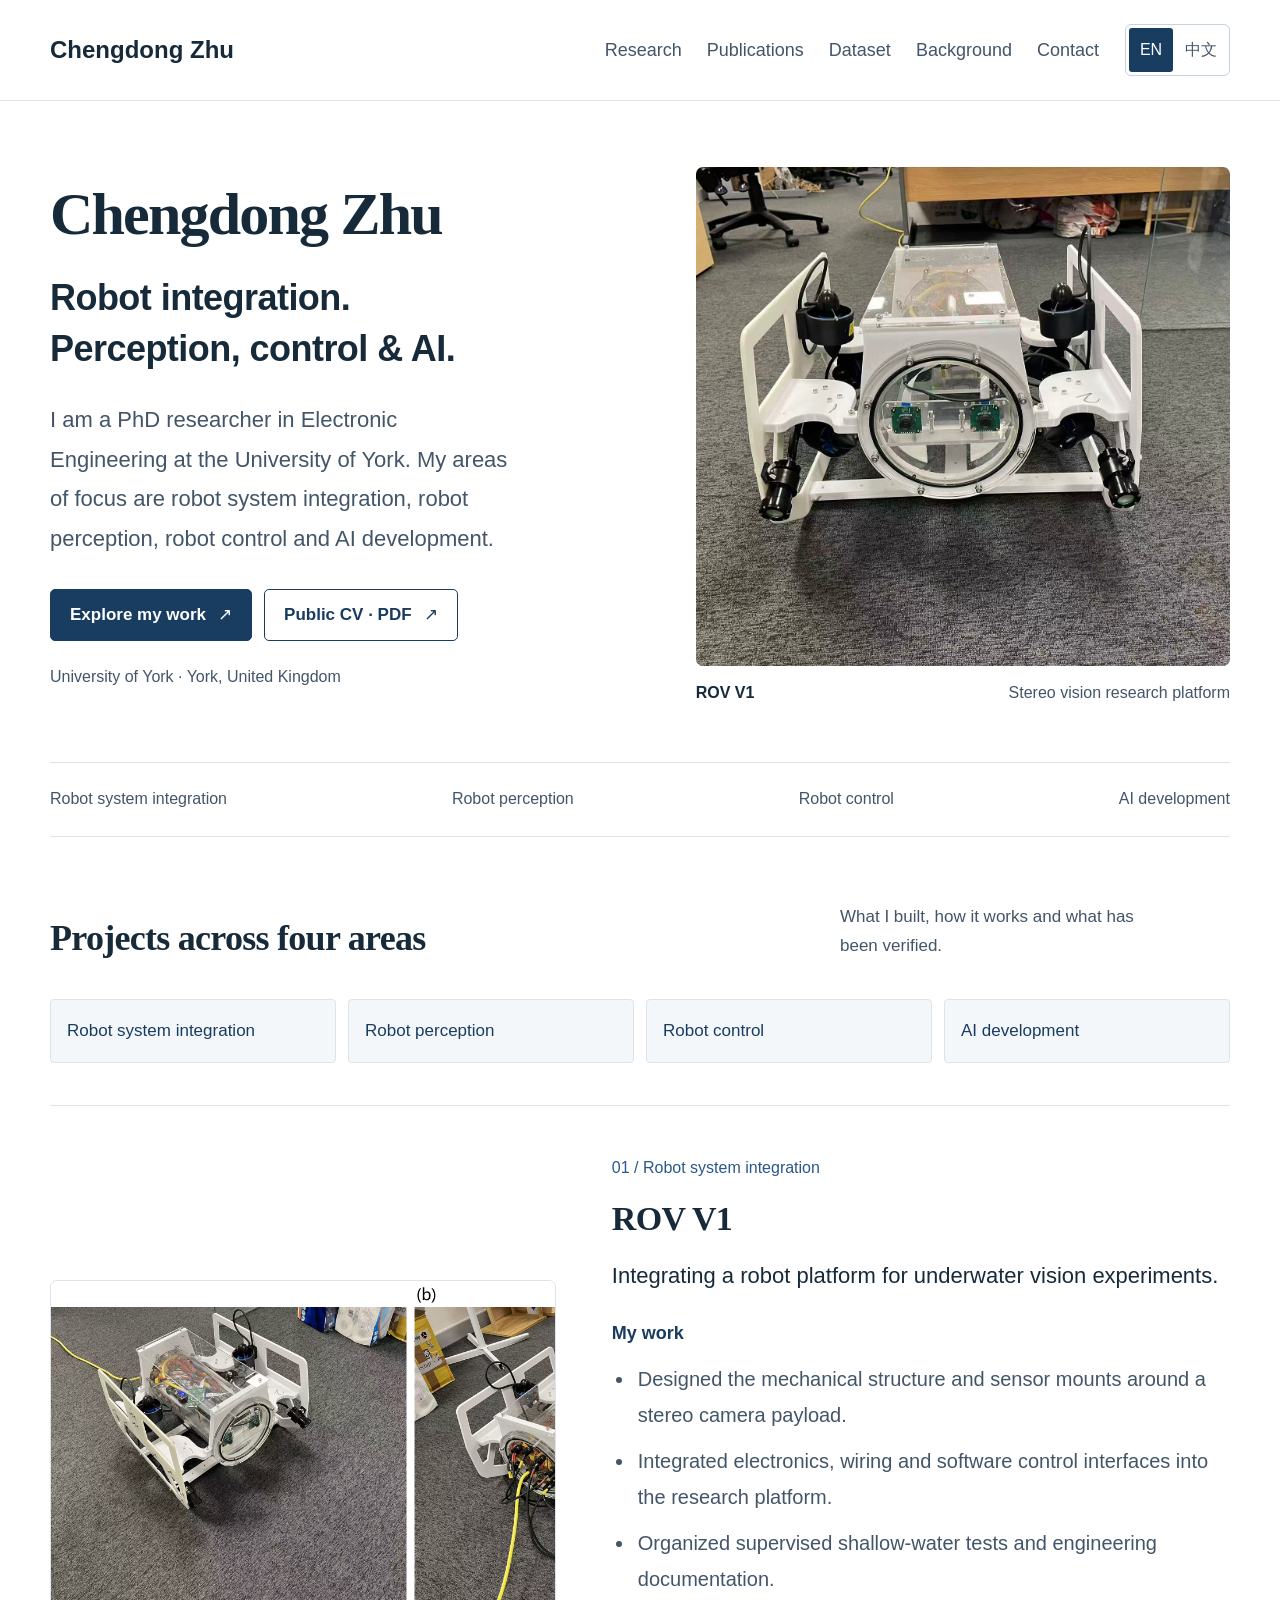
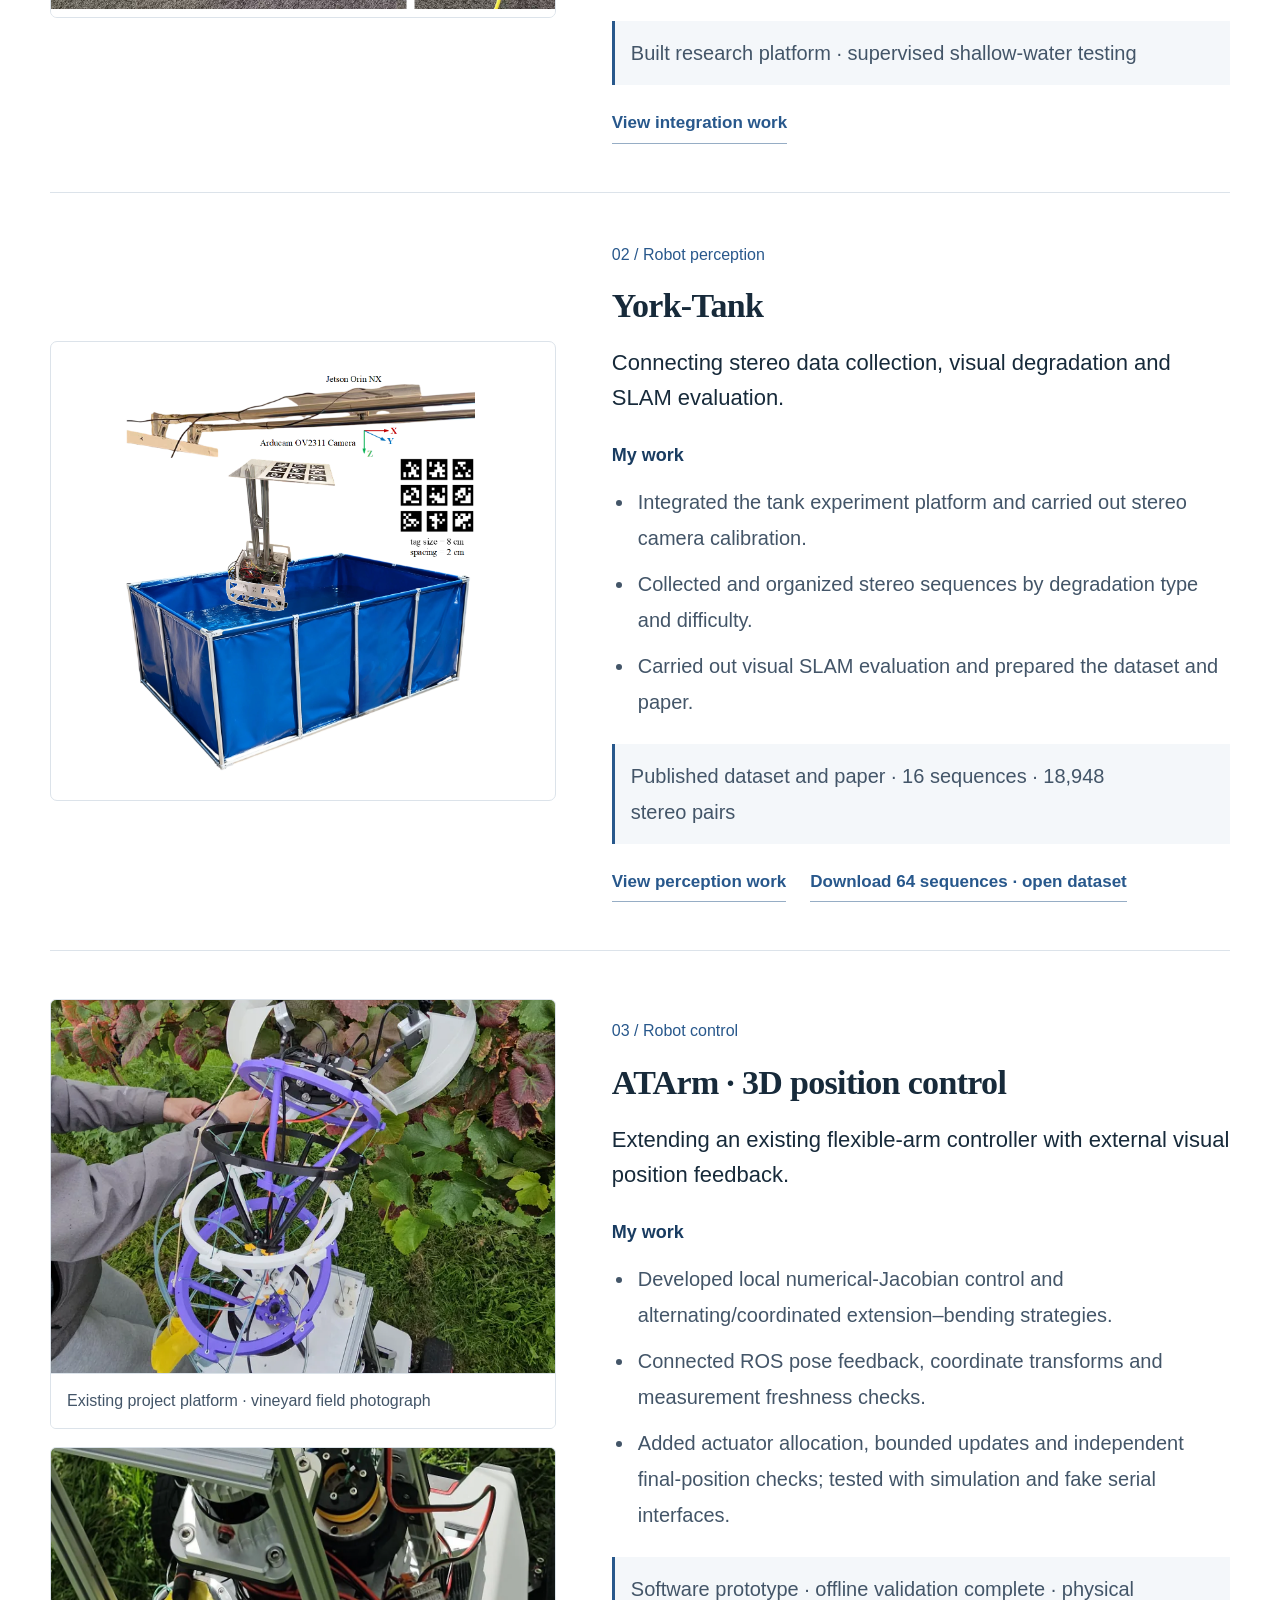
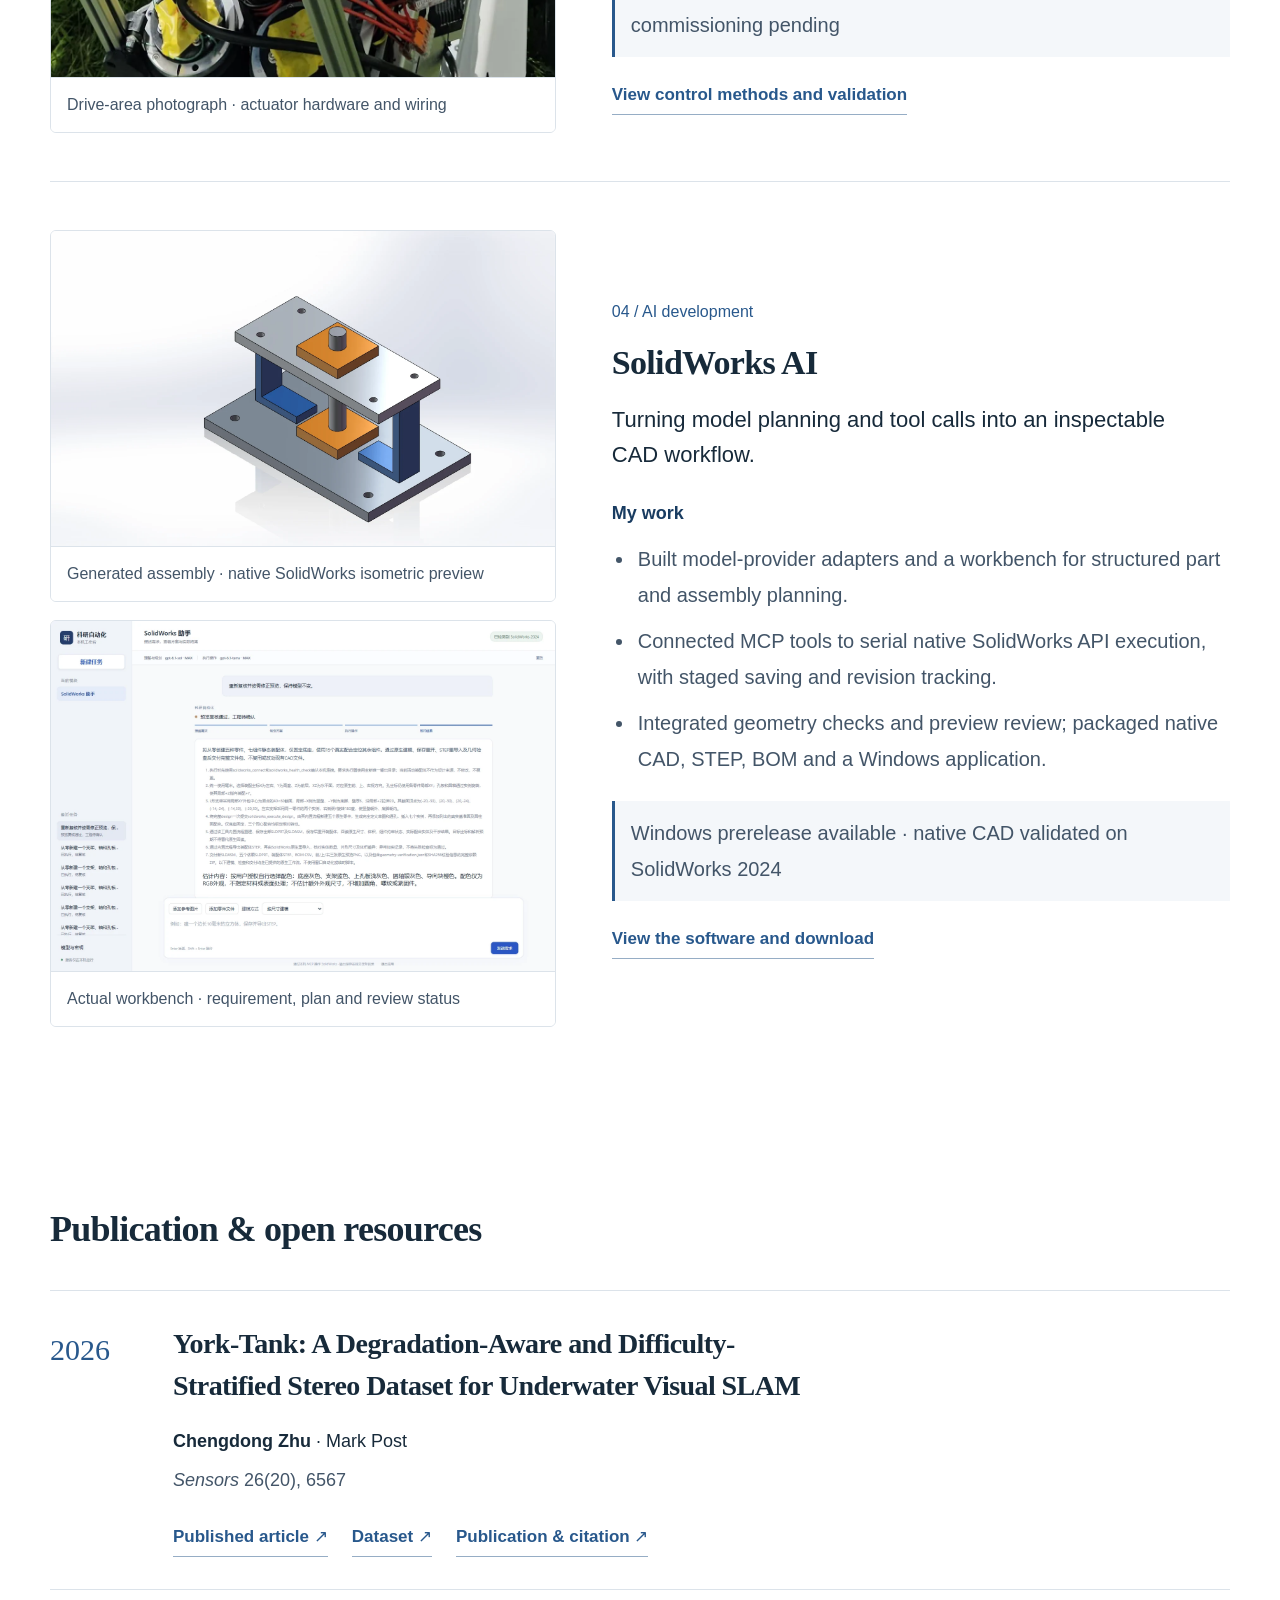
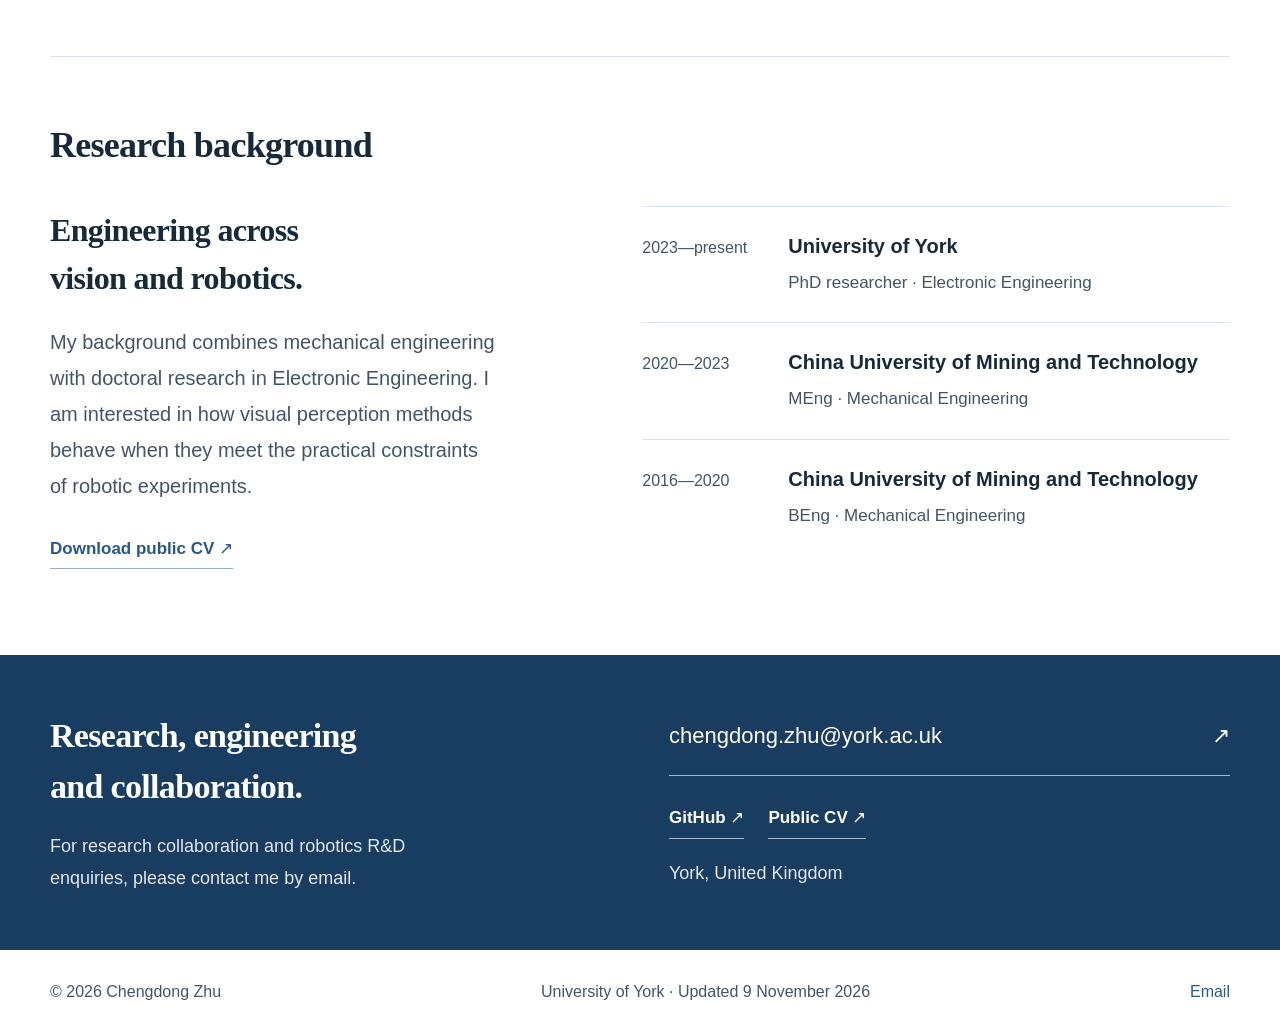
==== commit b80196e6: "Update homepage entry for published York-Tank 64 release" ====
--- a/index.html
+++ b/index.html
@@ -15,7 +15,7 @@
 Perception, control &amp; AI.</h2><p class="hero-intro" data-en="I am a PhD researcher in Electronic Engineering at the University of York. My areas of focus are robot system integration, robot perception, robot control and AI development." data-zh="我是约克大学电子工程专业博士研究生，方向涵盖机器人系统集成、机器人感知、机器人控制和AI开发。">I am a PhD researcher in Electronic Engineering at the University of York. My areas of focus are robot system integration, robot perception, robot control and AI development.</p>
 <div class="actions"><a class="button primary" href="#research" ><span data-en="Explore my work" data-zh="查看研究项目">Explore my work</span><span aria-hidden="true"> ↗</span></a><a class="button secondary" href="assets/Chengdong_Zhu_Public_CV.pdf" download><span data-en="Public CV · PDF" data-zh="公开简历 · 英文 PDF">Public CV · PDF</span><span aria-hidden="true"> ↗</span></a></div><p class="hero-location"><span data-en="University of York · York, United Kingdom" data-zh="英国约克大学 · 电子工程">University of York · York, United Kingdom</span></p></div>
 <figure class="hero-figure"><img src="assets/rov-front.jpg" alt="Front view of the V1 underwater research robot and its stereo cameras" width="1707" height="1280" fetchpriority="high"><figcaption><span>ROV V1</span><span data-en="Stereo vision research platform" data-zh="双目视觉研究平台">Stereo vision research platform</span></figcaption></figure></section>
-<div class="wrap focus-strip"><span class="eyebrow" data-en="Areas of focus" data-zh="工作方向">Areas of focus</span><span><span data-en="Robot system integration" data-zh="机器人系统集成">Robot system integration</span></span><span><span data-en="Robot perception" data-zh="机器人感知">Robot perception</span></span><span><span data-en="Robot control" data-zh="机器人控制">Robot control</span></span><span><span data-en="AI development" data-zh="AI开发">AI development</span></span></div><section class="wrap section" id="research"><div class="section-heading"><div><span class="section-number">01</span><h2 data-en="Projects across four areas" data-zh="四个方向，具体项目">Projects across four areas</h2></div><p data-en="What I built, how it works and what has been verified." data-zh="展示具体工作、实现方式与验证进度。">What I built, how it works and what has been verified.</p></div><nav class="project-index" aria-label="Project areas / 项目方向"><a class="project-index-link" href="#system-integration"><span data-en="Robot system integration" data-zh="机器人系统集成">Robot system integration</span></a><a class="project-index-link" href="#robot-perception"><span data-en="Robot perception" data-zh="机器人感知">Robot perception</span></a><a class="project-index-link" href="#robot-control"><span data-en="Robot control" data-zh="机器人控制">Robot control</span></a><a class="project-index-link" href="#ai-development"><span data-en="AI development" data-zh="AI开发">AI development</span></a></nav><article class="portfolio-project" id="system-integration"><a class="project-visual rov-visual" href="rov-v1.html" aria-label="ROV V1"><img src="assets/rov-assembly.jpg" alt="Two views of the assembled V1 underwater research robot" width="2884" height="1168" loading="lazy"></a><div class="project-copy"><p class="eyebrow" data-en="01 / Robot system integration" data-zh="01 / 机器人系统集成">01 / Robot system integration</p><h3><a class="project-title-link" href="rov-v1.html"><span data-en="ROV V1" data-zh="ROV V1">ROV V1</span></a></h3><p class="project-deck" data-en="Integrating a robot platform for underwater vision experiments." data-zh="为水下视觉实验搭建并集成机器人平台。">Integrating a robot platform for underwater vision experiments.</p><div class="work-list"><h4 data-en="My work" data-zh="我的工作">My work</h4><ul><li data-en="Designed the mechanical structure and sensor mounts around a stereo camera payload." data-zh="围绕双目相机载荷，设计机械结构与传感器安装方案。">Designed the mechanical structure and sensor mounts around a stereo camera payload.</li><li data-en="Integrated electronics, wiring and software control interfaces into the research platform." data-zh="集成电子系统、布线与软件控制接口，完成平台联调。">Integrated electronics, wiring and software control interfaces into the research platform.</li><li data-en="Organized supervised shallow-water tests and engineering documentation." data-zh="开展人工监督的浅水测试，整理工程设计与实验资料。">Organized supervised shallow-water tests and engineering documentation.</li></ul></div><p class="project-status" data-en="Built research platform · supervised shallow-water testing" data-zh="已搭建研究平台 · 人工监督浅水测试">Built research platform · supervised shallow-water testing</p><a class="text-link" href="rov-v1.html"><span data-en="View integration work" data-zh="查看系统集成工作">View integration work</span></a></div></article><article class="portfolio-project" id="robot-perception"><a class="project-visual tank-visual" href="york-tank.html" aria-label="York-Tank"><img src="assets/tank-setup.png" alt="York-Tank experiment with an overhead camera and AprilTag reference array" width="1127" height="1263" loading="lazy"></a><div class="project-copy"><p class="eyebrow" data-en="02 / Robot perception" data-zh="02 / 机器人感知">02 / Robot perception</p><h3><a class="project-title-link" href="york-tank.html"><span data-en="York-Tank" data-zh="York-Tank">York-Tank</span></a></h3><p class="project-deck" data-en="Connecting stereo data collection, visual degradation and SLAM evaluation." data-zh="将双目数据采集、视觉退化与SLAM评价连接起来。">Connecting stereo data collection, visual degradation and SLAM evaluation.</p><div class="work-list"><h4 data-en="My work" data-zh="我的工作">My work</h4><ul><li data-en="Integrated the tank experiment platform and carried out stereo camera calibration." data-zh="集成水槽实验平台，完成双目相机标定。">Integrated the tank experiment platform and carried out stereo camera calibration.</li><li data-en="Collected and organized stereo sequences by degradation type and difficulty." data-zh="采集双目序列，按视觉退化类型与难度组织数据。">Collected and organized stereo sequences by degradation type and difficulty.</li><li data-en="Carried out visual SLAM evaluation and prepared the dataset and paper." data-zh="开展视觉SLAM评价，整理数据集与论文。">Carried out visual SLAM evaluation and prepared the dataset and paper.</li></ul></div><p class="project-status" data-en="Published dataset and paper · 16 sequences · 18,948 stereo pairs" data-zh="已发表数据集与论文 · 16条序列 · 18,948对双目图像">Published dataset and paper · 16 sequences · 18,948 stereo pairs</p><div class="inline-links"><a class="text-link" href="york-tank.html"><span data-en="View perception work" data-zh="查看感知与数据集工作">View perception work</span></a><a class="text-link" href="datasets/york-tank/"><span data-en="Explore 64 recordings · research preview" data-zh="浏览64条录制 · 研究预览">Explore 64 recordings · research preview</span></a></div></div></article><article class="portfolio-project" id="robot-control"><div class="project-media-stack"><figure class="project-shot control-field-shot"><a class="shot-link" href="assets/atarm-field.webp" target="_blank" rel="noopener"><img src="assets/atarm-field.webp" alt="Existing flexible-arm platform photographed during collaborative vineyard field work" width="788" height="1400" loading="lazy" decoding="async"></a><figcaption><span data-en="Existing project platform · vineyard field photograph" data-zh="合作项目既有平台 · 葡萄园现场实物照片">Existing project platform · vineyard field photograph</span></figcaption></figure><figure class="project-shot control-drive-shot"><a class="shot-link" href="assets/atarm-drive.webp" target="_blank" rel="noopener"><img src="assets/atarm-drive.webp" alt="Real photograph of the flexible-arm drive area, motors and wiring" width="1104" height="920" loading="lazy" decoding="async"></a><figcaption><span data-en="Drive-area photograph · actuator hardware and wiring" data-zh="实际驱动区照片 · 执行器硬件与布线">Drive-area photograph · actuator hardware and wiring</span></figcaption></figure></div><div class="project-copy"><p class="eyebrow" data-en="03 / Robot control" data-zh="03 / 机器人控制">03 / Robot control</p><h3><a class="project-title-link" href="atarm-control.html"><span data-en="ATArm · 3D position control" data-zh="ATArm · 三维位置控制">ATArm · 3D position control</span></a></h3><p class="project-deck" data-en="Extending an existing flexible-arm controller with external visual position feedback." data-zh="在既有柔性机械臂控制框架上，开发外部视觉位置反馈与三维控制软件。">Extending an existing flexible-arm controller with external visual position feedback.</p><div class="work-list"><h4 data-en="My work" data-zh="我的工作">My work</h4><ul><li data-en="Developed local numerical-Jacobian control and alternating/coordinated extension–bending strategies." data-zh="开发局部数值雅可比控制，以及伸缩与弯曲的交替、协调控制策略。">Developed local numerical-Jacobian control and alternating/coordinated extension–bending strategies.</li><li data-en="Connected ROS pose feedback, coordinate transforms and measurement freshness checks." data-zh="接入ROS位姿反馈，处理坐标变换、数据时效与稳定测量窗口。">Connected ROS pose feedback, coordinate transforms and measurement freshness checks.</li><li data-en="Added actuator allocation, bounded updates and independent final-position checks; tested with simulation and fake serial interfaces." data-zh="加入执行器通道分配、有界更新与最终位置独立核验，通过模拟和伪串口验证。">Added actuator allocation, bounded updates and independent final-position checks; tested with simulation and fake serial interfaces.</li></ul></div><p class="project-status" data-en="Software prototype · offline validation complete · physical commissioning pending" data-zh="软件原型 · 已完成离线验证 · 待实机联调">Software prototype · offline validation complete · physical commissioning pending</p><a class="text-link" href="atarm-control.html"><span data-en="View control methods and validation" data-zh="查看控制方法与验证">View control methods and validation</span></a></div></article><article class="portfolio-project" id="ai-development"><div class="project-media-stack"><figure class="project-shot model-shot"><a class="shot-link" href="assets/solidworks-ai-assembly.webp" target="_blank" rel="noopener"><img src="assets/solidworks-ai-assembly.webp" alt="Native SolidWorks preview of the generated bracket, shaft and plate assembly" width="1600" height="1000" loading="lazy" decoding="async"></a><figcaption><span data-en="Generated assembly · native SolidWorks isometric preview" data-zh="实际生成的装配体 · SolidWorks原生等轴测预览">Generated assembly · native SolidWorks isometric preview</span></figcaption></figure><figure class="project-shot workbench-shot"><a class="shot-link" href="assets/solidworks-ai-workbench.webp" target="_blank" rel="noopener"><img src="assets/solidworks-ai-workbench.webp" alt="SolidWorks AI rc13 workbench showing a completed preview review task" width="1440" height="1000" loading="lazy" decoding="async"></a><figcaption><span data-en="Actual workbench · requirement, plan and review status" data-zh="真实工作台界面 · 需求、方案与复核状态">Actual workbench · requirement, plan and review status</span></figcaption></figure></div><div class="project-copy"><p class="eyebrow" data-en="04 / AI development" data-zh="04 / AI开发">04 / AI development</p><h3><a class="project-title-link" href="solidworks-ai.html"><span data-en="SolidWorks AI" data-zh="SolidWorks AI · 自然语言CAD工作台">SolidWorks AI</span></a></h3><p class="project-deck" data-en="Turning model planning and tool calls into an inspectable CAD workflow." data-zh="将模型规划、工具调用与结果复核，组织为可交付的CAD软件流程。">Turning model planning and tool calls into an inspectable CAD workflow.</p><div class="work-list"><h4 data-en="My work" data-zh="我的工作">My work</h4><ul><li data-en="Built model-provider adapters and a workbench for structured part and assembly planning." data-zh="开发模型接口适配与工作台，将需求转为结构化零件、装配方案。">Built model-provider adapters and a workbench for structured part and assembly planning.</li><li data-en="Connected MCP tools to serial native SolidWorks API execution, with staged saving and revision tracking." data-zh="通过MCP串行调用SolidWorks原生接口，管理分阶段保存与版本修订。">Connected MCP tools to serial native SolidWorks API execution, with staged saving and revision tracking.</li><li data-en="Integrated geometry checks and preview review; packaged native CAD, STEP, BOM and a Windows application." data-zh="集成几何检查和预览复核，交付原生CAD、STEP、BOM，并打包Windows应用。">Integrated geometry checks and preview review; packaged native CAD, STEP, BOM and a Windows application.</li></ul></div><p class="project-status" data-en="Windows prerelease available · native CAD validated on SolidWorks 2024" data-zh="Windows预发布版已发布 · 已在SolidWorks 2024验证原生CAD流程">Windows prerelease available · native CAD validated on SolidWorks 2024</p><a class="text-link" href="solidworks-ai.html"><span data-en="View the software and download" data-zh="查看软件实现与下载">View the software and download</span></a></div></article></section><section class="wrap section" id="resources"><div class="section-heading"><div><span class="section-number">02</span><h2 data-en="Publication &amp; open resources" data-zh="论文与开放资源">Publication &amp; open resources</h2></div></div>
+<div class="wrap focus-strip"><span class="eyebrow" data-en="Areas of focus" data-zh="工作方向">Areas of focus</span><span><span data-en="Robot system integration" data-zh="机器人系统集成">Robot system integration</span></span><span><span data-en="Robot perception" data-zh="机器人感知">Robot perception</span></span><span><span data-en="Robot control" data-zh="机器人控制">Robot control</span></span><span><span data-en="AI development" data-zh="AI开发">AI development</span></span></div><section class="wrap section" id="research"><div class="section-heading"><div><span class="section-number">01</span><h2 data-en="Projects across four areas" data-zh="四个方向，具体项目">Projects across four areas</h2></div><p data-en="What I built, how it works and what has been verified." data-zh="展示具体工作、实现方式与验证进度。">What I built, how it works and what has been verified.</p></div><nav class="project-index" aria-label="Project areas / 项目方向"><a class="project-index-link" href="#system-integration"><span data-en="Robot system integration" data-zh="机器人系统集成">Robot system integration</span></a><a class="project-index-link" href="#robot-perception"><span data-en="Robot perception" data-zh="机器人感知">Robot perception</span></a><a class="project-index-link" href="#robot-control"><span data-en="Robot control" data-zh="机器人控制">Robot control</span></a><a class="project-index-link" href="#ai-development"><span data-en="AI development" data-zh="AI开发">AI development</span></a></nav><article class="portfolio-project" id="system-integration"><a class="project-visual rov-visual" href="rov-v1.html" aria-label="ROV V1"><img src="assets/rov-assembly.jpg" alt="Two views of the assembled V1 underwater research robot" width="2884" height="1168" loading="lazy"></a><div class="project-copy"><p class="eyebrow" data-en="01 / Robot system integration" data-zh="01 / 机器人系统集成">01 / Robot system integration</p><h3><a class="project-title-link" href="rov-v1.html"><span data-en="ROV V1" data-zh="ROV V1">ROV V1</span></a></h3><p class="project-deck" data-en="Integrating a robot platform for underwater vision experiments." data-zh="为水下视觉实验搭建并集成机器人平台。">Integrating a robot platform for underwater vision experiments.</p><div class="work-list"><h4 data-en="My work" data-zh="我的工作">My work</h4><ul><li data-en="Designed the mechanical structure and sensor mounts around a stereo camera payload." data-zh="围绕双目相机载荷，设计机械结构与传感器安装方案。">Designed the mechanical structure and sensor mounts around a stereo camera payload.</li><li data-en="Integrated electronics, wiring and software control interfaces into the research platform." data-zh="集成电子系统、布线与软件控制接口，完成平台联调。">Integrated electronics, wiring and software control interfaces into the research platform.</li><li data-en="Organized supervised shallow-water tests and engineering documentation." data-zh="开展人工监督的浅水测试，整理工程设计与实验资料。">Organized supervised shallow-water tests and engineering documentation.</li></ul></div><p class="project-status" data-en="Built research platform · supervised shallow-water testing" data-zh="已搭建研究平台 · 人工监督浅水测试">Built research platform · supervised shallow-water testing</p><a class="text-link" href="rov-v1.html"><span data-en="View integration work" data-zh="查看系统集成工作">View integration work</span></a></div></article><article class="portfolio-project" id="robot-perception"><a class="project-visual tank-visual" href="york-tank.html" aria-label="York-Tank"><img src="assets/tank-setup.png" alt="York-Tank experiment with an overhead camera and AprilTag reference array" width="1127" height="1263" loading="lazy"></a><div class="project-copy"><p class="eyebrow" data-en="02 / Robot perception" data-zh="02 / 机器人感知">02 / Robot perception</p><h3><a class="project-title-link" href="york-tank.html"><span data-en="York-Tank" data-zh="York-Tank">York-Tank</span></a></h3><p class="project-deck" data-en="Connecting stereo data collection, visual degradation and SLAM evaluation." data-zh="将双目数据采集、视觉退化与SLAM评价连接起来。">Connecting stereo data collection, visual degradation and SLAM evaluation.</p><div class="work-list"><h4 data-en="My work" data-zh="我的工作">My work</h4><ul><li data-en="Integrated the tank experiment platform and carried out stereo camera calibration." data-zh="集成水槽实验平台，完成双目相机标定。">Integrated the tank experiment platform and carried out stereo camera calibration.</li><li data-en="Collected and organized stereo sequences by degradation type and difficulty." data-zh="采集双目序列，按视觉退化类型与难度组织数据。">Collected and organized stereo sequences by degradation type and difficulty.</li><li data-en="Carried out visual SLAM evaluation and prepared the dataset and paper." data-zh="开展视觉SLAM评价，整理数据集与论文。">Carried out visual SLAM evaluation and prepared the dataset and paper.</li></ul></div><p class="project-status" data-en="Published dataset and paper · 16 sequences · 18,948 stereo pairs" data-zh="已发表数据集与论文 · 16条序列 · 18,948对双目图像">Published dataset and paper · 16 sequences · 18,948 stereo pairs</p><div class="inline-links"><a class="text-link" href="york-tank.html"><span data-en="View perception work" data-zh="查看感知与数据集工作">View perception work</span></a><a class="text-link" href="datasets/york-tank/"><span data-en="Download 64 sequences · open dataset" data-zh="下载64条序列 · 开放数据集">Download 64 sequences · open dataset</span></a></div></div></article><article class="portfolio-project" id="robot-control"><div class="project-media-stack"><figure class="project-shot control-field-shot"><a class="shot-link" href="assets/atarm-field.webp" target="_blank" rel="noopener"><img src="assets/atarm-field.webp" alt="Existing flexible-arm platform photographed during collaborative vineyard field work" width="788" height="1400" loading="lazy" decoding="async"></a><figcaption><span data-en="Existing project platform · vineyard field photograph" data-zh="合作项目既有平台 · 葡萄园现场实物照片">Existing project platform · vineyard field photograph</span></figcaption></figure><figure class="project-shot control-drive-shot"><a class="shot-link" href="assets/atarm-drive.webp" target="_blank" rel="noopener"><img src="assets/atarm-drive.webp" alt="Real photograph of the flexible-arm drive area, motors and wiring" width="1104" height="920" loading="lazy" decoding="async"></a><figcaption><span data-en="Drive-area photograph · actuator hardware and wiring" data-zh="实际驱动区照片 · 执行器硬件与布线">Drive-area photograph · actuator hardware and wiring</span></figcaption></figure></div><div class="project-copy"><p class="eyebrow" data-en="03 / Robot control" data-zh="03 / 机器人控制">03 / Robot control</p><h3><a class="project-title-link" href="atarm-control.html"><span data-en="ATArm · 3D position control" data-zh="ATArm · 三维位置控制">ATArm · 3D position control</span></a></h3><p class="project-deck" data-en="Extending an existing flexible-arm controller with external visual position feedback." data-zh="在既有柔性机械臂控制框架上，开发外部视觉位置反馈与三维控制软件。">Extending an existing flexible-arm controller with external visual position feedback.</p><div class="work-list"><h4 data-en="My work" data-zh="我的工作">My work</h4><ul><li data-en="Developed local numerical-Jacobian control and alternating/coordinated extension–bending strategies." data-zh="开发局部数值雅可比控制，以及伸缩与弯曲的交替、协调控制策略。">Developed local numerical-Jacobian control and alternating/coordinated extension–bending strategies.</li><li data-en="Connected ROS pose feedback, coordinate transforms and measurement freshness checks." data-zh="接入ROS位姿反馈，处理坐标变换、数据时效与稳定测量窗口。">Connected ROS pose feedback, coordinate transforms and measurement freshness checks.</li><li data-en="Added actuator allocation, bounded updates and independent final-position checks; tested with simulation and fake serial interfaces." data-zh="加入执行器通道分配、有界更新与最终位置独立核验，通过模拟和伪串口验证。">Added actuator allocation, bounded updates and independent final-position checks; tested with simulation and fake serial interfaces.</li></ul></div><p class="project-status" data-en="Software prototype · offline validation complete · physical commissioning pending" data-zh="软件原型 · 已完成离线验证 · 待实机联调">Software prototype · offline validation complete · physical commissioning pending</p><a class="text-link" href="atarm-control.html"><span data-en="View control methods and validation" data-zh="查看控制方法与验证">View control methods and validation</span></a></div></article><article class="portfolio-project" id="ai-development"><div class="project-media-stack"><figure class="project-shot model-shot"><a class="shot-link" href="assets/solidworks-ai-assembly.webp" target="_blank" rel="noopener"><img src="assets/solidworks-ai-assembly.webp" alt="Native SolidWorks preview of the generated bracket, shaft and plate assembly" width="1600" height="1000" loading="lazy" decoding="async"></a><figcaption><span data-en="Generated assembly · native SolidWorks isometric preview" data-zh="实际生成的装配体 · SolidWorks原生等轴测预览">Generated assembly · native SolidWorks isometric preview</span></figcaption></figure><figure class="project-shot workbench-shot"><a class="shot-link" href="assets/solidworks-ai-workbench.webp" target="_blank" rel="noopener"><img src="assets/solidworks-ai-workbench.webp" alt="SolidWorks AI rc13 workbench showing a completed preview review task" width="1440" height="1000" loading="lazy" decoding="async"></a><figcaption><span data-en="Actual workbench · requirement, plan and review status" data-zh="真实工作台界面 · 需求、方案与复核状态">Actual workbench · requirement, plan and review status</span></figcaption></figure></div><div class="project-copy"><p class="eyebrow" data-en="04 / AI development" data-zh="04 / AI开发">04 / AI development</p><h3><a class="project-title-link" href="solidworks-ai.html"><span data-en="SolidWorks AI" data-zh="SolidWorks AI · 自然语言CAD工作台">SolidWorks AI</span></a></h3><p class="project-deck" data-en="Turning model planning and tool calls into an inspectable CAD workflow." data-zh="将模型规划、工具调用与结果复核，组织为可交付的CAD软件流程。">Turning model planning and tool calls into an inspectable CAD workflow.</p><div class="work-list"><h4 data-en="My work" data-zh="我的工作">My work</h4><ul><li data-en="Built model-provider adapters and a workbench for structured part and assembly planning." data-zh="开发模型接口适配与工作台，将需求转为结构化零件、装配方案。">Built model-provider adapters and a workbench for structured part and assembly planning.</li><li data-en="Connected MCP tools to serial native SolidWorks API execution, with staged saving and revision tracking." data-zh="通过MCP串行调用SolidWorks原生接口，管理分阶段保存与版本修订。">Connected MCP tools to serial native SolidWorks API execution, with staged saving and revision tracking.</li><li data-en="Integrated geometry checks and preview review; packaged native CAD, STEP, BOM and a Windows application." data-zh="集成几何检查和预览复核，交付原生CAD、STEP、BOM，并打包Windows应用。">Integrated geometry checks and preview review; packaged native CAD, STEP, BOM and a Windows application.</li></ul></div><p class="project-status" data-en="Windows prerelease available · native CAD validated on SolidWorks 2024" data-zh="Windows预发布版已发布 · 已在SolidWorks 2024验证原生CAD流程">Windows prerelease available · native CAD validated on SolidWorks 2024</p><a class="text-link" href="solidworks-ai.html"><span data-en="View the software and download" data-zh="查看软件实现与下载">View the software and download</span></a></div></article></section><section class="wrap section" id="resources"><div class="section-heading"><div><span class="section-number">02</span><h2 data-en="Publication &amp; open resources" data-zh="论文与开放资源">Publication &amp; open resources</h2></div></div>
 <article class="publication-preview"><span class="pub-year">2026</span><div><p class="eyebrow"><span data-en="JOURNAL ARTICLE" data-zh="期刊论文">JOURNAL ARTICLE</span></p><h3><a href="https://doi.org/10.3390/s26206567">York-Tank: A Degradation-Aware and Difficulty-Stratified Stereo Dataset for Underwater Visual SLAM</a></h3><p class="pub-authors"><strong>Chengdong Zhu</strong> · Mark Post</p><p class="muted"><em>Sensors</em> 26(20), 6567</p><div class="inline-links"><a class="text-link" href="https://doi.org/10.3390/s26206567" ><span data-en="Published article" data-zh="已发表论文">Published article</span><span aria-hidden="true"> ↗</span></a><a class="text-link" href="https://doi.org/10.5281/zenodo.23347574" ><span data-en="Dataset" data-zh="数据集">Dataset</span><span aria-hidden="true"> ↗</span></a><a class="text-link" href="publications.html" ><span data-en="Publication &amp; citation" data-zh="论文与引用">Publication &amp; citation</span><span aria-hidden="true"> ↗</span></a></div></div></article></section><section class="wrap section background-section" id="background"><div class="section-heading"><div><span class="section-number">03</span><h2 data-en="Research background" data-zh="研究背景">Research background</h2></div></div>
 <div class="background-grid"><div><h3 class="background-title" data-en="Engineering across
 vision and robotics." data-zh="连接视觉算法
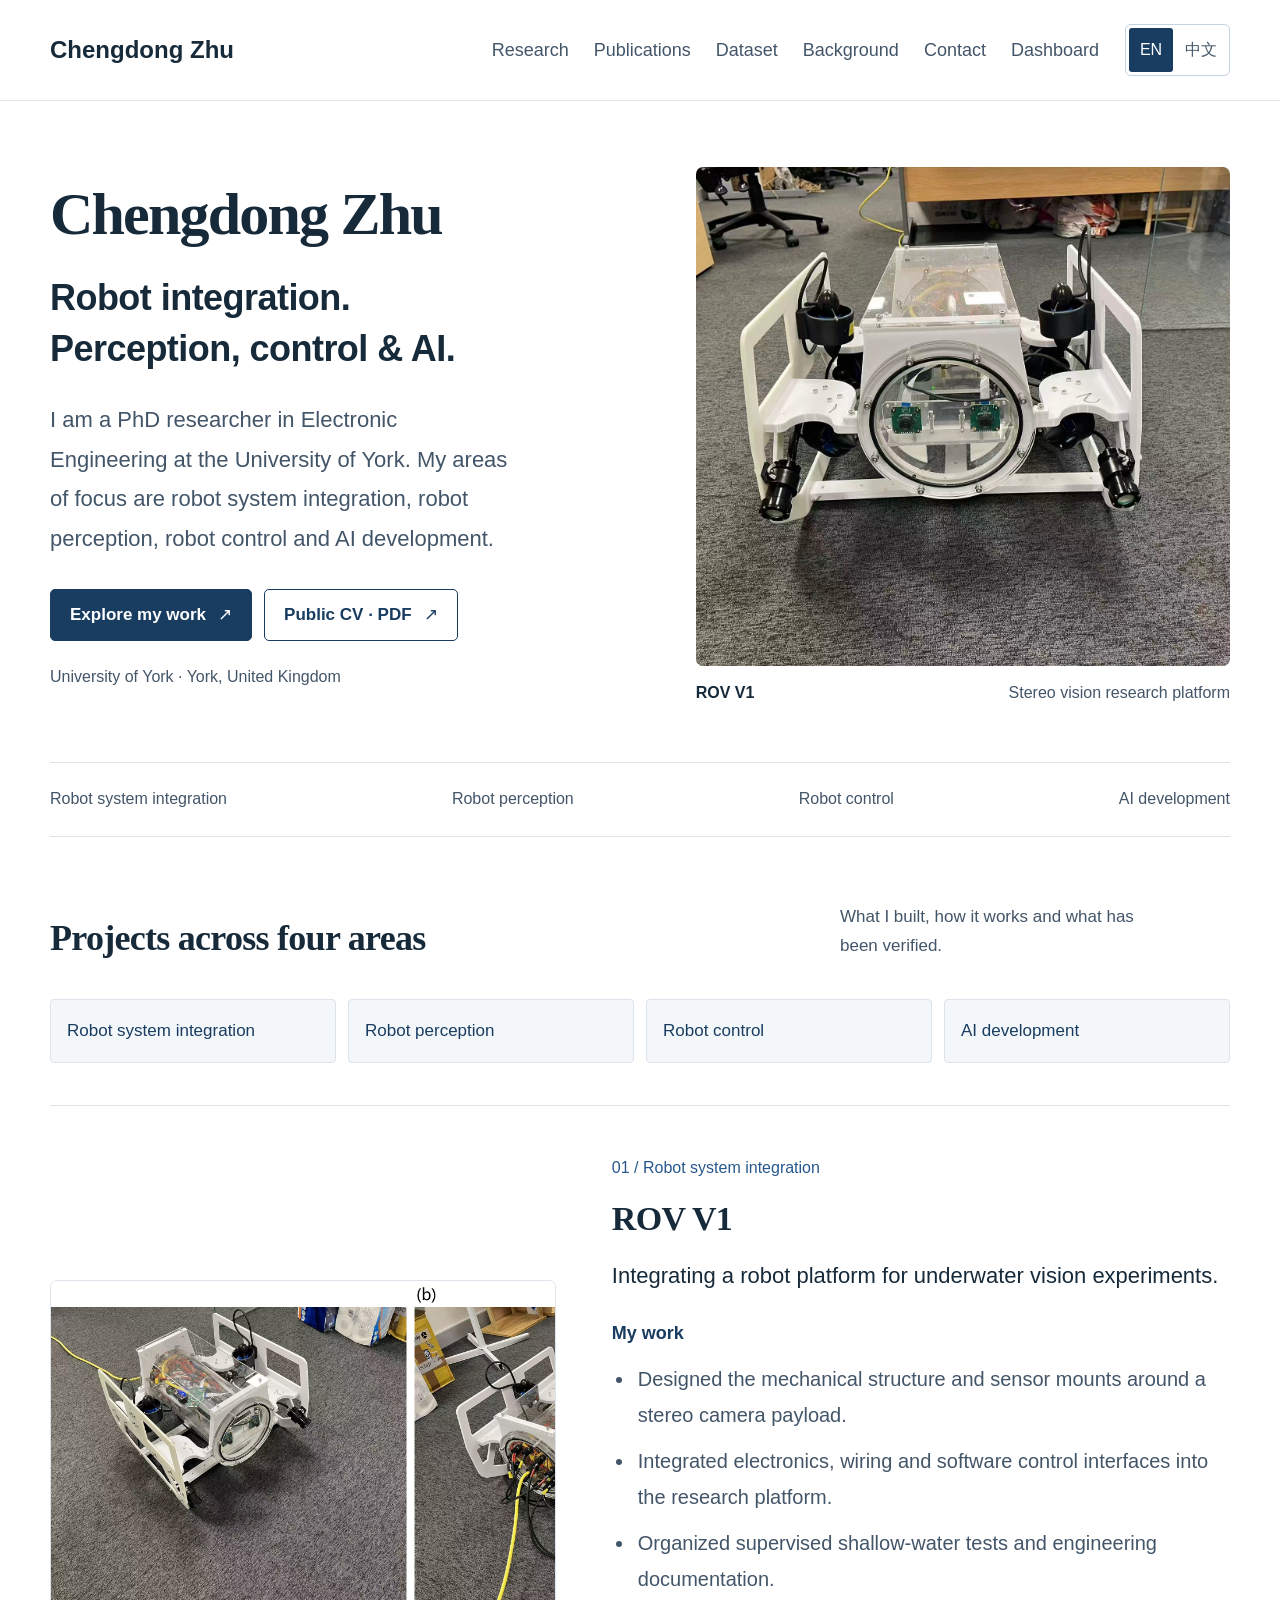
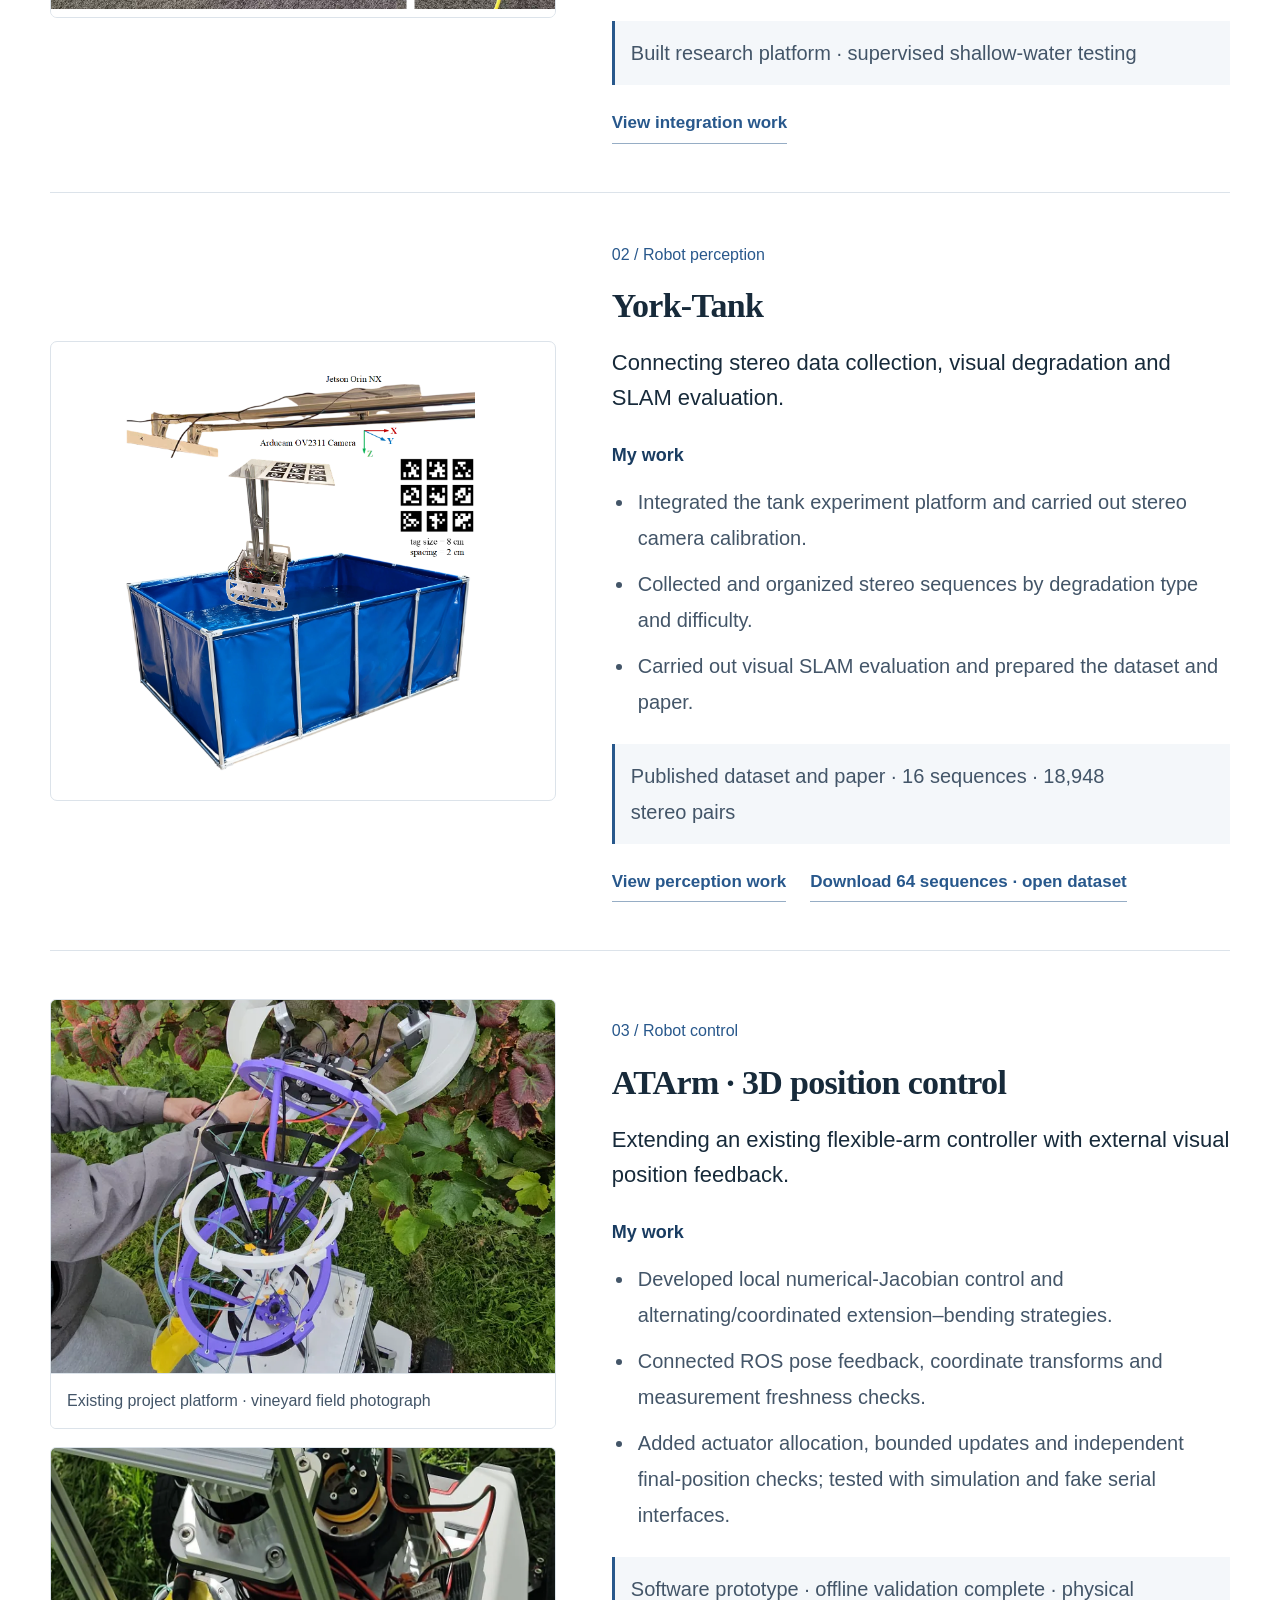
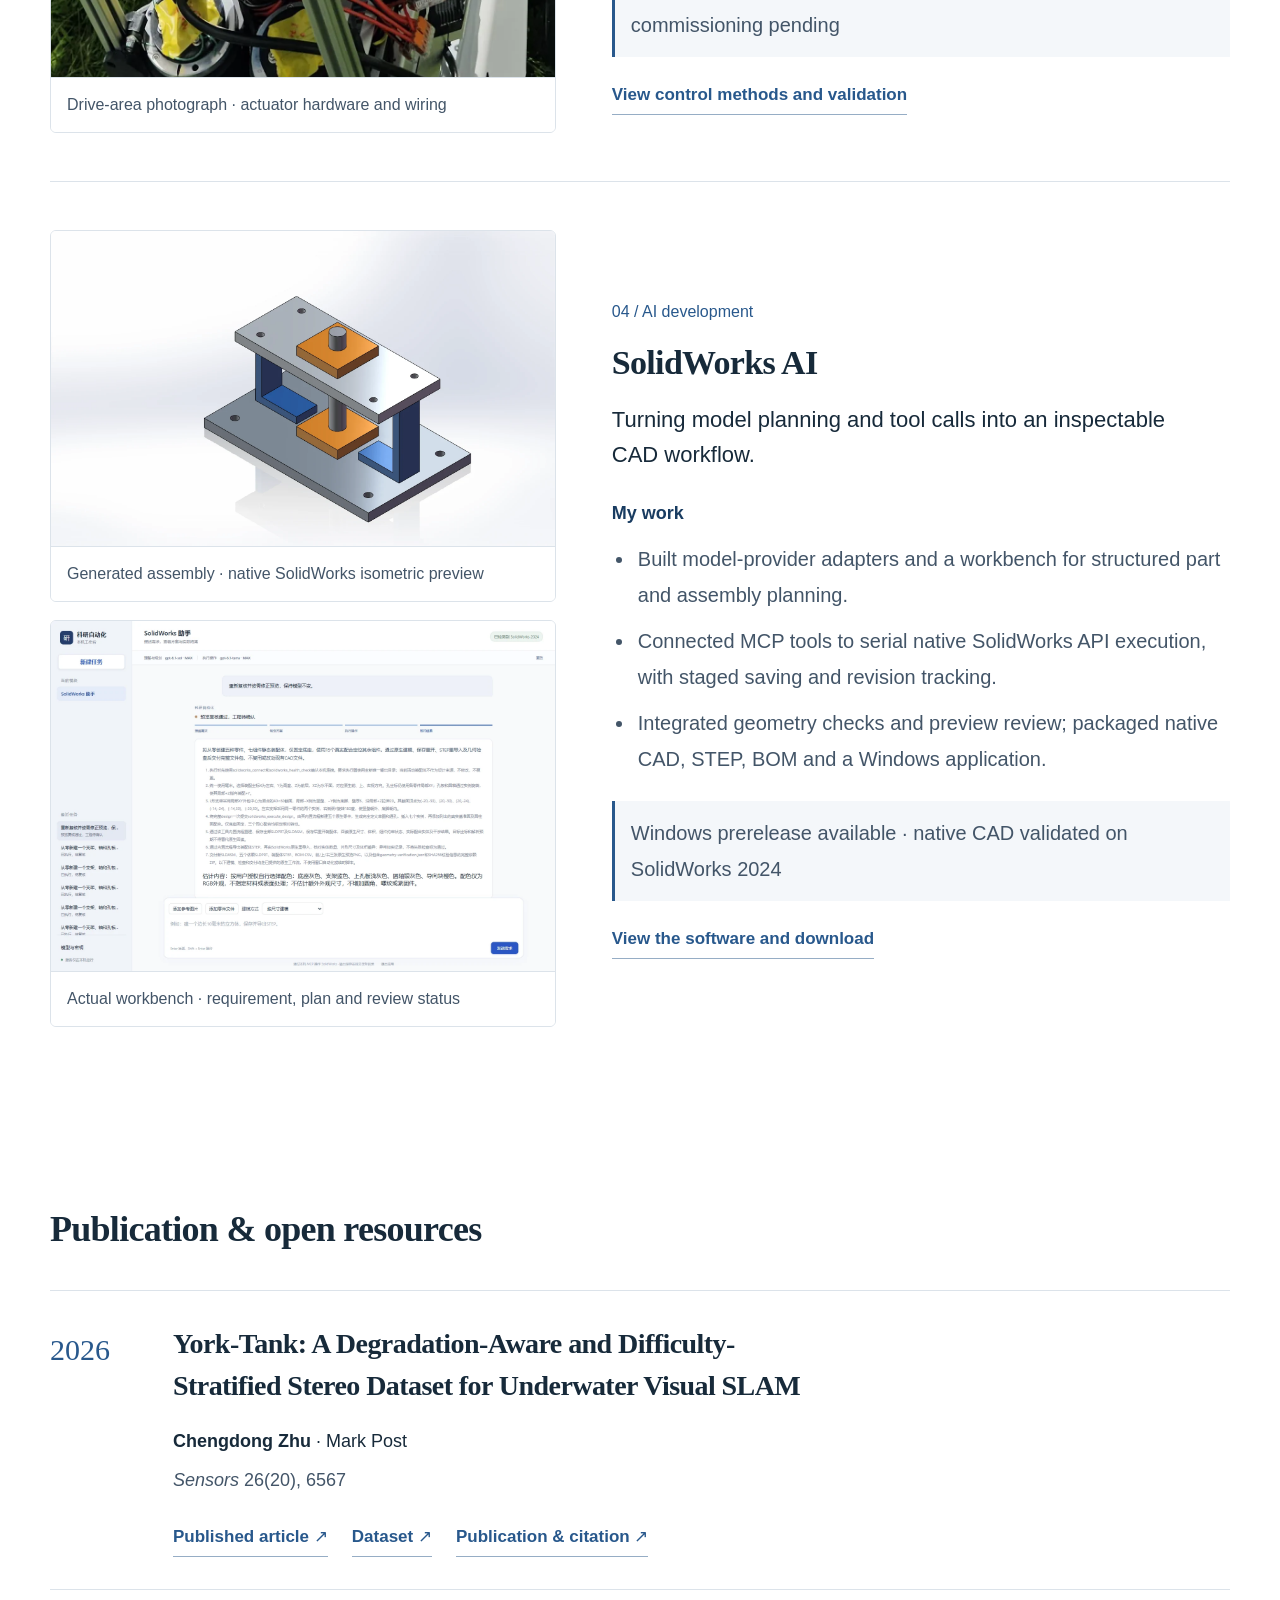
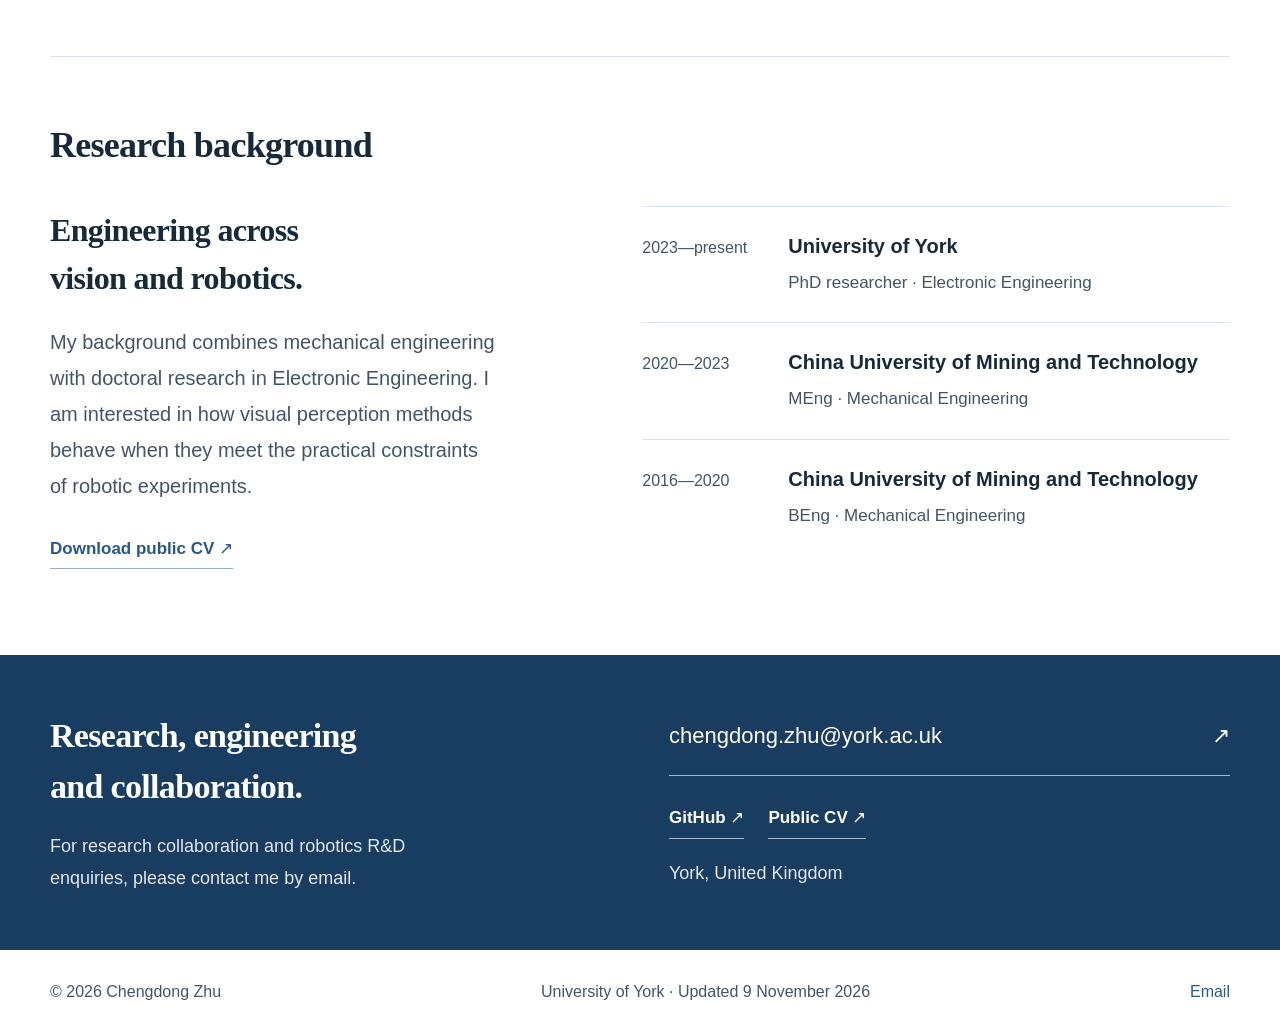
==== commit b228a54b: "Add bilingual private dashboard entrance" ====
--- a/index.html
+++ b/index.html
@@ -2,12 +2,12 @@
 <html lang="en"><head><meta charset="utf-8"><meta name="viewport" content="width=device-width, initial-scale=1">
 <title>Chengdong Zhu | Robotics &amp; AI Development</title><meta name="description" content="Chengdong Zhu, PhD researcher in Electronic Engineering at the University of York. Robot system integration, robot perception, robot control and AI development.">
 <meta name="theme-color" content="#ffffff"><meta property="og:type" content="website"><meta property="og:title" content="Chengdong Zhu | Robotics &amp; AI Development"><meta property="og:description" content="Chengdong Zhu, PhD researcher in Electronic Engineering at the University of York. Robot system integration, robot perception, robot control and AI development."><meta property="og:image" content="https://zhuchengdong.com/assets/rov-front.jpg"><meta property="og:url" content="https://zhuchengdong.com/">
-<link rel="canonical" href="https://zhuchengdong.com/"><link rel="icon" href="assets/favicon.svg?v=20261104-r3" type="image/svg+xml"><link rel="stylesheet" href="assets/style.css?v=20261104-r6">
-<script src="assets/site.js" defer></script></head>
+<link rel="canonical" href="https://zhuchengdong.com/"><link rel="icon" href="assets/favicon.svg?v=20261104-r3" type="image/svg+xml"><link rel="stylesheet" href="assets/style.css?v=20261124-dashboard">
+<script src="assets/site.js?v=20261124-dashboard" defer></script></head>
 <body data-title-en="Chengdong Zhu | Robotics &amp; AI Development" data-title-zh="朱铖栋 | 机器人系统集成、感知、控制与AI开发" data-desc-en="Chengdong Zhu, PhD researcher in Electronic Engineering at the University of York. Robot system integration, robot perception, robot control and AI development." data-desc-zh="朱铖栋，约克大学电子工程博士研究生，工作方向为机器人系统集成、机器人感知、机器人控制与AI开发。">
 <a class="skip" href="#main"><span data-en="Skip to content" data-zh="跳转至正文">Skip to content</span></a>
 <header class="masthead"><div class="wrap header-inner"><a class="brand" href="index.html" aria-label="Chengdong Zhu / 朱铖栋"><span data-en="Chengdong Zhu" data-zh="朱铖栋">Chengdong Zhu</span><span class="brand-note"><span data-en="RESEARCH &amp; ENGINEERING" data-zh="研究与工程">RESEARCH &amp; ENGINEERING</span></span></a>
-<div class="header-controls"><button class="menu-toggle" type="button" aria-expanded="false" aria-controls="main-nav"><span data-en="Menu" data-zh="导航">Menu</span></button><nav id="main-nav" aria-label="Main navigation"><a href="index.html#research"><span data-en="Research" data-zh="研究项目">Research</span></a><a href="publications.html"><span data-en="Publications" data-zh="论文与资源">Publications</span></a><a href="datasets/york-tank/"><span data-en="Dataset" data-zh="数据集">Dataset</span></a><a href="index.html#background"><span data-en="Background" data-zh="研究背景">Background</span></a><a href="index.html#contact"><span data-en="Contact" data-zh="联系">Contact</span></a></nav>
+<div class="header-controls"><button class="menu-toggle" type="button" aria-expanded="false" aria-controls="main-nav"><span data-en="Menu" data-zh="导航">Menu</span></button><nav id="main-nav" aria-label="Main navigation"><a href="index.html#research"><span data-en="Research" data-zh="研究项目">Research</span></a><a href="publications.html"><span data-en="Publications" data-zh="论文与资源">Publications</span></a><a href="datasets/york-tank/"><span data-en="Dataset" data-zh="数据集">Dataset</span></a><a href="index.html#background"><span data-en="Background" data-zh="研究背景">Background</span></a><a href="index.html#contact"><span data-en="Contact" data-zh="联系">Contact</span></a><a href="dashboard/" data-language-link><span data-en="Dashboard" data-zh="工作台">Dashboard</span></a></nav>
 <div class="language-switch" role="group" aria-label="Language / 语言"><button type="button" data-language="en" aria-pressed="true">EN</button><button type="button" data-language="zh" aria-pressed="false">中文</button></div></div></div></header>
 <main id="main"><section class="wrap hero" aria-labelledby="hero-name"><div class="hero-copy"><p class="eyebrow"><span data-en="ROBOTICS · VISION · SYSTEMS" data-zh="机器人 · 视觉 · 系统">ROBOTICS · VISION · SYSTEMS</span></p><h1 id="hero-name"><span data-en="Chengdong Zhu" data-zh="朱铖栋">Chengdong Zhu</span></h1><h2 class="hero-statement" data-en="Robot integration.
 Perception, control &amp; AI." data-zh="机器人系统集成
--- a/assets/style.css
+++ b/assets/style.css
@@ -68,3 +68,33 @@
 .control-gallery .control-field-shot img{max-height:680px;object-fit:contain}
 .control-gallery .control-drive-shot img{aspect-ratio:1.1;object-fit:cover}
 @media(max-width:780px){.project-media-stack{gap:16px}.project-shot figcaption{font-size:1rem;padding:12px 14px}.gallery-heading{font-size:1.75rem}.gallery-intro{font-size:1.125rem}.gallery-views,.control-gallery{grid-template-columns:1fr;gap:18px}.gallery-feature{grid-template-columns:1fr;gap:18px}.gallery-note{padding:16px;font-size:1rem}.project-gallery{margin-bottom:38px}.control-gallery .control-field-shot img{max-height:560px}}
+@media (min-width: 781px) and (max-width: 940px) {
+  .js .masthead .menu-toggle {
+    display: block;
+    border: 0;
+    background: transparent;
+    font-size: 1rem;
+    color: var(--deep);
+    min-height: 44px;
+    padding: 6px;
+  }
+  .js .masthead #main-nav {
+    display: none;
+    position: absolute;
+    inset: 99px 0 auto;
+    background: var(--paper);
+    border-bottom: 1px solid var(--line);
+    padding: 13px 32px;
+    box-shadow: 0 8px 12px #172a3a08;
+  }
+  .js .nav-open .masthead #main-nav {
+    display: flex;
+    flex-direction: column;
+    align-items: stretch;
+    gap: 0;
+  }
+  html:not(.js) .masthead .header-inner,
+  html:not(.js) .masthead #main-nav {
+    flex-wrap: wrap;
+  }
+}
